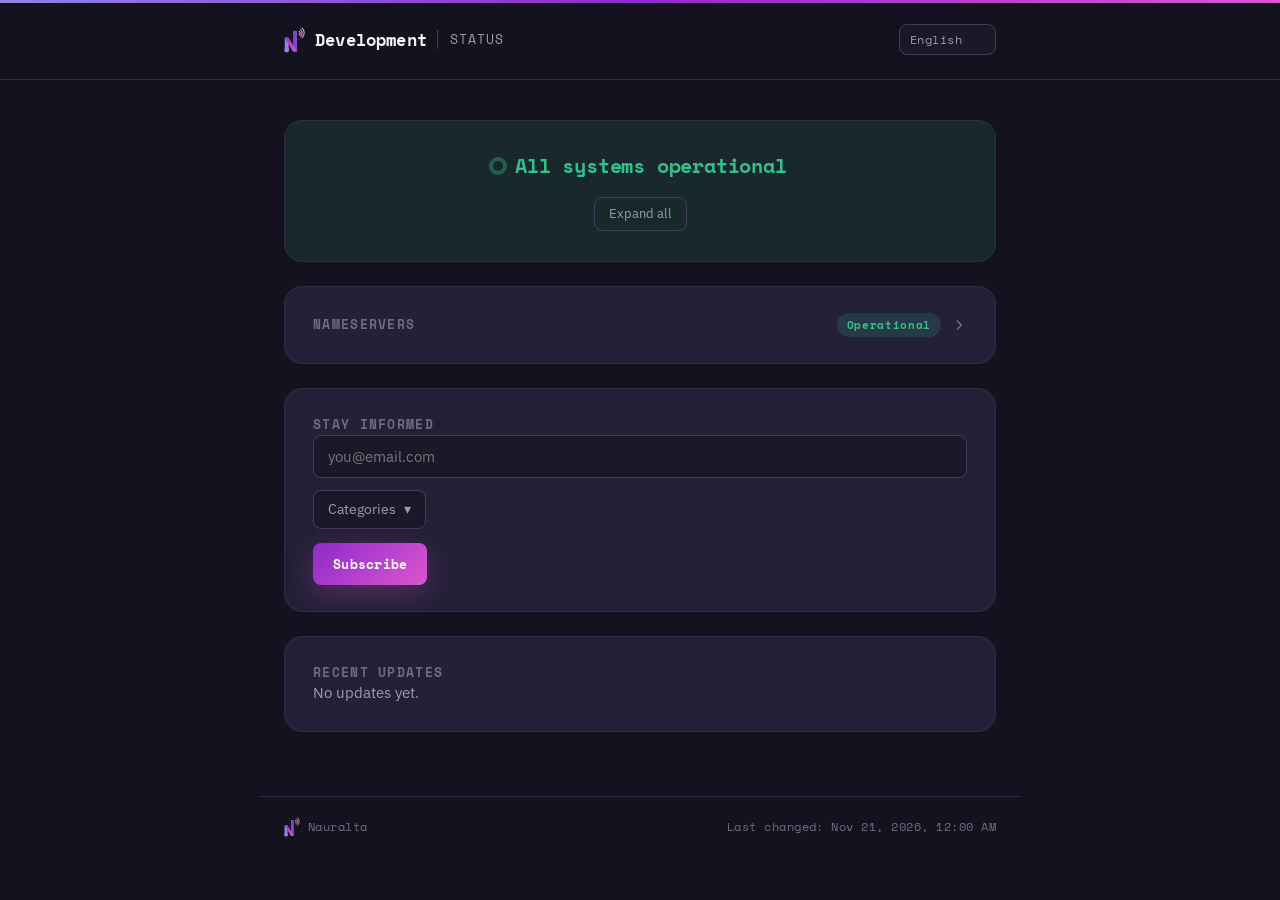
==== index.html @ b800397d "Publish status page" ====
<!doctype html><html lang="en" class="no-i18n"><head><meta charset="utf-8"><meta name="viewport" content="width=device-width, initial-scale=1"><meta name="robots" content="noindex, nofollow, noai, noimageai"><title>Development</title><link rel="preconnect" href="https://fonts.googleapis.com"><link rel="preconnect" href="https://fonts.gstatic.com" crossorigin><link href="https://fonts.googleapis.com/css2?family=Space+Mono:wght@400;700&family=IBM+Plex+Sans:wght@400;500;600&display=swap" rel="stylesheet"><link rel="stylesheet" href="style.css"><noscript><style>html.no-i18n{visibility:visible}</style></noscript></head><body><header class="topbar"><div class="wrap topbar-inner"><div class="brand-group"><svg class="logo-icon" viewBox="246 54 258 318" xmlns="http://www.w3.org/2000/svg" aria-hidden="true">
  <defs>
    <linearGradient id="hg-diag" gradientUnits="userSpaceOnUse" x1="300" y1="134" x2="400" y2="354">
      <stop offset="0" stop-color="#8F2AC9"></stop><stop offset="1" stop-color="#DB56D0"></stop>
    </linearGradient>
    <linearGradient id="hg-arc" gradientUnits="userSpaceOnUse" x1="90" y1="430" x2="510" y2="150">
      <stop offset="0" stop-color="#DB56D0"></stop><stop offset="1" stop-color="#E29CD6"></stop>
    </linearGradient>
  </defs>
  <circle cx="279" cy="336.144" r="29.76" fill="#9084E0"></circle>
  <rect x="255" y="184" width="48" height="170" fill="#9084E0"></rect>
  <rect x="357" y="100" width="48" height="254" fill="#8245C9"></rect>
  <polygon points="255,184 303,184 405,354 357,354" fill="url(#hg-diag)"></polygon>
  <g transform="translate(415,128) scale(0.5) translate(-420,-250)">
    <path d="M456.81,210.14 A54,54 0 0,1 456.81,289.86" fill="none" stroke="url(#hg-arc)" stroke-width="32" stroke-linecap="round"></path>
    <path d="M488.62,166.27 A105,105 0 0,1 488.62,326.73" fill="none" stroke="url(#hg-arc)" stroke-width="29" stroke-linecap="round"></path>
    <path d="M520.44,122.41 A158,158 0 0,1 520.44,363.59" fill="none" stroke="url(#hg-arc)" stroke-width="26" stroke-linecap="round"></path>
  </g>
</svg><span class="brand-name">Development</span><span class="brand-sub" data-i18n="brand.subtitle">Status</span></div><select id="lang-switch" class="lang-switch" aria-label="Language"></select></div></header><main class="wrap"><section class="hero hero-good"><div class="hero-status"><span class="hero-dot"></span><h1 data-i18n="hero.good">All systems operational</h1></div><button type="button" id="toggle-all-groups" class="hero-toggle-all" data-i18n="groups.expandAll">Expand all</button></section><section class="card group collapsed" data-group-id="19abde64-874f-4d78-b377-1428c0a2040a"><button type="button" class="group-head" data-group-toggle><h2 class="group-title">Nameservers</h2><span class="group-head-right"><span class="badge badge-good" data-i18n="state.operational">Operational</span><svg class="chevron" viewBox="0 0 20 20" fill="none" xmlns="http://www.w3.org/2000/svg" aria-hidden="true"><path d="M5 8l5 5 5-5" stroke="currentColor" stroke-width="2" stroke-linecap="round" stroke-linejoin="round"/></svg></span></button><div class="rows"><div class="row"><div class="row-top"><span class="row-name-group"><span class="dot dot-good"></span><span class="row-name">ns2</span><span class="sr-only" data-i18n="state.operational">Operational</span></span><span class="row-uptime uptime-good" data-i18n-template="history.uptime" data-value="99.943">99.943% uptime</span></div><div class="hbars"><span class="hbar hbar-nodata" tabindex="0" data-status="nodata" data-date="2026-08-23" data-down-seconds="0" data-degraded-seconds="0"></span><span class="hbar hbar-nodata" tabindex="0" data-status="nodata" data-date="2026-08-24" data-down-seconds="0" data-degraded-seconds="0"></span><span class="hbar hbar-nodata" tabindex="0" data-status="nodata" data-date="2026-08-25" data-down-seconds="0" data-degraded-seconds="0"></span><span class="hbar hbar-nodata" tabindex="0" data-status="nodata" data-date="2026-08-26" data-down-seconds="0" data-degraded-seconds="0"></span><span class="hbar hbar-nodata" tabindex="0" data-status="nodata" data-date="2026-08-27" data-down-seconds="0" data-degraded-seconds="0"></span><span class="hbar hbar-nodata" tabindex="0" data-status="nodata" data-date="2026-08-28" data-down-seconds="0" data-degraded-seconds="0"></span><span class="hbar hbar-nodata" tabindex="0" data-status="nodata" data-date="2026-08-29" data-down-seconds="0" data-degraded-seconds="0"></span><span class="hbar hbar-nodata" tabindex="0" data-status="nodata" data-date="2026-08-30" data-down-seconds="0" data-degraded-seconds="0"></span><span class="hbar hbar-nodata" tabindex="0" data-status="nodata" data-date="2026-08-31" data-down-seconds="0" data-degraded-seconds="0"></span><span class="hbar hbar-nodata" tabindex="0" data-status="nodata" data-date="2026-09-01" data-down-seconds="0" data-degraded-seconds="0"></span><span class="hbar hbar-nodata" tabindex="0" data-status="nodata" data-date="2026-09-02" data-down-seconds="0" data-degraded-seconds="0"></span><span class="hbar hbar-nodata" tabindex="0" data-status="nodata" data-date="2026-09-03" data-down-seconds="0" data-degraded-seconds="0"></span><span class="hbar hbar-nodata" tabindex="0" data-status="nodata" data-date="2026-09-04" data-down-seconds="0" data-degraded-seconds="0"></span><span class="hbar hbar-down" tabindex="0" data-status="down" data-date="2026-09-05" data-down-seconds="2968.188" data-degraded-seconds="25776.981422999997"></span><span class="hbar hbar-operational" tabindex="0" data-status="operational" data-date="2026-09-06" data-down-seconds="0" data-degraded-seconds="0"></span><span class="hbar hbar-operational" tabindex="0" data-status="operational" data-date="2026-09-07" data-down-seconds="0" data-degraded-seconds="0"></span><span class="hbar hbar-operational" tabindex="0" data-status="operational" data-date="2026-09-08" data-down-seconds="0" data-degraded-seconds="0"></span><span class="hbar hbar-operational" tabindex="0" data-status="operational" data-date="2026-09-09" data-down-seconds="0" data-degraded-seconds="0"></span><span class="hbar hbar-operational" tabindex="0" data-status="operational" data-date="2026-09-10" data-down-seconds="0" data-degraded-seconds="0"></span><span class="hbar hbar-operational" tabindex="0" data-status="operational" data-date="2026-09-11" data-down-seconds="0" data-degraded-seconds="0"></span><span class="hbar hbar-operational" tabindex="0" data-status="operational" data-date="2026-09-12" data-down-seconds="0" data-degraded-seconds="0"></span><span class="hbar hbar-operational" tabindex="0" data-status="operational" data-date="2026-09-13" data-down-seconds="0" data-degraded-seconds="0"></span><span class="hbar hbar-operational" tabindex="0" data-status="operational" data-date="2026-09-14" data-down-seconds="0" data-degraded-seconds="0"></span><span class="hbar hbar-operational" tabindex="0" data-status="operational" data-date="2026-09-15" data-down-seconds="0" data-degraded-seconds="0"></span><span class="hbar hbar-operational" tabindex="0" data-status="operational" data-date="2026-09-16" data-down-seconds="0" data-degraded-seconds="0"></span><span class="hbar hbar-operational" tabindex="0" data-status="operational" data-date="2026-09-17" data-down-seconds="0" data-degraded-seconds="0"></span><span class="hbar hbar-operational" tabindex="0" data-status="operational" data-date="2026-09-18" data-down-seconds="0" data-degraded-seconds="0"></span><span class="hbar hbar-operational" tabindex="0" data-status="operational" data-date="2026-09-19" data-down-seconds="0" data-degraded-seconds="0"></span><span class="hbar hbar-operational" tabindex="0" data-status="operational" data-date="2026-09-20" data-down-seconds="0" data-degraded-seconds="0"></span><span class="hbar hbar-operational" tabindex="0" data-status="operational" data-date="2026-09-21" data-down-seconds="0" data-degraded-seconds="0"></span><span class="hbar hbar-operational" tabindex="0" data-status="operational" data-date="2026-09-22" data-down-seconds="0" data-degraded-seconds="0"></span><span class="hbar hbar-operational" tabindex="0" data-status="operational" data-date="2026-09-23" data-down-seconds="0" data-degraded-seconds="0"></span><span class="hbar hbar-operational" tabindex="0" data-status="operational" data-date="2026-09-24" data-down-seconds="0" data-degraded-seconds="0"></span><span class="hbar hbar-operational" tabindex="0" data-status="operational" data-date="2026-09-25" data-down-seconds="0" data-degraded-seconds="0"></span><span class="hbar hbar-operational" tabindex="0" data-status="operational" data-date="2026-09-26" data-down-seconds="0" data-degraded-seconds="0"></span><span class="hbar hbar-operational" tabindex="0" data-status="operational" data-date="2026-09-27" data-down-seconds="0" data-degraded-seconds="0"></span><span class="hbar hbar-operational" tabindex="0" data-status="operational" data-date="2026-09-28" data-down-seconds="0" data-degraded-seconds="0"></span><span class="hbar hbar-operational" tabindex="0" data-status="operational" data-date="2026-09-29" data-down-seconds="0" data-degraded-seconds="0"></span><span class="hbar hbar-operational" tabindex="0" data-status="operational" data-date="2026-09-30" data-down-seconds="0" data-degraded-seconds="0"></span><span class="hbar hbar-operational" tabindex="0" data-status="operational" data-date="2026-10-01" data-down-seconds="0" data-degraded-seconds="0"></span><span class="hbar hbar-operational" tabindex="0" data-status="operational" data-date="2026-10-02" data-down-seconds="0" data-degraded-seconds="0"></span><span class="hbar hbar-operational" tabindex="0" data-status="operational" data-date="2026-10-03" data-down-seconds="0" data-degraded-seconds="0"></span><span class="hbar hbar-operational" tabindex="0" data-status="operational" data-date="2026-10-04" data-down-seconds="0" data-degraded-seconds="0"></span><span class="hbar hbar-operational" tabindex="0" data-status="operational" data-date="2026-10-05" data-down-seconds="0" data-degraded-seconds="0"></span><span class="hbar hbar-operational" tabindex="0" data-status="operational" data-date="2026-10-06" data-down-seconds="0" data-degraded-seconds="0"></span><span class="hbar hbar-operational" tabindex="0" data-status="operational" data-date="2026-10-07" data-down-seconds="0" data-degraded-seconds="0"></span><span class="hbar hbar-operational" tabindex="0" data-status="operational" data-date="2026-10-08" data-down-seconds="0" data-degraded-seconds="0"></span><span class="hbar hbar-operational" tabindex="0" data-status="operational" data-date="2026-10-09" data-down-seconds="0" data-degraded-seconds="0"></span><span class="hbar hbar-operational" tabindex="0" data-status="operational" data-date="2026-10-10" data-down-seconds="0" data-degraded-seconds="0"></span><span class="hbar hbar-operational" tabindex="0" data-status="operational" data-date="2026-10-11" data-down-seconds="0" data-degraded-seconds="0"></span><span class="hbar hbar-operational" tabindex="0" data-status="operational" data-date="2026-10-12" data-down-seconds="0" data-degraded-seconds="0"></span><span class="hbar hbar-operational" tabindex="0" data-status="operational" data-date="2026-10-13" data-down-seconds="0" data-degraded-seconds="0"></span><span class="hbar hbar-operational" tabindex="0" data-status="operational" data-date="2026-10-14" data-down-seconds="0" data-degraded-seconds="0"></span><span class="hbar hbar-operational" tabindex="0" data-status="operational" data-date="2026-10-15" data-down-seconds="0" data-degraded-seconds="0"></span><span class="hbar hbar-operational" tabindex="0" data-status="operational" data-date="2026-10-16" data-down-seconds="0" data-degraded-seconds="0"></span><span class="hbar hbar-operational" tabindex="0" data-status="operational" data-date="2026-10-17" data-down-seconds="0" data-degraded-seconds="0"></span><span class="hbar hbar-operational" tabindex="0" data-status="operational" data-date="2026-10-18" data-down-seconds="0" data-degraded-seconds="0"></span><span class="hbar hbar-operational" tabindex="0" data-status="operational" data-date="2026-10-19" data-down-seconds="0" data-degraded-seconds="0"></span><span class="hbar hbar-operational" tabindex="0" data-status="operational" data-date="2026-10-20" data-down-seconds="0" data-degraded-seconds="0"></span><span class="hbar hbar-operational" tabindex="0" data-status="operational" data-date="2026-10-21" data-down-seconds="0" data-degraded-seconds="0"></span><span class="hbar hbar-operational" tabindex="0" data-status="operational" data-date="2026-10-22" data-down-seconds="0" data-degraded-seconds="0"></span><span class="hbar hbar-operational" tabindex="0" data-status="operational" data-date="2026-10-23" data-down-seconds="0" data-degraded-seconds="0"></span><span class="hbar hbar-operational" tabindex="0" data-status="operational" data-date="2026-10-24" data-down-seconds="0" data-degraded-seconds="0"></span><span class="hbar hbar-operational" tabindex="0" data-status="operational" data-date="2026-10-25" data-down-seconds="0" data-degraded-seconds="0"></span><span class="hbar hbar-operational" tabindex="0" data-status="operational" data-date="2026-10-26" data-down-seconds="0" data-degraded-seconds="0"></span><span class="hbar hbar-operational" tabindex="0" data-status="operational" data-date="2026-10-27" data-down-seconds="0" data-degraded-seconds="0"></span><span class="hbar hbar-operational" tabindex="0" data-status="operational" data-date="2026-10-28" data-down-seconds="0" data-degraded-seconds="0"></span><span class="hbar hbar-operational" tabindex="0" data-status="operational" data-date="2026-10-29" data-down-seconds="0" data-degraded-seconds="0"></span><span class="hbar hbar-operational" tabindex="0" data-status="operational" data-date="2026-10-30" data-down-seconds="0" data-degraded-seconds="0"></span><span class="hbar hbar-operational" tabindex="0" data-status="operational" data-date="2026-10-31" data-down-seconds="0" data-degraded-seconds="0"></span><span class="hbar hbar-operational" tabindex="0" data-status="operational" data-date="2026-11-01" data-down-seconds="0" data-degraded-seconds="0"></span><span class="hbar hbar-operational" tabindex="0" data-status="operational" data-date="2026-11-02" data-down-seconds="0" data-degraded-seconds="0"></span><span class="hbar hbar-operational" tabindex="0" data-status="operational" data-date="2026-11-03" data-down-seconds="0" data-degraded-seconds="0"></span><span class="hbar hbar-operational" tabindex="0" data-status="operational" data-date="2026-11-04" data-down-seconds="0" data-degraded-seconds="0"></span><span class="hbar hbar-operational" tabindex="0" data-status="operational" data-date="2026-11-05" data-down-seconds="0" data-degraded-seconds="0"></span><span class="hbar hbar-operational" tabindex="0" data-status="operational" data-date="2026-11-06" data-down-seconds="0" data-degraded-seconds="0"></span><span class="hbar hbar-operational" tabindex="0" data-status="operational" data-date="2026-11-07" data-down-seconds="0" data-degraded-seconds="0"></span><span class="hbar hbar-operational" tabindex="0" data-status="operational" data-date="2026-11-08" data-down-seconds="0" data-degraded-seconds="0"></span><span class="hbar hbar-operational" tabindex="0" data-status="operational" data-date="2026-11-09" data-down-seconds="0" data-degraded-seconds="0"></span><span class="hbar hbar-down" tabindex="0" data-status="down" data-date="2026-11-10" data-down-seconds="390.732" data-degraded-seconds="0"></span><span class="hbar hbar-operational" tabindex="0" data-status="operational" data-date="2026-11-11" data-down-seconds="0" data-degraded-seconds="0"></span><span class="hbar hbar-operational" tabindex="0" data-status="operational" data-date="2026-11-12" data-down-seconds="0" data-degraded-seconds="0"></span><span class="hbar hbar-operational" tabindex="0" data-status="operational" data-date="2026-11-13" data-down-seconds="0" data-degraded-seconds="0"></span><span class="hbar hbar-operational" tabindex="0" data-status="operational" data-date="2026-11-14" data-down-seconds="0" data-degraded-seconds="0"></span><span class="hbar hbar-operational" tabindex="0" data-status="operational" data-date="2026-11-15" data-down-seconds="0" data-degraded-seconds="0"></span><span class="hbar hbar-operational" tabindex="0" data-status="operational" data-date="2026-11-16" data-down-seconds="0" data-degraded-seconds="0"></span><span class="hbar hbar-down" tabindex="0" data-status="down" data-date="2026-11-17" data-down-seconds="412.298" data-degraded-seconds="0"></span><span class="hbar hbar-operational" tabindex="0" data-status="operational" data-date="2026-11-18" data-down-seconds="0" data-degraded-seconds="0"></span><span class="hbar hbar-operational" tabindex="0" data-status="operational" data-date="2026-11-19" data-down-seconds="0" data-degraded-seconds="0"></span><span class="hbar hbar-operational" tabindex="0" data-status="operational" data-date="2026-11-20" data-down-seconds="0" data-degraded-seconds="0"></span><span class="hbar hbar-operational" tabindex="0" data-status="operational" data-date="2026-11-21" data-down-seconds="0" data-degraded-seconds="0"></span></div><div class="row-dates"><span class="days-full" data-i18n-template="history.daysAgo" data-value="90">90 days ago</span><span class="days-mobile" data-i18n-template="history.daysAgo" data-value="30">30 days ago</span><span data-i18n="history.today">Today</span></div></div><div class="row"><div class="row-top"><span class="row-name-group"><span class="dot dot-good"></span><span class="row-name">ns1</span><span class="sr-only" data-i18n="state.operational">Operational</span></span><span class="row-uptime uptime-good" data-i18n-template="history.uptime" data-value="100">100% uptime</span></div><div class="hbars"><span class="hbar hbar-nodata" tabindex="0" data-status="nodata" data-date="2026-08-23" data-down-seconds="0" data-degraded-seconds="0"></span><span class="hbar hbar-nodata" tabindex="0" data-status="nodata" data-date="2026-08-24" data-down-seconds="0" data-degraded-seconds="0"></span><span class="hbar hbar-nodata" tabindex="0" data-status="nodata" data-date="2026-08-25" data-down-seconds="0" data-degraded-seconds="0"></span><span class="hbar hbar-nodata" tabindex="0" data-status="nodata" data-date="2026-08-26" data-down-seconds="0" data-degraded-seconds="0"></span><span class="hbar hbar-nodata" tabindex="0" data-status="nodata" data-date="2026-08-27" data-down-seconds="0" data-degraded-seconds="0"></span><span class="hbar hbar-nodata" tabindex="0" data-status="nodata" data-date="2026-08-28" data-down-seconds="0" data-degraded-seconds="0"></span><span class="hbar hbar-nodata" tabindex="0" data-status="nodata" data-date="2026-08-29" data-down-seconds="0" data-degraded-seconds="0"></span><span class="hbar hbar-nodata" tabindex="0" data-status="nodata" data-date="2026-08-30" data-down-seconds="0" data-degraded-seconds="0"></span><span class="hbar hbar-nodata" tabindex="0" data-status="nodata" data-date="2026-08-31" data-down-seconds="0" data-degraded-seconds="0"></span><span class="hbar hbar-nodata" tabindex="0" data-status="nodata" data-date="2026-09-01" data-down-seconds="0" data-degraded-seconds="0"></span><span class="hbar hbar-nodata" tabindex="0" data-status="nodata" data-date="2026-09-02" data-down-seconds="0" data-degraded-seconds="0"></span><span class="hbar hbar-nodata" tabindex="0" data-status="nodata" data-date="2026-09-03" data-down-seconds="0" data-degraded-seconds="0"></span><span class="hbar hbar-nodata" tabindex="0" data-status="nodata" data-date="2026-09-04" data-down-seconds="0" data-degraded-seconds="0"></span><span class="hbar hbar-degraded" tabindex="0" data-status="degraded" data-date="2026-09-05" data-down-seconds="0" data-degraded-seconds="33.408255"></span><span class="hbar hbar-operational" tabindex="0" data-status="operational" data-date="2026-09-06" data-down-seconds="0" data-degraded-seconds="0"></span><span class="hbar hbar-operational" tabindex="0" data-status="operational" data-date="2026-09-07" data-down-seconds="0" data-degraded-seconds="0"></span><span class="hbar hbar-operational" tabindex="0" data-status="operational" data-date="2026-09-08" data-down-seconds="0" data-degraded-seconds="0"></span><span class="hbar hbar-operational" tabindex="0" data-status="operational" data-date="2026-09-09" data-down-seconds="0" data-degraded-seconds="0"></span><span class="hbar hbar-operational" tabindex="0" data-status="operational" data-date="2026-09-10" data-down-seconds="0" data-degraded-seconds="0"></span><span class="hbar hbar-operational" tabindex="0" data-status="operational" data-date="2026-09-11" data-down-seconds="0" data-degraded-seconds="0"></span><span class="hbar hbar-operational" tabindex="0" data-status="operational" data-date="2026-09-12" data-down-seconds="0" data-degraded-seconds="0"></span><span class="hbar hbar-operational" tabindex="0" data-status="operational" data-date="2026-09-13" data-down-seconds="0" data-degraded-seconds="0"></span><span class="hbar hbar-operational" tabindex="0" data-status="operational" data-date="2026-09-14" data-down-seconds="0" data-degraded-seconds="0"></span><span class="hbar hbar-operational" tabindex="0" data-status="operational" data-date="2026-09-15" data-down-seconds="0" data-degraded-seconds="0"></span><span class="hbar hbar-operational" tabindex="0" data-status="operational" data-date="2026-09-16" data-down-seconds="0" data-degraded-seconds="0"></span><span class="hbar hbar-operational" tabindex="0" data-status="operational" data-date="2026-09-17" data-down-seconds="0" data-degraded-seconds="0"></span><span class="hbar hbar-operational" tabindex="0" data-status="operational" data-date="2026-09-18" data-down-seconds="0" data-degraded-seconds="0"></span><span class="hbar hbar-operational" tabindex="0" data-status="operational" data-date="2026-09-19" data-down-seconds="0" data-degraded-seconds="0"></span><span class="hbar hbar-operational" tabindex="0" data-status="operational" data-date="2026-09-20" data-down-seconds="0" data-degraded-seconds="0"></span><span class="hbar hbar-operational" tabindex="0" data-status="operational" data-date="2026-09-21" data-down-seconds="0" data-degraded-seconds="0"></span><span class="hbar hbar-operational" tabindex="0" data-status="operational" data-date="2026-09-22" data-down-seconds="0" data-degraded-seconds="0"></span><span class="hbar hbar-operational" tabindex="0" data-status="operational" data-date="2026-09-23" data-down-seconds="0" data-degraded-seconds="0"></span><span class="hbar hbar-operational" tabindex="0" data-status="operational" data-date="2026-09-24" data-down-seconds="0" data-degraded-seconds="0"></span><span class="hbar hbar-operational" tabindex="0" data-status="operational" data-date="2026-09-25" data-down-seconds="0" data-degraded-seconds="0"></span><span class="hbar hbar-operational" tabindex="0" data-status="operational" data-date="2026-09-26" data-down-seconds="0" data-degraded-seconds="0"></span><span class="hbar hbar-operational" tabindex="0" data-status="operational" data-date="2026-09-27" data-down-seconds="0" data-degraded-seconds="0"></span><span class="hbar hbar-operational" tabindex="0" data-status="operational" data-date="2026-09-28" data-down-seconds="0" data-degraded-seconds="0"></span><span class="hbar hbar-operational" tabindex="0" data-status="operational" data-date="2026-09-29" data-down-seconds="0" data-degraded-seconds="0"></span><span class="hbar hbar-operational" tabindex="0" data-status="operational" data-date="2026-09-30" data-down-seconds="0" data-degraded-seconds="0"></span><span class="hbar hbar-operational" tabindex="0" data-status="operational" data-date="2026-10-01" data-down-seconds="0" data-degraded-seconds="0"></span><span class="hbar hbar-operational" tabindex="0" data-status="operational" data-date="2026-10-02" data-down-seconds="0" data-degraded-seconds="0"></span><span class="hbar hbar-operational" tabindex="0" data-status="operational" data-date="2026-10-03" data-down-seconds="0" data-degraded-seconds="0"></span><span class="hbar hbar-operational" tabindex="0" data-status="operational" data-date="2026-10-04" data-down-seconds="0" data-degraded-seconds="0"></span><span class="hbar hbar-operational" tabindex="0" data-status="operational" data-date="2026-10-05" data-down-seconds="0" data-degraded-seconds="0"></span><span class="hbar hbar-operational" tabindex="0" data-status="operational" data-date="2026-10-06" data-down-seconds="0" data-degraded-seconds="0"></span><span class="hbar hbar-operational" tabindex="0" data-status="operational" data-date="2026-10-07" data-down-seconds="0" data-degraded-seconds="0"></span><span class="hbar hbar-operational" tabindex="0" data-status="operational" data-date="2026-10-08" data-down-seconds="0" data-degraded-seconds="0"></span><span class="hbar hbar-operational" tabindex="0" data-status="operational" data-date="2026-10-09" data-down-seconds="0" data-degraded-seconds="0"></span><span class="hbar hbar-operational" tabindex="0" data-status="operational" data-date="2026-10-10" data-down-seconds="0" data-degraded-seconds="0"></span><span class="hbar hbar-operational" tabindex="0" data-status="operational" data-date="2026-10-11" data-down-seconds="0" data-degraded-seconds="0"></span><span class="hbar hbar-operational" tabindex="0" data-status="operational" data-date="2026-10-12" data-down-seconds="0" data-degraded-seconds="0"></span><span class="hbar hbar-operational" tabindex="0" data-status="operational" data-date="2026-10-13" data-down-seconds="0" data-degraded-seconds="0"></span><span class="hbar hbar-operational" tabindex="0" data-status="operational" data-date="2026-10-14" data-down-seconds="0" data-degraded-seconds="0"></span><span class="hbar hbar-operational" tabindex="0" data-status="operational" data-date="2026-10-15" data-down-seconds="0" data-degraded-seconds="0"></span><span class="hbar hbar-operational" tabindex="0" data-status="operational" data-date="2026-10-16" data-down-seconds="0" data-degraded-seconds="0"></span><span class="hbar hbar-operational" tabindex="0" data-status="operational" data-date="2026-10-17" data-down-seconds="0" data-degraded-seconds="0"></span><span class="hbar hbar-operational" tabindex="0" data-status="operational" data-date="2026-10-18" data-down-seconds="0" data-degraded-seconds="0"></span><span class="hbar hbar-operational" tabindex="0" data-status="operational" data-date="2026-10-19" data-down-seconds="0" data-degraded-seconds="0"></span><span class="hbar hbar-operational" tabindex="0" data-status="operational" data-date="2026-10-20" data-down-seconds="0" data-degraded-seconds="0"></span><span class="hbar hbar-operational" tabindex="0" data-status="operational" data-date="2026-10-21" data-down-seconds="0" data-degraded-seconds="0"></span><span class="hbar hbar-operational" tabindex="0" data-status="operational" data-date="2026-10-22" data-down-seconds="0" data-degraded-seconds="0"></span><span class="hbar hbar-operational" tabindex="0" data-status="operational" data-date="2026-10-23" data-down-seconds="0" data-degraded-seconds="0"></span><span class="hbar hbar-operational" tabindex="0" data-status="operational" data-date="2026-10-24" data-down-seconds="0" data-degraded-seconds="0"></span><span class="hbar hbar-operational" tabindex="0" data-status="operational" data-date="2026-10-25" data-down-seconds="0" data-degraded-seconds="0"></span><span class="hbar hbar-operational" tabindex="0" data-status="operational" data-date="2026-10-26" data-down-seconds="0" data-degraded-seconds="0"></span><span class="hbar hbar-operational" tabindex="0" data-status="operational" data-date="2026-10-27" data-down-seconds="0" data-degraded-seconds="0"></span><span class="hbar hbar-operational" tabindex="0" data-status="operational" data-date="2026-10-28" data-down-seconds="0" data-degraded-seconds="0"></span><span class="hbar hbar-operational" tabindex="0" data-status="operational" data-date="2026-10-29" data-down-seconds="0" data-degraded-seconds="0"></span><span class="hbar hbar-operational" tabindex="0" data-status="operational" data-date="2026-10-30" data-down-seconds="0" data-degraded-seconds="0"></span><span class="hbar hbar-operational" tabindex="0" data-status="operational" data-date="2026-10-31" data-down-seconds="0" data-degraded-seconds="0"></span><span class="hbar hbar-operational" tabindex="0" data-status="operational" data-date="2026-11-01" data-down-seconds="0" data-degraded-seconds="0"></span><span class="hbar hbar-operational" tabindex="0" data-status="operational" data-date="2026-11-02" data-down-seconds="0" data-degraded-seconds="0"></span><span class="hbar hbar-operational" tabindex="0" data-status="operational" data-date="2026-11-03" data-down-seconds="0" data-degraded-seconds="0"></span><span class="hbar hbar-operational" tabindex="0" data-status="operational" data-date="2026-11-04" data-down-seconds="0" data-degraded-seconds="0"></span><span class="hbar hbar-operational" tabindex="0" data-status="operational" data-date="2026-11-05" data-down-seconds="0" data-degraded-seconds="0"></span><span class="hbar hbar-operational" tabindex="0" data-status="operational" data-date="2026-11-06" data-down-seconds="0" data-degraded-seconds="0"></span><span class="hbar hbar-operational" tabindex="0" data-status="operational" data-date="2026-11-07" data-down-seconds="0" data-degraded-seconds="0"></span><span class="hbar hbar-operational" tabindex="0" data-status="operational" data-date="2026-11-08" data-down-seconds="0" data-degraded-seconds="0"></span><span class="hbar hbar-operational" tabindex="0" data-status="operational" data-date="2026-11-09" data-down-seconds="0" data-degraded-seconds="0"></span><span class="hbar hbar-operational" tabindex="0" data-status="operational" data-date="2026-11-10" data-down-seconds="0" data-degraded-seconds="0"></span><span class="hbar hbar-operational" tabindex="0" data-status="operational" data-date="2026-11-11" data-down-seconds="0" data-degraded-seconds="0"></span><span class="hbar hbar-operational" tabindex="0" data-status="operational" data-date="2026-11-12" data-down-seconds="0" data-degraded-seconds="0"></span><span class="hbar hbar-operational" tabindex="0" data-status="operational" data-date="2026-11-13" data-down-seconds="0" data-degraded-seconds="0"></span><span class="hbar hbar-operational" tabindex="0" data-status="operational" data-date="2026-11-14" data-down-seconds="0" data-degraded-seconds="0"></span><span class="hbar hbar-operational" tabindex="0" data-status="operational" data-date="2026-11-15" data-down-seconds="0" data-degraded-seconds="0"></span><span class="hbar hbar-operational" tabindex="0" data-status="operational" data-date="2026-11-16" data-down-seconds="0" data-degraded-seconds="0"></span><span class="hbar hbar-operational" tabindex="0" data-status="operational" data-date="2026-11-17" data-down-seconds="0" data-degraded-seconds="0"></span><span class="hbar hbar-operational" tabindex="0" data-status="operational" data-date="2026-11-18" data-down-seconds="0" data-degraded-seconds="0"></span><span class="hbar hbar-operational" tabindex="0" data-status="operational" data-date="2026-11-19" data-down-seconds="0" data-degraded-seconds="0"></span><span class="hbar hbar-operational" tabindex="0" data-status="operational" data-date="2026-11-20" data-down-seconds="0" data-degraded-seconds="0"></span><span class="hbar hbar-operational" tabindex="0" data-status="operational" data-date="2026-11-21" data-down-seconds="0" data-degraded-seconds="0"></span></div><div class="row-dates"><span class="days-full" data-i18n-template="history.daysAgo" data-value="90">90 days ago</span><span class="days-mobile" data-i18n-template="history.daysAgo" data-value="30">30 days ago</span><span data-i18n="history.today">Today</span></div></div></div></section><section class="card"><h2 class="group-title" data-i18n="subscribe.title">Stay informed</h2><form id="subscribe-form" class="subscribe"><input type="email" id="subscribe-email" required data-i18n-placeholder="subscribe.placeholder" placeholder="you@email.com"><details class="categories-dropdown"><summary data-i18n="subscribe.categories">Categories</summary><div class="subscribe-categories"><label class="subscribe-category"><input type="checkbox" class="subscribe-group" data-group-id="19abde64-874f-4d78-b377-1428c0a2040a" checked> Nameservers</label></div></details><button type="submit" data-i18n="subscribe.button">Subscribe</button></form><p id="subscribe-result" class="muted" hidden></p><div id="manage-section" hidden><h2 class="group-title" data-i18n="manage.title">Manage your subscription</h2><form id="manage-form" class="subscribe"><details class="categories-dropdown"><summary data-i18n="subscribe.categories">Categories</summary><div class="subscribe-categories"><label class="subscribe-category"><input type="checkbox" class="manage-group" data-group-id="19abde64-874f-4d78-b377-1428c0a2040a" checked> Nameservers</label></div></details><button type="submit" data-i18n="manage.saveButton">Save preferences</button></form><p id="manage-result" class="muted" hidden></p></div></section><section class="card"><h2 class="group-title" data-i18n="updates.title">Recent updates</h2><p class="muted" data-i18n="updates.empty">No updates yet.</p></section></main><footer class="wrap foot"><a class="foot-brand" href="https://nauralta.com"><svg class="foot-icon" viewBox="246 54 258 318" xmlns="http://www.w3.org/2000/svg" aria-hidden="true">
  <defs>
    <linearGradient id="fg-diag" gradientUnits="userSpaceOnUse" x1="300" y1="134" x2="400" y2="354">
      <stop offset="0" stop-color="#8F2AC9"></stop><stop offset="1" stop-color="#DB56D0"></stop>
    </linearGradient>
    <linearGradient id="fg-arc" gradientUnits="userSpaceOnUse" x1="90" y1="430" x2="510" y2="150">
      <stop offset="0" stop-color="#DB56D0"></stop><stop offset="1" stop-color="#E29CD6"></stop>
    </linearGradient>
  </defs>
  <circle cx="279" cy="336.144" r="29.76" fill="#9084E0"></circle>
  <rect x="255" y="184" width="48" height="170" fill="#9084E0"></rect>
  <rect x="357" y="100" width="48" height="254" fill="#8245C9"></rect>
  <polygon points="255,184 303,184 405,354 357,354" fill="url(#fg-diag)"></polygon>
  <g transform="translate(415,128) scale(0.5) translate(-420,-250)">
    <path d="M456.81,210.14 A54,54 0 0,1 456.81,289.86" fill="none" stroke="url(#fg-arc)" stroke-width="32" stroke-linecap="round"></path>
    <path d="M488.62,166.27 A105,105 0 0,1 488.62,326.73" fill="none" stroke="url(#fg-arc)" stroke-width="29" stroke-linecap="round"></path>
    <path d="M520.44,122.41 A158,158 0 0,1 520.44,363.59" fill="none" stroke="url(#fg-arc)" stroke-width="26" stroke-linecap="round"></path>
  </g>
</svg><span>Nauralta</span></a><span class="foot-updated"><span data-i18n="footer.lastUpdated">Last changed</span>: <time data-iso="2026-11-21T00:00:09.9330616+00:00">2026-11-21 00:00:09Z</time></span></footer><div id="action-result" class="action-result" hidden></div><script src="app.js"></script></body></html>
---- style.css ----
:root {
  color-scheme: dark;
  --brand-indigo: #9084E0;
  --brand-purple: #8F2AC9;
  --brand-purple-deep: #8245C9;
  --brand-pink: #DB56D0;
  --brand-pink-soft: #E29CD6;
  --bg-0: #14121F;
  --bg-1: #1B1929;
  --bg-2: #232037;
  --bg-3: #2C2942;
  --line: #302D46;
  --line-strong: #423C5E;
  --text-hi: #F5F4FA;
  --text: #C9C7D6;
  --text-mut: #9C9AAC;
  --text-dim: #6E6C82;
  --success: #35C08A;
  --warning: #E8B23F;
  --danger: #E5537B;
  --grad-brand: linear-gradient(135deg, #8F2AC9 0%, #DB56D0 100%);
  --grad-wave: linear-gradient(90deg, #9084E0 0%, #8F2AC9 50%, #DB56D0 100%);
  --font-mono: 'Space Mono', 'IBM Plex Mono', ui-monospace, 'Courier New', monospace;
  --font-sans: 'IBM Plex Sans', 'Segoe UI', system-ui, -apple-system, sans-serif;
  --r-sm: 8px;
  --r-md: 12px;
  --r-lg: 18px;
  --r-pill: 999px;
  --shadow-lg: 0 20px 50px rgba(0, 0, 0, 0.5);
  --glow-accent: 0 8px 30px rgba(219, 86, 208, 0.28);
}
/* Removed by the inline script once translation has run, so a visitor never sees a
   flash of the wrong (fallback) language before their own is applied. */
html.no-i18n { visibility: hidden; }
* { box-sizing: border-box; }
body { margin: 0; background: var(--bg-0); color: var(--text); font-family: var(--font-sans); font-size: 0.9375rem; line-height: 1.5; overflow-x: hidden; }
h1, h2 { font-family: var(--font-mono); color: var(--text-hi); }
.wrap { max-width: 760px; margin: 0 auto; padding: 0 24px; }
.topbar { position: relative; padding: 24px 0; border-bottom: 1px solid var(--line); }
.topbar::before { content: ""; position: absolute; inset-inline: 0; top: 0; height: 3px; background: var(--grad-wave); }
.topbar-inner { display: flex; align-items: center; justify-content: space-between; gap: 12px; flex-wrap: wrap; }
.brand-group { display: flex; align-items: center; gap: 10px; }
.logo-icon { height: 26px; width: auto; flex-shrink: 0; }
.brand-name { font-family: var(--font-mono); font-weight: 700; font-size: 1.0625rem; letter-spacing: 0.01em; color: var(--text-hi); }
.brand-sub { font-family: var(--font-mono); color: var(--text-mut); letter-spacing: 0.08em; text-transform: uppercase; font-size: 0.8125rem; padding-left: 12px; border-left: 1px solid var(--line-strong); }
.lang-switch { appearance: none; background: var(--bg-1); color: var(--text-mut); border: 1px solid var(--line-strong); border-radius: var(--r-sm); font-family: var(--font-mono); font-size: 0.75rem; letter-spacing: 0.04em; padding: 6px 10px; cursor: pointer; }
.lang-switch:focus { outline: none; border-color: var(--brand-pink); box-shadow: 0 0 0 3px rgba(219,86,208,.35); }
main.wrap { padding-top: 40px; padding-bottom: 56px; display: flex; flex-direction: column; gap: 24px; }
.hero { display: flex; flex-direction: column; align-items: center; gap: 16px; border-radius: var(--r-lg); border: 1px solid var(--line); padding: 30px 24px; text-align: center; }
.hero-status { display: flex; align-items: center; justify-content: center; gap: 12px; }
.hero h1 { margin: 0; font-size: 1.25rem; letter-spacing: -0.01em; }
.hero-dot { width: 10px; height: 10px; border-radius: 50%; flex-shrink: 0; box-shadow: 0 0 0 4px currentColor; opacity: .35; }
.hero-good { background: rgba(53,192,138,.12); }
.hero-good h1, .hero-good .hero-dot { color: var(--success); }
.hero-warn { background: rgba(232,178,63,.12); }
.hero-warn h1, .hero-warn .hero-dot { color: var(--warning); }
.hero-bad { background: rgba(229,83,123,.12); }
.hero-bad h1, .hero-bad .hero-dot { color: var(--danger); }
.hero-info { background: rgba(144,132,224,.12); }
.hero-info h1, .hero-info .hero-dot { color: var(--brand-indigo); }
.hero-toggle-all { all: unset; box-sizing: border-box; cursor: pointer; padding: 6px 14px; border-radius: var(--r-sm); border: 1px solid var(--line-strong); color: var(--text-mut); font-family: var(--font-sans); font-size: 0.8125rem; }
.hero-toggle-all:hover { color: var(--text-hi); border-color: var(--brand-pink); }
.card { background: var(--bg-2); border: 1px solid var(--line); border-radius: var(--r-lg); padding: 26px 28px; }
.group-title { margin: 0; font-size: 0.8125rem; font-weight: 700; letter-spacing: 0.1em; text-transform: uppercase; color: var(--text-dim); }
button.group-head { all: unset; box-sizing: border-box; display: flex; align-items: center; justify-content: space-between; gap: 12px; margin-bottom: 18px; width: 100%; cursor: pointer; }
.group-head-right { display: flex; align-items: center; gap: 10px; }
.chevron { width: 16px; height: 16px; flex-shrink: 0; color: var(--text-dim); transition: transform .15s ease; }
.group.collapsed .chevron { transform: rotate(-90deg); }
.group.collapsed .rows { display: none; }
.group.collapsed .group-head { margin-bottom: 0; }
.rows { display: flex; flex-direction: column; }
.row { display: flex; flex-direction: column; gap: 4px; padding: 16px 0; border-top: 1px solid var(--line); }
.row:first-child { border-top: none; padding-top: 0; }
.row-top { display: flex; align-items: center; justify-content: space-between; gap: 12px; }
.row-name-group { display: flex; align-items: center; gap: 8px; min-width: 0; }
.row-name { font-weight: 500; color: var(--text-hi); white-space: nowrap; overflow: hidden; text-overflow: ellipsis; }
.row-uptime { flex-shrink: 0; font-family: var(--font-mono); font-size: .8125rem; font-weight: 700; }
.row-desc { font-size: .85rem; color: var(--text-mut); margin-left: 17px; }
.dot { width: 9px; height: 9px; border-radius: 50%; flex-shrink: 0; }
.dot-good, .uptime-good { color: var(--success); } .dot-good { background: var(--success); }
.dot-warn, .uptime-warn { color: var(--warning); } .dot-warn { background: var(--warning); }
.dot-partial, .uptime-partial { color: #f0a63c; } .dot-partial { background: #f0a63c; }
.dot-bad, .uptime-bad { color: var(--danger); } .dot-bad { background: var(--danger); }
.dot-info, .uptime-info { color: var(--brand-indigo); } .dot-info { background: var(--brand-indigo); }
.hbars { display: flex; gap: 2px; margin-top: 10px; height: 30px; align-items: stretch; }
.hbar { flex: 1; min-width: 0; border-radius: 2px; cursor: pointer; outline-offset: 1px; }
.hbar:hover, .hbar:focus-visible { outline: 2px solid var(--brand-pink); }
.hbar-operational { background: var(--success); }
.hbar-degraded { background: var(--warning); }
.hbar-down { background: var(--danger); }
.hbar-nodata { background: var(--line); }
.row-dates { display: flex; justify-content: space-between; margin-top: 6px; font-family: var(--font-mono); font-size: .7rem; color: var(--text-dim); }
.row-dates .days-mobile { display: none; }
/* Below this width the full 90-bar strip can't shrink to a usable size, so only the
   most recent 30 days' bars (and matching label) stay visible —
   the rest of the markup is still there, just hidden. */
@media (max-width: 480px) {
  .hbar:nth-child(-n+60) { display: none; }
  .row-dates .days-full { display: none; }
  .row-dates .days-mobile { display: inline; }
}
.sr-only { position: absolute; width: 1px; height: 1px; overflow: hidden; clip: rect(0,0,0,0); white-space: nowrap; }
.hbar-tip { position: absolute; z-index: 60; background: var(--bg-1); border: 1px solid var(--line-strong); border-radius: var(--r-md); padding: 12px 14px; box-shadow: var(--shadow-lg); font-family: var(--font-sans); font-size: .8125rem; min-width: 190px; pointer-events: none; }
.hbar-tip[hidden] { display: none; }
.hbar-tip-head { display: flex; align-items: center; gap: 8px; margin-bottom: 4px; }
.hbar-tip-head b { color: var(--text-hi); font-size: .8125rem; }
.hbar-tip-icon { width: 18px; height: 18px; border-radius: 50%; flex-shrink: 0; }
.hbar-tip--down .hbar-tip-icon { background: var(--danger); }
.hbar-tip--degraded .hbar-tip-icon { background: var(--warning); }
.hbar-tip--operational .hbar-tip-icon { background: var(--success); }
.hbar-tip--nodata .hbar-tip-icon { background: var(--line-strong); }
.hbar-tip-body { color: var(--text-mut); margin-bottom: 6px; }
.hbar-tip-date { color: var(--text-dim); font-size: .75rem; font-family: var(--font-mono); }
.badge { flex-shrink: 0; font-family: var(--font-mono); font-size: .6875rem; font-weight: 700; letter-spacing: 0.06em; padding: 4px 10px; border-radius: var(--r-pill); }
.badge-good { background: rgba(53,192,138,.16); color: var(--success); }
.badge-warn { background: rgba(232,178,63,.16); color: var(--warning); }
.badge-partial { background: rgba(232,178,63,.16); color: #f0a63c; }
.badge-bad { background: rgba(229,83,123,.16); color: var(--danger); }
.badge-info { background: rgba(144,132,224,.16); color: var(--brand-indigo); }
.muted { color: var(--text-mut); margin: 0; }
.subscribe { display: flex; gap: 10px; flex-wrap: wrap; }
.subscribe input { flex: 1; min-width: 200px; padding: 11px 14px; border-radius: var(--r-sm); border: 1px solid var(--line-strong); background: var(--bg-1); color: var(--text-hi); font-family: var(--font-sans); font-size: 0.9375rem; }
.subscribe input:focus { outline: none; border-color: var(--brand-pink); box-shadow: 0 0 0 3px rgba(219,86,208,.35); }
.subscribe button { padding: 11px 20px; border-radius: var(--r-sm); border: none; background: var(--grad-brand); color: #fff; font-family: var(--font-mono); font-weight: 700; letter-spacing: 0.02em; cursor: pointer; box-shadow: var(--glow-accent); transition: transform .12s ease; }
.subscribe button:hover { transform: translateY(-1px); }
.categories-dropdown { width: 100%; margin: 2px 0 4px; }
.categories-dropdown summary { list-style: none; cursor: pointer; display: inline-flex; align-items: center; gap: 6px; padding: 8px 14px; border-radius: var(--r-sm); border: 1px solid var(--line-strong); background: var(--bg-1); color: var(--text-mut); font-size: 0.875rem; }
.categories-dropdown summary::-webkit-details-marker { display: none; }
.categories-dropdown summary:hover { color: var(--text-hi); border-color: var(--brand-pink); }
.categories-dropdown summary::after { content: "\25be"; margin-left: 2px; }
.categories-dropdown[open] summary::after { content: "\25b4"; }
.subscribe-categories { display: flex; flex-direction: column; align-items: stretch; gap: 8px; margin-top: 8px; padding: 12px 14px; border: 1px solid var(--line); border-radius: var(--r-sm); background: var(--bg-1); }
.subscribe-category { display: flex; align-items: center; justify-content: flex-start; gap: 8px; width: 100%; text-align: left; color: var(--text-mut); font-size: 0.875rem; cursor: pointer; }
.subscribe-category input { flex-shrink: 0; }
#manage-section { width: 100%; margin-top: 22px; padding-top: 22px; border-top: 1px solid var(--line); }
.update { padding: 16px 0; border-top: 1px solid var(--line); }
.update:first-child { border-top: none; padding-top: 0; }
.update-head { display: flex; align-items: center; gap: 10px; margin-bottom: 6px; }
.update-title { font-weight: 600; color: var(--text-hi); }
.update-meta { font-size: .8rem; color: var(--text-dim); margin-bottom: 8px; }
.update-body { font-size: .9rem; line-height: 1.55; color: var(--text); }
.update-entry { margin-top: 12px; padding-left: 14px; border-left: 2px solid var(--line); }
.update-entry-meta { font-size: .8rem; color: var(--text-dim); margin-bottom: 6px; }
.foot { display: flex; align-items: center; justify-content: space-between; flex-wrap: wrap; gap: 8px 16px; margin-top: 8px; padding: 20px 24px 32px; border-top: 1px solid var(--line); color: var(--text-dim); font-family: var(--font-mono); font-size: .75rem; letter-spacing: 0.04em; }
.foot-brand { display: flex; align-items: center; gap: 8px; color: inherit; text-decoration: none; }
.foot-icon { width: 16px; height: 20px; }
.action-result { position: fixed; left: 50%; bottom: 24px; transform: translateX(-50%); padding: 10px 18px; border-radius: var(--r-sm); font-size: .875rem; font-weight: 500; box-shadow: var(--shadow-lg); }
.action-result.ok { background: var(--success); color: #06280f; }
.action-result.err { background: var(--danger); color: #2b0509; }
.notfound { text-align: center; align-items: center; padding: 56px 28px; display: flex; flex-direction: column; gap: 14px; }
.notfound h1 { margin: 0; }
.notfound-back { display: inline-flex; margin-top: 6px; padding: 11px 20px; border-radius: var(--r-sm); background: var(--grad-brand); color: #fff; font-family: var(--font-mono); font-weight: 700; letter-spacing: 0.02em; text-decoration: none; box-shadow: var(--glow-accent); transition: transform .12s ease; }
.notfound-back:hover { transform: translateY(-1px); }
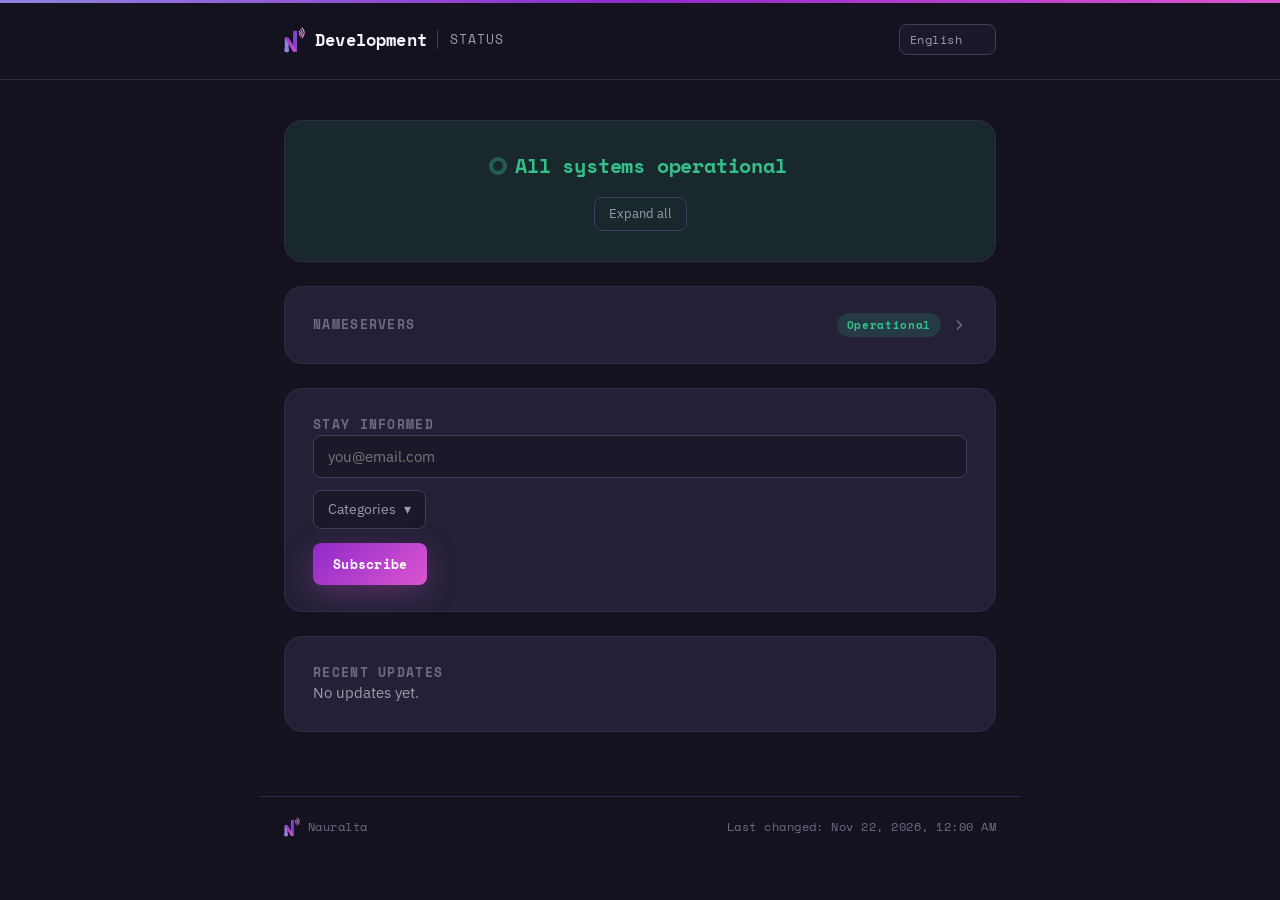
==== commit 94dbd7c6: "Publish status page" ====
--- a/index.html
+++ b/index.html
@@ -16,7 +16,7 @@
     <path d="M488.62,166.27 A105,105 0 0,1 488.62,326.73" fill="none" stroke="url(#hg-arc)" stroke-width="29" stroke-linecap="round"></path>
     <path d="M520.44,122.41 A158,158 0 0,1 520.44,363.59" fill="none" stroke="url(#hg-arc)" stroke-width="26" stroke-linecap="round"></path>
   </g>
-</svg><span class="brand-name">Development</span><span class="brand-sub" data-i18n="brand.subtitle">Status</span></div><select id="lang-switch" class="lang-switch" aria-label="Language"></select></div></header><main class="wrap"><section class="hero hero-good"><div class="hero-status"><span class="hero-dot"></span><h1 data-i18n="hero.good">All systems operational</h1></div><button type="button" id="toggle-all-groups" class="hero-toggle-all" data-i18n="groups.expandAll">Expand all</button></section><section class="card group collapsed" data-group-id="19abde64-874f-4d78-b377-1428c0a2040a"><button type="button" class="group-head" data-group-toggle><h2 class="group-title">Nameservers</h2><span class="group-head-right"><span class="badge badge-good" data-i18n="state.operational">Operational</span><svg class="chevron" viewBox="0 0 20 20" fill="none" xmlns="http://www.w3.org/2000/svg" aria-hidden="true"><path d="M5 8l5 5 5-5" stroke="currentColor" stroke-width="2" stroke-linecap="round" stroke-linejoin="round"/></svg></span></button><div class="rows"><div class="row"><div class="row-top"><span class="row-name-group"><span class="dot dot-good"></span><span class="row-name">ns2</span><span class="sr-only" data-i18n="state.operational">Operational</span></span><span class="row-uptime uptime-good" data-i18n-template="history.uptime" data-value="99.943">99.943% uptime</span></div><div class="hbars"><span class="hbar hbar-nodata" tabindex="0" data-status="nodata" data-date="2026-08-23" data-down-seconds="0" data-degraded-seconds="0"></span><span class="hbar hbar-nodata" tabindex="0" data-status="nodata" data-date="2026-08-24" data-down-seconds="0" data-degraded-seconds="0"></span><span class="hbar hbar-nodata" tabindex="0" data-status="nodata" data-date="2026-08-25" data-down-seconds="0" data-degraded-seconds="0"></span><span class="hbar hbar-nodata" tabindex="0" data-status="nodata" data-date="2026-08-26" data-down-seconds="0" data-degraded-seconds="0"></span><span class="hbar hbar-nodata" tabindex="0" data-status="nodata" data-date="2026-08-27" data-down-seconds="0" data-degraded-seconds="0"></span><span class="hbar hbar-nodata" tabindex="0" data-status="nodata" data-date="2026-08-28" data-down-seconds="0" data-degraded-seconds="0"></span><span class="hbar hbar-nodata" tabindex="0" data-status="nodata" data-date="2026-08-29" data-down-seconds="0" data-degraded-seconds="0"></span><span class="hbar hbar-nodata" tabindex="0" data-status="nodata" data-date="2026-08-30" data-down-seconds="0" data-degraded-seconds="0"></span><span class="hbar hbar-nodata" tabindex="0" data-status="nodata" data-date="2026-08-31" data-down-seconds="0" data-degraded-seconds="0"></span><span class="hbar hbar-nodata" tabindex="0" data-status="nodata" data-date="2026-09-01" data-down-seconds="0" data-degraded-seconds="0"></span><span class="hbar hbar-nodata" tabindex="0" data-status="nodata" data-date="2026-09-02" data-down-seconds="0" data-degraded-seconds="0"></span><span class="hbar hbar-nodata" tabindex="0" data-status="nodata" data-date="2026-09-03" data-down-seconds="0" data-degraded-seconds="0"></span><span class="hbar hbar-nodata" tabindex="0" data-status="nodata" data-date="2026-09-04" data-down-seconds="0" data-degraded-seconds="0"></span><span class="hbar hbar-down" tabindex="0" data-status="down" data-date="2026-09-05" data-down-seconds="2968.188" data-degraded-seconds="25776.981422999997"></span><span class="hbar hbar-operational" tabindex="0" data-status="operational" data-date="2026-09-06" data-down-seconds="0" data-degraded-seconds="0"></span><span class="hbar hbar-operational" tabindex="0" data-status="operational" data-date="2026-09-07" data-down-seconds="0" data-degraded-seconds="0"></span><span class="hbar hbar-operational" tabindex="0" data-status="operational" data-date="2026-09-08" data-down-seconds="0" data-degraded-seconds="0"></span><span class="hbar hbar-operational" tabindex="0" data-status="operational" data-date="2026-09-09" data-down-seconds="0" data-degraded-seconds="0"></span><span class="hbar hbar-operational" tabindex="0" data-status="operational" data-date="2026-09-10" data-down-seconds="0" data-degraded-seconds="0"></span><span class="hbar hbar-operational" tabindex="0" data-status="operational" data-date="2026-09-11" data-down-seconds="0" data-degraded-seconds="0"></span><span class="hbar hbar-operational" tabindex="0" data-status="operational" data-date="2026-09-12" data-down-seconds="0" data-degraded-seconds="0"></span><span class="hbar hbar-operational" tabindex="0" data-status="operational" data-date="2026-09-13" data-down-seconds="0" data-degraded-seconds="0"></span><span class="hbar hbar-operational" tabindex="0" data-status="operational" data-date="2026-09-14" data-down-seconds="0" data-degraded-seconds="0"></span><span class="hbar hbar-operational" tabindex="0" data-status="operational" data-date="2026-09-15" data-down-seconds="0" data-degraded-seconds="0"></span><span class="hbar hbar-operational" tabindex="0" data-status="operational" data-date="2026-09-16" data-down-seconds="0" data-degraded-seconds="0"></span><span class="hbar hbar-operational" tabindex="0" data-status="operational" data-date="2026-09-17" data-down-seconds="0" data-degraded-seconds="0"></span><span class="hbar hbar-operational" tabindex="0" data-status="operational" data-date="2026-09-18" data-down-seconds="0" data-degraded-seconds="0"></span><span class="hbar hbar-operational" tabindex="0" data-status="operational" data-date="2026-09-19" data-down-seconds="0" data-degraded-seconds="0"></span><span class="hbar hbar-operational" tabindex="0" data-status="operational" data-date="2026-09-20" data-down-seconds="0" data-degraded-seconds="0"></span><span class="hbar hbar-operational" tabindex="0" data-status="operational" data-date="2026-09-21" data-down-seconds="0" data-degraded-seconds="0"></span><span class="hbar hbar-operational" tabindex="0" data-status="operational" data-date="2026-09-22" data-down-seconds="0" data-degraded-seconds="0"></span><span class="hbar hbar-operational" tabindex="0" data-status="operational" data-date="2026-09-23" data-down-seconds="0" data-degraded-seconds="0"></span><span class="hbar hbar-operational" tabindex="0" data-status="operational" data-date="2026-09-24" data-down-seconds="0" data-degraded-seconds="0"></span><span class="hbar hbar-operational" tabindex="0" data-status="operational" data-date="2026-09-25" data-down-seconds="0" data-degraded-seconds="0"></span><span class="hbar hbar-operational" tabindex="0" data-status="operational" data-date="2026-09-26" data-down-seconds="0" data-degraded-seconds="0"></span><span class="hbar hbar-operational" tabindex="0" data-status="operational" data-date="2026-09-27" data-down-seconds="0" data-degraded-seconds="0"></span><span class="hbar hbar-operational" tabindex="0" data-status="operational" data-date="2026-09-28" data-down-seconds="0" data-degraded-seconds="0"></span><span class="hbar hbar-operational" tabindex="0" data-status="operational" data-date="2026-09-29" data-down-seconds="0" data-degraded-seconds="0"></span><span class="hbar hbar-operational" tabindex="0" data-status="operational" data-date="2026-09-30" data-down-seconds="0" data-degraded-seconds="0"></span><span class="hbar hbar-operational" tabindex="0" data-status="operational" data-date="2026-10-01" data-down-seconds="0" data-degraded-seconds="0"></span><span class="hbar hbar-operational" tabindex="0" data-status="operational" data-date="2026-10-02" data-down-seconds="0" data-degraded-seconds="0"></span><span class="hbar hbar-operational" tabindex="0" data-status="operational" data-date="2026-10-03" data-down-seconds="0" data-degraded-seconds="0"></span><span class="hbar hbar-operational" tabindex="0" data-status="operational" data-date="2026-10-04" data-down-seconds="0" data-degraded-seconds="0"></span><span class="hbar hbar-operational" tabindex="0" data-status="operational" data-date="2026-10-05" data-down-seconds="0" data-degraded-seconds="0"></span><span class="hbar hbar-operational" tabindex="0" data-status="operational" data-date="2026-10-06" data-down-seconds="0" data-degraded-seconds="0"></span><span class="hbar hbar-operational" tabindex="0" data-status="operational" data-date="2026-10-07" data-down-seconds="0" data-degraded-seconds="0"></span><span class="hbar hbar-operational" tabindex="0" data-status="operational" data-date="2026-10-08" data-down-seconds="0" data-degraded-seconds="0"></span><span class="hbar hbar-operational" tabindex="0" data-status="operational" data-date="2026-10-09" data-down-seconds="0" data-degraded-seconds="0"></span><span class="hbar hbar-operational" tabindex="0" data-status="operational" data-date="2026-10-10" data-down-seconds="0" data-degraded-seconds="0"></span><span class="hbar hbar-operational" tabindex="0" data-status="operational" data-date="2026-10-11" data-down-seconds="0" data-degraded-seconds="0"></span><span class="hbar hbar-operational" tabindex="0" data-status="operational" data-date="2026-10-12" data-down-seconds="0" data-degraded-seconds="0"></span><span class="hbar hbar-operational" tabindex="0" data-status="operational" data-date="2026-10-13" data-down-seconds="0" data-degraded-seconds="0"></span><span class="hbar hbar-operational" tabindex="0" data-status="operational" data-date="2026-10-14" data-down-seconds="0" data-degraded-seconds="0"></span><span class="hbar hbar-operational" tabindex="0" data-status="operational" data-date="2026-10-15" data-down-seconds="0" data-degraded-seconds="0"></span><span class="hbar hbar-operational" tabindex="0" data-status="operational" data-date="2026-10-16" data-down-seconds="0" data-degraded-seconds="0"></span><span class="hbar hbar-operational" tabindex="0" data-status="operational" data-date="2026-10-17" data-down-seconds="0" data-degraded-seconds="0"></span><span class="hbar hbar-operational" tabindex="0" data-status="operational" data-date="2026-10-18" data-down-seconds="0" data-degraded-seconds="0"></span><span class="hbar hbar-operational" tabindex="0" data-status="operational" data-date="2026-10-19" data-down-seconds="0" data-degraded-seconds="0"></span><span class="hbar hbar-operational" tabindex="0" data-status="operational" data-date="2026-10-20" data-down-seconds="0" data-degraded-seconds="0"></span><span class="hbar hbar-operational" tabindex="0" data-status="operational" data-date="2026-10-21" data-down-seconds="0" data-degraded-seconds="0"></span><span class="hbar hbar-operational" tabindex="0" data-status="operational" data-date="2026-10-22" data-down-seconds="0" data-degraded-seconds="0"></span><span class="hbar hbar-operational" tabindex="0" data-status="operational" data-date="2026-10-23" data-down-seconds="0" data-degraded-seconds="0"></span><span class="hbar hbar-operational" tabindex="0" data-status="operational" data-date="2026-10-24" data-down-seconds="0" data-degraded-seconds="0"></span><span class="hbar hbar-operational" tabindex="0" data-status="operational" data-date="2026-10-25" data-down-seconds="0" data-degraded-seconds="0"></span><span class="hbar hbar-operational" tabindex="0" data-status="operational" data-date="2026-10-26" data-down-seconds="0" data-degraded-seconds="0"></span><span class="hbar hbar-operational" tabindex="0" data-status="operational" data-date="2026-10-27" data-down-seconds="0" data-degraded-seconds="0"></span><span class="hbar hbar-operational" tabindex="0" data-status="operational" data-date="2026-10-28" data-down-seconds="0" data-degraded-seconds="0"></span><span class="hbar hbar-operational" tabindex="0" data-status="operational" data-date="2026-10-29" data-down-seconds="0" data-degraded-seconds="0"></span><span class="hbar hbar-operational" tabindex="0" data-status="operational" data-date="2026-10-30" data-down-seconds="0" data-degraded-seconds="0"></span><span class="hbar hbar-operational" tabindex="0" data-status="operational" data-date="2026-10-31" data-down-seconds="0" data-degraded-seconds="0"></span><span class="hbar hbar-operational" tabindex="0" data-status="operational" data-date="2026-11-01" data-down-seconds="0" data-degraded-seconds="0"></span><span class="hbar hbar-operational" tabindex="0" data-status="operational" data-date="2026-11-02" data-down-seconds="0" data-degraded-seconds="0"></span><span class="hbar hbar-operational" tabindex="0" data-status="operational" data-date="2026-11-03" data-down-seconds="0" data-degraded-seconds="0"></span><span class="hbar hbar-operational" tabindex="0" data-status="operational" data-date="2026-11-04" data-down-seconds="0" data-degraded-seconds="0"></span><span class="hbar hbar-operational" tabindex="0" data-status="operational" data-date="2026-11-05" data-down-seconds="0" data-degraded-seconds="0"></span><span class="hbar hbar-operational" tabindex="0" data-status="operational" data-date="2026-11-06" data-down-seconds="0" data-degraded-seconds="0"></span><span class="hbar hbar-operational" tabindex="0" data-status="operational" data-date="2026-11-07" data-down-seconds="0" data-degraded-seconds="0"></span><span class="hbar hbar-operational" tabindex="0" data-status="operational" data-date="2026-11-08" data-down-seconds="0" data-degraded-seconds="0"></span><span class="hbar hbar-operational" tabindex="0" data-status="operational" data-date="2026-11-09" data-down-seconds="0" data-degraded-seconds="0"></span><span class="hbar hbar-down" tabindex="0" data-status="down" data-date="2026-11-10" data-down-seconds="390.732" data-degraded-seconds="0"></span><span class="hbar hbar-operational" tabindex="0" data-status="operational" data-date="2026-11-11" data-down-seconds="0" data-degraded-seconds="0"></span><span class="hbar hbar-operational" tabindex="0" data-status="operational" data-date="2026-11-12" data-down-seconds="0" data-degraded-seconds="0"></span><span class="hbar hbar-operational" tabindex="0" data-status="operational" data-date="2026-11-13" data-down-seconds="0" data-degraded-seconds="0"></span><span class="hbar hbar-operational" tabindex="0" data-status="operational" data-date="2026-11-14" data-down-seconds="0" data-degraded-seconds="0"></span><span class="hbar hbar-operational" tabindex="0" data-status="operational" data-date="2026-11-15" data-down-seconds="0" data-degraded-seconds="0"></span><span class="hbar hbar-operational" tabindex="0" data-status="operational" data-date="2026-11-16" data-down-seconds="0" data-degraded-seconds="0"></span><span class="hbar hbar-down" tabindex="0" data-status="down" data-date="2026-11-17" data-down-seconds="412.298" data-degraded-seconds="0"></span><span class="hbar hbar-operational" tabindex="0" data-status="operational" data-date="2026-11-18" data-down-seconds="0" data-degraded-seconds="0"></span><span class="hbar hbar-operational" tabindex="0" data-status="operational" data-date="2026-11-19" data-down-seconds="0" data-degraded-seconds="0"></span><span class="hbar hbar-operational" tabindex="0" data-status="operational" data-date="2026-11-20" data-down-seconds="0" data-degraded-seconds="0"></span><span class="hbar hbar-operational" tabindex="0" data-status="operational" data-date="2026-11-21" data-down-seconds="0" data-degraded-seconds="0"></span></div><div class="row-dates"><span class="days-full" data-i18n-template="history.daysAgo" data-value="90">90 days ago</span><span class="days-mobile" data-i18n-template="history.daysAgo" data-value="30">30 days ago</span><span data-i18n="history.today">Today</span></div></div><div class="row"><div class="row-top"><span class="row-name-group"><span class="dot dot-good"></span><span class="row-name">ns1</span><span class="sr-only" data-i18n="state.operational">Operational</span></span><span class="row-uptime uptime-good" data-i18n-template="history.uptime" data-value="100">100% uptime</span></div><div class="hbars"><span class="hbar hbar-nodata" tabindex="0" data-status="nodata" data-date="2026-08-23" data-down-seconds="0" data-degraded-seconds="0"></span><span class="hbar hbar-nodata" tabindex="0" data-status="nodata" data-date="2026-08-24" data-down-seconds="0" data-degraded-seconds="0"></span><span class="hbar hbar-nodata" tabindex="0" data-status="nodata" data-date="2026-08-25" data-down-seconds="0" data-degraded-seconds="0"></span><span class="hbar hbar-nodata" tabindex="0" data-status="nodata" data-date="2026-08-26" data-down-seconds="0" data-degraded-seconds="0"></span><span class="hbar hbar-nodata" tabindex="0" data-status="nodata" data-date="2026-08-27" data-down-seconds="0" data-degraded-seconds="0"></span><span class="hbar hbar-nodata" tabindex="0" data-status="nodata" data-date="2026-08-28" data-down-seconds="0" data-degraded-seconds="0"></span><span class="hbar hbar-nodata" tabindex="0" data-status="nodata" data-date="2026-08-29" data-down-seconds="0" data-degraded-seconds="0"></span><span class="hbar hbar-nodata" tabindex="0" data-status="nodata" data-date="2026-08-30" data-down-seconds="0" data-degraded-seconds="0"></span><span class="hbar hbar-nodata" tabindex="0" data-status="nodata" data-date="2026-08-31" data-down-seconds="0" data-degraded-seconds="0"></span><span class="hbar hbar-nodata" tabindex="0" data-status="nodata" data-date="2026-09-01" data-down-seconds="0" data-degraded-seconds="0"></span><span class="hbar hbar-nodata" tabindex="0" data-status="nodata" data-date="2026-09-02" data-down-seconds="0" data-degraded-seconds="0"></span><span class="hbar hbar-nodata" tabindex="0" data-status="nodata" data-date="2026-09-03" data-down-seconds="0" data-degraded-seconds="0"></span><span class="hbar hbar-nodata" tabindex="0" data-status="nodata" data-date="2026-09-04" data-down-seconds="0" data-degraded-seconds="0"></span><span class="hbar hbar-degraded" tabindex="0" data-status="degraded" data-date="2026-09-05" data-down-seconds="0" data-degraded-seconds="33.408255"></span><span class="hbar hbar-operational" tabindex="0" data-status="operational" data-date="2026-09-06" data-down-seconds="0" data-degraded-seconds="0"></span><span class="hbar hbar-operational" tabindex="0" data-status="operational" data-date="2026-09-07" data-down-seconds="0" data-degraded-seconds="0"></span><span class="hbar hbar-operational" tabindex="0" data-status="operational" data-date="2026-09-08" data-down-seconds="0" data-degraded-seconds="0"></span><span class="hbar hbar-operational" tabindex="0" data-status="operational" data-date="2026-09-09" data-down-seconds="0" data-degraded-seconds="0"></span><span class="hbar hbar-operational" tabindex="0" data-status="operational" data-date="2026-09-10" data-down-seconds="0" data-degraded-seconds="0"></span><span class="hbar hbar-operational" tabindex="0" data-status="operational" data-date="2026-09-11" data-down-seconds="0" data-degraded-seconds="0"></span><span class="hbar hbar-operational" tabindex="0" data-status="operational" data-date="2026-09-12" data-down-seconds="0" data-degraded-seconds="0"></span><span class="hbar hbar-operational" tabindex="0" data-status="operational" data-date="2026-09-13" data-down-seconds="0" data-degraded-seconds="0"></span><span class="hbar hbar-operational" tabindex="0" data-status="operational" data-date="2026-09-14" data-down-seconds="0" data-degraded-seconds="0"></span><span class="hbar hbar-operational" tabindex="0" data-status="operational" data-date="2026-09-15" data-down-seconds="0" data-degraded-seconds="0"></span><span class="hbar hbar-operational" tabindex="0" data-status="operational" data-date="2026-09-16" data-down-seconds="0" data-degraded-seconds="0"></span><span class="hbar hbar-operational" tabindex="0" data-status="operational" data-date="2026-09-17" data-down-seconds="0" data-degraded-seconds="0"></span><span class="hbar hbar-operational" tabindex="0" data-status="operational" data-date="2026-09-18" data-down-seconds="0" data-degraded-seconds="0"></span><span class="hbar hbar-operational" tabindex="0" data-status="operational" data-date="2026-09-19" data-down-seconds="0" data-degraded-seconds="0"></span><span class="hbar hbar-operational" tabindex="0" data-status="operational" data-date="2026-09-20" data-down-seconds="0" data-degraded-seconds="0"></span><span class="hbar hbar-operational" tabindex="0" data-status="operational" data-date="2026-09-21" data-down-seconds="0" data-degraded-seconds="0"></span><span class="hbar hbar-operational" tabindex="0" data-status="operational" data-date="2026-09-22" data-down-seconds="0" data-degraded-seconds="0"></span><span class="hbar hbar-operational" tabindex="0" data-status="operational" data-date="2026-09-23" data-down-seconds="0" data-degraded-seconds="0"></span><span class="hbar hbar-operational" tabindex="0" data-status="operational" data-date="2026-09-24" data-down-seconds="0" data-degraded-seconds="0"></span><span class="hbar hbar-operational" tabindex="0" data-status="operational" data-date="2026-09-25" data-down-seconds="0" data-degraded-seconds="0"></span><span class="hbar hbar-operational" tabindex="0" data-status="operational" data-date="2026-09-26" data-down-seconds="0" data-degraded-seconds="0"></span><span class="hbar hbar-operational" tabindex="0" data-status="operational" data-date="2026-09-27" data-down-seconds="0" data-degraded-seconds="0"></span><span class="hbar hbar-operational" tabindex="0" data-status="operational" data-date="2026-09-28" data-down-seconds="0" data-degraded-seconds="0"></span><span class="hbar hbar-operational" tabindex="0" data-status="operational" data-date="2026-09-29" data-down-seconds="0" data-degraded-seconds="0"></span><span class="hbar hbar-operational" tabindex="0" data-status="operational" data-date="2026-09-30" data-down-seconds="0" data-degraded-seconds="0"></span><span class="hbar hbar-operational" tabindex="0" data-status="operational" data-date="2026-10-01" data-down-seconds="0" data-degraded-seconds="0"></span><span class="hbar hbar-operational" tabindex="0" data-status="operational" data-date="2026-10-02" data-down-seconds="0" data-degraded-seconds="0"></span><span class="hbar hbar-operational" tabindex="0" data-status="operational" data-date="2026-10-03" data-down-seconds="0" data-degraded-seconds="0"></span><span class="hbar hbar-operational" tabindex="0" data-status="operational" data-date="2026-10-04" data-down-seconds="0" data-degraded-seconds="0"></span><span class="hbar hbar-operational" tabindex="0" data-status="operational" data-date="2026-10-05" data-down-seconds="0" data-degraded-seconds="0"></span><span class="hbar hbar-operational" tabindex="0" data-status="operational" data-date="2026-10-06" data-down-seconds="0" data-degraded-seconds="0"></span><span class="hbar hbar-operational" tabindex="0" data-status="operational" data-date="2026-10-07" data-down-seconds="0" data-degraded-seconds="0"></span><span class="hbar hbar-operational" tabindex="0" data-status="operational" data-date="2026-10-08" data-down-seconds="0" data-degraded-seconds="0"></span><span class="hbar hbar-operational" tabindex="0" data-status="operational" data-date="2026-10-09" data-down-seconds="0" data-degraded-seconds="0"></span><span class="hbar hbar-operational" tabindex="0" data-status="operational" data-date="2026-10-10" data-down-seconds="0" data-degraded-seconds="0"></span><span class="hbar hbar-operational" tabindex="0" data-status="operational" data-date="2026-10-11" data-down-seconds="0" data-degraded-seconds="0"></span><span class="hbar hbar-operational" tabindex="0" data-status="operational" data-date="2026-10-12" data-down-seconds="0" data-degraded-seconds="0"></span><span class="hbar hbar-operational" tabindex="0" data-status="operational" data-date="2026-10-13" data-down-seconds="0" data-degraded-seconds="0"></span><span class="hbar hbar-operational" tabindex="0" data-status="operational" data-date="2026-10-14" data-down-seconds="0" data-degraded-seconds="0"></span><span class="hbar hbar-operational" tabindex="0" data-status="operational" data-date="2026-10-15" data-down-seconds="0" data-degraded-seconds="0"></span><span class="hbar hbar-operational" tabindex="0" data-status="operational" data-date="2026-10-16" data-down-seconds="0" data-degraded-seconds="0"></span><span class="hbar hbar-operational" tabindex="0" data-status="operational" data-date="2026-10-17" data-down-seconds="0" data-degraded-seconds="0"></span><span class="hbar hbar-operational" tabindex="0" data-status="operational" data-date="2026-10-18" data-down-seconds="0" data-degraded-seconds="0"></span><span class="hbar hbar-operational" tabindex="0" data-status="operational" data-date="2026-10-19" data-down-seconds="0" data-degraded-seconds="0"></span><span class="hbar hbar-operational" tabindex="0" data-status="operational" data-date="2026-10-20" data-down-seconds="0" data-degraded-seconds="0"></span><span class="hbar hbar-operational" tabindex="0" data-status="operational" data-date="2026-10-21" data-down-seconds="0" data-degraded-seconds="0"></span><span class="hbar hbar-operational" tabindex="0" data-status="operational" data-date="2026-10-22" data-down-seconds="0" data-degraded-seconds="0"></span><span class="hbar hbar-operational" tabindex="0" data-status="operational" data-date="2026-10-23" data-down-seconds="0" data-degraded-seconds="0"></span><span class="hbar hbar-operational" tabindex="0" data-status="operational" data-date="2026-10-24" data-down-seconds="0" data-degraded-seconds="0"></span><span class="hbar hbar-operational" tabindex="0" data-status="operational" data-date="2026-10-25" data-down-seconds="0" data-degraded-seconds="0"></span><span class="hbar hbar-operational" tabindex="0" data-status="operational" data-date="2026-10-26" data-down-seconds="0" data-degraded-seconds="0"></span><span class="hbar hbar-operational" tabindex="0" data-status="operational" data-date="2026-10-27" data-down-seconds="0" data-degraded-seconds="0"></span><span class="hbar hbar-operational" tabindex="0" data-status="operational" data-date="2026-10-28" data-down-seconds="0" data-degraded-seconds="0"></span><span class="hbar hbar-operational" tabindex="0" data-status="operational" data-date="2026-10-29" data-down-seconds="0" data-degraded-seconds="0"></span><span class="hbar hbar-operational" tabindex="0" data-status="operational" data-date="2026-10-30" data-down-seconds="0" data-degraded-seconds="0"></span><span class="hbar hbar-operational" tabindex="0" data-status="operational" data-date="2026-10-31" data-down-seconds="0" data-degraded-seconds="0"></span><span class="hbar hbar-operational" tabindex="0" data-status="operational" data-date="2026-11-01" data-down-seconds="0" data-degraded-seconds="0"></span><span class="hbar hbar-operational" tabindex="0" data-status="operational" data-date="2026-11-02" data-down-seconds="0" data-degraded-seconds="0"></span><span class="hbar hbar-operational" tabindex="0" data-status="operational" data-date="2026-11-03" data-down-seconds="0" data-degraded-seconds="0"></span><span class="hbar hbar-operational" tabindex="0" data-status="operational" data-date="2026-11-04" data-down-seconds="0" data-degraded-seconds="0"></span><span class="hbar hbar-operational" tabindex="0" data-status="operational" data-date="2026-11-05" data-down-seconds="0" data-degraded-seconds="0"></span><span class="hbar hbar-operational" tabindex="0" data-status="operational" data-date="2026-11-06" data-down-seconds="0" data-degraded-seconds="0"></span><span class="hbar hbar-operational" tabindex="0" data-status="operational" data-date="2026-11-07" data-down-seconds="0" data-degraded-seconds="0"></span><span class="hbar hbar-operational" tabindex="0" data-status="operational" data-date="2026-11-08" data-down-seconds="0" data-degraded-seconds="0"></span><span class="hbar hbar-operational" tabindex="0" data-status="operational" data-date="2026-11-09" data-down-seconds="0" data-degraded-seconds="0"></span><span class="hbar hbar-operational" tabindex="0" data-status="operational" data-date="2026-11-10" data-down-seconds="0" data-degraded-seconds="0"></span><span class="hbar hbar-operational" tabindex="0" data-status="operational" data-date="2026-11-11" data-down-seconds="0" data-degraded-seconds="0"></span><span class="hbar hbar-operational" tabindex="0" data-status="operational" data-date="2026-11-12" data-down-seconds="0" data-degraded-seconds="0"></span><span class="hbar hbar-operational" tabindex="0" data-status="operational" data-date="2026-11-13" data-down-seconds="0" data-degraded-seconds="0"></span><span class="hbar hbar-operational" tabindex="0" data-status="operational" data-date="2026-11-14" data-down-seconds="0" data-degraded-seconds="0"></span><span class="hbar hbar-operational" tabindex="0" data-status="operational" data-date="2026-11-15" data-down-seconds="0" data-degraded-seconds="0"></span><span class="hbar hbar-operational" tabindex="0" data-status="operational" data-date="2026-11-16" data-down-seconds="0" data-degraded-seconds="0"></span><span class="hbar hbar-operational" tabindex="0" data-status="operational" data-date="2026-11-17" data-down-seconds="0" data-degraded-seconds="0"></span><span class="hbar hbar-operational" tabindex="0" data-status="operational" data-date="2026-11-18" data-down-seconds="0" data-degraded-seconds="0"></span><span class="hbar hbar-operational" tabindex="0" data-status="operational" data-date="2026-11-19" data-down-seconds="0" data-degraded-seconds="0"></span><span class="hbar hbar-operational" tabindex="0" data-status="operational" data-date="2026-11-20" data-down-seconds="0" data-degraded-seconds="0"></span><span class="hbar hbar-operational" tabindex="0" data-status="operational" data-date="2026-11-21" data-down-seconds="0" data-degraded-seconds="0"></span></div><div class="row-dates"><span class="days-full" data-i18n-template="history.daysAgo" data-value="90">90 days ago</span><span class="days-mobile" data-i18n-template="history.daysAgo" data-value="30">30 days ago</span><span data-i18n="history.today">Today</span></div></div></div></section><section class="card"><h2 class="group-title" data-i18n="subscribe.title">Stay informed</h2><form id="subscribe-form" class="subscribe"><input type="email" id="subscribe-email" required data-i18n-placeholder="subscribe.placeholder" placeholder="you@email.com"><details class="categories-dropdown"><summary data-i18n="subscribe.categories">Categories</summary><div class="subscribe-categories"><label class="subscribe-category"><input type="checkbox" class="subscribe-group" data-group-id="19abde64-874f-4d78-b377-1428c0a2040a" checked> Nameservers</label></div></details><button type="submit" data-i18n="subscribe.button">Subscribe</button></form><p id="subscribe-result" class="muted" hidden></p><div id="manage-section" hidden><h2 class="group-title" data-i18n="manage.title">Manage your subscription</h2><form id="manage-form" class="subscribe"><details class="categories-dropdown"><summary data-i18n="subscribe.categories">Categories</summary><div class="subscribe-categories"><label class="subscribe-category"><input type="checkbox" class="manage-group" data-group-id="19abde64-874f-4d78-b377-1428c0a2040a" checked> Nameservers</label></div></details><button type="submit" data-i18n="manage.saveButton">Save preferences</button></form><p id="manage-result" class="muted" hidden></p></div></section><section class="card"><h2 class="group-title" data-i18n="updates.title">Recent updates</h2><p class="muted" data-i18n="updates.empty">No updates yet.</p></section></main><footer class="wrap foot"><a class="foot-brand" href="https://nauralta.com"><svg class="foot-icon" viewBox="246 54 258 318" xmlns="http://www.w3.org/2000/svg" aria-hidden="true">
+</svg><span class="brand-name">Development</span><span class="brand-sub" data-i18n="brand.subtitle">Status</span></div><select id="lang-switch" class="lang-switch" aria-label="Language"></select></div></header><main class="wrap"><section class="hero hero-good"><div class="hero-status"><span class="hero-dot"></span><h1 data-i18n="hero.good">All systems operational</h1></div><button type="button" id="toggle-all-groups" class="hero-toggle-all" data-i18n="groups.expandAll">Expand all</button></section><section class="card group collapsed" data-group-id="19abde64-874f-4d78-b377-1428c0a2040a"><button type="button" class="group-head" data-group-toggle><h2 class="group-title">Nameservers</h2><span class="group-head-right"><span class="badge badge-good" data-i18n="state.operational">Operational</span><svg class="chevron" viewBox="0 0 20 20" fill="none" xmlns="http://www.w3.org/2000/svg" aria-hidden="true"><path d="M5 8l5 5 5-5" stroke="currentColor" stroke-width="2" stroke-linecap="round" stroke-linejoin="round"/></svg></span></button><div class="rows"><div class="row"><div class="row-top"><span class="row-name-group"><span class="dot dot-good"></span><span class="row-name">ns2</span><span class="sr-only" data-i18n="state.operational">Operational</span></span><span class="row-uptime uptime-good" data-i18n-template="history.uptime" data-value="99.944">99.944% uptime</span></div><div class="hbars"><span class="hbar hbar-nodata" tabindex="0" data-status="nodata" data-date="2026-08-24" data-down-seconds="0" data-degraded-seconds="0"></span><span class="hbar hbar-nodata" tabindex="0" data-status="nodata" data-date="2026-08-25" data-down-seconds="0" data-degraded-seconds="0"></span><span class="hbar hbar-nodata" tabindex="0" data-status="nodata" data-date="2026-08-26" data-down-seconds="0" data-degraded-seconds="0"></span><span class="hbar hbar-nodata" tabindex="0" data-status="nodata" data-date="2026-08-27" data-down-seconds="0" data-degraded-seconds="0"></span><span class="hbar hbar-nodata" tabindex="0" data-status="nodata" data-date="2026-08-28" data-down-seconds="0" data-degraded-seconds="0"></span><span class="hbar hbar-nodata" tabindex="0" data-status="nodata" data-date="2026-08-29" data-down-seconds="0" data-degraded-seconds="0"></span><span class="hbar hbar-nodata" tabindex="0" data-status="nodata" data-date="2026-08-30" data-down-seconds="0" data-degraded-seconds="0"></span><span class="hbar hbar-nodata" tabindex="0" data-status="nodata" data-date="2026-08-31" data-down-seconds="0" data-degraded-seconds="0"></span><span class="hbar hbar-nodata" tabindex="0" data-status="nodata" data-date="2026-09-01" data-down-seconds="0" data-degraded-seconds="0"></span><span class="hbar hbar-nodata" tabindex="0" data-status="nodata" data-date="2026-09-02" data-down-seconds="0" data-degraded-seconds="0"></span><span class="hbar hbar-nodata" tabindex="0" data-status="nodata" data-date="2026-09-03" data-down-seconds="0" data-degraded-seconds="0"></span><span class="hbar hbar-nodata" tabindex="0" data-status="nodata" data-date="2026-09-04" data-down-seconds="0" data-degraded-seconds="0"></span><span class="hbar hbar-down" tabindex="0" data-status="down" data-date="2026-09-05" data-down-seconds="2968.188" data-degraded-seconds="25776.981422999997"></span><span class="hbar hbar-operational" tabindex="0" data-status="operational" data-date="2026-09-06" data-down-seconds="0" data-degraded-seconds="0"></span><span class="hbar hbar-operational" tabindex="0" data-status="operational" data-date="2026-09-07" data-down-seconds="0" data-degraded-seconds="0"></span><span class="hbar hbar-operational" tabindex="0" data-status="operational" data-date="2026-09-08" data-down-seconds="0" data-degraded-seconds="0"></span><span class="hbar hbar-operational" tabindex="0" data-status="operational" data-date="2026-09-09" data-down-seconds="0" data-degraded-seconds="0"></span><span class="hbar hbar-operational" tabindex="0" data-status="operational" data-date="2026-09-10" data-down-seconds="0" data-degraded-seconds="0"></span><span class="hbar hbar-operational" tabindex="0" data-status="operational" data-date="2026-09-11" data-down-seconds="0" data-degraded-seconds="0"></span><span class="hbar hbar-operational" tabindex="0" data-status="operational" data-date="2026-09-12" data-down-seconds="0" data-degraded-seconds="0"></span><span class="hbar hbar-operational" tabindex="0" data-status="operational" data-date="2026-09-13" data-down-seconds="0" data-degraded-seconds="0"></span><span class="hbar hbar-operational" tabindex="0" data-status="operational" data-date="2026-09-14" data-down-seconds="0" data-degraded-seconds="0"></span><span class="hbar hbar-operational" tabindex="0" data-status="operational" data-date="2026-09-15" data-down-seconds="0" data-degraded-seconds="0"></span><span class="hbar hbar-operational" tabindex="0" data-status="operational" data-date="2026-09-16" data-down-seconds="0" data-degraded-seconds="0"></span><span class="hbar hbar-operational" tabindex="0" data-status="operational" data-date="2026-09-17" data-down-seconds="0" data-degraded-seconds="0"></span><span class="hbar hbar-operational" tabindex="0" data-status="operational" data-date="2026-09-18" data-down-seconds="0" data-degraded-seconds="0"></span><span class="hbar hbar-operational" tabindex="0" data-status="operational" data-date="2026-09-19" data-down-seconds="0" data-degraded-seconds="0"></span><span class="hbar hbar-operational" tabindex="0" data-status="operational" data-date="2026-09-20" data-down-seconds="0" data-degraded-seconds="0"></span><span class="hbar hbar-operational" tabindex="0" data-status="operational" data-date="2026-09-21" data-down-seconds="0" data-degraded-seconds="0"></span><span class="hbar hbar-operational" tabindex="0" data-status="operational" data-date="2026-09-22" data-down-seconds="0" data-degraded-seconds="0"></span><span class="hbar hbar-operational" tabindex="0" data-status="operational" data-date="2026-09-23" data-down-seconds="0" data-degraded-seconds="0"></span><span class="hbar hbar-operational" tabindex="0" data-status="operational" data-date="2026-09-24" data-down-seconds="0" data-degraded-seconds="0"></span><span class="hbar hbar-operational" tabindex="0" data-status="operational" data-date="2026-09-25" data-down-seconds="0" data-degraded-seconds="0"></span><span class="hbar hbar-operational" tabindex="0" data-status="operational" data-date="2026-09-26" data-down-seconds="0" data-degraded-seconds="0"></span><span class="hbar hbar-operational" tabindex="0" data-status="operational" data-date="2026-09-27" data-down-seconds="0" data-degraded-seconds="0"></span><span class="hbar hbar-operational" tabindex="0" data-status="operational" data-date="2026-09-28" data-down-seconds="0" data-degraded-seconds="0"></span><span class="hbar hbar-operational" tabindex="0" data-status="operational" data-date="2026-09-29" data-down-seconds="0" data-degraded-seconds="0"></span><span class="hbar hbar-operational" tabindex="0" data-status="operational" data-date="2026-09-30" data-down-seconds="0" data-degraded-seconds="0"></span><span class="hbar hbar-operational" tabindex="0" data-status="operational" data-date="2026-10-01" data-down-seconds="0" data-degraded-seconds="0"></span><span class="hbar hbar-operational" tabindex="0" data-status="operational" data-date="2026-10-02" data-down-seconds="0" data-degraded-seconds="0"></span><span class="hbar hbar-operational" tabindex="0" data-status="operational" data-date="2026-10-03" data-down-seconds="0" data-degraded-seconds="0"></span><span class="hbar hbar-operational" tabindex="0" data-status="operational" data-date="2026-10-04" data-down-seconds="0" data-degraded-seconds="0"></span><span class="hbar hbar-operational" tabindex="0" data-status="operational" data-date="2026-10-05" data-down-seconds="0" data-degraded-seconds="0"></span><span class="hbar hbar-operational" tabindex="0" data-status="operational" data-date="2026-10-06" data-down-seconds="0" data-degraded-seconds="0"></span><span class="hbar hbar-operational" tabindex="0" data-status="operational" data-date="2026-10-07" data-down-seconds="0" data-degraded-seconds="0"></span><span class="hbar hbar-operational" tabindex="0" data-status="operational" data-date="2026-10-08" data-down-seconds="0" data-degraded-seconds="0"></span><span class="hbar hbar-operational" tabindex="0" data-status="operational" data-date="2026-10-09" data-down-seconds="0" data-degraded-seconds="0"></span><span class="hbar hbar-operational" tabindex="0" data-status="operational" data-date="2026-10-10" data-down-seconds="0" data-degraded-seconds="0"></span><span class="hbar hbar-operational" tabindex="0" data-status="operational" data-date="2026-10-11" data-down-seconds="0" data-degraded-seconds="0"></span><span class="hbar hbar-operational" tabindex="0" data-status="operational" data-date="2026-10-12" data-down-seconds="0" data-degraded-seconds="0"></span><span class="hbar hbar-operational" tabindex="0" data-status="operational" data-date="2026-10-13" data-down-seconds="0" data-degraded-seconds="0"></span><span class="hbar hbar-operational" tabindex="0" data-status="operational" data-date="2026-10-14" data-down-seconds="0" data-degraded-seconds="0"></span><span class="hbar hbar-operational" tabindex="0" data-status="operational" data-date="2026-10-15" data-down-seconds="0" data-degraded-seconds="0"></span><span class="hbar hbar-operational" tabindex="0" data-status="operational" data-date="2026-10-16" data-down-seconds="0" data-degraded-seconds="0"></span><span class="hbar hbar-operational" tabindex="0" data-status="operational" data-date="2026-10-17" data-down-seconds="0" data-degraded-seconds="0"></span><span class="hbar hbar-operational" tabindex="0" data-status="operational" data-date="2026-10-18" data-down-seconds="0" data-degraded-seconds="0"></span><span class="hbar hbar-operational" tabindex="0" data-status="operational" data-date="2026-10-19" data-down-seconds="0" data-degraded-seconds="0"></span><span class="hbar hbar-operational" tabindex="0" data-status="operational" data-date="2026-10-20" data-down-seconds="0" data-degraded-seconds="0"></span><span class="hbar hbar-operational" tabindex="0" data-status="operational" data-date="2026-10-21" data-down-seconds="0" data-degraded-seconds="0"></span><span class="hbar hbar-operational" tabindex="0" data-status="operational" data-date="2026-10-22" data-down-seconds="0" data-degraded-seconds="0"></span><span class="hbar hbar-operational" tabindex="0" data-status="operational" data-date="2026-10-23" data-down-seconds="0" data-degraded-seconds="0"></span><span class="hbar hbar-operational" tabindex="0" data-status="operational" data-date="2026-10-24" data-down-seconds="0" data-degraded-seconds="0"></span><span class="hbar hbar-operational" tabindex="0" data-status="operational" data-date="2026-10-25" data-down-seconds="0" data-degraded-seconds="0"></span><span class="hbar hbar-operational" tabindex="0" data-status="operational" data-date="2026-10-26" data-down-seconds="0" data-degraded-seconds="0"></span><span class="hbar hbar-operational" tabindex="0" data-status="operational" data-date="2026-10-27" data-down-seconds="0" data-degraded-seconds="0"></span><span class="hbar hbar-operational" tabindex="0" data-status="operational" data-date="2026-10-28" data-down-seconds="0" data-degraded-seconds="0"></span><span class="hbar hbar-operational" tabindex="0" data-status="operational" data-date="2026-10-29" data-down-seconds="0" data-degraded-seconds="0"></span><span class="hbar hbar-operational" tabindex="0" data-status="operational" data-date="2026-10-30" data-down-seconds="0" data-degraded-seconds="0"></span><span class="hbar hbar-operational" tabindex="0" data-status="operational" data-date="2026-10-31" data-down-seconds="0" data-degraded-seconds="0"></span><span class="hbar hbar-operational" tabindex="0" data-status="operational" data-date="2026-11-01" data-down-seconds="0" data-degraded-seconds="0"></span><span class="hbar hbar-operational" tabindex="0" data-status="operational" data-date="2026-11-02" data-down-seconds="0" data-degraded-seconds="0"></span><span class="hbar hbar-operational" tabindex="0" data-status="operational" data-date="2026-11-03" data-down-seconds="0" data-degraded-seconds="0"></span><span class="hbar hbar-operational" tabindex="0" data-status="operational" data-date="2026-11-04" data-down-seconds="0" data-degraded-seconds="0"></span><span class="hbar hbar-operational" tabindex="0" data-status="operational" data-date="2026-11-05" data-down-seconds="0" data-degraded-seconds="0"></span><span class="hbar hbar-operational" tabindex="0" data-status="operational" data-date="2026-11-06" data-down-seconds="0" data-degraded-seconds="0"></span><span class="hbar hbar-operational" tabindex="0" data-status="operational" data-date="2026-11-07" data-down-seconds="0" data-degraded-seconds="0"></span><span class="hbar hbar-operational" tabindex="0" data-status="operational" data-date="2026-11-08" data-down-seconds="0" data-degraded-seconds="0"></span><span class="hbar hbar-operational" tabindex="0" data-status="operational" data-date="2026-11-09" data-down-seconds="0" data-degraded-seconds="0"></span><span class="hbar hbar-down" tabindex="0" data-status="down" data-date="2026-11-10" data-down-seconds="390.732" data-degraded-seconds="0"></span><span class="hbar hbar-operational" tabindex="0" data-status="operational" data-date="2026-11-11" data-down-seconds="0" data-degraded-seconds="0"></span><span class="hbar hbar-operational" tabindex="0" data-status="operational" data-date="2026-11-12" data-down-seconds="0" data-degraded-seconds="0"></span><span class="hbar hbar-operational" tabindex="0" data-status="operational" data-date="2026-11-13" data-down-seconds="0" data-degraded-seconds="0"></span><span class="hbar hbar-operational" tabindex="0" data-status="operational" data-date="2026-11-14" data-down-seconds="0" data-degraded-seconds="0"></span><span class="hbar hbar-operational" tabindex="0" data-status="operational" data-date="2026-11-15" data-down-seconds="0" data-degraded-seconds="0"></span><span class="hbar hbar-operational" tabindex="0" data-status="operational" data-date="2026-11-16" data-down-seconds="0" data-degraded-seconds="0"></span><span class="hbar hbar-down" tabindex="0" data-status="down" data-date="2026-11-17" data-down-seconds="412.298" data-degraded-seconds="0"></span><span class="hbar hbar-operational" tabindex="0" data-status="operational" data-date="2026-11-18" data-down-seconds="0" data-degraded-seconds="0"></span><span class="hbar hbar-operational" tabindex="0" data-status="operational" data-date="2026-11-19" data-down-seconds="0" data-degraded-seconds="0"></span><span class="hbar hbar-operational" tabindex="0" data-status="operational" data-date="2026-11-20" data-down-seconds="0" data-degraded-seconds="0"></span><span class="hbar hbar-operational" tabindex="0" data-status="operational" data-date="2026-11-21" data-down-seconds="0" data-degraded-seconds="0"></span><span class="hbar hbar-operational" tabindex="0" data-status="operational" data-date="2026-11-22" data-down-seconds="0" data-degraded-seconds="0"></span></div><div class="row-dates"><span class="days-full" data-i18n-template="history.daysAgo" data-value="90">90 days ago</span><span class="days-mobile" data-i18n-template="history.daysAgo" data-value="30">30 days ago</span><span data-i18n="history.today">Today</span></div></div><div class="row"><div class="row-top"><span class="row-name-group"><span class="dot dot-good"></span><span class="row-name">ns1</span><span class="sr-only" data-i18n="state.operational">Operational</span></span><span class="row-uptime uptime-good" data-i18n-template="history.uptime" data-value="100">100% uptime</span></div><div class="hbars"><span class="hbar hbar-nodata" tabindex="0" data-status="nodata" data-date="2026-08-24" data-down-seconds="0" data-degraded-seconds="0"></span><span class="hbar hbar-nodata" tabindex="0" data-status="nodata" data-date="2026-08-25" data-down-seconds="0" data-degraded-seconds="0"></span><span class="hbar hbar-nodata" tabindex="0" data-status="nodata" data-date="2026-08-26" data-down-seconds="0" data-degraded-seconds="0"></span><span class="hbar hbar-nodata" tabindex="0" data-status="nodata" data-date="2026-08-27" data-down-seconds="0" data-degraded-seconds="0"></span><span class="hbar hbar-nodata" tabindex="0" data-status="nodata" data-date="2026-08-28" data-down-seconds="0" data-degraded-seconds="0"></span><span class="hbar hbar-nodata" tabindex="0" data-status="nodata" data-date="2026-08-29" data-down-seconds="0" data-degraded-seconds="0"></span><span class="hbar hbar-nodata" tabindex="0" data-status="nodata" data-date="2026-08-30" data-down-seconds="0" data-degraded-seconds="0"></span><span class="hbar hbar-nodata" tabindex="0" data-status="nodata" data-date="2026-08-31" data-down-seconds="0" data-degraded-seconds="0"></span><span class="hbar hbar-nodata" tabindex="0" data-status="nodata" data-date="2026-09-01" data-down-seconds="0" data-degraded-seconds="0"></span><span class="hbar hbar-nodata" tabindex="0" data-status="nodata" data-date="2026-09-02" data-down-seconds="0" data-degraded-seconds="0"></span><span class="hbar hbar-nodata" tabindex="0" data-status="nodata" data-date="2026-09-03" data-down-seconds="0" data-degraded-seconds="0"></span><span class="hbar hbar-nodata" tabindex="0" data-status="nodata" data-date="2026-09-04" data-down-seconds="0" data-degraded-seconds="0"></span><span class="hbar hbar-degraded" tabindex="0" data-status="degraded" data-date="2026-09-05" data-down-seconds="0" data-degraded-seconds="33.408255"></span><span class="hbar hbar-operational" tabindex="0" data-status="operational" data-date="2026-09-06" data-down-seconds="0" data-degraded-seconds="0"></span><span class="hbar hbar-operational" tabindex="0" data-status="operational" data-date="2026-09-07" data-down-seconds="0" data-degraded-seconds="0"></span><span class="hbar hbar-operational" tabindex="0" data-status="operational" data-date="2026-09-08" data-down-seconds="0" data-degraded-seconds="0"></span><span class="hbar hbar-operational" tabindex="0" data-status="operational" data-date="2026-09-09" data-down-seconds="0" data-degraded-seconds="0"></span><span class="hbar hbar-operational" tabindex="0" data-status="operational" data-date="2026-09-10" data-down-seconds="0" data-degraded-seconds="0"></span><span class="hbar hbar-operational" tabindex="0" data-status="operational" data-date="2026-09-11" data-down-seconds="0" data-degraded-seconds="0"></span><span class="hbar hbar-operational" tabindex="0" data-status="operational" data-date="2026-09-12" data-down-seconds="0" data-degraded-seconds="0"></span><span class="hbar hbar-operational" tabindex="0" data-status="operational" data-date="2026-09-13" data-down-seconds="0" data-degraded-seconds="0"></span><span class="hbar hbar-operational" tabindex="0" data-status="operational" data-date="2026-09-14" data-down-seconds="0" data-degraded-seconds="0"></span><span class="hbar hbar-operational" tabindex="0" data-status="operational" data-date="2026-09-15" data-down-seconds="0" data-degraded-seconds="0"></span><span class="hbar hbar-operational" tabindex="0" data-status="operational" data-date="2026-09-16" data-down-seconds="0" data-degraded-seconds="0"></span><span class="hbar hbar-operational" tabindex="0" data-status="operational" data-date="2026-09-17" data-down-seconds="0" data-degraded-seconds="0"></span><span class="hbar hbar-operational" tabindex="0" data-status="operational" data-date="2026-09-18" data-down-seconds="0" data-degraded-seconds="0"></span><span class="hbar hbar-operational" tabindex="0" data-status="operational" data-date="2026-09-19" data-down-seconds="0" data-degraded-seconds="0"></span><span class="hbar hbar-operational" tabindex="0" data-status="operational" data-date="2026-09-20" data-down-seconds="0" data-degraded-seconds="0"></span><span class="hbar hbar-operational" tabindex="0" data-status="operational" data-date="2026-09-21" data-down-seconds="0" data-degraded-seconds="0"></span><span class="hbar hbar-operational" tabindex="0" data-status="operational" data-date="2026-09-22" data-down-seconds="0" data-degraded-seconds="0"></span><span class="hbar hbar-operational" tabindex="0" data-status="operational" data-date="2026-09-23" data-down-seconds="0" data-degraded-seconds="0"></span><span class="hbar hbar-operational" tabindex="0" data-status="operational" data-date="2026-09-24" data-down-seconds="0" data-degraded-seconds="0"></span><span class="hbar hbar-operational" tabindex="0" data-status="operational" data-date="2026-09-25" data-down-seconds="0" data-degraded-seconds="0"></span><span class="hbar hbar-operational" tabindex="0" data-status="operational" data-date="2026-09-26" data-down-seconds="0" data-degraded-seconds="0"></span><span class="hbar hbar-operational" tabindex="0" data-status="operational" data-date="2026-09-27" data-down-seconds="0" data-degraded-seconds="0"></span><span class="hbar hbar-operational" tabindex="0" data-status="operational" data-date="2026-09-28" data-down-seconds="0" data-degraded-seconds="0"></span><span class="hbar hbar-operational" tabindex="0" data-status="operational" data-date="2026-09-29" data-down-seconds="0" data-degraded-seconds="0"></span><span class="hbar hbar-operational" tabindex="0" data-status="operational" data-date="2026-09-30" data-down-seconds="0" data-degraded-seconds="0"></span><span class="hbar hbar-operational" tabindex="0" data-status="operational" data-date="2026-10-01" data-down-seconds="0" data-degraded-seconds="0"></span><span class="hbar hbar-operational" tabindex="0" data-status="operational" data-date="2026-10-02" data-down-seconds="0" data-degraded-seconds="0"></span><span class="hbar hbar-operational" tabindex="0" data-status="operational" data-date="2026-10-03" data-down-seconds="0" data-degraded-seconds="0"></span><span class="hbar hbar-operational" tabindex="0" data-status="operational" data-date="2026-10-04" data-down-seconds="0" data-degraded-seconds="0"></span><span class="hbar hbar-operational" tabindex="0" data-status="operational" data-date="2026-10-05" data-down-seconds="0" data-degraded-seconds="0"></span><span class="hbar hbar-operational" tabindex="0" data-status="operational" data-date="2026-10-06" data-down-seconds="0" data-degraded-seconds="0"></span><span class="hbar hbar-operational" tabindex="0" data-status="operational" data-date="2026-10-07" data-down-seconds="0" data-degraded-seconds="0"></span><span class="hbar hbar-operational" tabindex="0" data-status="operational" data-date="2026-10-08" data-down-seconds="0" data-degraded-seconds="0"></span><span class="hbar hbar-operational" tabindex="0" data-status="operational" data-date="2026-10-09" data-down-seconds="0" data-degraded-seconds="0"></span><span class="hbar hbar-operational" tabindex="0" data-status="operational" data-date="2026-10-10" data-down-seconds="0" data-degraded-seconds="0"></span><span class="hbar hbar-operational" tabindex="0" data-status="operational" data-date="2026-10-11" data-down-seconds="0" data-degraded-seconds="0"></span><span class="hbar hbar-operational" tabindex="0" data-status="operational" data-date="2026-10-12" data-down-seconds="0" data-degraded-seconds="0"></span><span class="hbar hbar-operational" tabindex="0" data-status="operational" data-date="2026-10-13" data-down-seconds="0" data-degraded-seconds="0"></span><span class="hbar hbar-operational" tabindex="0" data-status="operational" data-date="2026-10-14" data-down-seconds="0" data-degraded-seconds="0"></span><span class="hbar hbar-operational" tabindex="0" data-status="operational" data-date="2026-10-15" data-down-seconds="0" data-degraded-seconds="0"></span><span class="hbar hbar-operational" tabindex="0" data-status="operational" data-date="2026-10-16" data-down-seconds="0" data-degraded-seconds="0"></span><span class="hbar hbar-operational" tabindex="0" data-status="operational" data-date="2026-10-17" data-down-seconds="0" data-degraded-seconds="0"></span><span class="hbar hbar-operational" tabindex="0" data-status="operational" data-date="2026-10-18" data-down-seconds="0" data-degraded-seconds="0"></span><span class="hbar hbar-operational" tabindex="0" data-status="operational" data-date="2026-10-19" data-down-seconds="0" data-degraded-seconds="0"></span><span class="hbar hbar-operational" tabindex="0" data-status="operational" data-date="2026-10-20" data-down-seconds="0" data-degraded-seconds="0"></span><span class="hbar hbar-operational" tabindex="0" data-status="operational" data-date="2026-10-21" data-down-seconds="0" data-degraded-seconds="0"></span><span class="hbar hbar-operational" tabindex="0" data-status="operational" data-date="2026-10-22" data-down-seconds="0" data-degraded-seconds="0"></span><span class="hbar hbar-operational" tabindex="0" data-status="operational" data-date="2026-10-23" data-down-seconds="0" data-degraded-seconds="0"></span><span class="hbar hbar-operational" tabindex="0" data-status="operational" data-date="2026-10-24" data-down-seconds="0" data-degraded-seconds="0"></span><span class="hbar hbar-operational" tabindex="0" data-status="operational" data-date="2026-10-25" data-down-seconds="0" data-degraded-seconds="0"></span><span class="hbar hbar-operational" tabindex="0" data-status="operational" data-date="2026-10-26" data-down-seconds="0" data-degraded-seconds="0"></span><span class="hbar hbar-operational" tabindex="0" data-status="operational" data-date="2026-10-27" data-down-seconds="0" data-degraded-seconds="0"></span><span class="hbar hbar-operational" tabindex="0" data-status="operational" data-date="2026-10-28" data-down-seconds="0" data-degraded-seconds="0"></span><span class="hbar hbar-operational" tabindex="0" data-status="operational" data-date="2026-10-29" data-down-seconds="0" data-degraded-seconds="0"></span><span class="hbar hbar-operational" tabindex="0" data-status="operational" data-date="2026-10-30" data-down-seconds="0" data-degraded-seconds="0"></span><span class="hbar hbar-operational" tabindex="0" data-status="operational" data-date="2026-10-31" data-down-seconds="0" data-degraded-seconds="0"></span><span class="hbar hbar-operational" tabindex="0" data-status="operational" data-date="2026-11-01" data-down-seconds="0" data-degraded-seconds="0"></span><span class="hbar hbar-operational" tabindex="0" data-status="operational" data-date="2026-11-02" data-down-seconds="0" data-degraded-seconds="0"></span><span class="hbar hbar-operational" tabindex="0" data-status="operational" data-date="2026-11-03" data-down-seconds="0" data-degraded-seconds="0"></span><span class="hbar hbar-operational" tabindex="0" data-status="operational" data-date="2026-11-04" data-down-seconds="0" data-degraded-seconds="0"></span><span class="hbar hbar-operational" tabindex="0" data-status="operational" data-date="2026-11-05" data-down-seconds="0" data-degraded-seconds="0"></span><span class="hbar hbar-operational" tabindex="0" data-status="operational" data-date="2026-11-06" data-down-seconds="0" data-degraded-seconds="0"></span><span class="hbar hbar-operational" tabindex="0" data-status="operational" data-date="2026-11-07" data-down-seconds="0" data-degraded-seconds="0"></span><span class="hbar hbar-operational" tabindex="0" data-status="operational" data-date="2026-11-08" data-down-seconds="0" data-degraded-seconds="0"></span><span class="hbar hbar-operational" tabindex="0" data-status="operational" data-date="2026-11-09" data-down-seconds="0" data-degraded-seconds="0"></span><span class="hbar hbar-operational" tabindex="0" data-status="operational" data-date="2026-11-10" data-down-seconds="0" data-degraded-seconds="0"></span><span class="hbar hbar-operational" tabindex="0" data-status="operational" data-date="2026-11-11" data-down-seconds="0" data-degraded-seconds="0"></span><span class="hbar hbar-operational" tabindex="0" data-status="operational" data-date="2026-11-12" data-down-seconds="0" data-degraded-seconds="0"></span><span class="hbar hbar-operational" tabindex="0" data-status="operational" data-date="2026-11-13" data-down-seconds="0" data-degraded-seconds="0"></span><span class="hbar hbar-operational" tabindex="0" data-status="operational" data-date="2026-11-14" data-down-seconds="0" data-degraded-seconds="0"></span><span class="hbar hbar-operational" tabindex="0" data-status="operational" data-date="2026-11-15" data-down-seconds="0" data-degraded-seconds="0"></span><span class="hbar hbar-operational" tabindex="0" data-status="operational" data-date="2026-11-16" data-down-seconds="0" data-degraded-seconds="0"></span><span class="hbar hbar-operational" tabindex="0" data-status="operational" data-date="2026-11-17" data-down-seconds="0" data-degraded-seconds="0"></span><span class="hbar hbar-operational" tabindex="0" data-status="operational" data-date="2026-11-18" data-down-seconds="0" data-degraded-seconds="0"></span><span class="hbar hbar-operational" tabindex="0" data-status="operational" data-date="2026-11-19" data-down-seconds="0" data-degraded-seconds="0"></span><span class="hbar hbar-operational" tabindex="0" data-status="operational" data-date="2026-11-20" data-down-seconds="0" data-degraded-seconds="0"></span><span class="hbar hbar-operational" tabindex="0" data-status="operational" data-date="2026-11-21" data-down-seconds="0" data-degraded-seconds="0"></span><span class="hbar hbar-operational" tabindex="0" data-status="operational" data-date="2026-11-22" data-down-seconds="0" data-degraded-seconds="0"></span></div><div class="row-dates"><span class="days-full" data-i18n-template="history.daysAgo" data-value="90">90 days ago</span><span class="days-mobile" data-i18n-template="history.daysAgo" data-value="30">30 days ago</span><span data-i18n="history.today">Today</span></div></div></div></section><section class="card"><h2 class="group-title" data-i18n="subscribe.title">Stay informed</h2><form id="subscribe-form" class="subscribe"><input type="email" id="subscribe-email" required data-i18n-placeholder="subscribe.placeholder" placeholder="you@email.com"><details class="categories-dropdown"><summary data-i18n="subscribe.categories">Categories</summary><div class="subscribe-categories"><label class="subscribe-category"><input type="checkbox" class="subscribe-group" data-group-id="19abde64-874f-4d78-b377-1428c0a2040a" checked> Nameservers</label></div></details><button type="submit" data-i18n="subscribe.button">Subscribe</button></form><p id="subscribe-result" class="muted" hidden></p><div id="manage-section" hidden><h2 class="group-title" data-i18n="manage.title">Manage your subscription</h2><form id="manage-form" class="subscribe"><details class="categories-dropdown"><summary data-i18n="subscribe.categories">Categories</summary><div class="subscribe-categories"><label class="subscribe-category"><input type="checkbox" class="manage-group" data-group-id="19abde64-874f-4d78-b377-1428c0a2040a" checked> Nameservers</label></div></details><button type="submit" data-i18n="manage.saveButton">Save preferences</button></form><p id="manage-result" class="muted" hidden></p></div></section><section class="card"><h2 class="group-title" data-i18n="updates.title">Recent updates</h2><p class="muted" data-i18n="updates.empty">No updates yet.</p></section></main><footer class="wrap foot"><a class="foot-brand" href="https://nauralta.com"><svg class="foot-icon" viewBox="246 54 258 318" xmlns="http://www.w3.org/2000/svg" aria-hidden="true">
   <defs>
     <linearGradient id="fg-diag" gradientUnits="userSpaceOnUse" x1="300" y1="134" x2="400" y2="354">
       <stop offset="0" stop-color="#8F2AC9"></stop><stop offset="1" stop-color="#DB56D0"></stop>
@@ -34,4 +34,4 @@
     <path d="M488.62,166.27 A105,105 0 0,1 488.62,326.73" fill="none" stroke="url(#fg-arc)" stroke-width="29" stroke-linecap="round"></path>
     <path d="M520.44,122.41 A158,158 0 0,1 520.44,363.59" fill="none" stroke="url(#fg-arc)" stroke-width="26" stroke-linecap="round"></path>
   </g>
-</svg><span>Nauralta</span></a><span class="foot-updated"><span data-i18n="footer.lastUpdated">Last changed</span>: <time data-iso="2026-11-21T00:00:09.9330616+00:00">2026-11-21 00:00:09Z</time></span></footer><div id="action-result" class="action-result" hidden></div><script src="app.js"></script></body></html>+</svg><span>Nauralta</span></a><span class="foot-updated"><span data-i18n="footer.lastUpdated">Last changed</span>: <time data-iso="2026-11-22T00:00:04.8997814+00:00">2026-11-22 00:00:04Z</time></span></footer><div id="action-result" class="action-result" hidden></div><script src="app.js"></script></body></html>
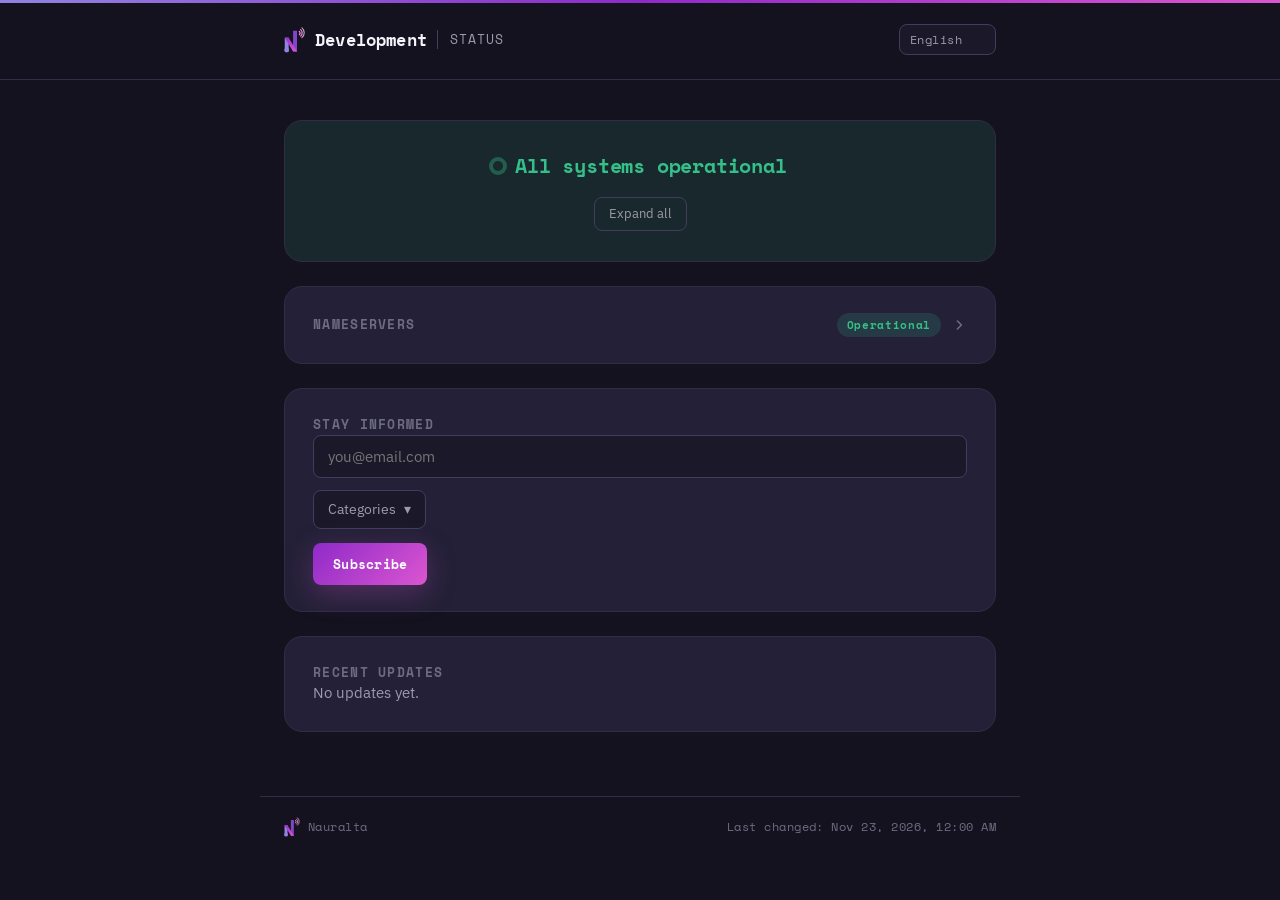
==== commit 4542a38e: "Publish status page" ====
--- a/index.html
+++ b/index.html
@@ -16,7 +16,7 @@
     <path d="M488.62,166.27 A105,105 0 0,1 488.62,326.73" fill="none" stroke="url(#hg-arc)" stroke-width="29" stroke-linecap="round"></path>
     <path d="M520.44,122.41 A158,158 0 0,1 520.44,363.59" fill="none" stroke="url(#hg-arc)" stroke-width="26" stroke-linecap="round"></path>
   </g>
-</svg><span class="brand-name">Development</span><span class="brand-sub" data-i18n="brand.subtitle">Status</span></div><select id="lang-switch" class="lang-switch" aria-label="Language"></select></div></header><main class="wrap"><section class="hero hero-good"><div class="hero-status"><span class="hero-dot"></span><h1 data-i18n="hero.good">All systems operational</h1></div><button type="button" id="toggle-all-groups" class="hero-toggle-all" data-i18n="groups.expandAll">Expand all</button></section><section class="card group collapsed" data-group-id="19abde64-874f-4d78-b377-1428c0a2040a"><button type="button" class="group-head" data-group-toggle><h2 class="group-title">Nameservers</h2><span class="group-head-right"><span class="badge badge-good" data-i18n="state.operational">Operational</span><svg class="chevron" viewBox="0 0 20 20" fill="none" xmlns="http://www.w3.org/2000/svg" aria-hidden="true"><path d="M5 8l5 5 5-5" stroke="currentColor" stroke-width="2" stroke-linecap="round" stroke-linejoin="round"/></svg></span></button><div class="rows"><div class="row"><div class="row-top"><span class="row-name-group"><span class="dot dot-good"></span><span class="row-name">ns2</span><span class="sr-only" data-i18n="state.operational">Operational</span></span><span class="row-uptime uptime-good" data-i18n-template="history.uptime" data-value="99.944">99.944% uptime</span></div><div class="hbars"><span class="hbar hbar-nodata" tabindex="0" data-status="nodata" data-date="2026-08-24" data-down-seconds="0" data-degraded-seconds="0"></span><span class="hbar hbar-nodata" tabindex="0" data-status="nodata" data-date="2026-08-25" data-down-seconds="0" data-degraded-seconds="0"></span><span class="hbar hbar-nodata" tabindex="0" data-status="nodata" data-date="2026-08-26" data-down-seconds="0" data-degraded-seconds="0"></span><span class="hbar hbar-nodata" tabindex="0" data-status="nodata" data-date="2026-08-27" data-down-seconds="0" data-degraded-seconds="0"></span><span class="hbar hbar-nodata" tabindex="0" data-status="nodata" data-date="2026-08-28" data-down-seconds="0" data-degraded-seconds="0"></span><span class="hbar hbar-nodata" tabindex="0" data-status="nodata" data-date="2026-08-29" data-down-seconds="0" data-degraded-seconds="0"></span><span class="hbar hbar-nodata" tabindex="0" data-status="nodata" data-date="2026-08-30" data-down-seconds="0" data-degraded-seconds="0"></span><span class="hbar hbar-nodata" tabindex="0" data-status="nodata" data-date="2026-08-31" data-down-seconds="0" data-degraded-seconds="0"></span><span class="hbar hbar-nodata" tabindex="0" data-status="nodata" data-date="2026-09-01" data-down-seconds="0" data-degraded-seconds="0"></span><span class="hbar hbar-nodata" tabindex="0" data-status="nodata" data-date="2026-09-02" data-down-seconds="0" data-degraded-seconds="0"></span><span class="hbar hbar-nodata" tabindex="0" data-status="nodata" data-date="2026-09-03" data-down-seconds="0" data-degraded-seconds="0"></span><span class="hbar hbar-nodata" tabindex="0" data-status="nodata" data-date="2026-09-04" data-down-seconds="0" data-degraded-seconds="0"></span><span class="hbar hbar-down" tabindex="0" data-status="down" data-date="2026-09-05" data-down-seconds="2968.188" data-degraded-seconds="25776.981422999997"></span><span class="hbar hbar-operational" tabindex="0" data-status="operational" data-date="2026-09-06" data-down-seconds="0" data-degraded-seconds="0"></span><span class="hbar hbar-operational" tabindex="0" data-status="operational" data-date="2026-09-07" data-down-seconds="0" data-degraded-seconds="0"></span><span class="hbar hbar-operational" tabindex="0" data-status="operational" data-date="2026-09-08" data-down-seconds="0" data-degraded-seconds="0"></span><span class="hbar hbar-operational" tabindex="0" data-status="operational" data-date="2026-09-09" data-down-seconds="0" data-degraded-seconds="0"></span><span class="hbar hbar-operational" tabindex="0" data-status="operational" data-date="2026-09-10" data-down-seconds="0" data-degraded-seconds="0"></span><span class="hbar hbar-operational" tabindex="0" data-status="operational" data-date="2026-09-11" data-down-seconds="0" data-degraded-seconds="0"></span><span class="hbar hbar-operational" tabindex="0" data-status="operational" data-date="2026-09-12" data-down-seconds="0" data-degraded-seconds="0"></span><span class="hbar hbar-operational" tabindex="0" data-status="operational" data-date="2026-09-13" data-down-seconds="0" data-degraded-seconds="0"></span><span class="hbar hbar-operational" tabindex="0" data-status="operational" data-date="2026-09-14" data-down-seconds="0" data-degraded-seconds="0"></span><span class="hbar hbar-operational" tabindex="0" data-status="operational" data-date="2026-09-15" data-down-seconds="0" data-degraded-seconds="0"></span><span class="hbar hbar-operational" tabindex="0" data-status="operational" data-date="2026-09-16" data-down-seconds="0" data-degraded-seconds="0"></span><span class="hbar hbar-operational" tabindex="0" data-status="operational" data-date="2026-09-17" data-down-seconds="0" data-degraded-seconds="0"></span><span class="hbar hbar-operational" tabindex="0" data-status="operational" data-date="2026-09-18" data-down-seconds="0" data-degraded-seconds="0"></span><span class="hbar hbar-operational" tabindex="0" data-status="operational" data-date="2026-09-19" data-down-seconds="0" data-degraded-seconds="0"></span><span class="hbar hbar-operational" tabindex="0" data-status="operational" data-date="2026-09-20" data-down-seconds="0" data-degraded-seconds="0"></span><span class="hbar hbar-operational" tabindex="0" data-status="operational" data-date="2026-09-21" data-down-seconds="0" data-degraded-seconds="0"></span><span class="hbar hbar-operational" tabindex="0" data-status="operational" data-date="2026-09-22" data-down-seconds="0" data-degraded-seconds="0"></span><span class="hbar hbar-operational" tabindex="0" data-status="operational" data-date="2026-09-23" data-down-seconds="0" data-degraded-seconds="0"></span><span class="hbar hbar-operational" tabindex="0" data-status="operational" data-date="2026-09-24" data-down-seconds="0" data-degraded-seconds="0"></span><span class="hbar hbar-operational" tabindex="0" data-status="operational" data-date="2026-09-25" data-down-seconds="0" data-degraded-seconds="0"></span><span class="hbar hbar-operational" tabindex="0" data-status="operational" data-date="2026-09-26" data-down-seconds="0" data-degraded-seconds="0"></span><span class="hbar hbar-operational" tabindex="0" data-status="operational" data-date="2026-09-27" data-down-seconds="0" data-degraded-seconds="0"></span><span class="hbar hbar-operational" tabindex="0" data-status="operational" data-date="2026-09-28" data-down-seconds="0" data-degraded-seconds="0"></span><span class="hbar hbar-operational" tabindex="0" data-status="operational" data-date="2026-09-29" data-down-seconds="0" data-degraded-seconds="0"></span><span class="hbar hbar-operational" tabindex="0" data-status="operational" data-date="2026-09-30" data-down-seconds="0" data-degraded-seconds="0"></span><span class="hbar hbar-operational" tabindex="0" data-status="operational" data-date="2026-10-01" data-down-seconds="0" data-degraded-seconds="0"></span><span class="hbar hbar-operational" tabindex="0" data-status="operational" data-date="2026-10-02" data-down-seconds="0" data-degraded-seconds="0"></span><span class="hbar hbar-operational" tabindex="0" data-status="operational" data-date="2026-10-03" data-down-seconds="0" data-degraded-seconds="0"></span><span class="hbar hbar-operational" tabindex="0" data-status="operational" data-date="2026-10-04" data-down-seconds="0" data-degraded-seconds="0"></span><span class="hbar hbar-operational" tabindex="0" data-status="operational" data-date="2026-10-05" data-down-seconds="0" data-degraded-seconds="0"></span><span class="hbar hbar-operational" tabindex="0" data-status="operational" data-date="2026-10-06" data-down-seconds="0" data-degraded-seconds="0"></span><span class="hbar hbar-operational" tabindex="0" data-status="operational" data-date="2026-10-07" data-down-seconds="0" data-degraded-seconds="0"></span><span class="hbar hbar-operational" tabindex="0" data-status="operational" data-date="2026-10-08" data-down-seconds="0" data-degraded-seconds="0"></span><span class="hbar hbar-operational" tabindex="0" data-status="operational" data-date="2026-10-09" data-down-seconds="0" data-degraded-seconds="0"></span><span class="hbar hbar-operational" tabindex="0" data-status="operational" data-date="2026-10-10" data-down-seconds="0" data-degraded-seconds="0"></span><span class="hbar hbar-operational" tabindex="0" data-status="operational" data-date="2026-10-11" data-down-seconds="0" data-degraded-seconds="0"></span><span class="hbar hbar-operational" tabindex="0" data-status="operational" data-date="2026-10-12" data-down-seconds="0" data-degraded-seconds="0"></span><span class="hbar hbar-operational" tabindex="0" data-status="operational" data-date="2026-10-13" data-down-seconds="0" data-degraded-seconds="0"></span><span class="hbar hbar-operational" tabindex="0" data-status="operational" data-date="2026-10-14" data-down-seconds="0" data-degraded-seconds="0"></span><span class="hbar hbar-operational" tabindex="0" data-status="operational" data-date="2026-10-15" data-down-seconds="0" data-degraded-seconds="0"></span><span class="hbar hbar-operational" tabindex="0" data-status="operational" data-date="2026-10-16" data-down-seconds="0" data-degraded-seconds="0"></span><span class="hbar hbar-operational" tabindex="0" data-status="operational" data-date="2026-10-17" data-down-seconds="0" data-degraded-seconds="0"></span><span class="hbar hbar-operational" tabindex="0" data-status="operational" data-date="2026-10-18" data-down-seconds="0" data-degraded-seconds="0"></span><span class="hbar hbar-operational" tabindex="0" data-status="operational" data-date="2026-10-19" data-down-seconds="0" data-degraded-seconds="0"></span><span class="hbar hbar-operational" tabindex="0" data-status="operational" data-date="2026-10-20" data-down-seconds="0" data-degraded-seconds="0"></span><span class="hbar hbar-operational" tabindex="0" data-status="operational" data-date="2026-10-21" data-down-seconds="0" data-degraded-seconds="0"></span><span class="hbar hbar-operational" tabindex="0" data-status="operational" data-date="2026-10-22" data-down-seconds="0" data-degraded-seconds="0"></span><span class="hbar hbar-operational" tabindex="0" data-status="operational" data-date="2026-10-23" data-down-seconds="0" data-degraded-seconds="0"></span><span class="hbar hbar-operational" tabindex="0" data-status="operational" data-date="2026-10-24" data-down-seconds="0" data-degraded-seconds="0"></span><span class="hbar hbar-operational" tabindex="0" data-status="operational" data-date="2026-10-25" data-down-seconds="0" data-degraded-seconds="0"></span><span class="hbar hbar-operational" tabindex="0" data-status="operational" data-date="2026-10-26" data-down-seconds="0" data-degraded-seconds="0"></span><span class="hbar hbar-operational" tabindex="0" data-status="operational" data-date="2026-10-27" data-down-seconds="0" data-degraded-seconds="0"></span><span class="hbar hbar-operational" tabindex="0" data-status="operational" data-date="2026-10-28" data-down-seconds="0" data-degraded-seconds="0"></span><span class="hbar hbar-operational" tabindex="0" data-status="operational" data-date="2026-10-29" data-down-seconds="0" data-degraded-seconds="0"></span><span class="hbar hbar-operational" tabindex="0" data-status="operational" data-date="2026-10-30" data-down-seconds="0" data-degraded-seconds="0"></span><span class="hbar hbar-operational" tabindex="0" data-status="operational" data-date="2026-10-31" data-down-seconds="0" data-degraded-seconds="0"></span><span class="hbar hbar-operational" tabindex="0" data-status="operational" data-date="2026-11-01" data-down-seconds="0" data-degraded-seconds="0"></span><span class="hbar hbar-operational" tabindex="0" data-status="operational" data-date="2026-11-02" data-down-seconds="0" data-degraded-seconds="0"></span><span class="hbar hbar-operational" tabindex="0" data-status="operational" data-date="2026-11-03" data-down-seconds="0" data-degraded-seconds="0"></span><span class="hbar hbar-operational" tabindex="0" data-status="operational" data-date="2026-11-04" data-down-seconds="0" data-degraded-seconds="0"></span><span class="hbar hbar-operational" tabindex="0" data-status="operational" data-date="2026-11-05" data-down-seconds="0" data-degraded-seconds="0"></span><span class="hbar hbar-operational" tabindex="0" data-status="operational" data-date="2026-11-06" data-down-seconds="0" data-degraded-seconds="0"></span><span class="hbar hbar-operational" tabindex="0" data-status="operational" data-date="2026-11-07" data-down-seconds="0" data-degraded-seconds="0"></span><span class="hbar hbar-operational" tabindex="0" data-status="operational" data-date="2026-11-08" data-down-seconds="0" data-degraded-seconds="0"></span><span class="hbar hbar-operational" tabindex="0" data-status="operational" data-date="2026-11-09" data-down-seconds="0" data-degraded-seconds="0"></span><span class="hbar hbar-down" tabindex="0" data-status="down" data-date="2026-11-10" data-down-seconds="390.732" data-degraded-seconds="0"></span><span class="hbar hbar-operational" tabindex="0" data-status="operational" data-date="2026-11-11" data-down-seconds="0" data-degraded-seconds="0"></span><span class="hbar hbar-operational" tabindex="0" data-status="operational" data-date="2026-11-12" data-down-seconds="0" data-degraded-seconds="0"></span><span class="hbar hbar-operational" tabindex="0" data-status="operational" data-date="2026-11-13" data-down-seconds="0" data-degraded-seconds="0"></span><span class="hbar hbar-operational" tabindex="0" data-status="operational" data-date="2026-11-14" data-down-seconds="0" data-degraded-seconds="0"></span><span class="hbar hbar-operational" tabindex="0" data-status="operational" data-date="2026-11-15" data-down-seconds="0" data-degraded-seconds="0"></span><span class="hbar hbar-operational" tabindex="0" data-status="operational" data-date="2026-11-16" data-down-seconds="0" data-degraded-seconds="0"></span><span class="hbar hbar-down" tabindex="0" data-status="down" data-date="2026-11-17" data-down-seconds="412.298" data-degraded-seconds="0"></span><span class="hbar hbar-operational" tabindex="0" data-status="operational" data-date="2026-11-18" data-down-seconds="0" data-degraded-seconds="0"></span><span class="hbar hbar-operational" tabindex="0" data-status="operational" data-date="2026-11-19" data-down-seconds="0" data-degraded-seconds="0"></span><span class="hbar hbar-operational" tabindex="0" data-status="operational" data-date="2026-11-20" data-down-seconds="0" data-degraded-seconds="0"></span><span class="hbar hbar-operational" tabindex="0" data-status="operational" data-date="2026-11-21" data-down-seconds="0" data-degraded-seconds="0"></span><span class="hbar hbar-operational" tabindex="0" data-status="operational" data-date="2026-11-22" data-down-seconds="0" data-degraded-seconds="0"></span></div><div class="row-dates"><span class="days-full" data-i18n-template="history.daysAgo" data-value="90">90 days ago</span><span class="days-mobile" data-i18n-template="history.daysAgo" data-value="30">30 days ago</span><span data-i18n="history.today">Today</span></div></div><div class="row"><div class="row-top"><span class="row-name-group"><span class="dot dot-good"></span><span class="row-name">ns1</span><span class="sr-only" data-i18n="state.operational">Operational</span></span><span class="row-uptime uptime-good" data-i18n-template="history.uptime" data-value="100">100% uptime</span></div><div class="hbars"><span class="hbar hbar-nodata" tabindex="0" data-status="nodata" data-date="2026-08-24" data-down-seconds="0" data-degraded-seconds="0"></span><span class="hbar hbar-nodata" tabindex="0" data-status="nodata" data-date="2026-08-25" data-down-seconds="0" data-degraded-seconds="0"></span><span class="hbar hbar-nodata" tabindex="0" data-status="nodata" data-date="2026-08-26" data-down-seconds="0" data-degraded-seconds="0"></span><span class="hbar hbar-nodata" tabindex="0" data-status="nodata" data-date="2026-08-27" data-down-seconds="0" data-degraded-seconds="0"></span><span class="hbar hbar-nodata" tabindex="0" data-status="nodata" data-date="2026-08-28" data-down-seconds="0" data-degraded-seconds="0"></span><span class="hbar hbar-nodata" tabindex="0" data-status="nodata" data-date="2026-08-29" data-down-seconds="0" data-degraded-seconds="0"></span><span class="hbar hbar-nodata" tabindex="0" data-status="nodata" data-date="2026-08-30" data-down-seconds="0" data-degraded-seconds="0"></span><span class="hbar hbar-nodata" tabindex="0" data-status="nodata" data-date="2026-08-31" data-down-seconds="0" data-degraded-seconds="0"></span><span class="hbar hbar-nodata" tabindex="0" data-status="nodata" data-date="2026-09-01" data-down-seconds="0" data-degraded-seconds="0"></span><span class="hbar hbar-nodata" tabindex="0" data-status="nodata" data-date="2026-09-02" data-down-seconds="0" data-degraded-seconds="0"></span><span class="hbar hbar-nodata" tabindex="0" data-status="nodata" data-date="2026-09-03" data-down-seconds="0" data-degraded-seconds="0"></span><span class="hbar hbar-nodata" tabindex="0" data-status="nodata" data-date="2026-09-04" data-down-seconds="0" data-degraded-seconds="0"></span><span class="hbar hbar-degraded" tabindex="0" data-status="degraded" data-date="2026-09-05" data-down-seconds="0" data-degraded-seconds="33.408255"></span><span class="hbar hbar-operational" tabindex="0" data-status="operational" data-date="2026-09-06" data-down-seconds="0" data-degraded-seconds="0"></span><span class="hbar hbar-operational" tabindex="0" data-status="operational" data-date="2026-09-07" data-down-seconds="0" data-degraded-seconds="0"></span><span class="hbar hbar-operational" tabindex="0" data-status="operational" data-date="2026-09-08" data-down-seconds="0" data-degraded-seconds="0"></span><span class="hbar hbar-operational" tabindex="0" data-status="operational" data-date="2026-09-09" data-down-seconds="0" data-degraded-seconds="0"></span><span class="hbar hbar-operational" tabindex="0" data-status="operational" data-date="2026-09-10" data-down-seconds="0" data-degraded-seconds="0"></span><span class="hbar hbar-operational" tabindex="0" data-status="operational" data-date="2026-09-11" data-down-seconds="0" data-degraded-seconds="0"></span><span class="hbar hbar-operational" tabindex="0" data-status="operational" data-date="2026-09-12" data-down-seconds="0" data-degraded-seconds="0"></span><span class="hbar hbar-operational" tabindex="0" data-status="operational" data-date="2026-09-13" data-down-seconds="0" data-degraded-seconds="0"></span><span class="hbar hbar-operational" tabindex="0" data-status="operational" data-date="2026-09-14" data-down-seconds="0" data-degraded-seconds="0"></span><span class="hbar hbar-operational" tabindex="0" data-status="operational" data-date="2026-09-15" data-down-seconds="0" data-degraded-seconds="0"></span><span class="hbar hbar-operational" tabindex="0" data-status="operational" data-date="2026-09-16" data-down-seconds="0" data-degraded-seconds="0"></span><span class="hbar hbar-operational" tabindex="0" data-status="operational" data-date="2026-09-17" data-down-seconds="0" data-degraded-seconds="0"></span><span class="hbar hbar-operational" tabindex="0" data-status="operational" data-date="2026-09-18" data-down-seconds="0" data-degraded-seconds="0"></span><span class="hbar hbar-operational" tabindex="0" data-status="operational" data-date="2026-09-19" data-down-seconds="0" data-degraded-seconds="0"></span><span class="hbar hbar-operational" tabindex="0" data-status="operational" data-date="2026-09-20" data-down-seconds="0" data-degraded-seconds="0"></span><span class="hbar hbar-operational" tabindex="0" data-status="operational" data-date="2026-09-21" data-down-seconds="0" data-degraded-seconds="0"></span><span class="hbar hbar-operational" tabindex="0" data-status="operational" data-date="2026-09-22" data-down-seconds="0" data-degraded-seconds="0"></span><span class="hbar hbar-operational" tabindex="0" data-status="operational" data-date="2026-09-23" data-down-seconds="0" data-degraded-seconds="0"></span><span class="hbar hbar-operational" tabindex="0" data-status="operational" data-date="2026-09-24" data-down-seconds="0" data-degraded-seconds="0"></span><span class="hbar hbar-operational" tabindex="0" data-status="operational" data-date="2026-09-25" data-down-seconds="0" data-degraded-seconds="0"></span><span class="hbar hbar-operational" tabindex="0" data-status="operational" data-date="2026-09-26" data-down-seconds="0" data-degraded-seconds="0"></span><span class="hbar hbar-operational" tabindex="0" data-status="operational" data-date="2026-09-27" data-down-seconds="0" data-degraded-seconds="0"></span><span class="hbar hbar-operational" tabindex="0" data-status="operational" data-date="2026-09-28" data-down-seconds="0" data-degraded-seconds="0"></span><span class="hbar hbar-operational" tabindex="0" data-status="operational" data-date="2026-09-29" data-down-seconds="0" data-degraded-seconds="0"></span><span class="hbar hbar-operational" tabindex="0" data-status="operational" data-date="2026-09-30" data-down-seconds="0" data-degraded-seconds="0"></span><span class="hbar hbar-operational" tabindex="0" data-status="operational" data-date="2026-10-01" data-down-seconds="0" data-degraded-seconds="0"></span><span class="hbar hbar-operational" tabindex="0" data-status="operational" data-date="2026-10-02" data-down-seconds="0" data-degraded-seconds="0"></span><span class="hbar hbar-operational" tabindex="0" data-status="operational" data-date="2026-10-03" data-down-seconds="0" data-degraded-seconds="0"></span><span class="hbar hbar-operational" tabindex="0" data-status="operational" data-date="2026-10-04" data-down-seconds="0" data-degraded-seconds="0"></span><span class="hbar hbar-operational" tabindex="0" data-status="operational" data-date="2026-10-05" data-down-seconds="0" data-degraded-seconds="0"></span><span class="hbar hbar-operational" tabindex="0" data-status="operational" data-date="2026-10-06" data-down-seconds="0" data-degraded-seconds="0"></span><span class="hbar hbar-operational" tabindex="0" data-status="operational" data-date="2026-10-07" data-down-seconds="0" data-degraded-seconds="0"></span><span class="hbar hbar-operational" tabindex="0" data-status="operational" data-date="2026-10-08" data-down-seconds="0" data-degraded-seconds="0"></span><span class="hbar hbar-operational" tabindex="0" data-status="operational" data-date="2026-10-09" data-down-seconds="0" data-degraded-seconds="0"></span><span class="hbar hbar-operational" tabindex="0" data-status="operational" data-date="2026-10-10" data-down-seconds="0" data-degraded-seconds="0"></span><span class="hbar hbar-operational" tabindex="0" data-status="operational" data-date="2026-10-11" data-down-seconds="0" data-degraded-seconds="0"></span><span class="hbar hbar-operational" tabindex="0" data-status="operational" data-date="2026-10-12" data-down-seconds="0" data-degraded-seconds="0"></span><span class="hbar hbar-operational" tabindex="0" data-status="operational" data-date="2026-10-13" data-down-seconds="0" data-degraded-seconds="0"></span><span class="hbar hbar-operational" tabindex="0" data-status="operational" data-date="2026-10-14" data-down-seconds="0" data-degraded-seconds="0"></span><span class="hbar hbar-operational" tabindex="0" data-status="operational" data-date="2026-10-15" data-down-seconds="0" data-degraded-seconds="0"></span><span class="hbar hbar-operational" tabindex="0" data-status="operational" data-date="2026-10-16" data-down-seconds="0" data-degraded-seconds="0"></span><span class="hbar hbar-operational" tabindex="0" data-status="operational" data-date="2026-10-17" data-down-seconds="0" data-degraded-seconds="0"></span><span class="hbar hbar-operational" tabindex="0" data-status="operational" data-date="2026-10-18" data-down-seconds="0" data-degraded-seconds="0"></span><span class="hbar hbar-operational" tabindex="0" data-status="operational" data-date="2026-10-19" data-down-seconds="0" data-degraded-seconds="0"></span><span class="hbar hbar-operational" tabindex="0" data-status="operational" data-date="2026-10-20" data-down-seconds="0" data-degraded-seconds="0"></span><span class="hbar hbar-operational" tabindex="0" data-status="operational" data-date="2026-10-21" data-down-seconds="0" data-degraded-seconds="0"></span><span class="hbar hbar-operational" tabindex="0" data-status="operational" data-date="2026-10-22" data-down-seconds="0" data-degraded-seconds="0"></span><span class="hbar hbar-operational" tabindex="0" data-status="operational" data-date="2026-10-23" data-down-seconds="0" data-degraded-seconds="0"></span><span class="hbar hbar-operational" tabindex="0" data-status="operational" data-date="2026-10-24" data-down-seconds="0" data-degraded-seconds="0"></span><span class="hbar hbar-operational" tabindex="0" data-status="operational" data-date="2026-10-25" data-down-seconds="0" data-degraded-seconds="0"></span><span class="hbar hbar-operational" tabindex="0" data-status="operational" data-date="2026-10-26" data-down-seconds="0" data-degraded-seconds="0"></span><span class="hbar hbar-operational" tabindex="0" data-status="operational" data-date="2026-10-27" data-down-seconds="0" data-degraded-seconds="0"></span><span class="hbar hbar-operational" tabindex="0" data-status="operational" data-date="2026-10-28" data-down-seconds="0" data-degraded-seconds="0"></span><span class="hbar hbar-operational" tabindex="0" data-status="operational" data-date="2026-10-29" data-down-seconds="0" data-degraded-seconds="0"></span><span class="hbar hbar-operational" tabindex="0" data-status="operational" data-date="2026-10-30" data-down-seconds="0" data-degraded-seconds="0"></span><span class="hbar hbar-operational" tabindex="0" data-status="operational" data-date="2026-10-31" data-down-seconds="0" data-degraded-seconds="0"></span><span class="hbar hbar-operational" tabindex="0" data-status="operational" data-date="2026-11-01" data-down-seconds="0" data-degraded-seconds="0"></span><span class="hbar hbar-operational" tabindex="0" data-status="operational" data-date="2026-11-02" data-down-seconds="0" data-degraded-seconds="0"></span><span class="hbar hbar-operational" tabindex="0" data-status="operational" data-date="2026-11-03" data-down-seconds="0" data-degraded-seconds="0"></span><span class="hbar hbar-operational" tabindex="0" data-status="operational" data-date="2026-11-04" data-down-seconds="0" data-degraded-seconds="0"></span><span class="hbar hbar-operational" tabindex="0" data-status="operational" data-date="2026-11-05" data-down-seconds="0" data-degraded-seconds="0"></span><span class="hbar hbar-operational" tabindex="0" data-status="operational" data-date="2026-11-06" data-down-seconds="0" data-degraded-seconds="0"></span><span class="hbar hbar-operational" tabindex="0" data-status="operational" data-date="2026-11-07" data-down-seconds="0" data-degraded-seconds="0"></span><span class="hbar hbar-operational" tabindex="0" data-status="operational" data-date="2026-11-08" data-down-seconds="0" data-degraded-seconds="0"></span><span class="hbar hbar-operational" tabindex="0" data-status="operational" data-date="2026-11-09" data-down-seconds="0" data-degraded-seconds="0"></span><span class="hbar hbar-operational" tabindex="0" data-status="operational" data-date="2026-11-10" data-down-seconds="0" data-degraded-seconds="0"></span><span class="hbar hbar-operational" tabindex="0" data-status="operational" data-date="2026-11-11" data-down-seconds="0" data-degraded-seconds="0"></span><span class="hbar hbar-operational" tabindex="0" data-status="operational" data-date="2026-11-12" data-down-seconds="0" data-degraded-seconds="0"></span><span class="hbar hbar-operational" tabindex="0" data-status="operational" data-date="2026-11-13" data-down-seconds="0" data-degraded-seconds="0"></span><span class="hbar hbar-operational" tabindex="0" data-status="operational" data-date="2026-11-14" data-down-seconds="0" data-degraded-seconds="0"></span><span class="hbar hbar-operational" tabindex="0" data-status="operational" data-date="2026-11-15" data-down-seconds="0" data-degraded-seconds="0"></span><span class="hbar hbar-operational" tabindex="0" data-status="operational" data-date="2026-11-16" data-down-seconds="0" data-degraded-seconds="0"></span><span class="hbar hbar-operational" tabindex="0" data-status="operational" data-date="2026-11-17" data-down-seconds="0" data-degraded-seconds="0"></span><span class="hbar hbar-operational" tabindex="0" data-status="operational" data-date="2026-11-18" data-down-seconds="0" data-degraded-seconds="0"></span><span class="hbar hbar-operational" tabindex="0" data-status="operational" data-date="2026-11-19" data-down-seconds="0" data-degraded-seconds="0"></span><span class="hbar hbar-operational" tabindex="0" data-status="operational" data-date="2026-11-20" data-down-seconds="0" data-degraded-seconds="0"></span><span class="hbar hbar-operational" tabindex="0" data-status="operational" data-date="2026-11-21" data-down-seconds="0" data-degraded-seconds="0"></span><span class="hbar hbar-operational" tabindex="0" data-status="operational" data-date="2026-11-22" data-down-seconds="0" data-degraded-seconds="0"></span></div><div class="row-dates"><span class="days-full" data-i18n-template="history.daysAgo" data-value="90">90 days ago</span><span class="days-mobile" data-i18n-template="history.daysAgo" data-value="30">30 days ago</span><span data-i18n="history.today">Today</span></div></div></div></section><section class="card"><h2 class="group-title" data-i18n="subscribe.title">Stay informed</h2><form id="subscribe-form" class="subscribe"><input type="email" id="subscribe-email" required data-i18n-placeholder="subscribe.placeholder" placeholder="you@email.com"><details class="categories-dropdown"><summary data-i18n="subscribe.categories">Categories</summary><div class="subscribe-categories"><label class="subscribe-category"><input type="checkbox" class="subscribe-group" data-group-id="19abde64-874f-4d78-b377-1428c0a2040a" checked> Nameservers</label></div></details><button type="submit" data-i18n="subscribe.button">Subscribe</button></form><p id="subscribe-result" class="muted" hidden></p><div id="manage-section" hidden><h2 class="group-title" data-i18n="manage.title">Manage your subscription</h2><form id="manage-form" class="subscribe"><details class="categories-dropdown"><summary data-i18n="subscribe.categories">Categories</summary><div class="subscribe-categories"><label class="subscribe-category"><input type="checkbox" class="manage-group" data-group-id="19abde64-874f-4d78-b377-1428c0a2040a" checked> Nameservers</label></div></details><button type="submit" data-i18n="manage.saveButton">Save preferences</button></form><p id="manage-result" class="muted" hidden></p></div></section><section class="card"><h2 class="group-title" data-i18n="updates.title">Recent updates</h2><p class="muted" data-i18n="updates.empty">No updates yet.</p></section></main><footer class="wrap foot"><a class="foot-brand" href="https://nauralta.com"><svg class="foot-icon" viewBox="246 54 258 318" xmlns="http://www.w3.org/2000/svg" aria-hidden="true">
+</svg><span class="brand-name">Development</span><span class="brand-sub" data-i18n="brand.subtitle">Status</span></div><select id="lang-switch" class="lang-switch" aria-label="Language"></select></div></header><main class="wrap"><section class="hero hero-good"><div class="hero-status"><span class="hero-dot"></span><h1 data-i18n="hero.good">All systems operational</h1></div><button type="button" id="toggle-all-groups" class="hero-toggle-all" data-i18n="groups.expandAll">Expand all</button></section><section class="card group collapsed" data-group-id="19abde64-874f-4d78-b377-1428c0a2040a"><button type="button" class="group-head" data-group-toggle><h2 class="group-title">Nameservers</h2><span class="group-head-right"><span class="badge badge-good" data-i18n="state.operational">Operational</span><svg class="chevron" viewBox="0 0 20 20" fill="none" xmlns="http://www.w3.org/2000/svg" aria-hidden="true"><path d="M5 8l5 5 5-5" stroke="currentColor" stroke-width="2" stroke-linecap="round" stroke-linejoin="round"/></svg></span></button><div class="rows"><div class="row"><div class="row-top"><span class="row-name-group"><span class="dot dot-good"></span><span class="row-name">ns2</span><span class="sr-only" data-i18n="state.operational">Operational</span></span><span class="row-uptime uptime-good" data-i18n-template="history.uptime" data-value="99.945">99.945% uptime</span></div><div class="hbars"><span class="hbar hbar-nodata" tabindex="0" data-status="nodata" data-date="2026-08-25" data-down-seconds="0" data-degraded-seconds="0"></span><span class="hbar hbar-nodata" tabindex="0" data-status="nodata" data-date="2026-08-26" data-down-seconds="0" data-degraded-seconds="0"></span><span class="hbar hbar-nodata" tabindex="0" data-status="nodata" data-date="2026-08-27" data-down-seconds="0" data-degraded-seconds="0"></span><span class="hbar hbar-nodata" tabindex="0" data-status="nodata" data-date="2026-08-28" data-down-seconds="0" data-degraded-seconds="0"></span><span class="hbar hbar-nodata" tabindex="0" data-status="nodata" data-date="2026-08-29" data-down-seconds="0" data-degraded-seconds="0"></span><span class="hbar hbar-nodata" tabindex="0" data-status="nodata" data-date="2026-08-30" data-down-seconds="0" data-degraded-seconds="0"></span><span class="hbar hbar-nodata" tabindex="0" data-status="nodata" data-date="2026-08-31" data-down-seconds="0" data-degraded-seconds="0"></span><span class="hbar hbar-nodata" tabindex="0" data-status="nodata" data-date="2026-09-01" data-down-seconds="0" data-degraded-seconds="0"></span><span class="hbar hbar-nodata" tabindex="0" data-status="nodata" data-date="2026-09-02" data-down-seconds="0" data-degraded-seconds="0"></span><span class="hbar hbar-nodata" tabindex="0" data-status="nodata" data-date="2026-09-03" data-down-seconds="0" data-degraded-seconds="0"></span><span class="hbar hbar-nodata" tabindex="0" data-status="nodata" data-date="2026-09-04" data-down-seconds="0" data-degraded-seconds="0"></span><span class="hbar hbar-down" tabindex="0" data-status="down" data-date="2026-09-05" data-down-seconds="2968.188" data-degraded-seconds="25776.981422999997"></span><span class="hbar hbar-operational" tabindex="0" data-status="operational" data-date="2026-09-06" data-down-seconds="0" data-degraded-seconds="0"></span><span class="hbar hbar-operational" tabindex="0" data-status="operational" data-date="2026-09-07" data-down-seconds="0" data-degraded-seconds="0"></span><span class="hbar hbar-operational" tabindex="0" data-status="operational" data-date="2026-09-08" data-down-seconds="0" data-degraded-seconds="0"></span><span class="hbar hbar-operational" tabindex="0" data-status="operational" data-date="2026-09-09" data-down-seconds="0" data-degraded-seconds="0"></span><span class="hbar hbar-operational" tabindex="0" data-status="operational" data-date="2026-09-10" data-down-seconds="0" data-degraded-seconds="0"></span><span class="hbar hbar-operational" tabindex="0" data-status="operational" data-date="2026-09-11" data-down-seconds="0" data-degraded-seconds="0"></span><span class="hbar hbar-operational" tabindex="0" data-status="operational" data-date="2026-09-12" data-down-seconds="0" data-degraded-seconds="0"></span><span class="hbar hbar-operational" tabindex="0" data-status="operational" data-date="2026-09-13" data-down-seconds="0" data-degraded-seconds="0"></span><span class="hbar hbar-operational" tabindex="0" data-status="operational" data-date="2026-09-14" data-down-seconds="0" data-degraded-seconds="0"></span><span class="hbar hbar-operational" tabindex="0" data-status="operational" data-date="2026-09-15" data-down-seconds="0" data-degraded-seconds="0"></span><span class="hbar hbar-operational" tabindex="0" data-status="operational" data-date="2026-09-16" data-down-seconds="0" data-degraded-seconds="0"></span><span class="hbar hbar-operational" tabindex="0" data-status="operational" data-date="2026-09-17" data-down-seconds="0" data-degraded-seconds="0"></span><span class="hbar hbar-operational" tabindex="0" data-status="operational" data-date="2026-09-18" data-down-seconds="0" data-degraded-seconds="0"></span><span class="hbar hbar-operational" tabindex="0" data-status="operational" data-date="2026-09-19" data-down-seconds="0" data-degraded-seconds="0"></span><span class="hbar hbar-operational" tabindex="0" data-status="operational" data-date="2026-09-20" data-down-seconds="0" data-degraded-seconds="0"></span><span class="hbar hbar-operational" tabindex="0" data-status="operational" data-date="2026-09-21" data-down-seconds="0" data-degraded-seconds="0"></span><span class="hbar hbar-operational" tabindex="0" data-status="operational" data-date="2026-09-22" data-down-seconds="0" data-degraded-seconds="0"></span><span class="hbar hbar-operational" tabindex="0" data-status="operational" data-date="2026-09-23" data-down-seconds="0" data-degraded-seconds="0"></span><span class="hbar hbar-operational" tabindex="0" data-status="operational" data-date="2026-09-24" data-down-seconds="0" data-degraded-seconds="0"></span><span class="hbar hbar-operational" tabindex="0" data-status="operational" data-date="2026-09-25" data-down-seconds="0" data-degraded-seconds="0"></span><span class="hbar hbar-operational" tabindex="0" data-status="operational" data-date="2026-09-26" data-down-seconds="0" data-degraded-seconds="0"></span><span class="hbar hbar-operational" tabindex="0" data-status="operational" data-date="2026-09-27" data-down-seconds="0" data-degraded-seconds="0"></span><span class="hbar hbar-operational" tabindex="0" data-status="operational" data-date="2026-09-28" data-down-seconds="0" data-degraded-seconds="0"></span><span class="hbar hbar-operational" tabindex="0" data-status="operational" data-date="2026-09-29" data-down-seconds="0" data-degraded-seconds="0"></span><span class="hbar hbar-operational" tabindex="0" data-status="operational" data-date="2026-09-30" data-down-seconds="0" data-degraded-seconds="0"></span><span class="hbar hbar-operational" tabindex="0" data-status="operational" data-date="2026-10-01" data-down-seconds="0" data-degraded-seconds="0"></span><span class="hbar hbar-operational" tabindex="0" data-status="operational" data-date="2026-10-02" data-down-seconds="0" data-degraded-seconds="0"></span><span class="hbar hbar-operational" tabindex="0" data-status="operational" data-date="2026-10-03" data-down-seconds="0" data-degraded-seconds="0"></span><span class="hbar hbar-operational" tabindex="0" data-status="operational" data-date="2026-10-04" data-down-seconds="0" data-degraded-seconds="0"></span><span class="hbar hbar-operational" tabindex="0" data-status="operational" data-date="2026-10-05" data-down-seconds="0" data-degraded-seconds="0"></span><span class="hbar hbar-operational" tabindex="0" data-status="operational" data-date="2026-10-06" data-down-seconds="0" data-degraded-seconds="0"></span><span class="hbar hbar-operational" tabindex="0" data-status="operational" data-date="2026-10-07" data-down-seconds="0" data-degraded-seconds="0"></span><span class="hbar hbar-operational" tabindex="0" data-status="operational" data-date="2026-10-08" data-down-seconds="0" data-degraded-seconds="0"></span><span class="hbar hbar-operational" tabindex="0" data-status="operational" data-date="2026-10-09" data-down-seconds="0" data-degraded-seconds="0"></span><span class="hbar hbar-operational" tabindex="0" data-status="operational" data-date="2026-10-10" data-down-seconds="0" data-degraded-seconds="0"></span><span class="hbar hbar-operational" tabindex="0" data-status="operational" data-date="2026-10-11" data-down-seconds="0" data-degraded-seconds="0"></span><span class="hbar hbar-operational" tabindex="0" data-status="operational" data-date="2026-10-12" data-down-seconds="0" data-degraded-seconds="0"></span><span class="hbar hbar-operational" tabindex="0" data-status="operational" data-date="2026-10-13" data-down-seconds="0" data-degraded-seconds="0"></span><span class="hbar hbar-operational" tabindex="0" data-status="operational" data-date="2026-10-14" data-down-seconds="0" data-degraded-seconds="0"></span><span class="hbar hbar-operational" tabindex="0" data-status="operational" data-date="2026-10-15" data-down-seconds="0" data-degraded-seconds="0"></span><span class="hbar hbar-operational" tabindex="0" data-status="operational" data-date="2026-10-16" data-down-seconds="0" data-degraded-seconds="0"></span><span class="hbar hbar-operational" tabindex="0" data-status="operational" data-date="2026-10-17" data-down-seconds="0" data-degraded-seconds="0"></span><span class="hbar hbar-operational" tabindex="0" data-status="operational" data-date="2026-10-18" data-down-seconds="0" data-degraded-seconds="0"></span><span class="hbar hbar-operational" tabindex="0" data-status="operational" data-date="2026-10-19" data-down-seconds="0" data-degraded-seconds="0"></span><span class="hbar hbar-operational" tabindex="0" data-status="operational" data-date="2026-10-20" data-down-seconds="0" data-degraded-seconds="0"></span><span class="hbar hbar-operational" tabindex="0" data-status="operational" data-date="2026-10-21" data-down-seconds="0" data-degraded-seconds="0"></span><span class="hbar hbar-operational" tabindex="0" data-status="operational" data-date="2026-10-22" data-down-seconds="0" data-degraded-seconds="0"></span><span class="hbar hbar-operational" tabindex="0" data-status="operational" data-date="2026-10-23" data-down-seconds="0" data-degraded-seconds="0"></span><span class="hbar hbar-operational" tabindex="0" data-status="operational" data-date="2026-10-24" data-down-seconds="0" data-degraded-seconds="0"></span><span class="hbar hbar-operational" tabindex="0" data-status="operational" data-date="2026-10-25" data-down-seconds="0" data-degraded-seconds="0"></span><span class="hbar hbar-operational" tabindex="0" data-status="operational" data-date="2026-10-26" data-down-seconds="0" data-degraded-seconds="0"></span><span class="hbar hbar-operational" tabindex="0" data-status="operational" data-date="2026-10-27" data-down-seconds="0" data-degraded-seconds="0"></span><span class="hbar hbar-operational" tabindex="0" data-status="operational" data-date="2026-10-28" data-down-seconds="0" data-degraded-seconds="0"></span><span class="hbar hbar-operational" tabindex="0" data-status="operational" data-date="2026-10-29" data-down-seconds="0" data-degraded-seconds="0"></span><span class="hbar hbar-operational" tabindex="0" data-status="operational" data-date="2026-10-30" data-down-seconds="0" data-degraded-seconds="0"></span><span class="hbar hbar-operational" tabindex="0" data-status="operational" data-date="2026-10-31" data-down-seconds="0" data-degraded-seconds="0"></span><span class="hbar hbar-operational" tabindex="0" data-status="operational" data-date="2026-11-01" data-down-seconds="0" data-degraded-seconds="0"></span><span class="hbar hbar-operational" tabindex="0" data-status="operational" data-date="2026-11-02" data-down-seconds="0" data-degraded-seconds="0"></span><span class="hbar hbar-operational" tabindex="0" data-status="operational" data-date="2026-11-03" data-down-seconds="0" data-degraded-seconds="0"></span><span class="hbar hbar-operational" tabindex="0" data-status="operational" data-date="2026-11-04" data-down-seconds="0" data-degraded-seconds="0"></span><span class="hbar hbar-operational" tabindex="0" data-status="operational" data-date="2026-11-05" data-down-seconds="0" data-degraded-seconds="0"></span><span class="hbar hbar-operational" tabindex="0" data-status="operational" data-date="2026-11-06" data-down-seconds="0" data-degraded-seconds="0"></span><span class="hbar hbar-operational" tabindex="0" data-status="operational" data-date="2026-11-07" data-down-seconds="0" data-degraded-seconds="0"></span><span class="hbar hbar-operational" tabindex="0" data-status="operational" data-date="2026-11-08" data-down-seconds="0" data-degraded-seconds="0"></span><span class="hbar hbar-operational" tabindex="0" data-status="operational" data-date="2026-11-09" data-down-seconds="0" data-degraded-seconds="0"></span><span class="hbar hbar-down" tabindex="0" data-status="down" data-date="2026-11-10" data-down-seconds="390.732" data-degraded-seconds="0"></span><span class="hbar hbar-operational" tabindex="0" data-status="operational" data-date="2026-11-11" data-down-seconds="0" data-degraded-seconds="0"></span><span class="hbar hbar-operational" tabindex="0" data-status="operational" data-date="2026-11-12" data-down-seconds="0" data-degraded-seconds="0"></span><span class="hbar hbar-operational" tabindex="0" data-status="operational" data-date="2026-11-13" data-down-seconds="0" data-degraded-seconds="0"></span><span class="hbar hbar-operational" tabindex="0" data-status="operational" data-date="2026-11-14" data-down-seconds="0" data-degraded-seconds="0"></span><span class="hbar hbar-operational" tabindex="0" data-status="operational" data-date="2026-11-15" data-down-seconds="0" data-degraded-seconds="0"></span><span class="hbar hbar-operational" tabindex="0" data-status="operational" data-date="2026-11-16" data-down-seconds="0" data-degraded-seconds="0"></span><span class="hbar hbar-down" tabindex="0" data-status="down" data-date="2026-11-17" data-down-seconds="412.298" data-degraded-seconds="0"></span><span class="hbar hbar-operational" tabindex="0" data-status="operational" data-date="2026-11-18" data-down-seconds="0" data-degraded-seconds="0"></span><span class="hbar hbar-operational" tabindex="0" data-status="operational" data-date="2026-11-19" data-down-seconds="0" data-degraded-seconds="0"></span><span class="hbar hbar-operational" tabindex="0" data-status="operational" data-date="2026-11-20" data-down-seconds="0" data-degraded-seconds="0"></span><span class="hbar hbar-operational" tabindex="0" data-status="operational" data-date="2026-11-21" data-down-seconds="0" data-degraded-seconds="0"></span><span class="hbar hbar-operational" tabindex="0" data-status="operational" data-date="2026-11-22" data-down-seconds="0" data-degraded-seconds="0"></span><span class="hbar hbar-operational" tabindex="0" data-status="operational" data-date="2026-11-23" data-down-seconds="0" data-degraded-seconds="0"></span></div><div class="row-dates"><span class="days-full" data-i18n-template="history.daysAgo" data-value="90">90 days ago</span><span class="days-mobile" data-i18n-template="history.daysAgo" data-value="30">30 days ago</span><span data-i18n="history.today">Today</span></div></div><div class="row"><div class="row-top"><span class="row-name-group"><span class="dot dot-good"></span><span class="row-name">ns1</span><span class="sr-only" data-i18n="state.operational">Operational</span></span><span class="row-uptime uptime-good" data-i18n-template="history.uptime" data-value="100">100% uptime</span></div><div class="hbars"><span class="hbar hbar-nodata" tabindex="0" data-status="nodata" data-date="2026-08-25" data-down-seconds="0" data-degraded-seconds="0"></span><span class="hbar hbar-nodata" tabindex="0" data-status="nodata" data-date="2026-08-26" data-down-seconds="0" data-degraded-seconds="0"></span><span class="hbar hbar-nodata" tabindex="0" data-status="nodata" data-date="2026-08-27" data-down-seconds="0" data-degraded-seconds="0"></span><span class="hbar hbar-nodata" tabindex="0" data-status="nodata" data-date="2026-08-28" data-down-seconds="0" data-degraded-seconds="0"></span><span class="hbar hbar-nodata" tabindex="0" data-status="nodata" data-date="2026-08-29" data-down-seconds="0" data-degraded-seconds="0"></span><span class="hbar hbar-nodata" tabindex="0" data-status="nodata" data-date="2026-08-30" data-down-seconds="0" data-degraded-seconds="0"></span><span class="hbar hbar-nodata" tabindex="0" data-status="nodata" data-date="2026-08-31" data-down-seconds="0" data-degraded-seconds="0"></span><span class="hbar hbar-nodata" tabindex="0" data-status="nodata" data-date="2026-09-01" data-down-seconds="0" data-degraded-seconds="0"></span><span class="hbar hbar-nodata" tabindex="0" data-status="nodata" data-date="2026-09-02" data-down-seconds="0" data-degraded-seconds="0"></span><span class="hbar hbar-nodata" tabindex="0" data-status="nodata" data-date="2026-09-03" data-down-seconds="0" data-degraded-seconds="0"></span><span class="hbar hbar-nodata" tabindex="0" data-status="nodata" data-date="2026-09-04" data-down-seconds="0" data-degraded-seconds="0"></span><span class="hbar hbar-degraded" tabindex="0" data-status="degraded" data-date="2026-09-05" data-down-seconds="0" data-degraded-seconds="33.408255"></span><span class="hbar hbar-operational" tabindex="0" data-status="operational" data-date="2026-09-06" data-down-seconds="0" data-degraded-seconds="0"></span><span class="hbar hbar-operational" tabindex="0" data-status="operational" data-date="2026-09-07" data-down-seconds="0" data-degraded-seconds="0"></span><span class="hbar hbar-operational" tabindex="0" data-status="operational" data-date="2026-09-08" data-down-seconds="0" data-degraded-seconds="0"></span><span class="hbar hbar-operational" tabindex="0" data-status="operational" data-date="2026-09-09" data-down-seconds="0" data-degraded-seconds="0"></span><span class="hbar hbar-operational" tabindex="0" data-status="operational" data-date="2026-09-10" data-down-seconds="0" data-degraded-seconds="0"></span><span class="hbar hbar-operational" tabindex="0" data-status="operational" data-date="2026-09-11" data-down-seconds="0" data-degraded-seconds="0"></span><span class="hbar hbar-operational" tabindex="0" data-status="operational" data-date="2026-09-12" data-down-seconds="0" data-degraded-seconds="0"></span><span class="hbar hbar-operational" tabindex="0" data-status="operational" data-date="2026-09-13" data-down-seconds="0" data-degraded-seconds="0"></span><span class="hbar hbar-operational" tabindex="0" data-status="operational" data-date="2026-09-14" data-down-seconds="0" data-degraded-seconds="0"></span><span class="hbar hbar-operational" tabindex="0" data-status="operational" data-date="2026-09-15" data-down-seconds="0" data-degraded-seconds="0"></span><span class="hbar hbar-operational" tabindex="0" data-status="operational" data-date="2026-09-16" data-down-seconds="0" data-degraded-seconds="0"></span><span class="hbar hbar-operational" tabindex="0" data-status="operational" data-date="2026-09-17" data-down-seconds="0" data-degraded-seconds="0"></span><span class="hbar hbar-operational" tabindex="0" data-status="operational" data-date="2026-09-18" data-down-seconds="0" data-degraded-seconds="0"></span><span class="hbar hbar-operational" tabindex="0" data-status="operational" data-date="2026-09-19" data-down-seconds="0" data-degraded-seconds="0"></span><span class="hbar hbar-operational" tabindex="0" data-status="operational" data-date="2026-09-20" data-down-seconds="0" data-degraded-seconds="0"></span><span class="hbar hbar-operational" tabindex="0" data-status="operational" data-date="2026-09-21" data-down-seconds="0" data-degraded-seconds="0"></span><span class="hbar hbar-operational" tabindex="0" data-status="operational" data-date="2026-09-22" data-down-seconds="0" data-degraded-seconds="0"></span><span class="hbar hbar-operational" tabindex="0" data-status="operational" data-date="2026-09-23" data-down-seconds="0" data-degraded-seconds="0"></span><span class="hbar hbar-operational" tabindex="0" data-status="operational" data-date="2026-09-24" data-down-seconds="0" data-degraded-seconds="0"></span><span class="hbar hbar-operational" tabindex="0" data-status="operational" data-date="2026-09-25" data-down-seconds="0" data-degraded-seconds="0"></span><span class="hbar hbar-operational" tabindex="0" data-status="operational" data-date="2026-09-26" data-down-seconds="0" data-degraded-seconds="0"></span><span class="hbar hbar-operational" tabindex="0" data-status="operational" data-date="2026-09-27" data-down-seconds="0" data-degraded-seconds="0"></span><span class="hbar hbar-operational" tabindex="0" data-status="operational" data-date="2026-09-28" data-down-seconds="0" data-degraded-seconds="0"></span><span class="hbar hbar-operational" tabindex="0" data-status="operational" data-date="2026-09-29" data-down-seconds="0" data-degraded-seconds="0"></span><span class="hbar hbar-operational" tabindex="0" data-status="operational" data-date="2026-09-30" data-down-seconds="0" data-degraded-seconds="0"></span><span class="hbar hbar-operational" tabindex="0" data-status="operational" data-date="2026-10-01" data-down-seconds="0" data-degraded-seconds="0"></span><span class="hbar hbar-operational" tabindex="0" data-status="operational" data-date="2026-10-02" data-down-seconds="0" data-degraded-seconds="0"></span><span class="hbar hbar-operational" tabindex="0" data-status="operational" data-date="2026-10-03" data-down-seconds="0" data-degraded-seconds="0"></span><span class="hbar hbar-operational" tabindex="0" data-status="operational" data-date="2026-10-04" data-down-seconds="0" data-degraded-seconds="0"></span><span class="hbar hbar-operational" tabindex="0" data-status="operational" data-date="2026-10-05" data-down-seconds="0" data-degraded-seconds="0"></span><span class="hbar hbar-operational" tabindex="0" data-status="operational" data-date="2026-10-06" data-down-seconds="0" data-degraded-seconds="0"></span><span class="hbar hbar-operational" tabindex="0" data-status="operational" data-date="2026-10-07" data-down-seconds="0" data-degraded-seconds="0"></span><span class="hbar hbar-operational" tabindex="0" data-status="operational" data-date="2026-10-08" data-down-seconds="0" data-degraded-seconds="0"></span><span class="hbar hbar-operational" tabindex="0" data-status="operational" data-date="2026-10-09" data-down-seconds="0" data-degraded-seconds="0"></span><span class="hbar hbar-operational" tabindex="0" data-status="operational" data-date="2026-10-10" data-down-seconds="0" data-degraded-seconds="0"></span><span class="hbar hbar-operational" tabindex="0" data-status="operational" data-date="2026-10-11" data-down-seconds="0" data-degraded-seconds="0"></span><span class="hbar hbar-operational" tabindex="0" data-status="operational" data-date="2026-10-12" data-down-seconds="0" data-degraded-seconds="0"></span><span class="hbar hbar-operational" tabindex="0" data-status="operational" data-date="2026-10-13" data-down-seconds="0" data-degraded-seconds="0"></span><span class="hbar hbar-operational" tabindex="0" data-status="operational" data-date="2026-10-14" data-down-seconds="0" data-degraded-seconds="0"></span><span class="hbar hbar-operational" tabindex="0" data-status="operational" data-date="2026-10-15" data-down-seconds="0" data-degraded-seconds="0"></span><span class="hbar hbar-operational" tabindex="0" data-status="operational" data-date="2026-10-16" data-down-seconds="0" data-degraded-seconds="0"></span><span class="hbar hbar-operational" tabindex="0" data-status="operational" data-date="2026-10-17" data-down-seconds="0" data-degraded-seconds="0"></span><span class="hbar hbar-operational" tabindex="0" data-status="operational" data-date="2026-10-18" data-down-seconds="0" data-degraded-seconds="0"></span><span class="hbar hbar-operational" tabindex="0" data-status="operational" data-date="2026-10-19" data-down-seconds="0" data-degraded-seconds="0"></span><span class="hbar hbar-operational" tabindex="0" data-status="operational" data-date="2026-10-20" data-down-seconds="0" data-degraded-seconds="0"></span><span class="hbar hbar-operational" tabindex="0" data-status="operational" data-date="2026-10-21" data-down-seconds="0" data-degraded-seconds="0"></span><span class="hbar hbar-operational" tabindex="0" data-status="operational" data-date="2026-10-22" data-down-seconds="0" data-degraded-seconds="0"></span><span class="hbar hbar-operational" tabindex="0" data-status="operational" data-date="2026-10-23" data-down-seconds="0" data-degraded-seconds="0"></span><span class="hbar hbar-operational" tabindex="0" data-status="operational" data-date="2026-10-24" data-down-seconds="0" data-degraded-seconds="0"></span><span class="hbar hbar-operational" tabindex="0" data-status="operational" data-date="2026-10-25" data-down-seconds="0" data-degraded-seconds="0"></span><span class="hbar hbar-operational" tabindex="0" data-status="operational" data-date="2026-10-26" data-down-seconds="0" data-degraded-seconds="0"></span><span class="hbar hbar-operational" tabindex="0" data-status="operational" data-date="2026-10-27" data-down-seconds="0" data-degraded-seconds="0"></span><span class="hbar hbar-operational" tabindex="0" data-status="operational" data-date="2026-10-28" data-down-seconds="0" data-degraded-seconds="0"></span><span class="hbar hbar-operational" tabindex="0" data-status="operational" data-date="2026-10-29" data-down-seconds="0" data-degraded-seconds="0"></span><span class="hbar hbar-operational" tabindex="0" data-status="operational" data-date="2026-10-30" data-down-seconds="0" data-degraded-seconds="0"></span><span class="hbar hbar-operational" tabindex="0" data-status="operational" data-date="2026-10-31" data-down-seconds="0" data-degraded-seconds="0"></span><span class="hbar hbar-operational" tabindex="0" data-status="operational" data-date="2026-11-01" data-down-seconds="0" data-degraded-seconds="0"></span><span class="hbar hbar-operational" tabindex="0" data-status="operational" data-date="2026-11-02" data-down-seconds="0" data-degraded-seconds="0"></span><span class="hbar hbar-operational" tabindex="0" data-status="operational" data-date="2026-11-03" data-down-seconds="0" data-degraded-seconds="0"></span><span class="hbar hbar-operational" tabindex="0" data-status="operational" data-date="2026-11-04" data-down-seconds="0" data-degraded-seconds="0"></span><span class="hbar hbar-operational" tabindex="0" data-status="operational" data-date="2026-11-05" data-down-seconds="0" data-degraded-seconds="0"></span><span class="hbar hbar-operational" tabindex="0" data-status="operational" data-date="2026-11-06" data-down-seconds="0" data-degraded-seconds="0"></span><span class="hbar hbar-operational" tabindex="0" data-status="operational" data-date="2026-11-07" data-down-seconds="0" data-degraded-seconds="0"></span><span class="hbar hbar-operational" tabindex="0" data-status="operational" data-date="2026-11-08" data-down-seconds="0" data-degraded-seconds="0"></span><span class="hbar hbar-operational" tabindex="0" data-status="operational" data-date="2026-11-09" data-down-seconds="0" data-degraded-seconds="0"></span><span class="hbar hbar-operational" tabindex="0" data-status="operational" data-date="2026-11-10" data-down-seconds="0" data-degraded-seconds="0"></span><span class="hbar hbar-operational" tabindex="0" data-status="operational" data-date="2026-11-11" data-down-seconds="0" data-degraded-seconds="0"></span><span class="hbar hbar-operational" tabindex="0" data-status="operational" data-date="2026-11-12" data-down-seconds="0" data-degraded-seconds="0"></span><span class="hbar hbar-operational" tabindex="0" data-status="operational" data-date="2026-11-13" data-down-seconds="0" data-degraded-seconds="0"></span><span class="hbar hbar-operational" tabindex="0" data-status="operational" data-date="2026-11-14" data-down-seconds="0" data-degraded-seconds="0"></span><span class="hbar hbar-operational" tabindex="0" data-status="operational" data-date="2026-11-15" data-down-seconds="0" data-degraded-seconds="0"></span><span class="hbar hbar-operational" tabindex="0" data-status="operational" data-date="2026-11-16" data-down-seconds="0" data-degraded-seconds="0"></span><span class="hbar hbar-operational" tabindex="0" data-status="operational" data-date="2026-11-17" data-down-seconds="0" data-degraded-seconds="0"></span><span class="hbar hbar-operational" tabindex="0" data-status="operational" data-date="2026-11-18" data-down-seconds="0" data-degraded-seconds="0"></span><span class="hbar hbar-operational" tabindex="0" data-status="operational" data-date="2026-11-19" data-down-seconds="0" data-degraded-seconds="0"></span><span class="hbar hbar-operational" tabindex="0" data-status="operational" data-date="2026-11-20" data-down-seconds="0" data-degraded-seconds="0"></span><span class="hbar hbar-operational" tabindex="0" data-status="operational" data-date="2026-11-21" data-down-seconds="0" data-degraded-seconds="0"></span><span class="hbar hbar-operational" tabindex="0" data-status="operational" data-date="2026-11-22" data-down-seconds="0" data-degraded-seconds="0"></span><span class="hbar hbar-operational" tabindex="0" data-status="operational" data-date="2026-11-23" data-down-seconds="0" data-degraded-seconds="0"></span></div><div class="row-dates"><span class="days-full" data-i18n-template="history.daysAgo" data-value="90">90 days ago</span><span class="days-mobile" data-i18n-template="history.daysAgo" data-value="30">30 days ago</span><span data-i18n="history.today">Today</span></div></div></div></section><section class="card"><h2 class="group-title" data-i18n="subscribe.title">Stay informed</h2><form id="subscribe-form" class="subscribe"><input type="email" id="subscribe-email" required data-i18n-placeholder="subscribe.placeholder" placeholder="you@email.com"><details class="categories-dropdown"><summary data-i18n="subscribe.categories">Categories</summary><div class="subscribe-categories"><label class="subscribe-category"><input type="checkbox" class="subscribe-group" data-group-id="19abde64-874f-4d78-b377-1428c0a2040a" checked> Nameservers</label></div></details><button type="submit" data-i18n="subscribe.button">Subscribe</button></form><p id="subscribe-result" class="muted" hidden></p><div id="manage-section" hidden><h2 class="group-title" data-i18n="manage.title">Manage your subscription</h2><form id="manage-form" class="subscribe"><details class="categories-dropdown"><summary data-i18n="subscribe.categories">Categories</summary><div class="subscribe-categories"><label class="subscribe-category"><input type="checkbox" class="manage-group" data-group-id="19abde64-874f-4d78-b377-1428c0a2040a" checked> Nameservers</label></div></details><button type="submit" data-i18n="manage.saveButton">Save preferences</button></form><p id="manage-result" class="muted" hidden></p></div></section><section class="card"><h2 class="group-title" data-i18n="updates.title">Recent updates</h2><p class="muted" data-i18n="updates.empty">No updates yet.</p></section></main><footer class="wrap foot"><a class="foot-brand" href="https://nauralta.com"><svg class="foot-icon" viewBox="246 54 258 318" xmlns="http://www.w3.org/2000/svg" aria-hidden="true">
   <defs>
     <linearGradient id="fg-diag" gradientUnits="userSpaceOnUse" x1="300" y1="134" x2="400" y2="354">
       <stop offset="0" stop-color="#8F2AC9"></stop><stop offset="1" stop-color="#DB56D0"></stop>
@@ -34,4 +34,4 @@
     <path d="M488.62,166.27 A105,105 0 0,1 488.62,326.73" fill="none" stroke="url(#fg-arc)" stroke-width="29" stroke-linecap="round"></path>
     <path d="M520.44,122.41 A158,158 0 0,1 520.44,363.59" fill="none" stroke="url(#fg-arc)" stroke-width="26" stroke-linecap="round"></path>
   </g>
-</svg><span>Nauralta</span></a><span class="foot-updated"><span data-i18n="footer.lastUpdated">Last changed</span>: <time data-iso="2026-11-22T00:00:04.8997814+00:00">2026-11-22 00:00:04Z</time></span></footer><div id="action-result" class="action-result" hidden></div><script src="app.js"></script></body></html>+</svg><span>Nauralta</span></a><span class="foot-updated"><span data-i18n="footer.lastUpdated">Last changed</span>: <time data-iso="2026-11-23T00:00:11.6933701+00:00">2026-11-23 00:00:11Z</time></span></footer><div id="action-result" class="action-result" hidden></div><script src="app.js"></script></body></html>
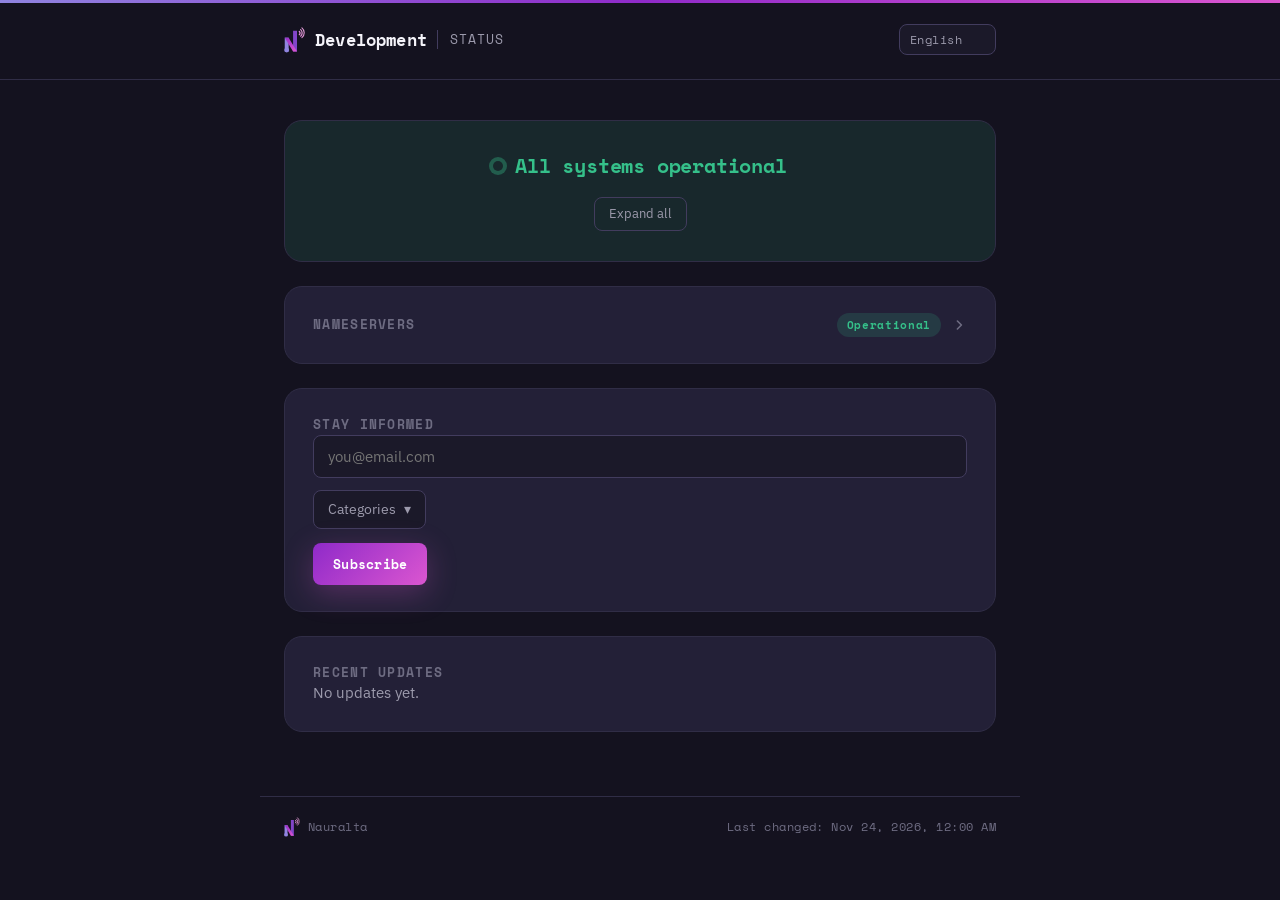
==== commit 8b79fa2a: "Publish status page" ====
--- a/index.html
+++ b/index.html
@@ -16,7 +16,7 @@
     <path d="M488.62,166.27 A105,105 0 0,1 488.62,326.73" fill="none" stroke="url(#hg-arc)" stroke-width="29" stroke-linecap="round"></path>
     <path d="M520.44,122.41 A158,158 0 0,1 520.44,363.59" fill="none" stroke="url(#hg-arc)" stroke-width="26" stroke-linecap="round"></path>
   </g>
-</svg><span class="brand-name">Development</span><span class="brand-sub" data-i18n="brand.subtitle">Status</span></div><select id="lang-switch" class="lang-switch" aria-label="Language"></select></div></header><main class="wrap"><section class="hero hero-good"><div class="hero-status"><span class="hero-dot"></span><h1 data-i18n="hero.good">All systems operational</h1></div><button type="button" id="toggle-all-groups" class="hero-toggle-all" data-i18n="groups.expandAll">Expand all</button></section><section class="card group collapsed" data-group-id="19abde64-874f-4d78-b377-1428c0a2040a"><button type="button" class="group-head" data-group-toggle><h2 class="group-title">Nameservers</h2><span class="group-head-right"><span class="badge badge-good" data-i18n="state.operational">Operational</span><svg class="chevron" viewBox="0 0 20 20" fill="none" xmlns="http://www.w3.org/2000/svg" aria-hidden="true"><path d="M5 8l5 5 5-5" stroke="currentColor" stroke-width="2" stroke-linecap="round" stroke-linejoin="round"/></svg></span></button><div class="rows"><div class="row"><div class="row-top"><span class="row-name-group"><span class="dot dot-good"></span><span class="row-name">ns2</span><span class="sr-only" data-i18n="state.operational">Operational</span></span><span class="row-uptime uptime-good" data-i18n-template="history.uptime" data-value="99.945">99.945% uptime</span></div><div class="hbars"><span class="hbar hbar-nodata" tabindex="0" data-status="nodata" data-date="2026-08-25" data-down-seconds="0" data-degraded-seconds="0"></span><span class="hbar hbar-nodata" tabindex="0" data-status="nodata" data-date="2026-08-26" data-down-seconds="0" data-degraded-seconds="0"></span><span class="hbar hbar-nodata" tabindex="0" data-status="nodata" data-date="2026-08-27" data-down-seconds="0" data-degraded-seconds="0"></span><span class="hbar hbar-nodata" tabindex="0" data-status="nodata" data-date="2026-08-28" data-down-seconds="0" data-degraded-seconds="0"></span><span class="hbar hbar-nodata" tabindex="0" data-status="nodata" data-date="2026-08-29" data-down-seconds="0" data-degraded-seconds="0"></span><span class="hbar hbar-nodata" tabindex="0" data-status="nodata" data-date="2026-08-30" data-down-seconds="0" data-degraded-seconds="0"></span><span class="hbar hbar-nodata" tabindex="0" data-status="nodata" data-date="2026-08-31" data-down-seconds="0" data-degraded-seconds="0"></span><span class="hbar hbar-nodata" tabindex="0" data-status="nodata" data-date="2026-09-01" data-down-seconds="0" data-degraded-seconds="0"></span><span class="hbar hbar-nodata" tabindex="0" data-status="nodata" data-date="2026-09-02" data-down-seconds="0" data-degraded-seconds="0"></span><span class="hbar hbar-nodata" tabindex="0" data-status="nodata" data-date="2026-09-03" data-down-seconds="0" data-degraded-seconds="0"></span><span class="hbar hbar-nodata" tabindex="0" data-status="nodata" data-date="2026-09-04" data-down-seconds="0" data-degraded-seconds="0"></span><span class="hbar hbar-down" tabindex="0" data-status="down" data-date="2026-09-05" data-down-seconds="2968.188" data-degraded-seconds="25776.981422999997"></span><span class="hbar hbar-operational" tabindex="0" data-status="operational" data-date="2026-09-06" data-down-seconds="0" data-degraded-seconds="0"></span><span class="hbar hbar-operational" tabindex="0" data-status="operational" data-date="2026-09-07" data-down-seconds="0" data-degraded-seconds="0"></span><span class="hbar hbar-operational" tabindex="0" data-status="operational" data-date="2026-09-08" data-down-seconds="0" data-degraded-seconds="0"></span><span class="hbar hbar-operational" tabindex="0" data-status="operational" data-date="2026-09-09" data-down-seconds="0" data-degraded-seconds="0"></span><span class="hbar hbar-operational" tabindex="0" data-status="operational" data-date="2026-09-10" data-down-seconds="0" data-degraded-seconds="0"></span><span class="hbar hbar-operational" tabindex="0" data-status="operational" data-date="2026-09-11" data-down-seconds="0" data-degraded-seconds="0"></span><span class="hbar hbar-operational" tabindex="0" data-status="operational" data-date="2026-09-12" data-down-seconds="0" data-degraded-seconds="0"></span><span class="hbar hbar-operational" tabindex="0" data-status="operational" data-date="2026-09-13" data-down-seconds="0" data-degraded-seconds="0"></span><span class="hbar hbar-operational" tabindex="0" data-status="operational" data-date="2026-09-14" data-down-seconds="0" data-degraded-seconds="0"></span><span class="hbar hbar-operational" tabindex="0" data-status="operational" data-date="2026-09-15" data-down-seconds="0" data-degraded-seconds="0"></span><span class="hbar hbar-operational" tabindex="0" data-status="operational" data-date="2026-09-16" data-down-seconds="0" data-degraded-seconds="0"></span><span class="hbar hbar-operational" tabindex="0" data-status="operational" data-date="2026-09-17" data-down-seconds="0" data-degraded-seconds="0"></span><span class="hbar hbar-operational" tabindex="0" data-status="operational" data-date="2026-09-18" data-down-seconds="0" data-degraded-seconds="0"></span><span class="hbar hbar-operational" tabindex="0" data-status="operational" data-date="2026-09-19" data-down-seconds="0" data-degraded-seconds="0"></span><span class="hbar hbar-operational" tabindex="0" data-status="operational" data-date="2026-09-20" data-down-seconds="0" data-degraded-seconds="0"></span><span class="hbar hbar-operational" tabindex="0" data-status="operational" data-date="2026-09-21" data-down-seconds="0" data-degraded-seconds="0"></span><span class="hbar hbar-operational" tabindex="0" data-status="operational" data-date="2026-09-22" data-down-seconds="0" data-degraded-seconds="0"></span><span class="hbar hbar-operational" tabindex="0" data-status="operational" data-date="2026-09-23" data-down-seconds="0" data-degraded-seconds="0"></span><span class="hbar hbar-operational" tabindex="0" data-status="operational" data-date="2026-09-24" data-down-seconds="0" data-degraded-seconds="0"></span><span class="hbar hbar-operational" tabindex="0" data-status="operational" data-date="2026-09-25" data-down-seconds="0" data-degraded-seconds="0"></span><span class="hbar hbar-operational" tabindex="0" data-status="operational" data-date="2026-09-26" data-down-seconds="0" data-degraded-seconds="0"></span><span class="hbar hbar-operational" tabindex="0" data-status="operational" data-date="2026-09-27" data-down-seconds="0" data-degraded-seconds="0"></span><span class="hbar hbar-operational" tabindex="0" data-status="operational" data-date="2026-09-28" data-down-seconds="0" data-degraded-seconds="0"></span><span class="hbar hbar-operational" tabindex="0" data-status="operational" data-date="2026-09-29" data-down-seconds="0" data-degraded-seconds="0"></span><span class="hbar hbar-operational" tabindex="0" data-status="operational" data-date="2026-09-30" data-down-seconds="0" data-degraded-seconds="0"></span><span class="hbar hbar-operational" tabindex="0" data-status="operational" data-date="2026-10-01" data-down-seconds="0" data-degraded-seconds="0"></span><span class="hbar hbar-operational" tabindex="0" data-status="operational" data-date="2026-10-02" data-down-seconds="0" data-degraded-seconds="0"></span><span class="hbar hbar-operational" tabindex="0" data-status="operational" data-date="2026-10-03" data-down-seconds="0" data-degraded-seconds="0"></span><span class="hbar hbar-operational" tabindex="0" data-status="operational" data-date="2026-10-04" data-down-seconds="0" data-degraded-seconds="0"></span><span class="hbar hbar-operational" tabindex="0" data-status="operational" data-date="2026-10-05" data-down-seconds="0" data-degraded-seconds="0"></span><span class="hbar hbar-operational" tabindex="0" data-status="operational" data-date="2026-10-06" data-down-seconds="0" data-degraded-seconds="0"></span><span class="hbar hbar-operational" tabindex="0" data-status="operational" data-date="2026-10-07" data-down-seconds="0" data-degraded-seconds="0"></span><span class="hbar hbar-operational" tabindex="0" data-status="operational" data-date="2026-10-08" data-down-seconds="0" data-degraded-seconds="0"></span><span class="hbar hbar-operational" tabindex="0" data-status="operational" data-date="2026-10-09" data-down-seconds="0" data-degraded-seconds="0"></span><span class="hbar hbar-operational" tabindex="0" data-status="operational" data-date="2026-10-10" data-down-seconds="0" data-degraded-seconds="0"></span><span class="hbar hbar-operational" tabindex="0" data-status="operational" data-date="2026-10-11" data-down-seconds="0" data-degraded-seconds="0"></span><span class="hbar hbar-operational" tabindex="0" data-status="operational" data-date="2026-10-12" data-down-seconds="0" data-degraded-seconds="0"></span><span class="hbar hbar-operational" tabindex="0" data-status="operational" data-date="2026-10-13" data-down-seconds="0" data-degraded-seconds="0"></span><span class="hbar hbar-operational" tabindex="0" data-status="operational" data-date="2026-10-14" data-down-seconds="0" data-degraded-seconds="0"></span><span class="hbar hbar-operational" tabindex="0" data-status="operational" data-date="2026-10-15" data-down-seconds="0" data-degraded-seconds="0"></span><span class="hbar hbar-operational" tabindex="0" data-status="operational" data-date="2026-10-16" data-down-seconds="0" data-degraded-seconds="0"></span><span class="hbar hbar-operational" tabindex="0" data-status="operational" data-date="2026-10-17" data-down-seconds="0" data-degraded-seconds="0"></span><span class="hbar hbar-operational" tabindex="0" data-status="operational" data-date="2026-10-18" data-down-seconds="0" data-degraded-seconds="0"></span><span class="hbar hbar-operational" tabindex="0" data-status="operational" data-date="2026-10-19" data-down-seconds="0" data-degraded-seconds="0"></span><span class="hbar hbar-operational" tabindex="0" data-status="operational" data-date="2026-10-20" data-down-seconds="0" data-degraded-seconds="0"></span><span class="hbar hbar-operational" tabindex="0" data-status="operational" data-date="2026-10-21" data-down-seconds="0" data-degraded-seconds="0"></span><span class="hbar hbar-operational" tabindex="0" data-status="operational" data-date="2026-10-22" data-down-seconds="0" data-degraded-seconds="0"></span><span class="hbar hbar-operational" tabindex="0" data-status="operational" data-date="2026-10-23" data-down-seconds="0" data-degraded-seconds="0"></span><span class="hbar hbar-operational" tabindex="0" data-status="operational" data-date="2026-10-24" data-down-seconds="0" data-degraded-seconds="0"></span><span class="hbar hbar-operational" tabindex="0" data-status="operational" data-date="2026-10-25" data-down-seconds="0" data-degraded-seconds="0"></span><span class="hbar hbar-operational" tabindex="0" data-status="operational" data-date="2026-10-26" data-down-seconds="0" data-degraded-seconds="0"></span><span class="hbar hbar-operational" tabindex="0" data-status="operational" data-date="2026-10-27" data-down-seconds="0" data-degraded-seconds="0"></span><span class="hbar hbar-operational" tabindex="0" data-status="operational" data-date="2026-10-28" data-down-seconds="0" data-degraded-seconds="0"></span><span class="hbar hbar-operational" tabindex="0" data-status="operational" data-date="2026-10-29" data-down-seconds="0" data-degraded-seconds="0"></span><span class="hbar hbar-operational" tabindex="0" data-status="operational" data-date="2026-10-30" data-down-seconds="0" data-degraded-seconds="0"></span><span class="hbar hbar-operational" tabindex="0" data-status="operational" data-date="2026-10-31" data-down-seconds="0" data-degraded-seconds="0"></span><span class="hbar hbar-operational" tabindex="0" data-status="operational" data-date="2026-11-01" data-down-seconds="0" data-degraded-seconds="0"></span><span class="hbar hbar-operational" tabindex="0" data-status="operational" data-date="2026-11-02" data-down-seconds="0" data-degraded-seconds="0"></span><span class="hbar hbar-operational" tabindex="0" data-status="operational" data-date="2026-11-03" data-down-seconds="0" data-degraded-seconds="0"></span><span class="hbar hbar-operational" tabindex="0" data-status="operational" data-date="2026-11-04" data-down-seconds="0" data-degraded-seconds="0"></span><span class="hbar hbar-operational" tabindex="0" data-status="operational" data-date="2026-11-05" data-down-seconds="0" data-degraded-seconds="0"></span><span class="hbar hbar-operational" tabindex="0" data-status="operational" data-date="2026-11-06" data-down-seconds="0" data-degraded-seconds="0"></span><span class="hbar hbar-operational" tabindex="0" data-status="operational" data-date="2026-11-07" data-down-seconds="0" data-degraded-seconds="0"></span><span class="hbar hbar-operational" tabindex="0" data-status="operational" data-date="2026-11-08" data-down-seconds="0" data-degraded-seconds="0"></span><span class="hbar hbar-operational" tabindex="0" data-status="operational" data-date="2026-11-09" data-down-seconds="0" data-degraded-seconds="0"></span><span class="hbar hbar-down" tabindex="0" data-status="down" data-date="2026-11-10" data-down-seconds="390.732" data-degraded-seconds="0"></span><span class="hbar hbar-operational" tabindex="0" data-status="operational" data-date="2026-11-11" data-down-seconds="0" data-degraded-seconds="0"></span><span class="hbar hbar-operational" tabindex="0" data-status="operational" data-date="2026-11-12" data-down-seconds="0" data-degraded-seconds="0"></span><span class="hbar hbar-operational" tabindex="0" data-status="operational" data-date="2026-11-13" data-down-seconds="0" data-degraded-seconds="0"></span><span class="hbar hbar-operational" tabindex="0" data-status="operational" data-date="2026-11-14" data-down-seconds="0" data-degraded-seconds="0"></span><span class="hbar hbar-operational" tabindex="0" data-status="operational" data-date="2026-11-15" data-down-seconds="0" data-degraded-seconds="0"></span><span class="hbar hbar-operational" tabindex="0" data-status="operational" data-date="2026-11-16" data-down-seconds="0" data-degraded-seconds="0"></span><span class="hbar hbar-down" tabindex="0" data-status="down" data-date="2026-11-17" data-down-seconds="412.298" data-degraded-seconds="0"></span><span class="hbar hbar-operational" tabindex="0" data-status="operational" data-date="2026-11-18" data-down-seconds="0" data-degraded-seconds="0"></span><span class="hbar hbar-operational" tabindex="0" data-status="operational" data-date="2026-11-19" data-down-seconds="0" data-degraded-seconds="0"></span><span class="hbar hbar-operational" tabindex="0" data-status="operational" data-date="2026-11-20" data-down-seconds="0" data-degraded-seconds="0"></span><span class="hbar hbar-operational" tabindex="0" data-status="operational" data-date="2026-11-21" data-down-seconds="0" data-degraded-seconds="0"></span><span class="hbar hbar-operational" tabindex="0" data-status="operational" data-date="2026-11-22" data-down-seconds="0" data-degraded-seconds="0"></span><span class="hbar hbar-operational" tabindex="0" data-status="operational" data-date="2026-11-23" data-down-seconds="0" data-degraded-seconds="0"></span></div><div class="row-dates"><span class="days-full" data-i18n-template="history.daysAgo" data-value="90">90 days ago</span><span class="days-mobile" data-i18n-template="history.daysAgo" data-value="30">30 days ago</span><span data-i18n="history.today">Today</span></div></div><div class="row"><div class="row-top"><span class="row-name-group"><span class="dot dot-good"></span><span class="row-name">ns1</span><span class="sr-only" data-i18n="state.operational">Operational</span></span><span class="row-uptime uptime-good" data-i18n-template="history.uptime" data-value="100">100% uptime</span></div><div class="hbars"><span class="hbar hbar-nodata" tabindex="0" data-status="nodata" data-date="2026-08-25" data-down-seconds="0" data-degraded-seconds="0"></span><span class="hbar hbar-nodata" tabindex="0" data-status="nodata" data-date="2026-08-26" data-down-seconds="0" data-degraded-seconds="0"></span><span class="hbar hbar-nodata" tabindex="0" data-status="nodata" data-date="2026-08-27" data-down-seconds="0" data-degraded-seconds="0"></span><span class="hbar hbar-nodata" tabindex="0" data-status="nodata" data-date="2026-08-28" data-down-seconds="0" data-degraded-seconds="0"></span><span class="hbar hbar-nodata" tabindex="0" data-status="nodata" data-date="2026-08-29" data-down-seconds="0" data-degraded-seconds="0"></span><span class="hbar hbar-nodata" tabindex="0" data-status="nodata" data-date="2026-08-30" data-down-seconds="0" data-degraded-seconds="0"></span><span class="hbar hbar-nodata" tabindex="0" data-status="nodata" data-date="2026-08-31" data-down-seconds="0" data-degraded-seconds="0"></span><span class="hbar hbar-nodata" tabindex="0" data-status="nodata" data-date="2026-09-01" data-down-seconds="0" data-degraded-seconds="0"></span><span class="hbar hbar-nodata" tabindex="0" data-status="nodata" data-date="2026-09-02" data-down-seconds="0" data-degraded-seconds="0"></span><span class="hbar hbar-nodata" tabindex="0" data-status="nodata" data-date="2026-09-03" data-down-seconds="0" data-degraded-seconds="0"></span><span class="hbar hbar-nodata" tabindex="0" data-status="nodata" data-date="2026-09-04" data-down-seconds="0" data-degraded-seconds="0"></span><span class="hbar hbar-degraded" tabindex="0" data-status="degraded" data-date="2026-09-05" data-down-seconds="0" data-degraded-seconds="33.408255"></span><span class="hbar hbar-operational" tabindex="0" data-status="operational" data-date="2026-09-06" data-down-seconds="0" data-degraded-seconds="0"></span><span class="hbar hbar-operational" tabindex="0" data-status="operational" data-date="2026-09-07" data-down-seconds="0" data-degraded-seconds="0"></span><span class="hbar hbar-operational" tabindex="0" data-status="operational" data-date="2026-09-08" data-down-seconds="0" data-degraded-seconds="0"></span><span class="hbar hbar-operational" tabindex="0" data-status="operational" data-date="2026-09-09" data-down-seconds="0" data-degraded-seconds="0"></span><span class="hbar hbar-operational" tabindex="0" data-status="operational" data-date="2026-09-10" data-down-seconds="0" data-degraded-seconds="0"></span><span class="hbar hbar-operational" tabindex="0" data-status="operational" data-date="2026-09-11" data-down-seconds="0" data-degraded-seconds="0"></span><span class="hbar hbar-operational" tabindex="0" data-status="operational" data-date="2026-09-12" data-down-seconds="0" data-degraded-seconds="0"></span><span class="hbar hbar-operational" tabindex="0" data-status="operational" data-date="2026-09-13" data-down-seconds="0" data-degraded-seconds="0"></span><span class="hbar hbar-operational" tabindex="0" data-status="operational" data-date="2026-09-14" data-down-seconds="0" data-degraded-seconds="0"></span><span class="hbar hbar-operational" tabindex="0" data-status="operational" data-date="2026-09-15" data-down-seconds="0" data-degraded-seconds="0"></span><span class="hbar hbar-operational" tabindex="0" data-status="operational" data-date="2026-09-16" data-down-seconds="0" data-degraded-seconds="0"></span><span class="hbar hbar-operational" tabindex="0" data-status="operational" data-date="2026-09-17" data-down-seconds="0" data-degraded-seconds="0"></span><span class="hbar hbar-operational" tabindex="0" data-status="operational" data-date="2026-09-18" data-down-seconds="0" data-degraded-seconds="0"></span><span class="hbar hbar-operational" tabindex="0" data-status="operational" data-date="2026-09-19" data-down-seconds="0" data-degraded-seconds="0"></span><span class="hbar hbar-operational" tabindex="0" data-status="operational" data-date="2026-09-20" data-down-seconds="0" data-degraded-seconds="0"></span><span class="hbar hbar-operational" tabindex="0" data-status="operational" data-date="2026-09-21" data-down-seconds="0" data-degraded-seconds="0"></span><span class="hbar hbar-operational" tabindex="0" data-status="operational" data-date="2026-09-22" data-down-seconds="0" data-degraded-seconds="0"></span><span class="hbar hbar-operational" tabindex="0" data-status="operational" data-date="2026-09-23" data-down-seconds="0" data-degraded-seconds="0"></span><span class="hbar hbar-operational" tabindex="0" data-status="operational" data-date="2026-09-24" data-down-seconds="0" data-degraded-seconds="0"></span><span class="hbar hbar-operational" tabindex="0" data-status="operational" data-date="2026-09-25" data-down-seconds="0" data-degraded-seconds="0"></span><span class="hbar hbar-operational" tabindex="0" data-status="operational" data-date="2026-09-26" data-down-seconds="0" data-degraded-seconds="0"></span><span class="hbar hbar-operational" tabindex="0" data-status="operational" data-date="2026-09-27" data-down-seconds="0" data-degraded-seconds="0"></span><span class="hbar hbar-operational" tabindex="0" data-status="operational" data-date="2026-09-28" data-down-seconds="0" data-degraded-seconds="0"></span><span class="hbar hbar-operational" tabindex="0" data-status="operational" data-date="2026-09-29" data-down-seconds="0" data-degraded-seconds="0"></span><span class="hbar hbar-operational" tabindex="0" data-status="operational" data-date="2026-09-30" data-down-seconds="0" data-degraded-seconds="0"></span><span class="hbar hbar-operational" tabindex="0" data-status="operational" data-date="2026-10-01" data-down-seconds="0" data-degraded-seconds="0"></span><span class="hbar hbar-operational" tabindex="0" data-status="operational" data-date="2026-10-02" data-down-seconds="0" data-degraded-seconds="0"></span><span class="hbar hbar-operational" tabindex="0" data-status="operational" data-date="2026-10-03" data-down-seconds="0" data-degraded-seconds="0"></span><span class="hbar hbar-operational" tabindex="0" data-status="operational" data-date="2026-10-04" data-down-seconds="0" data-degraded-seconds="0"></span><span class="hbar hbar-operational" tabindex="0" data-status="operational" data-date="2026-10-05" data-down-seconds="0" data-degraded-seconds="0"></span><span class="hbar hbar-operational" tabindex="0" data-status="operational" data-date="2026-10-06" data-down-seconds="0" data-degraded-seconds="0"></span><span class="hbar hbar-operational" tabindex="0" data-status="operational" data-date="2026-10-07" data-down-seconds="0" data-degraded-seconds="0"></span><span class="hbar hbar-operational" tabindex="0" data-status="operational" data-date="2026-10-08" data-down-seconds="0" data-degraded-seconds="0"></span><span class="hbar hbar-operational" tabindex="0" data-status="operational" data-date="2026-10-09" data-down-seconds="0" data-degraded-seconds="0"></span><span class="hbar hbar-operational" tabindex="0" data-status="operational" data-date="2026-10-10" data-down-seconds="0" data-degraded-seconds="0"></span><span class="hbar hbar-operational" tabindex="0" data-status="operational" data-date="2026-10-11" data-down-seconds="0" data-degraded-seconds="0"></span><span class="hbar hbar-operational" tabindex="0" data-status="operational" data-date="2026-10-12" data-down-seconds="0" data-degraded-seconds="0"></span><span class="hbar hbar-operational" tabindex="0" data-status="operational" data-date="2026-10-13" data-down-seconds="0" data-degraded-seconds="0"></span><span class="hbar hbar-operational" tabindex="0" data-status="operational" data-date="2026-10-14" data-down-seconds="0" data-degraded-seconds="0"></span><span class="hbar hbar-operational" tabindex="0" data-status="operational" data-date="2026-10-15" data-down-seconds="0" data-degraded-seconds="0"></span><span class="hbar hbar-operational" tabindex="0" data-status="operational" data-date="2026-10-16" data-down-seconds="0" data-degraded-seconds="0"></span><span class="hbar hbar-operational" tabindex="0" data-status="operational" data-date="2026-10-17" data-down-seconds="0" data-degraded-seconds="0"></span><span class="hbar hbar-operational" tabindex="0" data-status="operational" data-date="2026-10-18" data-down-seconds="0" data-degraded-seconds="0"></span><span class="hbar hbar-operational" tabindex="0" data-status="operational" data-date="2026-10-19" data-down-seconds="0" data-degraded-seconds="0"></span><span class="hbar hbar-operational" tabindex="0" data-status="operational" data-date="2026-10-20" data-down-seconds="0" data-degraded-seconds="0"></span><span class="hbar hbar-operational" tabindex="0" data-status="operational" data-date="2026-10-21" data-down-seconds="0" data-degraded-seconds="0"></span><span class="hbar hbar-operational" tabindex="0" data-status="operational" data-date="2026-10-22" data-down-seconds="0" data-degraded-seconds="0"></span><span class="hbar hbar-operational" tabindex="0" data-status="operational" data-date="2026-10-23" data-down-seconds="0" data-degraded-seconds="0"></span><span class="hbar hbar-operational" tabindex="0" data-status="operational" data-date="2026-10-24" data-down-seconds="0" data-degraded-seconds="0"></span><span class="hbar hbar-operational" tabindex="0" data-status="operational" data-date="2026-10-25" data-down-seconds="0" data-degraded-seconds="0"></span><span class="hbar hbar-operational" tabindex="0" data-status="operational" data-date="2026-10-26" data-down-seconds="0" data-degraded-seconds="0"></span><span class="hbar hbar-operational" tabindex="0" data-status="operational" data-date="2026-10-27" data-down-seconds="0" data-degraded-seconds="0"></span><span class="hbar hbar-operational" tabindex="0" data-status="operational" data-date="2026-10-28" data-down-seconds="0" data-degraded-seconds="0"></span><span class="hbar hbar-operational" tabindex="0" data-status="operational" data-date="2026-10-29" data-down-seconds="0" data-degraded-seconds="0"></span><span class="hbar hbar-operational" tabindex="0" data-status="operational" data-date="2026-10-30" data-down-seconds="0" data-degraded-seconds="0"></span><span class="hbar hbar-operational" tabindex="0" data-status="operational" data-date="2026-10-31" data-down-seconds="0" data-degraded-seconds="0"></span><span class="hbar hbar-operational" tabindex="0" data-status="operational" data-date="2026-11-01" data-down-seconds="0" data-degraded-seconds="0"></span><span class="hbar hbar-operational" tabindex="0" data-status="operational" data-date="2026-11-02" data-down-seconds="0" data-degraded-seconds="0"></span><span class="hbar hbar-operational" tabindex="0" data-status="operational" data-date="2026-11-03" data-down-seconds="0" data-degraded-seconds="0"></span><span class="hbar hbar-operational" tabindex="0" data-status="operational" data-date="2026-11-04" data-down-seconds="0" data-degraded-seconds="0"></span><span class="hbar hbar-operational" tabindex="0" data-status="operational" data-date="2026-11-05" data-down-seconds="0" data-degraded-seconds="0"></span><span class="hbar hbar-operational" tabindex="0" data-status="operational" data-date="2026-11-06" data-down-seconds="0" data-degraded-seconds="0"></span><span class="hbar hbar-operational" tabindex="0" data-status="operational" data-date="2026-11-07" data-down-seconds="0" data-degraded-seconds="0"></span><span class="hbar hbar-operational" tabindex="0" data-status="operational" data-date="2026-11-08" data-down-seconds="0" data-degraded-seconds="0"></span><span class="hbar hbar-operational" tabindex="0" data-status="operational" data-date="2026-11-09" data-down-seconds="0" data-degraded-seconds="0"></span><span class="hbar hbar-operational" tabindex="0" data-status="operational" data-date="2026-11-10" data-down-seconds="0" data-degraded-seconds="0"></span><span class="hbar hbar-operational" tabindex="0" data-status="operational" data-date="2026-11-11" data-down-seconds="0" data-degraded-seconds="0"></span><span class="hbar hbar-operational" tabindex="0" data-status="operational" data-date="2026-11-12" data-down-seconds="0" data-degraded-seconds="0"></span><span class="hbar hbar-operational" tabindex="0" data-status="operational" data-date="2026-11-13" data-down-seconds="0" data-degraded-seconds="0"></span><span class="hbar hbar-operational" tabindex="0" data-status="operational" data-date="2026-11-14" data-down-seconds="0" data-degraded-seconds="0"></span><span class="hbar hbar-operational" tabindex="0" data-status="operational" data-date="2026-11-15" data-down-seconds="0" data-degraded-seconds="0"></span><span class="hbar hbar-operational" tabindex="0" data-status="operational" data-date="2026-11-16" data-down-seconds="0" data-degraded-seconds="0"></span><span class="hbar hbar-operational" tabindex="0" data-status="operational" data-date="2026-11-17" data-down-seconds="0" data-degraded-seconds="0"></span><span class="hbar hbar-operational" tabindex="0" data-status="operational" data-date="2026-11-18" data-down-seconds="0" data-degraded-seconds="0"></span><span class="hbar hbar-operational" tabindex="0" data-status="operational" data-date="2026-11-19" data-down-seconds="0" data-degraded-seconds="0"></span><span class="hbar hbar-operational" tabindex="0" data-status="operational" data-date="2026-11-20" data-down-seconds="0" data-degraded-seconds="0"></span><span class="hbar hbar-operational" tabindex="0" data-status="operational" data-date="2026-11-21" data-down-seconds="0" data-degraded-seconds="0"></span><span class="hbar hbar-operational" tabindex="0" data-status="operational" data-date="2026-11-22" data-down-seconds="0" data-degraded-seconds="0"></span><span class="hbar hbar-operational" tabindex="0" data-status="operational" data-date="2026-11-23" data-down-seconds="0" data-degraded-seconds="0"></span></div><div class="row-dates"><span class="days-full" data-i18n-template="history.daysAgo" data-value="90">90 days ago</span><span class="days-mobile" data-i18n-template="history.daysAgo" data-value="30">30 days ago</span><span data-i18n="history.today">Today</span></div></div></div></section><section class="card"><h2 class="group-title" data-i18n="subscribe.title">Stay informed</h2><form id="subscribe-form" class="subscribe"><input type="email" id="subscribe-email" required data-i18n-placeholder="subscribe.placeholder" placeholder="you@email.com"><details class="categories-dropdown"><summary data-i18n="subscribe.categories">Categories</summary><div class="subscribe-categories"><label class="subscribe-category"><input type="checkbox" class="subscribe-group" data-group-id="19abde64-874f-4d78-b377-1428c0a2040a" checked> Nameservers</label></div></details><button type="submit" data-i18n="subscribe.button">Subscribe</button></form><p id="subscribe-result" class="muted" hidden></p><div id="manage-section" hidden><h2 class="group-title" data-i18n="manage.title">Manage your subscription</h2><form id="manage-form" class="subscribe"><details class="categories-dropdown"><summary data-i18n="subscribe.categories">Categories</summary><div class="subscribe-categories"><label class="subscribe-category"><input type="checkbox" class="manage-group" data-group-id="19abde64-874f-4d78-b377-1428c0a2040a" checked> Nameservers</label></div></details><button type="submit" data-i18n="manage.saveButton">Save preferences</button></form><p id="manage-result" class="muted" hidden></p></div></section><section class="card"><h2 class="group-title" data-i18n="updates.title">Recent updates</h2><p class="muted" data-i18n="updates.empty">No updates yet.</p></section></main><footer class="wrap foot"><a class="foot-brand" href="https://nauralta.com"><svg class="foot-icon" viewBox="246 54 258 318" xmlns="http://www.w3.org/2000/svg" aria-hidden="true">
+</svg><span class="brand-name">Development</span><span class="brand-sub" data-i18n="brand.subtitle">Status</span></div><select id="lang-switch" class="lang-switch" aria-label="Language"></select></div></header><main class="wrap"><section class="hero hero-good"><div class="hero-status"><span class="hero-dot"></span><h1 data-i18n="hero.good">All systems operational</h1></div><button type="button" id="toggle-all-groups" class="hero-toggle-all" data-i18n="groups.expandAll">Expand all</button></section><section class="card group collapsed" data-group-id="19abde64-874f-4d78-b377-1428c0a2040a"><button type="button" class="group-head" data-group-toggle><h2 class="group-title">Nameservers</h2><span class="group-head-right"><span class="badge badge-good" data-i18n="state.operational">Operational</span><svg class="chevron" viewBox="0 0 20 20" fill="none" xmlns="http://www.w3.org/2000/svg" aria-hidden="true"><path d="M5 8l5 5 5-5" stroke="currentColor" stroke-width="2" stroke-linecap="round" stroke-linejoin="round"/></svg></span></button><div class="rows"><div class="row"><div class="row-top"><span class="row-name-group"><span class="dot dot-good"></span><span class="row-name">ns2</span><span class="sr-only" data-i18n="state.operational">Operational</span></span><span class="row-uptime uptime-good" data-i18n-template="history.uptime" data-value="99.945">99.945% uptime</span></div><div class="hbars"><span class="hbar hbar-nodata" tabindex="0" data-status="nodata" data-date="2026-08-26" data-down-seconds="0" data-degraded-seconds="0"></span><span class="hbar hbar-nodata" tabindex="0" data-status="nodata" data-date="2026-08-27" data-down-seconds="0" data-degraded-seconds="0"></span><span class="hbar hbar-nodata" tabindex="0" data-status="nodata" data-date="2026-08-28" data-down-seconds="0" data-degraded-seconds="0"></span><span class="hbar hbar-nodata" tabindex="0" data-status="nodata" data-date="2026-08-29" data-down-seconds="0" data-degraded-seconds="0"></span><span class="hbar hbar-nodata" tabindex="0" data-status="nodata" data-date="2026-08-30" data-down-seconds="0" data-degraded-seconds="0"></span><span class="hbar hbar-nodata" tabindex="0" data-status="nodata" data-date="2026-08-31" data-down-seconds="0" data-degraded-seconds="0"></span><span class="hbar hbar-nodata" tabindex="0" data-status="nodata" data-date="2026-09-01" data-down-seconds="0" data-degraded-seconds="0"></span><span class="hbar hbar-nodata" tabindex="0" data-status="nodata" data-date="2026-09-02" data-down-seconds="0" data-degraded-seconds="0"></span><span class="hbar hbar-nodata" tabindex="0" data-status="nodata" data-date="2026-09-03" data-down-seconds="0" data-degraded-seconds="0"></span><span class="hbar hbar-nodata" tabindex="0" data-status="nodata" data-date="2026-09-04" data-down-seconds="0" data-degraded-seconds="0"></span><span class="hbar hbar-down" tabindex="0" data-status="down" data-date="2026-09-05" data-down-seconds="2968.188" data-degraded-seconds="25776.981422999997"></span><span class="hbar hbar-operational" tabindex="0" data-status="operational" data-date="2026-09-06" data-down-seconds="0" data-degraded-seconds="0"></span><span class="hbar hbar-operational" tabindex="0" data-status="operational" data-date="2026-09-07" data-down-seconds="0" data-degraded-seconds="0"></span><span class="hbar hbar-operational" tabindex="0" data-status="operational" data-date="2026-09-08" data-down-seconds="0" data-degraded-seconds="0"></span><span class="hbar hbar-operational" tabindex="0" data-status="operational" data-date="2026-09-09" data-down-seconds="0" data-degraded-seconds="0"></span><span class="hbar hbar-operational" tabindex="0" data-status="operational" data-date="2026-09-10" data-down-seconds="0" data-degraded-seconds="0"></span><span class="hbar hbar-operational" tabindex="0" data-status="operational" data-date="2026-09-11" data-down-seconds="0" data-degraded-seconds="0"></span><span class="hbar hbar-operational" tabindex="0" data-status="operational" data-date="2026-09-12" data-down-seconds="0" data-degraded-seconds="0"></span><span class="hbar hbar-operational" tabindex="0" data-status="operational" data-date="2026-09-13" data-down-seconds="0" data-degraded-seconds="0"></span><span class="hbar hbar-operational" tabindex="0" data-status="operational" data-date="2026-09-14" data-down-seconds="0" data-degraded-seconds="0"></span><span class="hbar hbar-operational" tabindex="0" data-status="operational" data-date="2026-09-15" data-down-seconds="0" data-degraded-seconds="0"></span><span class="hbar hbar-operational" tabindex="0" data-status="operational" data-date="2026-09-16" data-down-seconds="0" data-degraded-seconds="0"></span><span class="hbar hbar-operational" tabindex="0" data-status="operational" data-date="2026-09-17" data-down-seconds="0" data-degraded-seconds="0"></span><span class="hbar hbar-operational" tabindex="0" data-status="operational" data-date="2026-09-18" data-down-seconds="0" data-degraded-seconds="0"></span><span class="hbar hbar-operational" tabindex="0" data-status="operational" data-date="2026-09-19" data-down-seconds="0" data-degraded-seconds="0"></span><span class="hbar hbar-operational" tabindex="0" data-status="operational" data-date="2026-09-20" data-down-seconds="0" data-degraded-seconds="0"></span><span class="hbar hbar-operational" tabindex="0" data-status="operational" data-date="2026-09-21" data-down-seconds="0" data-degraded-seconds="0"></span><span class="hbar hbar-operational" tabindex="0" data-status="operational" data-date="2026-09-22" data-down-seconds="0" data-degraded-seconds="0"></span><span class="hbar hbar-operational" tabindex="0" data-status="operational" data-date="2026-09-23" data-down-seconds="0" data-degraded-seconds="0"></span><span class="hbar hbar-operational" tabindex="0" data-status="operational" data-date="2026-09-24" data-down-seconds="0" data-degraded-seconds="0"></span><span class="hbar hbar-operational" tabindex="0" data-status="operational" data-date="2026-09-25" data-down-seconds="0" data-degraded-seconds="0"></span><span class="hbar hbar-operational" tabindex="0" data-status="operational" data-date="2026-09-26" data-down-seconds="0" data-degraded-seconds="0"></span><span class="hbar hbar-operational" tabindex="0" data-status="operational" data-date="2026-09-27" data-down-seconds="0" data-degraded-seconds="0"></span><span class="hbar hbar-operational" tabindex="0" data-status="operational" data-date="2026-09-28" data-down-seconds="0" data-degraded-seconds="0"></span><span class="hbar hbar-operational" tabindex="0" data-status="operational" data-date="2026-09-29" data-down-seconds="0" data-degraded-seconds="0"></span><span class="hbar hbar-operational" tabindex="0" data-status="operational" data-date="2026-09-30" data-down-seconds="0" data-degraded-seconds="0"></span><span class="hbar hbar-operational" tabindex="0" data-status="operational" data-date="2026-10-01" data-down-seconds="0" data-degraded-seconds="0"></span><span class="hbar hbar-operational" tabindex="0" data-status="operational" data-date="2026-10-02" data-down-seconds="0" data-degraded-seconds="0"></span><span class="hbar hbar-operational" tabindex="0" data-status="operational" data-date="2026-10-03" data-down-seconds="0" data-degraded-seconds="0"></span><span class="hbar hbar-operational" tabindex="0" data-status="operational" data-date="2026-10-04" data-down-seconds="0" data-degraded-seconds="0"></span><span class="hbar hbar-operational" tabindex="0" data-status="operational" data-date="2026-10-05" data-down-seconds="0" data-degraded-seconds="0"></span><span class="hbar hbar-operational" tabindex="0" data-status="operational" data-date="2026-10-06" data-down-seconds="0" data-degraded-seconds="0"></span><span class="hbar hbar-operational" tabindex="0" data-status="operational" data-date="2026-10-07" data-down-seconds="0" data-degraded-seconds="0"></span><span class="hbar hbar-operational" tabindex="0" data-status="operational" data-date="2026-10-08" data-down-seconds="0" data-degraded-seconds="0"></span><span class="hbar hbar-operational" tabindex="0" data-status="operational" data-date="2026-10-09" data-down-seconds="0" data-degraded-seconds="0"></span><span class="hbar hbar-operational" tabindex="0" data-status="operational" data-date="2026-10-10" data-down-seconds="0" data-degraded-seconds="0"></span><span class="hbar hbar-operational" tabindex="0" data-status="operational" data-date="2026-10-11" data-down-seconds="0" data-degraded-seconds="0"></span><span class="hbar hbar-operational" tabindex="0" data-status="operational" data-date="2026-10-12" data-down-seconds="0" data-degraded-seconds="0"></span><span class="hbar hbar-operational" tabindex="0" data-status="operational" data-date="2026-10-13" data-down-seconds="0" data-degraded-seconds="0"></span><span class="hbar hbar-operational" tabindex="0" data-status="operational" data-date="2026-10-14" data-down-seconds="0" data-degraded-seconds="0"></span><span class="hbar hbar-operational" tabindex="0" data-status="operational" data-date="2026-10-15" data-down-seconds="0" data-degraded-seconds="0"></span><span class="hbar hbar-operational" tabindex="0" data-status="operational" data-date="2026-10-16" data-down-seconds="0" data-degraded-seconds="0"></span><span class="hbar hbar-operational" tabindex="0" data-status="operational" data-date="2026-10-17" data-down-seconds="0" data-degraded-seconds="0"></span><span class="hbar hbar-operational" tabindex="0" data-status="operational" data-date="2026-10-18" data-down-seconds="0" data-degraded-seconds="0"></span><span class="hbar hbar-operational" tabindex="0" data-status="operational" data-date="2026-10-19" data-down-seconds="0" data-degraded-seconds="0"></span><span class="hbar hbar-operational" tabindex="0" data-status="operational" data-date="2026-10-20" data-down-seconds="0" data-degraded-seconds="0"></span><span class="hbar hbar-operational" tabindex="0" data-status="operational" data-date="2026-10-21" data-down-seconds="0" data-degraded-seconds="0"></span><span class="hbar hbar-operational" tabindex="0" data-status="operational" data-date="2026-10-22" data-down-seconds="0" data-degraded-seconds="0"></span><span class="hbar hbar-operational" tabindex="0" data-status="operational" data-date="2026-10-23" data-down-seconds="0" data-degraded-seconds="0"></span><span class="hbar hbar-operational" tabindex="0" data-status="operational" data-date="2026-10-24" data-down-seconds="0" data-degraded-seconds="0"></span><span class="hbar hbar-operational" tabindex="0" data-status="operational" data-date="2026-10-25" data-down-seconds="0" data-degraded-seconds="0"></span><span class="hbar hbar-operational" tabindex="0" data-status="operational" data-date="2026-10-26" data-down-seconds="0" data-degraded-seconds="0"></span><span class="hbar hbar-operational" tabindex="0" data-status="operational" data-date="2026-10-27" data-down-seconds="0" data-degraded-seconds="0"></span><span class="hbar hbar-operational" tabindex="0" data-status="operational" data-date="2026-10-28" data-down-seconds="0" data-degraded-seconds="0"></span><span class="hbar hbar-operational" tabindex="0" data-status="operational" data-date="2026-10-29" data-down-seconds="0" data-degraded-seconds="0"></span><span class="hbar hbar-operational" tabindex="0" data-status="operational" data-date="2026-10-30" data-down-seconds="0" data-degraded-seconds="0"></span><span class="hbar hbar-operational" tabindex="0" data-status="operational" data-date="2026-10-31" data-down-seconds="0" data-degraded-seconds="0"></span><span class="hbar hbar-operational" tabindex="0" data-status="operational" data-date="2026-11-01" data-down-seconds="0" data-degraded-seconds="0"></span><span class="hbar hbar-operational" tabindex="0" data-status="operational" data-date="2026-11-02" data-down-seconds="0" data-degraded-seconds="0"></span><span class="hbar hbar-operational" tabindex="0" data-status="operational" data-date="2026-11-03" data-down-seconds="0" data-degraded-seconds="0"></span><span class="hbar hbar-operational" tabindex="0" data-status="operational" data-date="2026-11-04" data-down-seconds="0" data-degraded-seconds="0"></span><span class="hbar hbar-operational" tabindex="0" data-status="operational" data-date="2026-11-05" data-down-seconds="0" data-degraded-seconds="0"></span><span class="hbar hbar-operational" tabindex="0" data-status="operational" data-date="2026-11-06" data-down-seconds="0" data-degraded-seconds="0"></span><span class="hbar hbar-operational" tabindex="0" data-status="operational" data-date="2026-11-07" data-down-seconds="0" data-degraded-seconds="0"></span><span class="hbar hbar-operational" tabindex="0" data-status="operational" data-date="2026-11-08" data-down-seconds="0" data-degraded-seconds="0"></span><span class="hbar hbar-operational" tabindex="0" data-status="operational" data-date="2026-11-09" data-down-seconds="0" data-degraded-seconds="0"></span><span class="hbar hbar-down" tabindex="0" data-status="down" data-date="2026-11-10" data-down-seconds="390.732" data-degraded-seconds="0"></span><span class="hbar hbar-operational" tabindex="0" data-status="operational" data-date="2026-11-11" data-down-seconds="0" data-degraded-seconds="0"></span><span class="hbar hbar-operational" tabindex="0" data-status="operational" data-date="2026-11-12" data-down-seconds="0" data-degraded-seconds="0"></span><span class="hbar hbar-operational" tabindex="0" data-status="operational" data-date="2026-11-13" data-down-seconds="0" data-degraded-seconds="0"></span><span class="hbar hbar-operational" tabindex="0" data-status="operational" data-date="2026-11-14" data-down-seconds="0" data-degraded-seconds="0"></span><span class="hbar hbar-operational" tabindex="0" data-status="operational" data-date="2026-11-15" data-down-seconds="0" data-degraded-seconds="0"></span><span class="hbar hbar-operational" tabindex="0" data-status="operational" data-date="2026-11-16" data-down-seconds="0" data-degraded-seconds="0"></span><span class="hbar hbar-down" tabindex="0" data-status="down" data-date="2026-11-17" data-down-seconds="412.298" data-degraded-seconds="0"></span><span class="hbar hbar-operational" tabindex="0" data-status="operational" data-date="2026-11-18" data-down-seconds="0" data-degraded-seconds="0"></span><span class="hbar hbar-operational" tabindex="0" data-status="operational" data-date="2026-11-19" data-down-seconds="0" data-degraded-seconds="0"></span><span class="hbar hbar-operational" tabindex="0" data-status="operational" data-date="2026-11-20" data-down-seconds="0" data-degraded-seconds="0"></span><span class="hbar hbar-operational" tabindex="0" data-status="operational" data-date="2026-11-21" data-down-seconds="0" data-degraded-seconds="0"></span><span class="hbar hbar-operational" tabindex="0" data-status="operational" data-date="2026-11-22" data-down-seconds="0" data-degraded-seconds="0"></span><span class="hbar hbar-operational" tabindex="0" data-status="operational" data-date="2026-11-23" data-down-seconds="0" data-degraded-seconds="0"></span><span class="hbar hbar-operational" tabindex="0" data-status="operational" data-date="2026-11-24" data-down-seconds="0" data-degraded-seconds="0"></span></div><div class="row-dates"><span class="days-full" data-i18n-template="history.daysAgo" data-value="90">90 days ago</span><span class="days-mobile" data-i18n-template="history.daysAgo" data-value="30">30 days ago</span><span data-i18n="history.today">Today</span></div></div><div class="row"><div class="row-top"><span class="row-name-group"><span class="dot dot-good"></span><span class="row-name">ns1</span><span class="sr-only" data-i18n="state.operational">Operational</span></span><span class="row-uptime uptime-good" data-i18n-template="history.uptime" data-value="100">100% uptime</span></div><div class="hbars"><span class="hbar hbar-nodata" tabindex="0" data-status="nodata" data-date="2026-08-26" data-down-seconds="0" data-degraded-seconds="0"></span><span class="hbar hbar-nodata" tabindex="0" data-status="nodata" data-date="2026-08-27" data-down-seconds="0" data-degraded-seconds="0"></span><span class="hbar hbar-nodata" tabindex="0" data-status="nodata" data-date="2026-08-28" data-down-seconds="0" data-degraded-seconds="0"></span><span class="hbar hbar-nodata" tabindex="0" data-status="nodata" data-date="2026-08-29" data-down-seconds="0" data-degraded-seconds="0"></span><span class="hbar hbar-nodata" tabindex="0" data-status="nodata" data-date="2026-08-30" data-down-seconds="0" data-degraded-seconds="0"></span><span class="hbar hbar-nodata" tabindex="0" data-status="nodata" data-date="2026-08-31" data-down-seconds="0" data-degraded-seconds="0"></span><span class="hbar hbar-nodata" tabindex="0" data-status="nodata" data-date="2026-09-01" data-down-seconds="0" data-degraded-seconds="0"></span><span class="hbar hbar-nodata" tabindex="0" data-status="nodata" data-date="2026-09-02" data-down-seconds="0" data-degraded-seconds="0"></span><span class="hbar hbar-nodata" tabindex="0" data-status="nodata" data-date="2026-09-03" data-down-seconds="0" data-degraded-seconds="0"></span><span class="hbar hbar-nodata" tabindex="0" data-status="nodata" data-date="2026-09-04" data-down-seconds="0" data-degraded-seconds="0"></span><span class="hbar hbar-degraded" tabindex="0" data-status="degraded" data-date="2026-09-05" data-down-seconds="0" data-degraded-seconds="33.408255"></span><span class="hbar hbar-operational" tabindex="0" data-status="operational" data-date="2026-09-06" data-down-seconds="0" data-degraded-seconds="0"></span><span class="hbar hbar-operational" tabindex="0" data-status="operational" data-date="2026-09-07" data-down-seconds="0" data-degraded-seconds="0"></span><span class="hbar hbar-operational" tabindex="0" data-status="operational" data-date="2026-09-08" data-down-seconds="0" data-degraded-seconds="0"></span><span class="hbar hbar-operational" tabindex="0" data-status="operational" data-date="2026-09-09" data-down-seconds="0" data-degraded-seconds="0"></span><span class="hbar hbar-operational" tabindex="0" data-status="operational" data-date="2026-09-10" data-down-seconds="0" data-degraded-seconds="0"></span><span class="hbar hbar-operational" tabindex="0" data-status="operational" data-date="2026-09-11" data-down-seconds="0" data-degraded-seconds="0"></span><span class="hbar hbar-operational" tabindex="0" data-status="operational" data-date="2026-09-12" data-down-seconds="0" data-degraded-seconds="0"></span><span class="hbar hbar-operational" tabindex="0" data-status="operational" data-date="2026-09-13" data-down-seconds="0" data-degraded-seconds="0"></span><span class="hbar hbar-operational" tabindex="0" data-status="operational" data-date="2026-09-14" data-down-seconds="0" data-degraded-seconds="0"></span><span class="hbar hbar-operational" tabindex="0" data-status="operational" data-date="2026-09-15" data-down-seconds="0" data-degraded-seconds="0"></span><span class="hbar hbar-operational" tabindex="0" data-status="operational" data-date="2026-09-16" data-down-seconds="0" data-degraded-seconds="0"></span><span class="hbar hbar-operational" tabindex="0" data-status="operational" data-date="2026-09-17" data-down-seconds="0" data-degraded-seconds="0"></span><span class="hbar hbar-operational" tabindex="0" data-status="operational" data-date="2026-09-18" data-down-seconds="0" data-degraded-seconds="0"></span><span class="hbar hbar-operational" tabindex="0" data-status="operational" data-date="2026-09-19" data-down-seconds="0" data-degraded-seconds="0"></span><span class="hbar hbar-operational" tabindex="0" data-status="operational" data-date="2026-09-20" data-down-seconds="0" data-degraded-seconds="0"></span><span class="hbar hbar-operational" tabindex="0" data-status="operational" data-date="2026-09-21" data-down-seconds="0" data-degraded-seconds="0"></span><span class="hbar hbar-operational" tabindex="0" data-status="operational" data-date="2026-09-22" data-down-seconds="0" data-degraded-seconds="0"></span><span class="hbar hbar-operational" tabindex="0" data-status="operational" data-date="2026-09-23" data-down-seconds="0" data-degraded-seconds="0"></span><span class="hbar hbar-operational" tabindex="0" data-status="operational" data-date="2026-09-24" data-down-seconds="0" data-degraded-seconds="0"></span><span class="hbar hbar-operational" tabindex="0" data-status="operational" data-date="2026-09-25" data-down-seconds="0" data-degraded-seconds="0"></span><span class="hbar hbar-operational" tabindex="0" data-status="operational" data-date="2026-09-26" data-down-seconds="0" data-degraded-seconds="0"></span><span class="hbar hbar-operational" tabindex="0" data-status="operational" data-date="2026-09-27" data-down-seconds="0" data-degraded-seconds="0"></span><span class="hbar hbar-operational" tabindex="0" data-status="operational" data-date="2026-09-28" data-down-seconds="0" data-degraded-seconds="0"></span><span class="hbar hbar-operational" tabindex="0" data-status="operational" data-date="2026-09-29" data-down-seconds="0" data-degraded-seconds="0"></span><span class="hbar hbar-operational" tabindex="0" data-status="operational" data-date="2026-09-30" data-down-seconds="0" data-degraded-seconds="0"></span><span class="hbar hbar-operational" tabindex="0" data-status="operational" data-date="2026-10-01" data-down-seconds="0" data-degraded-seconds="0"></span><span class="hbar hbar-operational" tabindex="0" data-status="operational" data-date="2026-10-02" data-down-seconds="0" data-degraded-seconds="0"></span><span class="hbar hbar-operational" tabindex="0" data-status="operational" data-date="2026-10-03" data-down-seconds="0" data-degraded-seconds="0"></span><span class="hbar hbar-operational" tabindex="0" data-status="operational" data-date="2026-10-04" data-down-seconds="0" data-degraded-seconds="0"></span><span class="hbar hbar-operational" tabindex="0" data-status="operational" data-date="2026-10-05" data-down-seconds="0" data-degraded-seconds="0"></span><span class="hbar hbar-operational" tabindex="0" data-status="operational" data-date="2026-10-06" data-down-seconds="0" data-degraded-seconds="0"></span><span class="hbar hbar-operational" tabindex="0" data-status="operational" data-date="2026-10-07" data-down-seconds="0" data-degraded-seconds="0"></span><span class="hbar hbar-operational" tabindex="0" data-status="operational" data-date="2026-10-08" data-down-seconds="0" data-degraded-seconds="0"></span><span class="hbar hbar-operational" tabindex="0" data-status="operational" data-date="2026-10-09" data-down-seconds="0" data-degraded-seconds="0"></span><span class="hbar hbar-operational" tabindex="0" data-status="operational" data-date="2026-10-10" data-down-seconds="0" data-degraded-seconds="0"></span><span class="hbar hbar-operational" tabindex="0" data-status="operational" data-date="2026-10-11" data-down-seconds="0" data-degraded-seconds="0"></span><span class="hbar hbar-operational" tabindex="0" data-status="operational" data-date="2026-10-12" data-down-seconds="0" data-degraded-seconds="0"></span><span class="hbar hbar-operational" tabindex="0" data-status="operational" data-date="2026-10-13" data-down-seconds="0" data-degraded-seconds="0"></span><span class="hbar hbar-operational" tabindex="0" data-status="operational" data-date="2026-10-14" data-down-seconds="0" data-degraded-seconds="0"></span><span class="hbar hbar-operational" tabindex="0" data-status="operational" data-date="2026-10-15" data-down-seconds="0" data-degraded-seconds="0"></span><span class="hbar hbar-operational" tabindex="0" data-status="operational" data-date="2026-10-16" data-down-seconds="0" data-degraded-seconds="0"></span><span class="hbar hbar-operational" tabindex="0" data-status="operational" data-date="2026-10-17" data-down-seconds="0" data-degraded-seconds="0"></span><span class="hbar hbar-operational" tabindex="0" data-status="operational" data-date="2026-10-18" data-down-seconds="0" data-degraded-seconds="0"></span><span class="hbar hbar-operational" tabindex="0" data-status="operational" data-date="2026-10-19" data-down-seconds="0" data-degraded-seconds="0"></span><span class="hbar hbar-operational" tabindex="0" data-status="operational" data-date="2026-10-20" data-down-seconds="0" data-degraded-seconds="0"></span><span class="hbar hbar-operational" tabindex="0" data-status="operational" data-date="2026-10-21" data-down-seconds="0" data-degraded-seconds="0"></span><span class="hbar hbar-operational" tabindex="0" data-status="operational" data-date="2026-10-22" data-down-seconds="0" data-degraded-seconds="0"></span><span class="hbar hbar-operational" tabindex="0" data-status="operational" data-date="2026-10-23" data-down-seconds="0" data-degraded-seconds="0"></span><span class="hbar hbar-operational" tabindex="0" data-status="operational" data-date="2026-10-24" data-down-seconds="0" data-degraded-seconds="0"></span><span class="hbar hbar-operational" tabindex="0" data-status="operational" data-date="2026-10-25" data-down-seconds="0" data-degraded-seconds="0"></span><span class="hbar hbar-operational" tabindex="0" data-status="operational" data-date="2026-10-26" data-down-seconds="0" data-degraded-seconds="0"></span><span class="hbar hbar-operational" tabindex="0" data-status="operational" data-date="2026-10-27" data-down-seconds="0" data-degraded-seconds="0"></span><span class="hbar hbar-operational" tabindex="0" data-status="operational" data-date="2026-10-28" data-down-seconds="0" data-degraded-seconds="0"></span><span class="hbar hbar-operational" tabindex="0" data-status="operational" data-date="2026-10-29" data-down-seconds="0" data-degraded-seconds="0"></span><span class="hbar hbar-operational" tabindex="0" data-status="operational" data-date="2026-10-30" data-down-seconds="0" data-degraded-seconds="0"></span><span class="hbar hbar-operational" tabindex="0" data-status="operational" data-date="2026-10-31" data-down-seconds="0" data-degraded-seconds="0"></span><span class="hbar hbar-operational" tabindex="0" data-status="operational" data-date="2026-11-01" data-down-seconds="0" data-degraded-seconds="0"></span><span class="hbar hbar-operational" tabindex="0" data-status="operational" data-date="2026-11-02" data-down-seconds="0" data-degraded-seconds="0"></span><span class="hbar hbar-operational" tabindex="0" data-status="operational" data-date="2026-11-03" data-down-seconds="0" data-degraded-seconds="0"></span><span class="hbar hbar-operational" tabindex="0" data-status="operational" data-date="2026-11-04" data-down-seconds="0" data-degraded-seconds="0"></span><span class="hbar hbar-operational" tabindex="0" data-status="operational" data-date="2026-11-05" data-down-seconds="0" data-degraded-seconds="0"></span><span class="hbar hbar-operational" tabindex="0" data-status="operational" data-date="2026-11-06" data-down-seconds="0" data-degraded-seconds="0"></span><span class="hbar hbar-operational" tabindex="0" data-status="operational" data-date="2026-11-07" data-down-seconds="0" data-degraded-seconds="0"></span><span class="hbar hbar-operational" tabindex="0" data-status="operational" data-date="2026-11-08" data-down-seconds="0" data-degraded-seconds="0"></span><span class="hbar hbar-operational" tabindex="0" data-status="operational" data-date="2026-11-09" data-down-seconds="0" data-degraded-seconds="0"></span><span class="hbar hbar-operational" tabindex="0" data-status="operational" data-date="2026-11-10" data-down-seconds="0" data-degraded-seconds="0"></span><span class="hbar hbar-operational" tabindex="0" data-status="operational" data-date="2026-11-11" data-down-seconds="0" data-degraded-seconds="0"></span><span class="hbar hbar-operational" tabindex="0" data-status="operational" data-date="2026-11-12" data-down-seconds="0" data-degraded-seconds="0"></span><span class="hbar hbar-operational" tabindex="0" data-status="operational" data-date="2026-11-13" data-down-seconds="0" data-degraded-seconds="0"></span><span class="hbar hbar-operational" tabindex="0" data-status="operational" data-date="2026-11-14" data-down-seconds="0" data-degraded-seconds="0"></span><span class="hbar hbar-operational" tabindex="0" data-status="operational" data-date="2026-11-15" data-down-seconds="0" data-degraded-seconds="0"></span><span class="hbar hbar-operational" tabindex="0" data-status="operational" data-date="2026-11-16" data-down-seconds="0" data-degraded-seconds="0"></span><span class="hbar hbar-operational" tabindex="0" data-status="operational" data-date="2026-11-17" data-down-seconds="0" data-degraded-seconds="0"></span><span class="hbar hbar-operational" tabindex="0" data-status="operational" data-date="2026-11-18" data-down-seconds="0" data-degraded-seconds="0"></span><span class="hbar hbar-operational" tabindex="0" data-status="operational" data-date="2026-11-19" data-down-seconds="0" data-degraded-seconds="0"></span><span class="hbar hbar-operational" tabindex="0" data-status="operational" data-date="2026-11-20" data-down-seconds="0" data-degraded-seconds="0"></span><span class="hbar hbar-operational" tabindex="0" data-status="operational" data-date="2026-11-21" data-down-seconds="0" data-degraded-seconds="0"></span><span class="hbar hbar-operational" tabindex="0" data-status="operational" data-date="2026-11-22" data-down-seconds="0" data-degraded-seconds="0"></span><span class="hbar hbar-operational" tabindex="0" data-status="operational" data-date="2026-11-23" data-down-seconds="0" data-degraded-seconds="0"></span><span class="hbar hbar-operational" tabindex="0" data-status="operational" data-date="2026-11-24" data-down-seconds="0" data-degraded-seconds="0"></span></div><div class="row-dates"><span class="days-full" data-i18n-template="history.daysAgo" data-value="90">90 days ago</span><span class="days-mobile" data-i18n-template="history.daysAgo" data-value="30">30 days ago</span><span data-i18n="history.today">Today</span></div></div></div></section><section class="card"><h2 class="group-title" data-i18n="subscribe.title">Stay informed</h2><form id="subscribe-form" class="subscribe"><input type="email" id="subscribe-email" required data-i18n-placeholder="subscribe.placeholder" placeholder="you@email.com"><details class="categories-dropdown"><summary data-i18n="subscribe.categories">Categories</summary><div class="subscribe-categories"><label class="subscribe-category"><input type="checkbox" class="subscribe-group" data-group-id="19abde64-874f-4d78-b377-1428c0a2040a" checked> Nameservers</label></div></details><button type="submit" data-i18n="subscribe.button">Subscribe</button></form><p id="subscribe-result" class="muted" hidden></p><div id="manage-section" hidden><h2 class="group-title" data-i18n="manage.title">Manage your subscription</h2><form id="manage-form" class="subscribe"><details class="categories-dropdown"><summary data-i18n="subscribe.categories">Categories</summary><div class="subscribe-categories"><label class="subscribe-category"><input type="checkbox" class="manage-group" data-group-id="19abde64-874f-4d78-b377-1428c0a2040a" checked> Nameservers</label></div></details><button type="submit" data-i18n="manage.saveButton">Save preferences</button></form><p id="manage-result" class="muted" hidden></p></div></section><section class="card"><h2 class="group-title" data-i18n="updates.title">Recent updates</h2><p class="muted" data-i18n="updates.empty">No updates yet.</p></section></main><footer class="wrap foot"><a class="foot-brand" href="https://nauralta.com"><svg class="foot-icon" viewBox="246 54 258 318" xmlns="http://www.w3.org/2000/svg" aria-hidden="true">
   <defs>
     <linearGradient id="fg-diag" gradientUnits="userSpaceOnUse" x1="300" y1="134" x2="400" y2="354">
       <stop offset="0" stop-color="#8F2AC9"></stop><stop offset="1" stop-color="#DB56D0"></stop>
@@ -34,4 +34,4 @@
     <path d="M488.62,166.27 A105,105 0 0,1 488.62,326.73" fill="none" stroke="url(#fg-arc)" stroke-width="29" stroke-linecap="round"></path>
     <path d="M520.44,122.41 A158,158 0 0,1 520.44,363.59" fill="none" stroke="url(#fg-arc)" stroke-width="26" stroke-linecap="round"></path>
   </g>
-</svg><span>Nauralta</span></a><span class="foot-updated"><span data-i18n="footer.lastUpdated">Last changed</span>: <time data-iso="2026-11-23T00:00:11.6933701+00:00">2026-11-23 00:00:11Z</time></span></footer><div id="action-result" class="action-result" hidden></div><script src="app.js"></script></body></html>+</svg><span>Nauralta</span></a><span class="foot-updated"><span data-i18n="footer.lastUpdated">Last changed</span>: <time data-iso="2026-11-24T00:00:22.0625802+00:00">2026-11-24 00:00:22Z</time></span></footer><div id="action-result" class="action-result" hidden></div><script src="app.js"></script></body></html>
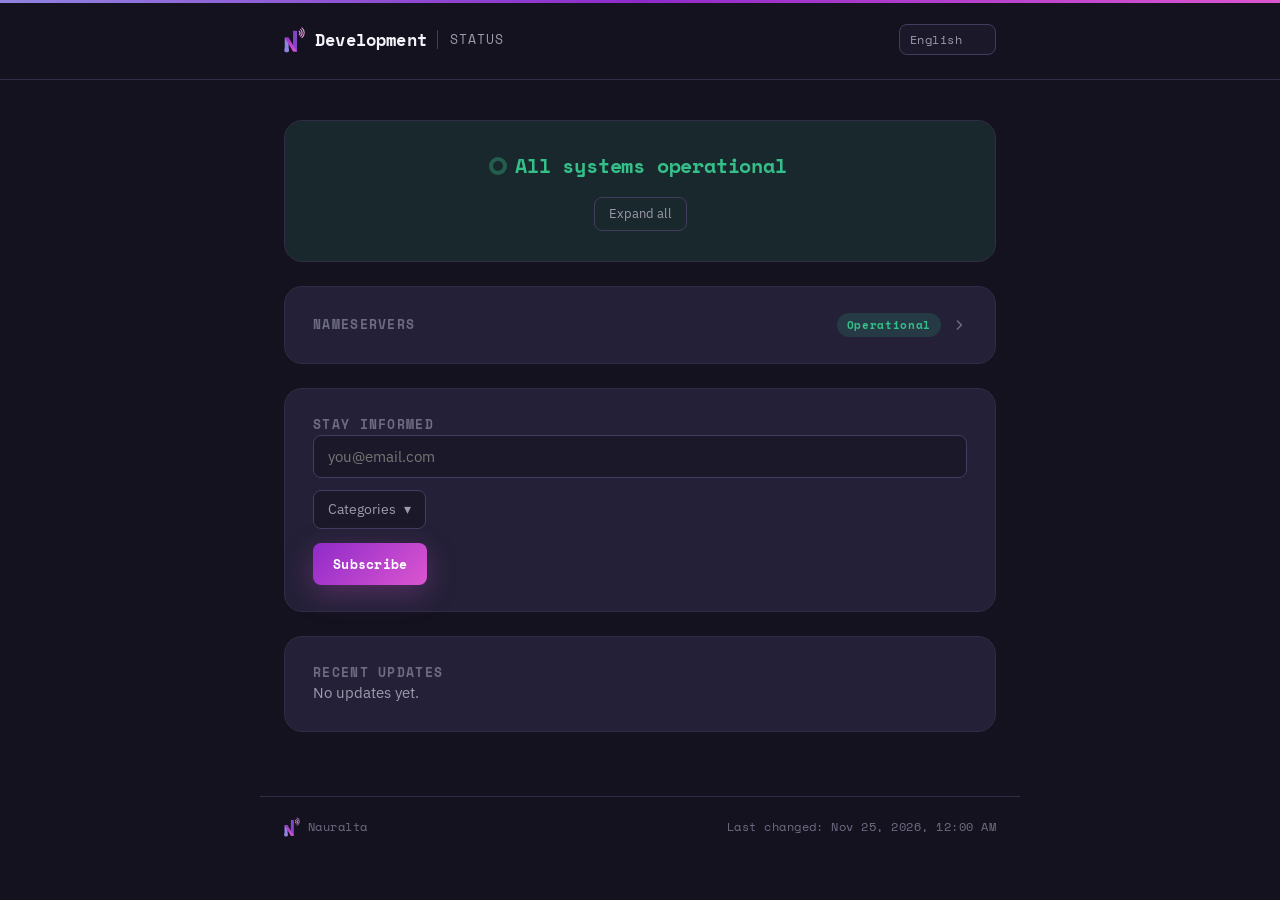
==== commit f8929489: "Publish status page" ====
--- a/index.html
+++ b/index.html
@@ -16,7 +16,7 @@
     <path d="M488.62,166.27 A105,105 0 0,1 488.62,326.73" fill="none" stroke="url(#hg-arc)" stroke-width="29" stroke-linecap="round"></path>
     <path d="M520.44,122.41 A158,158 0 0,1 520.44,363.59" fill="none" stroke="url(#hg-arc)" stroke-width="26" stroke-linecap="round"></path>
   </g>
-</svg><span class="brand-name">Development</span><span class="brand-sub" data-i18n="brand.subtitle">Status</span></div><select id="lang-switch" class="lang-switch" aria-label="Language"></select></div></header><main class="wrap"><section class="hero hero-good"><div class="hero-status"><span class="hero-dot"></span><h1 data-i18n="hero.good">All systems operational</h1></div><button type="button" id="toggle-all-groups" class="hero-toggle-all" data-i18n="groups.expandAll">Expand all</button></section><section class="card group collapsed" data-group-id="19abde64-874f-4d78-b377-1428c0a2040a"><button type="button" class="group-head" data-group-toggle><h2 class="group-title">Nameservers</h2><span class="group-head-right"><span class="badge badge-good" data-i18n="state.operational">Operational</span><svg class="chevron" viewBox="0 0 20 20" fill="none" xmlns="http://www.w3.org/2000/svg" aria-hidden="true"><path d="M5 8l5 5 5-5" stroke="currentColor" stroke-width="2" stroke-linecap="round" stroke-linejoin="round"/></svg></span></button><div class="rows"><div class="row"><div class="row-top"><span class="row-name-group"><span class="dot dot-good"></span><span class="row-name">ns2</span><span class="sr-only" data-i18n="state.operational">Operational</span></span><span class="row-uptime uptime-good" data-i18n-template="history.uptime" data-value="99.945">99.945% uptime</span></div><div class="hbars"><span class="hbar hbar-nodata" tabindex="0" data-status="nodata" data-date="2026-08-26" data-down-seconds="0" data-degraded-seconds="0"></span><span class="hbar hbar-nodata" tabindex="0" data-status="nodata" data-date="2026-08-27" data-down-seconds="0" data-degraded-seconds="0"></span><span class="hbar hbar-nodata" tabindex="0" data-status="nodata" data-date="2026-08-28" data-down-seconds="0" data-degraded-seconds="0"></span><span class="hbar hbar-nodata" tabindex="0" data-status="nodata" data-date="2026-08-29" data-down-seconds="0" data-degraded-seconds="0"></span><span class="hbar hbar-nodata" tabindex="0" data-status="nodata" data-date="2026-08-30" data-down-seconds="0" data-degraded-seconds="0"></span><span class="hbar hbar-nodata" tabindex="0" data-status="nodata" data-date="2026-08-31" data-down-seconds="0" data-degraded-seconds="0"></span><span class="hbar hbar-nodata" tabindex="0" data-status="nodata" data-date="2026-09-01" data-down-seconds="0" data-degraded-seconds="0"></span><span class="hbar hbar-nodata" tabindex="0" data-status="nodata" data-date="2026-09-02" data-down-seconds="0" data-degraded-seconds="0"></span><span class="hbar hbar-nodata" tabindex="0" data-status="nodata" data-date="2026-09-03" data-down-seconds="0" data-degraded-seconds="0"></span><span class="hbar hbar-nodata" tabindex="0" data-status="nodata" data-date="2026-09-04" data-down-seconds="0" data-degraded-seconds="0"></span><span class="hbar hbar-down" tabindex="0" data-status="down" data-date="2026-09-05" data-down-seconds="2968.188" data-degraded-seconds="25776.981422999997"></span><span class="hbar hbar-operational" tabindex="0" data-status="operational" data-date="2026-09-06" data-down-seconds="0" data-degraded-seconds="0"></span><span class="hbar hbar-operational" tabindex="0" data-status="operational" data-date="2026-09-07" data-down-seconds="0" data-degraded-seconds="0"></span><span class="hbar hbar-operational" tabindex="0" data-status="operational" data-date="2026-09-08" data-down-seconds="0" data-degraded-seconds="0"></span><span class="hbar hbar-operational" tabindex="0" data-status="operational" data-date="2026-09-09" data-down-seconds="0" data-degraded-seconds="0"></span><span class="hbar hbar-operational" tabindex="0" data-status="operational" data-date="2026-09-10" data-down-seconds="0" data-degraded-seconds="0"></span><span class="hbar hbar-operational" tabindex="0" data-status="operational" data-date="2026-09-11" data-down-seconds="0" data-degraded-seconds="0"></span><span class="hbar hbar-operational" tabindex="0" data-status="operational" data-date="2026-09-12" data-down-seconds="0" data-degraded-seconds="0"></span><span class="hbar hbar-operational" tabindex="0" data-status="operational" data-date="2026-09-13" data-down-seconds="0" data-degraded-seconds="0"></span><span class="hbar hbar-operational" tabindex="0" data-status="operational" data-date="2026-09-14" data-down-seconds="0" data-degraded-seconds="0"></span><span class="hbar hbar-operational" tabindex="0" data-status="operational" data-date="2026-09-15" data-down-seconds="0" data-degraded-seconds="0"></span><span class="hbar hbar-operational" tabindex="0" data-status="operational" data-date="2026-09-16" data-down-seconds="0" data-degraded-seconds="0"></span><span class="hbar hbar-operational" tabindex="0" data-status="operational" data-date="2026-09-17" data-down-seconds="0" data-degraded-seconds="0"></span><span class="hbar hbar-operational" tabindex="0" data-status="operational" data-date="2026-09-18" data-down-seconds="0" data-degraded-seconds="0"></span><span class="hbar hbar-operational" tabindex="0" data-status="operational" data-date="2026-09-19" data-down-seconds="0" data-degraded-seconds="0"></span><span class="hbar hbar-operational" tabindex="0" data-status="operational" data-date="2026-09-20" data-down-seconds="0" data-degraded-seconds="0"></span><span class="hbar hbar-operational" tabindex="0" data-status="operational" data-date="2026-09-21" data-down-seconds="0" data-degraded-seconds="0"></span><span class="hbar hbar-operational" tabindex="0" data-status="operational" data-date="2026-09-22" data-down-seconds="0" data-degraded-seconds="0"></span><span class="hbar hbar-operational" tabindex="0" data-status="operational" data-date="2026-09-23" data-down-seconds="0" data-degraded-seconds="0"></span><span class="hbar hbar-operational" tabindex="0" data-status="operational" data-date="2026-09-24" data-down-seconds="0" data-degraded-seconds="0"></span><span class="hbar hbar-operational" tabindex="0" data-status="operational" data-date="2026-09-25" data-down-seconds="0" data-degraded-seconds="0"></span><span class="hbar hbar-operational" tabindex="0" data-status="operational" data-date="2026-09-26" data-down-seconds="0" data-degraded-seconds="0"></span><span class="hbar hbar-operational" tabindex="0" data-status="operational" data-date="2026-09-27" data-down-seconds="0" data-degraded-seconds="0"></span><span class="hbar hbar-operational" tabindex="0" data-status="operational" data-date="2026-09-28" data-down-seconds="0" data-degraded-seconds="0"></span><span class="hbar hbar-operational" tabindex="0" data-status="operational" data-date="2026-09-29" data-down-seconds="0" data-degraded-seconds="0"></span><span class="hbar hbar-operational" tabindex="0" data-status="operational" data-date="2026-09-30" data-down-seconds="0" data-degraded-seconds="0"></span><span class="hbar hbar-operational" tabindex="0" data-status="operational" data-date="2026-10-01" data-down-seconds="0" data-degraded-seconds="0"></span><span class="hbar hbar-operational" tabindex="0" data-status="operational" data-date="2026-10-02" data-down-seconds="0" data-degraded-seconds="0"></span><span class="hbar hbar-operational" tabindex="0" data-status="operational" data-date="2026-10-03" data-down-seconds="0" data-degraded-seconds="0"></span><span class="hbar hbar-operational" tabindex="0" data-status="operational" data-date="2026-10-04" data-down-seconds="0" data-degraded-seconds="0"></span><span class="hbar hbar-operational" tabindex="0" data-status="operational" data-date="2026-10-05" data-down-seconds="0" data-degraded-seconds="0"></span><span class="hbar hbar-operational" tabindex="0" data-status="operational" data-date="2026-10-06" data-down-seconds="0" data-degraded-seconds="0"></span><span class="hbar hbar-operational" tabindex="0" data-status="operational" data-date="2026-10-07" data-down-seconds="0" data-degraded-seconds="0"></span><span class="hbar hbar-operational" tabindex="0" data-status="operational" data-date="2026-10-08" data-down-seconds="0" data-degraded-seconds="0"></span><span class="hbar hbar-operational" tabindex="0" data-status="operational" data-date="2026-10-09" data-down-seconds="0" data-degraded-seconds="0"></span><span class="hbar hbar-operational" tabindex="0" data-status="operational" data-date="2026-10-10" data-down-seconds="0" data-degraded-seconds="0"></span><span class="hbar hbar-operational" tabindex="0" data-status="operational" data-date="2026-10-11" data-down-seconds="0" data-degraded-seconds="0"></span><span class="hbar hbar-operational" tabindex="0" data-status="operational" data-date="2026-10-12" data-down-seconds="0" data-degraded-seconds="0"></span><span class="hbar hbar-operational" tabindex="0" data-status="operational" data-date="2026-10-13" data-down-seconds="0" data-degraded-seconds="0"></span><span class="hbar hbar-operational" tabindex="0" data-status="operational" data-date="2026-10-14" data-down-seconds="0" data-degraded-seconds="0"></span><span class="hbar hbar-operational" tabindex="0" data-status="operational" data-date="2026-10-15" data-down-seconds="0" data-degraded-seconds="0"></span><span class="hbar hbar-operational" tabindex="0" data-status="operational" data-date="2026-10-16" data-down-seconds="0" data-degraded-seconds="0"></span><span class="hbar hbar-operational" tabindex="0" data-status="operational" data-date="2026-10-17" data-down-seconds="0" data-degraded-seconds="0"></span><span class="hbar hbar-operational" tabindex="0" data-status="operational" data-date="2026-10-18" data-down-seconds="0" data-degraded-seconds="0"></span><span class="hbar hbar-operational" tabindex="0" data-status="operational" data-date="2026-10-19" data-down-seconds="0" data-degraded-seconds="0"></span><span class="hbar hbar-operational" tabindex="0" data-status="operational" data-date="2026-10-20" data-down-seconds="0" data-degraded-seconds="0"></span><span class="hbar hbar-operational" tabindex="0" data-status="operational" data-date="2026-10-21" data-down-seconds="0" data-degraded-seconds="0"></span><span class="hbar hbar-operational" tabindex="0" data-status="operational" data-date="2026-10-22" data-down-seconds="0" data-degraded-seconds="0"></span><span class="hbar hbar-operational" tabindex="0" data-status="operational" data-date="2026-10-23" data-down-seconds="0" data-degraded-seconds="0"></span><span class="hbar hbar-operational" tabindex="0" data-status="operational" data-date="2026-10-24" data-down-seconds="0" data-degraded-seconds="0"></span><span class="hbar hbar-operational" tabindex="0" data-status="operational" data-date="2026-10-25" data-down-seconds="0" data-degraded-seconds="0"></span><span class="hbar hbar-operational" tabindex="0" data-status="operational" data-date="2026-10-26" data-down-seconds="0" data-degraded-seconds="0"></span><span class="hbar hbar-operational" tabindex="0" data-status="operational" data-date="2026-10-27" data-down-seconds="0" data-degraded-seconds="0"></span><span class="hbar hbar-operational" tabindex="0" data-status="operational" data-date="2026-10-28" data-down-seconds="0" data-degraded-seconds="0"></span><span class="hbar hbar-operational" tabindex="0" data-status="operational" data-date="2026-10-29" data-down-seconds="0" data-degraded-seconds="0"></span><span class="hbar hbar-operational" tabindex="0" data-status="operational" data-date="2026-10-30" data-down-seconds="0" data-degraded-seconds="0"></span><span class="hbar hbar-operational" tabindex="0" data-status="operational" data-date="2026-10-31" data-down-seconds="0" data-degraded-seconds="0"></span><span class="hbar hbar-operational" tabindex="0" data-status="operational" data-date="2026-11-01" data-down-seconds="0" data-degraded-seconds="0"></span><span class="hbar hbar-operational" tabindex="0" data-status="operational" data-date="2026-11-02" data-down-seconds="0" data-degraded-seconds="0"></span><span class="hbar hbar-operational" tabindex="0" data-status="operational" data-date="2026-11-03" data-down-seconds="0" data-degraded-seconds="0"></span><span class="hbar hbar-operational" tabindex="0" data-status="operational" data-date="2026-11-04" data-down-seconds="0" data-degraded-seconds="0"></span><span class="hbar hbar-operational" tabindex="0" data-status="operational" data-date="2026-11-05" data-down-seconds="0" data-degraded-seconds="0"></span><span class="hbar hbar-operational" tabindex="0" data-status="operational" data-date="2026-11-06" data-down-seconds="0" data-degraded-seconds="0"></span><span class="hbar hbar-operational" tabindex="0" data-status="operational" data-date="2026-11-07" data-down-seconds="0" data-degraded-seconds="0"></span><span class="hbar hbar-operational" tabindex="0" data-status="operational" data-date="2026-11-08" data-down-seconds="0" data-degraded-seconds="0"></span><span class="hbar hbar-operational" tabindex="0" data-status="operational" data-date="2026-11-09" data-down-seconds="0" data-degraded-seconds="0"></span><span class="hbar hbar-down" tabindex="0" data-status="down" data-date="2026-11-10" data-down-seconds="390.732" data-degraded-seconds="0"></span><span class="hbar hbar-operational" tabindex="0" data-status="operational" data-date="2026-11-11" data-down-seconds="0" data-degraded-seconds="0"></span><span class="hbar hbar-operational" tabindex="0" data-status="operational" data-date="2026-11-12" data-down-seconds="0" data-degraded-seconds="0"></span><span class="hbar hbar-operational" tabindex="0" data-status="operational" data-date="2026-11-13" data-down-seconds="0" data-degraded-seconds="0"></span><span class="hbar hbar-operational" tabindex="0" data-status="operational" data-date="2026-11-14" data-down-seconds="0" data-degraded-seconds="0"></span><span class="hbar hbar-operational" tabindex="0" data-status="operational" data-date="2026-11-15" data-down-seconds="0" data-degraded-seconds="0"></span><span class="hbar hbar-operational" tabindex="0" data-status="operational" data-date="2026-11-16" data-down-seconds="0" data-degraded-seconds="0"></span><span class="hbar hbar-down" tabindex="0" data-status="down" data-date="2026-11-17" data-down-seconds="412.298" data-degraded-seconds="0"></span><span class="hbar hbar-operational" tabindex="0" data-status="operational" data-date="2026-11-18" data-down-seconds="0" data-degraded-seconds="0"></span><span class="hbar hbar-operational" tabindex="0" data-status="operational" data-date="2026-11-19" data-down-seconds="0" data-degraded-seconds="0"></span><span class="hbar hbar-operational" tabindex="0" data-status="operational" data-date="2026-11-20" data-down-seconds="0" data-degraded-seconds="0"></span><span class="hbar hbar-operational" tabindex="0" data-status="operational" data-date="2026-11-21" data-down-seconds="0" data-degraded-seconds="0"></span><span class="hbar hbar-operational" tabindex="0" data-status="operational" data-date="2026-11-22" data-down-seconds="0" data-degraded-seconds="0"></span><span class="hbar hbar-operational" tabindex="0" data-status="operational" data-date="2026-11-23" data-down-seconds="0" data-degraded-seconds="0"></span><span class="hbar hbar-operational" tabindex="0" data-status="operational" data-date="2026-11-24" data-down-seconds="0" data-degraded-seconds="0"></span></div><div class="row-dates"><span class="days-full" data-i18n-template="history.daysAgo" data-value="90">90 days ago</span><span class="days-mobile" data-i18n-template="history.daysAgo" data-value="30">30 days ago</span><span data-i18n="history.today">Today</span></div></div><div class="row"><div class="row-top"><span class="row-name-group"><span class="dot dot-good"></span><span class="row-name">ns1</span><span class="sr-only" data-i18n="state.operational">Operational</span></span><span class="row-uptime uptime-good" data-i18n-template="history.uptime" data-value="100">100% uptime</span></div><div class="hbars"><span class="hbar hbar-nodata" tabindex="0" data-status="nodata" data-date="2026-08-26" data-down-seconds="0" data-degraded-seconds="0"></span><span class="hbar hbar-nodata" tabindex="0" data-status="nodata" data-date="2026-08-27" data-down-seconds="0" data-degraded-seconds="0"></span><span class="hbar hbar-nodata" tabindex="0" data-status="nodata" data-date="2026-08-28" data-down-seconds="0" data-degraded-seconds="0"></span><span class="hbar hbar-nodata" tabindex="0" data-status="nodata" data-date="2026-08-29" data-down-seconds="0" data-degraded-seconds="0"></span><span class="hbar hbar-nodata" tabindex="0" data-status="nodata" data-date="2026-08-30" data-down-seconds="0" data-degraded-seconds="0"></span><span class="hbar hbar-nodata" tabindex="0" data-status="nodata" data-date="2026-08-31" data-down-seconds="0" data-degraded-seconds="0"></span><span class="hbar hbar-nodata" tabindex="0" data-status="nodata" data-date="2026-09-01" data-down-seconds="0" data-degraded-seconds="0"></span><span class="hbar hbar-nodata" tabindex="0" data-status="nodata" data-date="2026-09-02" data-down-seconds="0" data-degraded-seconds="0"></span><span class="hbar hbar-nodata" tabindex="0" data-status="nodata" data-date="2026-09-03" data-down-seconds="0" data-degraded-seconds="0"></span><span class="hbar hbar-nodata" tabindex="0" data-status="nodata" data-date="2026-09-04" data-down-seconds="0" data-degraded-seconds="0"></span><span class="hbar hbar-degraded" tabindex="0" data-status="degraded" data-date="2026-09-05" data-down-seconds="0" data-degraded-seconds="33.408255"></span><span class="hbar hbar-operational" tabindex="0" data-status="operational" data-date="2026-09-06" data-down-seconds="0" data-degraded-seconds="0"></span><span class="hbar hbar-operational" tabindex="0" data-status="operational" data-date="2026-09-07" data-down-seconds="0" data-degraded-seconds="0"></span><span class="hbar hbar-operational" tabindex="0" data-status="operational" data-date="2026-09-08" data-down-seconds="0" data-degraded-seconds="0"></span><span class="hbar hbar-operational" tabindex="0" data-status="operational" data-date="2026-09-09" data-down-seconds="0" data-degraded-seconds="0"></span><span class="hbar hbar-operational" tabindex="0" data-status="operational" data-date="2026-09-10" data-down-seconds="0" data-degraded-seconds="0"></span><span class="hbar hbar-operational" tabindex="0" data-status="operational" data-date="2026-09-11" data-down-seconds="0" data-degraded-seconds="0"></span><span class="hbar hbar-operational" tabindex="0" data-status="operational" data-date="2026-09-12" data-down-seconds="0" data-degraded-seconds="0"></span><span class="hbar hbar-operational" tabindex="0" data-status="operational" data-date="2026-09-13" data-down-seconds="0" data-degraded-seconds="0"></span><span class="hbar hbar-operational" tabindex="0" data-status="operational" data-date="2026-09-14" data-down-seconds="0" data-degraded-seconds="0"></span><span class="hbar hbar-operational" tabindex="0" data-status="operational" data-date="2026-09-15" data-down-seconds="0" data-degraded-seconds="0"></span><span class="hbar hbar-operational" tabindex="0" data-status="operational" data-date="2026-09-16" data-down-seconds="0" data-degraded-seconds="0"></span><span class="hbar hbar-operational" tabindex="0" data-status="operational" data-date="2026-09-17" data-down-seconds="0" data-degraded-seconds="0"></span><span class="hbar hbar-operational" tabindex="0" data-status="operational" data-date="2026-09-18" data-down-seconds="0" data-degraded-seconds="0"></span><span class="hbar hbar-operational" tabindex="0" data-status="operational" data-date="2026-09-19" data-down-seconds="0" data-degraded-seconds="0"></span><span class="hbar hbar-operational" tabindex="0" data-status="operational" data-date="2026-09-20" data-down-seconds="0" data-degraded-seconds="0"></span><span class="hbar hbar-operational" tabindex="0" data-status="operational" data-date="2026-09-21" data-down-seconds="0" data-degraded-seconds="0"></span><span class="hbar hbar-operational" tabindex="0" data-status="operational" data-date="2026-09-22" data-down-seconds="0" data-degraded-seconds="0"></span><span class="hbar hbar-operational" tabindex="0" data-status="operational" data-date="2026-09-23" data-down-seconds="0" data-degraded-seconds="0"></span><span class="hbar hbar-operational" tabindex="0" data-status="operational" data-date="2026-09-24" data-down-seconds="0" data-degraded-seconds="0"></span><span class="hbar hbar-operational" tabindex="0" data-status="operational" data-date="2026-09-25" data-down-seconds="0" data-degraded-seconds="0"></span><span class="hbar hbar-operational" tabindex="0" data-status="operational" data-date="2026-09-26" data-down-seconds="0" data-degraded-seconds="0"></span><span class="hbar hbar-operational" tabindex="0" data-status="operational" data-date="2026-09-27" data-down-seconds="0" data-degraded-seconds="0"></span><span class="hbar hbar-operational" tabindex="0" data-status="operational" data-date="2026-09-28" data-down-seconds="0" data-degraded-seconds="0"></span><span class="hbar hbar-operational" tabindex="0" data-status="operational" data-date="2026-09-29" data-down-seconds="0" data-degraded-seconds="0"></span><span class="hbar hbar-operational" tabindex="0" data-status="operational" data-date="2026-09-30" data-down-seconds="0" data-degraded-seconds="0"></span><span class="hbar hbar-operational" tabindex="0" data-status="operational" data-date="2026-10-01" data-down-seconds="0" data-degraded-seconds="0"></span><span class="hbar hbar-operational" tabindex="0" data-status="operational" data-date="2026-10-02" data-down-seconds="0" data-degraded-seconds="0"></span><span class="hbar hbar-operational" tabindex="0" data-status="operational" data-date="2026-10-03" data-down-seconds="0" data-degraded-seconds="0"></span><span class="hbar hbar-operational" tabindex="0" data-status="operational" data-date="2026-10-04" data-down-seconds="0" data-degraded-seconds="0"></span><span class="hbar hbar-operational" tabindex="0" data-status="operational" data-date="2026-10-05" data-down-seconds="0" data-degraded-seconds="0"></span><span class="hbar hbar-operational" tabindex="0" data-status="operational" data-date="2026-10-06" data-down-seconds="0" data-degraded-seconds="0"></span><span class="hbar hbar-operational" tabindex="0" data-status="operational" data-date="2026-10-07" data-down-seconds="0" data-degraded-seconds="0"></span><span class="hbar hbar-operational" tabindex="0" data-status="operational" data-date="2026-10-08" data-down-seconds="0" data-degraded-seconds="0"></span><span class="hbar hbar-operational" tabindex="0" data-status="operational" data-date="2026-10-09" data-down-seconds="0" data-degraded-seconds="0"></span><span class="hbar hbar-operational" tabindex="0" data-status="operational" data-date="2026-10-10" data-down-seconds="0" data-degraded-seconds="0"></span><span class="hbar hbar-operational" tabindex="0" data-status="operational" data-date="2026-10-11" data-down-seconds="0" data-degraded-seconds="0"></span><span class="hbar hbar-operational" tabindex="0" data-status="operational" data-date="2026-10-12" data-down-seconds="0" data-degraded-seconds="0"></span><span class="hbar hbar-operational" tabindex="0" data-status="operational" data-date="2026-10-13" data-down-seconds="0" data-degraded-seconds="0"></span><span class="hbar hbar-operational" tabindex="0" data-status="operational" data-date="2026-10-14" data-down-seconds="0" data-degraded-seconds="0"></span><span class="hbar hbar-operational" tabindex="0" data-status="operational" data-date="2026-10-15" data-down-seconds="0" data-degraded-seconds="0"></span><span class="hbar hbar-operational" tabindex="0" data-status="operational" data-date="2026-10-16" data-down-seconds="0" data-degraded-seconds="0"></span><span class="hbar hbar-operational" tabindex="0" data-status="operational" data-date="2026-10-17" data-down-seconds="0" data-degraded-seconds="0"></span><span class="hbar hbar-operational" tabindex="0" data-status="operational" data-date="2026-10-18" data-down-seconds="0" data-degraded-seconds="0"></span><span class="hbar hbar-operational" tabindex="0" data-status="operational" data-date="2026-10-19" data-down-seconds="0" data-degraded-seconds="0"></span><span class="hbar hbar-operational" tabindex="0" data-status="operational" data-date="2026-10-20" data-down-seconds="0" data-degraded-seconds="0"></span><span class="hbar hbar-operational" tabindex="0" data-status="operational" data-date="2026-10-21" data-down-seconds="0" data-degraded-seconds="0"></span><span class="hbar hbar-operational" tabindex="0" data-status="operational" data-date="2026-10-22" data-down-seconds="0" data-degraded-seconds="0"></span><span class="hbar hbar-operational" tabindex="0" data-status="operational" data-date="2026-10-23" data-down-seconds="0" data-degraded-seconds="0"></span><span class="hbar hbar-operational" tabindex="0" data-status="operational" data-date="2026-10-24" data-down-seconds="0" data-degraded-seconds="0"></span><span class="hbar hbar-operational" tabindex="0" data-status="operational" data-date="2026-10-25" data-down-seconds="0" data-degraded-seconds="0"></span><span class="hbar hbar-operational" tabindex="0" data-status="operational" data-date="2026-10-26" data-down-seconds="0" data-degraded-seconds="0"></span><span class="hbar hbar-operational" tabindex="0" data-status="operational" data-date="2026-10-27" data-down-seconds="0" data-degraded-seconds="0"></span><span class="hbar hbar-operational" tabindex="0" data-status="operational" data-date="2026-10-28" data-down-seconds="0" data-degraded-seconds="0"></span><span class="hbar hbar-operational" tabindex="0" data-status="operational" data-date="2026-10-29" data-down-seconds="0" data-degraded-seconds="0"></span><span class="hbar hbar-operational" tabindex="0" data-status="operational" data-date="2026-10-30" data-down-seconds="0" data-degraded-seconds="0"></span><span class="hbar hbar-operational" tabindex="0" data-status="operational" data-date="2026-10-31" data-down-seconds="0" data-degraded-seconds="0"></span><span class="hbar hbar-operational" tabindex="0" data-status="operational" data-date="2026-11-01" data-down-seconds="0" data-degraded-seconds="0"></span><span class="hbar hbar-operational" tabindex="0" data-status="operational" data-date="2026-11-02" data-down-seconds="0" data-degraded-seconds="0"></span><span class="hbar hbar-operational" tabindex="0" data-status="operational" data-date="2026-11-03" data-down-seconds="0" data-degraded-seconds="0"></span><span class="hbar hbar-operational" tabindex="0" data-status="operational" data-date="2026-11-04" data-down-seconds="0" data-degraded-seconds="0"></span><span class="hbar hbar-operational" tabindex="0" data-status="operational" data-date="2026-11-05" data-down-seconds="0" data-degraded-seconds="0"></span><span class="hbar hbar-operational" tabindex="0" data-status="operational" data-date="2026-11-06" data-down-seconds="0" data-degraded-seconds="0"></span><span class="hbar hbar-operational" tabindex="0" data-status="operational" data-date="2026-11-07" data-down-seconds="0" data-degraded-seconds="0"></span><span class="hbar hbar-operational" tabindex="0" data-status="operational" data-date="2026-11-08" data-down-seconds="0" data-degraded-seconds="0"></span><span class="hbar hbar-operational" tabindex="0" data-status="operational" data-date="2026-11-09" data-down-seconds="0" data-degraded-seconds="0"></span><span class="hbar hbar-operational" tabindex="0" data-status="operational" data-date="2026-11-10" data-down-seconds="0" data-degraded-seconds="0"></span><span class="hbar hbar-operational" tabindex="0" data-status="operational" data-date="2026-11-11" data-down-seconds="0" data-degraded-seconds="0"></span><span class="hbar hbar-operational" tabindex="0" data-status="operational" data-date="2026-11-12" data-down-seconds="0" data-degraded-seconds="0"></span><span class="hbar hbar-operational" tabindex="0" data-status="operational" data-date="2026-11-13" data-down-seconds="0" data-degraded-seconds="0"></span><span class="hbar hbar-operational" tabindex="0" data-status="operational" data-date="2026-11-14" data-down-seconds="0" data-degraded-seconds="0"></span><span class="hbar hbar-operational" tabindex="0" data-status="operational" data-date="2026-11-15" data-down-seconds="0" data-degraded-seconds="0"></span><span class="hbar hbar-operational" tabindex="0" data-status="operational" data-date="2026-11-16" data-down-seconds="0" data-degraded-seconds="0"></span><span class="hbar hbar-operational" tabindex="0" data-status="operational" data-date="2026-11-17" data-down-seconds="0" data-degraded-seconds="0"></span><span class="hbar hbar-operational" tabindex="0" data-status="operational" data-date="2026-11-18" data-down-seconds="0" data-degraded-seconds="0"></span><span class="hbar hbar-operational" tabindex="0" data-status="operational" data-date="2026-11-19" data-down-seconds="0" data-degraded-seconds="0"></span><span class="hbar hbar-operational" tabindex="0" data-status="operational" data-date="2026-11-20" data-down-seconds="0" data-degraded-seconds="0"></span><span class="hbar hbar-operational" tabindex="0" data-status="operational" data-date="2026-11-21" data-down-seconds="0" data-degraded-seconds="0"></span><span class="hbar hbar-operational" tabindex="0" data-status="operational" data-date="2026-11-22" data-down-seconds="0" data-degraded-seconds="0"></span><span class="hbar hbar-operational" tabindex="0" data-status="operational" data-date="2026-11-23" data-down-seconds="0" data-degraded-seconds="0"></span><span class="hbar hbar-operational" tabindex="0" data-status="operational" data-date="2026-11-24" data-down-seconds="0" data-degraded-seconds="0"></span></div><div class="row-dates"><span class="days-full" data-i18n-template="history.daysAgo" data-value="90">90 days ago</span><span class="days-mobile" data-i18n-template="history.daysAgo" data-value="30">30 days ago</span><span data-i18n="history.today">Today</span></div></div></div></section><section class="card"><h2 class="group-title" data-i18n="subscribe.title">Stay informed</h2><form id="subscribe-form" class="subscribe"><input type="email" id="subscribe-email" required data-i18n-placeholder="subscribe.placeholder" placeholder="you@email.com"><details class="categories-dropdown"><summary data-i18n="subscribe.categories">Categories</summary><div class="subscribe-categories"><label class="subscribe-category"><input type="checkbox" class="subscribe-group" data-group-id="19abde64-874f-4d78-b377-1428c0a2040a" checked> Nameservers</label></div></details><button type="submit" data-i18n="subscribe.button">Subscribe</button></form><p id="subscribe-result" class="muted" hidden></p><div id="manage-section" hidden><h2 class="group-title" data-i18n="manage.title">Manage your subscription</h2><form id="manage-form" class="subscribe"><details class="categories-dropdown"><summary data-i18n="subscribe.categories">Categories</summary><div class="subscribe-categories"><label class="subscribe-category"><input type="checkbox" class="manage-group" data-group-id="19abde64-874f-4d78-b377-1428c0a2040a" checked> Nameservers</label></div></details><button type="submit" data-i18n="manage.saveButton">Save preferences</button></form><p id="manage-result" class="muted" hidden></p></div></section><section class="card"><h2 class="group-title" data-i18n="updates.title">Recent updates</h2><p class="muted" data-i18n="updates.empty">No updates yet.</p></section></main><footer class="wrap foot"><a class="foot-brand" href="https://nauralta.com"><svg class="foot-icon" viewBox="246 54 258 318" xmlns="http://www.w3.org/2000/svg" aria-hidden="true">
+</svg><span class="brand-name">Development</span><span class="brand-sub" data-i18n="brand.subtitle">Status</span></div><select id="lang-switch" class="lang-switch" aria-label="Language"></select></div></header><main class="wrap"><section class="hero hero-good"><div class="hero-status"><span class="hero-dot"></span><h1 data-i18n="hero.good">All systems operational</h1></div><button type="button" id="toggle-all-groups" class="hero-toggle-all" data-i18n="groups.expandAll">Expand all</button></section><section class="card group collapsed" data-group-id="19abde64-874f-4d78-b377-1428c0a2040a"><button type="button" class="group-head" data-group-toggle><h2 class="group-title">Nameservers</h2><span class="group-head-right"><span class="badge badge-good" data-i18n="state.operational">Operational</span><svg class="chevron" viewBox="0 0 20 20" fill="none" xmlns="http://www.w3.org/2000/svg" aria-hidden="true"><path d="M5 8l5 5 5-5" stroke="currentColor" stroke-width="2" stroke-linecap="round" stroke-linejoin="round"/></svg></span></button><div class="rows"><div class="row"><div class="row-top"><span class="row-name-group"><span class="dot dot-good"></span><span class="row-name">ns2</span><span class="sr-only" data-i18n="state.operational">Operational</span></span><span class="row-uptime uptime-good" data-i18n-template="history.uptime" data-value="99.946">99.946% uptime</span></div><div class="hbars"><span class="hbar hbar-nodata" tabindex="0" data-status="nodata" data-date="2026-08-27" data-down-seconds="0" data-degraded-seconds="0"></span><span class="hbar hbar-nodata" tabindex="0" data-status="nodata" data-date="2026-08-28" data-down-seconds="0" data-degraded-seconds="0"></span><span class="hbar hbar-nodata" tabindex="0" data-status="nodata" data-date="2026-08-29" data-down-seconds="0" data-degraded-seconds="0"></span><span class="hbar hbar-nodata" tabindex="0" data-status="nodata" data-date="2026-08-30" data-down-seconds="0" data-degraded-seconds="0"></span><span class="hbar hbar-nodata" tabindex="0" data-status="nodata" data-date="2026-08-31" data-down-seconds="0" data-degraded-seconds="0"></span><span class="hbar hbar-nodata" tabindex="0" data-status="nodata" data-date="2026-09-01" data-down-seconds="0" data-degraded-seconds="0"></span><span class="hbar hbar-nodata" tabindex="0" data-status="nodata" data-date="2026-09-02" data-down-seconds="0" data-degraded-seconds="0"></span><span class="hbar hbar-nodata" tabindex="0" data-status="nodata" data-date="2026-09-03" data-down-seconds="0" data-degraded-seconds="0"></span><span class="hbar hbar-nodata" tabindex="0" data-status="nodata" data-date="2026-09-04" data-down-seconds="0" data-degraded-seconds="0"></span><span class="hbar hbar-down" tabindex="0" data-status="down" data-date="2026-09-05" data-down-seconds="2968.188" data-degraded-seconds="25776.981422999997"></span><span class="hbar hbar-operational" tabindex="0" data-status="operational" data-date="2026-09-06" data-down-seconds="0" data-degraded-seconds="0"></span><span class="hbar hbar-operational" tabindex="0" data-status="operational" data-date="2026-09-07" data-down-seconds="0" data-degraded-seconds="0"></span><span class="hbar hbar-operational" tabindex="0" data-status="operational" data-date="2026-09-08" data-down-seconds="0" data-degraded-seconds="0"></span><span class="hbar hbar-operational" tabindex="0" data-status="operational" data-date="2026-09-09" data-down-seconds="0" data-degraded-seconds="0"></span><span class="hbar hbar-operational" tabindex="0" data-status="operational" data-date="2026-09-10" data-down-seconds="0" data-degraded-seconds="0"></span><span class="hbar hbar-operational" tabindex="0" data-status="operational" data-date="2026-09-11" data-down-seconds="0" data-degraded-seconds="0"></span><span class="hbar hbar-operational" tabindex="0" data-status="operational" data-date="2026-09-12" data-down-seconds="0" data-degraded-seconds="0"></span><span class="hbar hbar-operational" tabindex="0" data-status="operational" data-date="2026-09-13" data-down-seconds="0" data-degraded-seconds="0"></span><span class="hbar hbar-operational" tabindex="0" data-status="operational" data-date="2026-09-14" data-down-seconds="0" data-degraded-seconds="0"></span><span class="hbar hbar-operational" tabindex="0" data-status="operational" data-date="2026-09-15" data-down-seconds="0" data-degraded-seconds="0"></span><span class="hbar hbar-operational" tabindex="0" data-status="operational" data-date="2026-09-16" data-down-seconds="0" data-degraded-seconds="0"></span><span class="hbar hbar-operational" tabindex="0" data-status="operational" data-date="2026-09-17" data-down-seconds="0" data-degraded-seconds="0"></span><span class="hbar hbar-operational" tabindex="0" data-status="operational" data-date="2026-09-18" data-down-seconds="0" data-degraded-seconds="0"></span><span class="hbar hbar-operational" tabindex="0" data-status="operational" data-date="2026-09-19" data-down-seconds="0" data-degraded-seconds="0"></span><span class="hbar hbar-operational" tabindex="0" data-status="operational" data-date="2026-09-20" data-down-seconds="0" data-degraded-seconds="0"></span><span class="hbar hbar-operational" tabindex="0" data-status="operational" data-date="2026-09-21" data-down-seconds="0" data-degraded-seconds="0"></span><span class="hbar hbar-operational" tabindex="0" data-status="operational" data-date="2026-09-22" data-down-seconds="0" data-degraded-seconds="0"></span><span class="hbar hbar-operational" tabindex="0" data-status="operational" data-date="2026-09-23" data-down-seconds="0" data-degraded-seconds="0"></span><span class="hbar hbar-operational" tabindex="0" data-status="operational" data-date="2026-09-24" data-down-seconds="0" data-degraded-seconds="0"></span><span class="hbar hbar-operational" tabindex="0" data-status="operational" data-date="2026-09-25" data-down-seconds="0" data-degraded-seconds="0"></span><span class="hbar hbar-operational" tabindex="0" data-status="operational" data-date="2026-09-26" data-down-seconds="0" data-degraded-seconds="0"></span><span class="hbar hbar-operational" tabindex="0" data-status="operational" data-date="2026-09-27" data-down-seconds="0" data-degraded-seconds="0"></span><span class="hbar hbar-operational" tabindex="0" data-status="operational" data-date="2026-09-28" data-down-seconds="0" data-degraded-seconds="0"></span><span class="hbar hbar-operational" tabindex="0" data-status="operational" data-date="2026-09-29" data-down-seconds="0" data-degraded-seconds="0"></span><span class="hbar hbar-operational" tabindex="0" data-status="operational" data-date="2026-09-30" data-down-seconds="0" data-degraded-seconds="0"></span><span class="hbar hbar-operational" tabindex="0" data-status="operational" data-date="2026-10-01" data-down-seconds="0" data-degraded-seconds="0"></span><span class="hbar hbar-operational" tabindex="0" data-status="operational" data-date="2026-10-02" data-down-seconds="0" data-degraded-seconds="0"></span><span class="hbar hbar-operational" tabindex="0" data-status="operational" data-date="2026-10-03" data-down-seconds="0" data-degraded-seconds="0"></span><span class="hbar hbar-operational" tabindex="0" data-status="operational" data-date="2026-10-04" data-down-seconds="0" data-degraded-seconds="0"></span><span class="hbar hbar-operational" tabindex="0" data-status="operational" data-date="2026-10-05" data-down-seconds="0" data-degraded-seconds="0"></span><span class="hbar hbar-operational" tabindex="0" data-status="operational" data-date="2026-10-06" data-down-seconds="0" data-degraded-seconds="0"></span><span class="hbar hbar-operational" tabindex="0" data-status="operational" data-date="2026-10-07" data-down-seconds="0" data-degraded-seconds="0"></span><span class="hbar hbar-operational" tabindex="0" data-status="operational" data-date="2026-10-08" data-down-seconds="0" data-degraded-seconds="0"></span><span class="hbar hbar-operational" tabindex="0" data-status="operational" data-date="2026-10-09" data-down-seconds="0" data-degraded-seconds="0"></span><span class="hbar hbar-operational" tabindex="0" data-status="operational" data-date="2026-10-10" data-down-seconds="0" data-degraded-seconds="0"></span><span class="hbar hbar-operational" tabindex="0" data-status="operational" data-date="2026-10-11" data-down-seconds="0" data-degraded-seconds="0"></span><span class="hbar hbar-operational" tabindex="0" data-status="operational" data-date="2026-10-12" data-down-seconds="0" data-degraded-seconds="0"></span><span class="hbar hbar-operational" tabindex="0" data-status="operational" data-date="2026-10-13" data-down-seconds="0" data-degraded-seconds="0"></span><span class="hbar hbar-operational" tabindex="0" data-status="operational" data-date="2026-10-14" data-down-seconds="0" data-degraded-seconds="0"></span><span class="hbar hbar-operational" tabindex="0" data-status="operational" data-date="2026-10-15" data-down-seconds="0" data-degraded-seconds="0"></span><span class="hbar hbar-operational" tabindex="0" data-status="operational" data-date="2026-10-16" data-down-seconds="0" data-degraded-seconds="0"></span><span class="hbar hbar-operational" tabindex="0" data-status="operational" data-date="2026-10-17" data-down-seconds="0" data-degraded-seconds="0"></span><span class="hbar hbar-operational" tabindex="0" data-status="operational" data-date="2026-10-18" data-down-seconds="0" data-degraded-seconds="0"></span><span class="hbar hbar-operational" tabindex="0" data-status="operational" data-date="2026-10-19" data-down-seconds="0" data-degraded-seconds="0"></span><span class="hbar hbar-operational" tabindex="0" data-status="operational" data-date="2026-10-20" data-down-seconds="0" data-degraded-seconds="0"></span><span class="hbar hbar-operational" tabindex="0" data-status="operational" data-date="2026-10-21" data-down-seconds="0" data-degraded-seconds="0"></span><span class="hbar hbar-operational" tabindex="0" data-status="operational" data-date="2026-10-22" data-down-seconds="0" data-degraded-seconds="0"></span><span class="hbar hbar-operational" tabindex="0" data-status="operational" data-date="2026-10-23" data-down-seconds="0" data-degraded-seconds="0"></span><span class="hbar hbar-operational" tabindex="0" data-status="operational" data-date="2026-10-24" data-down-seconds="0" data-degraded-seconds="0"></span><span class="hbar hbar-operational" tabindex="0" data-status="operational" data-date="2026-10-25" data-down-seconds="0" data-degraded-seconds="0"></span><span class="hbar hbar-operational" tabindex="0" data-status="operational" data-date="2026-10-26" data-down-seconds="0" data-degraded-seconds="0"></span><span class="hbar hbar-operational" tabindex="0" data-status="operational" data-date="2026-10-27" data-down-seconds="0" data-degraded-seconds="0"></span><span class="hbar hbar-operational" tabindex="0" data-status="operational" data-date="2026-10-28" data-down-seconds="0" data-degraded-seconds="0"></span><span class="hbar hbar-operational" tabindex="0" data-status="operational" data-date="2026-10-29" data-down-seconds="0" data-degraded-seconds="0"></span><span class="hbar hbar-operational" tabindex="0" data-status="operational" data-date="2026-10-30" data-down-seconds="0" data-degraded-seconds="0"></span><span class="hbar hbar-operational" tabindex="0" data-status="operational" data-date="2026-10-31" data-down-seconds="0" data-degraded-seconds="0"></span><span class="hbar hbar-operational" tabindex="0" data-status="operational" data-date="2026-11-01" data-down-seconds="0" data-degraded-seconds="0"></span><span class="hbar hbar-operational" tabindex="0" data-status="operational" data-date="2026-11-02" data-down-seconds="0" data-degraded-seconds="0"></span><span class="hbar hbar-operational" tabindex="0" data-status="operational" data-date="2026-11-03" data-down-seconds="0" data-degraded-seconds="0"></span><span class="hbar hbar-operational" tabindex="0" data-status="operational" data-date="2026-11-04" data-down-seconds="0" data-degraded-seconds="0"></span><span class="hbar hbar-operational" tabindex="0" data-status="operational" data-date="2026-11-05" data-down-seconds="0" data-degraded-seconds="0"></span><span class="hbar hbar-operational" tabindex="0" data-status="operational" data-date="2026-11-06" data-down-seconds="0" data-degraded-seconds="0"></span><span class="hbar hbar-operational" tabindex="0" data-status="operational" data-date="2026-11-07" data-down-seconds="0" data-degraded-seconds="0"></span><span class="hbar hbar-operational" tabindex="0" data-status="operational" data-date="2026-11-08" data-down-seconds="0" data-degraded-seconds="0"></span><span class="hbar hbar-operational" tabindex="0" data-status="operational" data-date="2026-11-09" data-down-seconds="0" data-degraded-seconds="0"></span><span class="hbar hbar-down" tabindex="0" data-status="down" data-date="2026-11-10" data-down-seconds="390.732" data-degraded-seconds="0"></span><span class="hbar hbar-operational" tabindex="0" data-status="operational" data-date="2026-11-11" data-down-seconds="0" data-degraded-seconds="0"></span><span class="hbar hbar-operational" tabindex="0" data-status="operational" data-date="2026-11-12" data-down-seconds="0" data-degraded-seconds="0"></span><span class="hbar hbar-operational" tabindex="0" data-status="operational" data-date="2026-11-13" data-down-seconds="0" data-degraded-seconds="0"></span><span class="hbar hbar-operational" tabindex="0" data-status="operational" data-date="2026-11-14" data-down-seconds="0" data-degraded-seconds="0"></span><span class="hbar hbar-operational" tabindex="0" data-status="operational" data-date="2026-11-15" data-down-seconds="0" data-degraded-seconds="0"></span><span class="hbar hbar-operational" tabindex="0" data-status="operational" data-date="2026-11-16" data-down-seconds="0" data-degraded-seconds="0"></span><span class="hbar hbar-down" tabindex="0" data-status="down" data-date="2026-11-17" data-down-seconds="412.298" data-degraded-seconds="0"></span><span class="hbar hbar-operational" tabindex="0" data-status="operational" data-date="2026-11-18" data-down-seconds="0" data-degraded-seconds="0"></span><span class="hbar hbar-operational" tabindex="0" data-status="operational" data-date="2026-11-19" data-down-seconds="0" data-degraded-seconds="0"></span><span class="hbar hbar-operational" tabindex="0" data-status="operational" data-date="2026-11-20" data-down-seconds="0" data-degraded-seconds="0"></span><span class="hbar hbar-operational" tabindex="0" data-status="operational" data-date="2026-11-21" data-down-seconds="0" data-degraded-seconds="0"></span><span class="hbar hbar-operational" tabindex="0" data-status="operational" data-date="2026-11-22" data-down-seconds="0" data-degraded-seconds="0"></span><span class="hbar hbar-operational" tabindex="0" data-status="operational" data-date="2026-11-23" data-down-seconds="0" data-degraded-seconds="0"></span><span class="hbar hbar-operational" tabindex="0" data-status="operational" data-date="2026-11-24" data-down-seconds="0" data-degraded-seconds="0"></span><span class="hbar hbar-operational" tabindex="0" data-status="operational" data-date="2026-11-25" data-down-seconds="0" data-degraded-seconds="0"></span></div><div class="row-dates"><span class="days-full" data-i18n-template="history.daysAgo" data-value="90">90 days ago</span><span class="days-mobile" data-i18n-template="history.daysAgo" data-value="30">30 days ago</span><span data-i18n="history.today">Today</span></div></div><div class="row"><div class="row-top"><span class="row-name-group"><span class="dot dot-good"></span><span class="row-name">ns1</span><span class="sr-only" data-i18n="state.operational">Operational</span></span><span class="row-uptime uptime-good" data-i18n-template="history.uptime" data-value="100">100% uptime</span></div><div class="hbars"><span class="hbar hbar-nodata" tabindex="0" data-status="nodata" data-date="2026-08-27" data-down-seconds="0" data-degraded-seconds="0"></span><span class="hbar hbar-nodata" tabindex="0" data-status="nodata" data-date="2026-08-28" data-down-seconds="0" data-degraded-seconds="0"></span><span class="hbar hbar-nodata" tabindex="0" data-status="nodata" data-date="2026-08-29" data-down-seconds="0" data-degraded-seconds="0"></span><span class="hbar hbar-nodata" tabindex="0" data-status="nodata" data-date="2026-08-30" data-down-seconds="0" data-degraded-seconds="0"></span><span class="hbar hbar-nodata" tabindex="0" data-status="nodata" data-date="2026-08-31" data-down-seconds="0" data-degraded-seconds="0"></span><span class="hbar hbar-nodata" tabindex="0" data-status="nodata" data-date="2026-09-01" data-down-seconds="0" data-degraded-seconds="0"></span><span class="hbar hbar-nodata" tabindex="0" data-status="nodata" data-date="2026-09-02" data-down-seconds="0" data-degraded-seconds="0"></span><span class="hbar hbar-nodata" tabindex="0" data-status="nodata" data-date="2026-09-03" data-down-seconds="0" data-degraded-seconds="0"></span><span class="hbar hbar-nodata" tabindex="0" data-status="nodata" data-date="2026-09-04" data-down-seconds="0" data-degraded-seconds="0"></span><span class="hbar hbar-degraded" tabindex="0" data-status="degraded" data-date="2026-09-05" data-down-seconds="0" data-degraded-seconds="33.408255"></span><span class="hbar hbar-operational" tabindex="0" data-status="operational" data-date="2026-09-06" data-down-seconds="0" data-degraded-seconds="0"></span><span class="hbar hbar-operational" tabindex="0" data-status="operational" data-date="2026-09-07" data-down-seconds="0" data-degraded-seconds="0"></span><span class="hbar hbar-operational" tabindex="0" data-status="operational" data-date="2026-09-08" data-down-seconds="0" data-degraded-seconds="0"></span><span class="hbar hbar-operational" tabindex="0" data-status="operational" data-date="2026-09-09" data-down-seconds="0" data-degraded-seconds="0"></span><span class="hbar hbar-operational" tabindex="0" data-status="operational" data-date="2026-09-10" data-down-seconds="0" data-degraded-seconds="0"></span><span class="hbar hbar-operational" tabindex="0" data-status="operational" data-date="2026-09-11" data-down-seconds="0" data-degraded-seconds="0"></span><span class="hbar hbar-operational" tabindex="0" data-status="operational" data-date="2026-09-12" data-down-seconds="0" data-degraded-seconds="0"></span><span class="hbar hbar-operational" tabindex="0" data-status="operational" data-date="2026-09-13" data-down-seconds="0" data-degraded-seconds="0"></span><span class="hbar hbar-operational" tabindex="0" data-status="operational" data-date="2026-09-14" data-down-seconds="0" data-degraded-seconds="0"></span><span class="hbar hbar-operational" tabindex="0" data-status="operational" data-date="2026-09-15" data-down-seconds="0" data-degraded-seconds="0"></span><span class="hbar hbar-operational" tabindex="0" data-status="operational" data-date="2026-09-16" data-down-seconds="0" data-degraded-seconds="0"></span><span class="hbar hbar-operational" tabindex="0" data-status="operational" data-date="2026-09-17" data-down-seconds="0" data-degraded-seconds="0"></span><span class="hbar hbar-operational" tabindex="0" data-status="operational" data-date="2026-09-18" data-down-seconds="0" data-degraded-seconds="0"></span><span class="hbar hbar-operational" tabindex="0" data-status="operational" data-date="2026-09-19" data-down-seconds="0" data-degraded-seconds="0"></span><span class="hbar hbar-operational" tabindex="0" data-status="operational" data-date="2026-09-20" data-down-seconds="0" data-degraded-seconds="0"></span><span class="hbar hbar-operational" tabindex="0" data-status="operational" data-date="2026-09-21" data-down-seconds="0" data-degraded-seconds="0"></span><span class="hbar hbar-operational" tabindex="0" data-status="operational" data-date="2026-09-22" data-down-seconds="0" data-degraded-seconds="0"></span><span class="hbar hbar-operational" tabindex="0" data-status="operational" data-date="2026-09-23" data-down-seconds="0" data-degraded-seconds="0"></span><span class="hbar hbar-operational" tabindex="0" data-status="operational" data-date="2026-09-24" data-down-seconds="0" data-degraded-seconds="0"></span><span class="hbar hbar-operational" tabindex="0" data-status="operational" data-date="2026-09-25" data-down-seconds="0" data-degraded-seconds="0"></span><span class="hbar hbar-operational" tabindex="0" data-status="operational" data-date="2026-09-26" data-down-seconds="0" data-degraded-seconds="0"></span><span class="hbar hbar-operational" tabindex="0" data-status="operational" data-date="2026-09-27" data-down-seconds="0" data-degraded-seconds="0"></span><span class="hbar hbar-operational" tabindex="0" data-status="operational" data-date="2026-09-28" data-down-seconds="0" data-degraded-seconds="0"></span><span class="hbar hbar-operational" tabindex="0" data-status="operational" data-date="2026-09-29" data-down-seconds="0" data-degraded-seconds="0"></span><span class="hbar hbar-operational" tabindex="0" data-status="operational" data-date="2026-09-30" data-down-seconds="0" data-degraded-seconds="0"></span><span class="hbar hbar-operational" tabindex="0" data-status="operational" data-date="2026-10-01" data-down-seconds="0" data-degraded-seconds="0"></span><span class="hbar hbar-operational" tabindex="0" data-status="operational" data-date="2026-10-02" data-down-seconds="0" data-degraded-seconds="0"></span><span class="hbar hbar-operational" tabindex="0" data-status="operational" data-date="2026-10-03" data-down-seconds="0" data-degraded-seconds="0"></span><span class="hbar hbar-operational" tabindex="0" data-status="operational" data-date="2026-10-04" data-down-seconds="0" data-degraded-seconds="0"></span><span class="hbar hbar-operational" tabindex="0" data-status="operational" data-date="2026-10-05" data-down-seconds="0" data-degraded-seconds="0"></span><span class="hbar hbar-operational" tabindex="0" data-status="operational" data-date="2026-10-06" data-down-seconds="0" data-degraded-seconds="0"></span><span class="hbar hbar-operational" tabindex="0" data-status="operational" data-date="2026-10-07" data-down-seconds="0" data-degraded-seconds="0"></span><span class="hbar hbar-operational" tabindex="0" data-status="operational" data-date="2026-10-08" data-down-seconds="0" data-degraded-seconds="0"></span><span class="hbar hbar-operational" tabindex="0" data-status="operational" data-date="2026-10-09" data-down-seconds="0" data-degraded-seconds="0"></span><span class="hbar hbar-operational" tabindex="0" data-status="operational" data-date="2026-10-10" data-down-seconds="0" data-degraded-seconds="0"></span><span class="hbar hbar-operational" tabindex="0" data-status="operational" data-date="2026-10-11" data-down-seconds="0" data-degraded-seconds="0"></span><span class="hbar hbar-operational" tabindex="0" data-status="operational" data-date="2026-10-12" data-down-seconds="0" data-degraded-seconds="0"></span><span class="hbar hbar-operational" tabindex="0" data-status="operational" data-date="2026-10-13" data-down-seconds="0" data-degraded-seconds="0"></span><span class="hbar hbar-operational" tabindex="0" data-status="operational" data-date="2026-10-14" data-down-seconds="0" data-degraded-seconds="0"></span><span class="hbar hbar-operational" tabindex="0" data-status="operational" data-date="2026-10-15" data-down-seconds="0" data-degraded-seconds="0"></span><span class="hbar hbar-operational" tabindex="0" data-status="operational" data-date="2026-10-16" data-down-seconds="0" data-degraded-seconds="0"></span><span class="hbar hbar-operational" tabindex="0" data-status="operational" data-date="2026-10-17" data-down-seconds="0" data-degraded-seconds="0"></span><span class="hbar hbar-operational" tabindex="0" data-status="operational" data-date="2026-10-18" data-down-seconds="0" data-degraded-seconds="0"></span><span class="hbar hbar-operational" tabindex="0" data-status="operational" data-date="2026-10-19" data-down-seconds="0" data-degraded-seconds="0"></span><span class="hbar hbar-operational" tabindex="0" data-status="operational" data-date="2026-10-20" data-down-seconds="0" data-degraded-seconds="0"></span><span class="hbar hbar-operational" tabindex="0" data-status="operational" data-date="2026-10-21" data-down-seconds="0" data-degraded-seconds="0"></span><span class="hbar hbar-operational" tabindex="0" data-status="operational" data-date="2026-10-22" data-down-seconds="0" data-degraded-seconds="0"></span><span class="hbar hbar-operational" tabindex="0" data-status="operational" data-date="2026-10-23" data-down-seconds="0" data-degraded-seconds="0"></span><span class="hbar hbar-operational" tabindex="0" data-status="operational" data-date="2026-10-24" data-down-seconds="0" data-degraded-seconds="0"></span><span class="hbar hbar-operational" tabindex="0" data-status="operational" data-date="2026-10-25" data-down-seconds="0" data-degraded-seconds="0"></span><span class="hbar hbar-operational" tabindex="0" data-status="operational" data-date="2026-10-26" data-down-seconds="0" data-degraded-seconds="0"></span><span class="hbar hbar-operational" tabindex="0" data-status="operational" data-date="2026-10-27" data-down-seconds="0" data-degraded-seconds="0"></span><span class="hbar hbar-operational" tabindex="0" data-status="operational" data-date="2026-10-28" data-down-seconds="0" data-degraded-seconds="0"></span><span class="hbar hbar-operational" tabindex="0" data-status="operational" data-date="2026-10-29" data-down-seconds="0" data-degraded-seconds="0"></span><span class="hbar hbar-operational" tabindex="0" data-status="operational" data-date="2026-10-30" data-down-seconds="0" data-degraded-seconds="0"></span><span class="hbar hbar-operational" tabindex="0" data-status="operational" data-date="2026-10-31" data-down-seconds="0" data-degraded-seconds="0"></span><span class="hbar hbar-operational" tabindex="0" data-status="operational" data-date="2026-11-01" data-down-seconds="0" data-degraded-seconds="0"></span><span class="hbar hbar-operational" tabindex="0" data-status="operational" data-date="2026-11-02" data-down-seconds="0" data-degraded-seconds="0"></span><span class="hbar hbar-operational" tabindex="0" data-status="operational" data-date="2026-11-03" data-down-seconds="0" data-degraded-seconds="0"></span><span class="hbar hbar-operational" tabindex="0" data-status="operational" data-date="2026-11-04" data-down-seconds="0" data-degraded-seconds="0"></span><span class="hbar hbar-operational" tabindex="0" data-status="operational" data-date="2026-11-05" data-down-seconds="0" data-degraded-seconds="0"></span><span class="hbar hbar-operational" tabindex="0" data-status="operational" data-date="2026-11-06" data-down-seconds="0" data-degraded-seconds="0"></span><span class="hbar hbar-operational" tabindex="0" data-status="operational" data-date="2026-11-07" data-down-seconds="0" data-degraded-seconds="0"></span><span class="hbar hbar-operational" tabindex="0" data-status="operational" data-date="2026-11-08" data-down-seconds="0" data-degraded-seconds="0"></span><span class="hbar hbar-operational" tabindex="0" data-status="operational" data-date="2026-11-09" data-down-seconds="0" data-degraded-seconds="0"></span><span class="hbar hbar-operational" tabindex="0" data-status="operational" data-date="2026-11-10" data-down-seconds="0" data-degraded-seconds="0"></span><span class="hbar hbar-operational" tabindex="0" data-status="operational" data-date="2026-11-11" data-down-seconds="0" data-degraded-seconds="0"></span><span class="hbar hbar-operational" tabindex="0" data-status="operational" data-date="2026-11-12" data-down-seconds="0" data-degraded-seconds="0"></span><span class="hbar hbar-operational" tabindex="0" data-status="operational" data-date="2026-11-13" data-down-seconds="0" data-degraded-seconds="0"></span><span class="hbar hbar-operational" tabindex="0" data-status="operational" data-date="2026-11-14" data-down-seconds="0" data-degraded-seconds="0"></span><span class="hbar hbar-operational" tabindex="0" data-status="operational" data-date="2026-11-15" data-down-seconds="0" data-degraded-seconds="0"></span><span class="hbar hbar-operational" tabindex="0" data-status="operational" data-date="2026-11-16" data-down-seconds="0" data-degraded-seconds="0"></span><span class="hbar hbar-operational" tabindex="0" data-status="operational" data-date="2026-11-17" data-down-seconds="0" data-degraded-seconds="0"></span><span class="hbar hbar-operational" tabindex="0" data-status="operational" data-date="2026-11-18" data-down-seconds="0" data-degraded-seconds="0"></span><span class="hbar hbar-operational" tabindex="0" data-status="operational" data-date="2026-11-19" data-down-seconds="0" data-degraded-seconds="0"></span><span class="hbar hbar-operational" tabindex="0" data-status="operational" data-date="2026-11-20" data-down-seconds="0" data-degraded-seconds="0"></span><span class="hbar hbar-operational" tabindex="0" data-status="operational" data-date="2026-11-21" data-down-seconds="0" data-degraded-seconds="0"></span><span class="hbar hbar-operational" tabindex="0" data-status="operational" data-date="2026-11-22" data-down-seconds="0" data-degraded-seconds="0"></span><span class="hbar hbar-operational" tabindex="0" data-status="operational" data-date="2026-11-23" data-down-seconds="0" data-degraded-seconds="0"></span><span class="hbar hbar-operational" tabindex="0" data-status="operational" data-date="2026-11-24" data-down-seconds="0" data-degraded-seconds="0"></span><span class="hbar hbar-operational" tabindex="0" data-status="operational" data-date="2026-11-25" data-down-seconds="0" data-degraded-seconds="0"></span></div><div class="row-dates"><span class="days-full" data-i18n-template="history.daysAgo" data-value="90">90 days ago</span><span class="days-mobile" data-i18n-template="history.daysAgo" data-value="30">30 days ago</span><span data-i18n="history.today">Today</span></div></div></div></section><section class="card"><h2 class="group-title" data-i18n="subscribe.title">Stay informed</h2><form id="subscribe-form" class="subscribe"><input type="email" id="subscribe-email" required data-i18n-placeholder="subscribe.placeholder" placeholder="you@email.com"><details class="categories-dropdown"><summary data-i18n="subscribe.categories">Categories</summary><div class="subscribe-categories"><label class="subscribe-category"><input type="checkbox" class="subscribe-group" data-group-id="19abde64-874f-4d78-b377-1428c0a2040a" checked> Nameservers</label></div></details><button type="submit" data-i18n="subscribe.button">Subscribe</button></form><p id="subscribe-result" class="muted" hidden></p><div id="manage-section" hidden><h2 class="group-title" data-i18n="manage.title">Manage your subscription</h2><form id="manage-form" class="subscribe"><details class="categories-dropdown"><summary data-i18n="subscribe.categories">Categories</summary><div class="subscribe-categories"><label class="subscribe-category"><input type="checkbox" class="manage-group" data-group-id="19abde64-874f-4d78-b377-1428c0a2040a" checked> Nameservers</label></div></details><button type="submit" data-i18n="manage.saveButton">Save preferences</button></form><p id="manage-result" class="muted" hidden></p></div></section><section class="card"><h2 class="group-title" data-i18n="updates.title">Recent updates</h2><p class="muted" data-i18n="updates.empty">No updates yet.</p></section></main><footer class="wrap foot"><a class="foot-brand" href="https://nauralta.com"><svg class="foot-icon" viewBox="246 54 258 318" xmlns="http://www.w3.org/2000/svg" aria-hidden="true">
   <defs>
     <linearGradient id="fg-diag" gradientUnits="userSpaceOnUse" x1="300" y1="134" x2="400" y2="354">
       <stop offset="0" stop-color="#8F2AC9"></stop><stop offset="1" stop-color="#DB56D0"></stop>
@@ -34,4 +34,4 @@
     <path d="M488.62,166.27 A105,105 0 0,1 488.62,326.73" fill="none" stroke="url(#fg-arc)" stroke-width="29" stroke-linecap="round"></path>
     <path d="M520.44,122.41 A158,158 0 0,1 520.44,363.59" fill="none" stroke="url(#fg-arc)" stroke-width="26" stroke-linecap="round"></path>
   </g>
-</svg><span>Nauralta</span></a><span class="foot-updated"><span data-i18n="footer.lastUpdated">Last changed</span>: <time data-iso="2026-11-24T00:00:22.0625802+00:00">2026-11-24 00:00:22Z</time></span></footer><div id="action-result" class="action-result" hidden></div><script src="app.js"></script></body></html>+</svg><span>Nauralta</span></a><span class="foot-updated"><span data-i18n="footer.lastUpdated">Last changed</span>: <time data-iso="2026-11-25T00:00:10.9835629+00:00">2026-11-25 00:00:10Z</time></span></footer><div id="action-result" class="action-result" hidden></div><script src="app.js"></script></body></html>
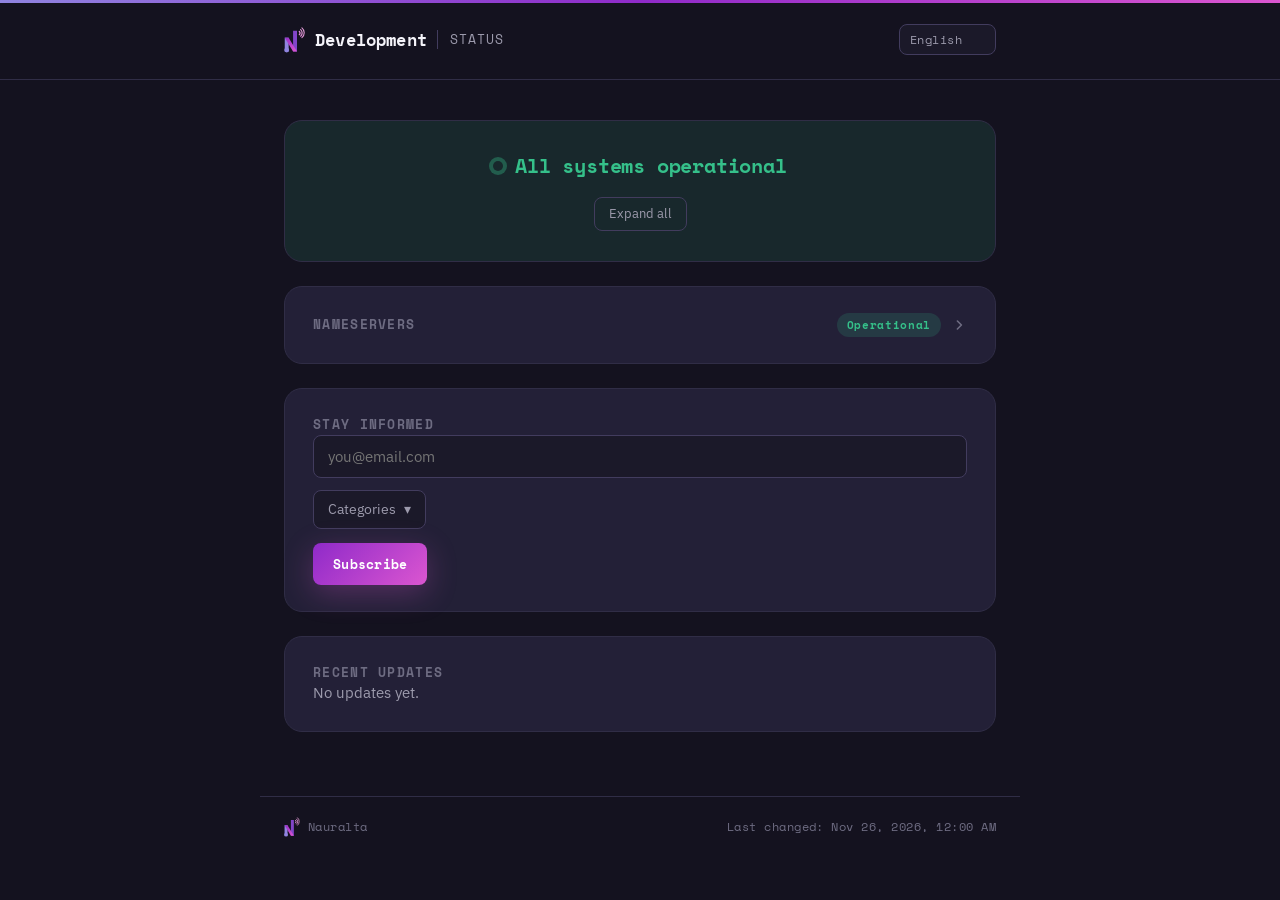
==== commit f647efe1: "Publish status page" ====
--- a/index.html
+++ b/index.html
@@ -16,7 +16,7 @@
     <path d="M488.62,166.27 A105,105 0 0,1 488.62,326.73" fill="none" stroke="url(#hg-arc)" stroke-width="29" stroke-linecap="round"></path>
     <path d="M520.44,122.41 A158,158 0 0,1 520.44,363.59" fill="none" stroke="url(#hg-arc)" stroke-width="26" stroke-linecap="round"></path>
   </g>
-</svg><span class="brand-name">Development</span><span class="brand-sub" data-i18n="brand.subtitle">Status</span></div><select id="lang-switch" class="lang-switch" aria-label="Language"></select></div></header><main class="wrap"><section class="hero hero-good"><div class="hero-status"><span class="hero-dot"></span><h1 data-i18n="hero.good">All systems operational</h1></div><button type="button" id="toggle-all-groups" class="hero-toggle-all" data-i18n="groups.expandAll">Expand all</button></section><section class="card group collapsed" data-group-id="19abde64-874f-4d78-b377-1428c0a2040a"><button type="button" class="group-head" data-group-toggle><h2 class="group-title">Nameservers</h2><span class="group-head-right"><span class="badge badge-good" data-i18n="state.operational">Operational</span><svg class="chevron" viewBox="0 0 20 20" fill="none" xmlns="http://www.w3.org/2000/svg" aria-hidden="true"><path d="M5 8l5 5 5-5" stroke="currentColor" stroke-width="2" stroke-linecap="round" stroke-linejoin="round"/></svg></span></button><div class="rows"><div class="row"><div class="row-top"><span class="row-name-group"><span class="dot dot-good"></span><span class="row-name">ns2</span><span class="sr-only" data-i18n="state.operational">Operational</span></span><span class="row-uptime uptime-good" data-i18n-template="history.uptime" data-value="99.946">99.946% uptime</span></div><div class="hbars"><span class="hbar hbar-nodata" tabindex="0" data-status="nodata" data-date="2026-08-27" data-down-seconds="0" data-degraded-seconds="0"></span><span class="hbar hbar-nodata" tabindex="0" data-status="nodata" data-date="2026-08-28" data-down-seconds="0" data-degraded-seconds="0"></span><span class="hbar hbar-nodata" tabindex="0" data-status="nodata" data-date="2026-08-29" data-down-seconds="0" data-degraded-seconds="0"></span><span class="hbar hbar-nodata" tabindex="0" data-status="nodata" data-date="2026-08-30" data-down-seconds="0" data-degraded-seconds="0"></span><span class="hbar hbar-nodata" tabindex="0" data-status="nodata" data-date="2026-08-31" data-down-seconds="0" data-degraded-seconds="0"></span><span class="hbar hbar-nodata" tabindex="0" data-status="nodata" data-date="2026-09-01" data-down-seconds="0" data-degraded-seconds="0"></span><span class="hbar hbar-nodata" tabindex="0" data-status="nodata" data-date="2026-09-02" data-down-seconds="0" data-degraded-seconds="0"></span><span class="hbar hbar-nodata" tabindex="0" data-status="nodata" data-date="2026-09-03" data-down-seconds="0" data-degraded-seconds="0"></span><span class="hbar hbar-nodata" tabindex="0" data-status="nodata" data-date="2026-09-04" data-down-seconds="0" data-degraded-seconds="0"></span><span class="hbar hbar-down" tabindex="0" data-status="down" data-date="2026-09-05" data-down-seconds="2968.188" data-degraded-seconds="25776.981422999997"></span><span class="hbar hbar-operational" tabindex="0" data-status="operational" data-date="2026-09-06" data-down-seconds="0" data-degraded-seconds="0"></span><span class="hbar hbar-operational" tabindex="0" data-status="operational" data-date="2026-09-07" data-down-seconds="0" data-degraded-seconds="0"></span><span class="hbar hbar-operational" tabindex="0" data-status="operational" data-date="2026-09-08" data-down-seconds="0" data-degraded-seconds="0"></span><span class="hbar hbar-operational" tabindex="0" data-status="operational" data-date="2026-09-09" data-down-seconds="0" data-degraded-seconds="0"></span><span class="hbar hbar-operational" tabindex="0" data-status="operational" data-date="2026-09-10" data-down-seconds="0" data-degraded-seconds="0"></span><span class="hbar hbar-operational" tabindex="0" data-status="operational" data-date="2026-09-11" data-down-seconds="0" data-degraded-seconds="0"></span><span class="hbar hbar-operational" tabindex="0" data-status="operational" data-date="2026-09-12" data-down-seconds="0" data-degraded-seconds="0"></span><span class="hbar hbar-operational" tabindex="0" data-status="operational" data-date="2026-09-13" data-down-seconds="0" data-degraded-seconds="0"></span><span class="hbar hbar-operational" tabindex="0" data-status="operational" data-date="2026-09-14" data-down-seconds="0" data-degraded-seconds="0"></span><span class="hbar hbar-operational" tabindex="0" data-status="operational" data-date="2026-09-15" data-down-seconds="0" data-degraded-seconds="0"></span><span class="hbar hbar-operational" tabindex="0" data-status="operational" data-date="2026-09-16" data-down-seconds="0" data-degraded-seconds="0"></span><span class="hbar hbar-operational" tabindex="0" data-status="operational" data-date="2026-09-17" data-down-seconds="0" data-degraded-seconds="0"></span><span class="hbar hbar-operational" tabindex="0" data-status="operational" data-date="2026-09-18" data-down-seconds="0" data-degraded-seconds="0"></span><span class="hbar hbar-operational" tabindex="0" data-status="operational" data-date="2026-09-19" data-down-seconds="0" data-degraded-seconds="0"></span><span class="hbar hbar-operational" tabindex="0" data-status="operational" data-date="2026-09-20" data-down-seconds="0" data-degraded-seconds="0"></span><span class="hbar hbar-operational" tabindex="0" data-status="operational" data-date="2026-09-21" data-down-seconds="0" data-degraded-seconds="0"></span><span class="hbar hbar-operational" tabindex="0" data-status="operational" data-date="2026-09-22" data-down-seconds="0" data-degraded-seconds="0"></span><span class="hbar hbar-operational" tabindex="0" data-status="operational" data-date="2026-09-23" data-down-seconds="0" data-degraded-seconds="0"></span><span class="hbar hbar-operational" tabindex="0" data-status="operational" data-date="2026-09-24" data-down-seconds="0" data-degraded-seconds="0"></span><span class="hbar hbar-operational" tabindex="0" data-status="operational" data-date="2026-09-25" data-down-seconds="0" data-degraded-seconds="0"></span><span class="hbar hbar-operational" tabindex="0" data-status="operational" data-date="2026-09-26" data-down-seconds="0" data-degraded-seconds="0"></span><span class="hbar hbar-operational" tabindex="0" data-status="operational" data-date="2026-09-27" data-down-seconds="0" data-degraded-seconds="0"></span><span class="hbar hbar-operational" tabindex="0" data-status="operational" data-date="2026-09-28" data-down-seconds="0" data-degraded-seconds="0"></span><span class="hbar hbar-operational" tabindex="0" data-status="operational" data-date="2026-09-29" data-down-seconds="0" data-degraded-seconds="0"></span><span class="hbar hbar-operational" tabindex="0" data-status="operational" data-date="2026-09-30" data-down-seconds="0" data-degraded-seconds="0"></span><span class="hbar hbar-operational" tabindex="0" data-status="operational" data-date="2026-10-01" data-down-seconds="0" data-degraded-seconds="0"></span><span class="hbar hbar-operational" tabindex="0" data-status="operational" data-date="2026-10-02" data-down-seconds="0" data-degraded-seconds="0"></span><span class="hbar hbar-operational" tabindex="0" data-status="operational" data-date="2026-10-03" data-down-seconds="0" data-degraded-seconds="0"></span><span class="hbar hbar-operational" tabindex="0" data-status="operational" data-date="2026-10-04" data-down-seconds="0" data-degraded-seconds="0"></span><span class="hbar hbar-operational" tabindex="0" data-status="operational" data-date="2026-10-05" data-down-seconds="0" data-degraded-seconds="0"></span><span class="hbar hbar-operational" tabindex="0" data-status="operational" data-date="2026-10-06" data-down-seconds="0" data-degraded-seconds="0"></span><span class="hbar hbar-operational" tabindex="0" data-status="operational" data-date="2026-10-07" data-down-seconds="0" data-degraded-seconds="0"></span><span class="hbar hbar-operational" tabindex="0" data-status="operational" data-date="2026-10-08" data-down-seconds="0" data-degraded-seconds="0"></span><span class="hbar hbar-operational" tabindex="0" data-status="operational" data-date="2026-10-09" data-down-seconds="0" data-degraded-seconds="0"></span><span class="hbar hbar-operational" tabindex="0" data-status="operational" data-date="2026-10-10" data-down-seconds="0" data-degraded-seconds="0"></span><span class="hbar hbar-operational" tabindex="0" data-status="operational" data-date="2026-10-11" data-down-seconds="0" data-degraded-seconds="0"></span><span class="hbar hbar-operational" tabindex="0" data-status="operational" data-date="2026-10-12" data-down-seconds="0" data-degraded-seconds="0"></span><span class="hbar hbar-operational" tabindex="0" data-status="operational" data-date="2026-10-13" data-down-seconds="0" data-degraded-seconds="0"></span><span class="hbar hbar-operational" tabindex="0" data-status="operational" data-date="2026-10-14" data-down-seconds="0" data-degraded-seconds="0"></span><span class="hbar hbar-operational" tabindex="0" data-status="operational" data-date="2026-10-15" data-down-seconds="0" data-degraded-seconds="0"></span><span class="hbar hbar-operational" tabindex="0" data-status="operational" data-date="2026-10-16" data-down-seconds="0" data-degraded-seconds="0"></span><span class="hbar hbar-operational" tabindex="0" data-status="operational" data-date="2026-10-17" data-down-seconds="0" data-degraded-seconds="0"></span><span class="hbar hbar-operational" tabindex="0" data-status="operational" data-date="2026-10-18" data-down-seconds="0" data-degraded-seconds="0"></span><span class="hbar hbar-operational" tabindex="0" data-status="operational" data-date="2026-10-19" data-down-seconds="0" data-degraded-seconds="0"></span><span class="hbar hbar-operational" tabindex="0" data-status="operational" data-date="2026-10-20" data-down-seconds="0" data-degraded-seconds="0"></span><span class="hbar hbar-operational" tabindex="0" data-status="operational" data-date="2026-10-21" data-down-seconds="0" data-degraded-seconds="0"></span><span class="hbar hbar-operational" tabindex="0" data-status="operational" data-date="2026-10-22" data-down-seconds="0" data-degraded-seconds="0"></span><span class="hbar hbar-operational" tabindex="0" data-status="operational" data-date="2026-10-23" data-down-seconds="0" data-degraded-seconds="0"></span><span class="hbar hbar-operational" tabindex="0" data-status="operational" data-date="2026-10-24" data-down-seconds="0" data-degraded-seconds="0"></span><span class="hbar hbar-operational" tabindex="0" data-status="operational" data-date="2026-10-25" data-down-seconds="0" data-degraded-seconds="0"></span><span class="hbar hbar-operational" tabindex="0" data-status="operational" data-date="2026-10-26" data-down-seconds="0" data-degraded-seconds="0"></span><span class="hbar hbar-operational" tabindex="0" data-status="operational" data-date="2026-10-27" data-down-seconds="0" data-degraded-seconds="0"></span><span class="hbar hbar-operational" tabindex="0" data-status="operational" data-date="2026-10-28" data-down-seconds="0" data-degraded-seconds="0"></span><span class="hbar hbar-operational" tabindex="0" data-status="operational" data-date="2026-10-29" data-down-seconds="0" data-degraded-seconds="0"></span><span class="hbar hbar-operational" tabindex="0" data-status="operational" data-date="2026-10-30" data-down-seconds="0" data-degraded-seconds="0"></span><span class="hbar hbar-operational" tabindex="0" data-status="operational" data-date="2026-10-31" data-down-seconds="0" data-degraded-seconds="0"></span><span class="hbar hbar-operational" tabindex="0" data-status="operational" data-date="2026-11-01" data-down-seconds="0" data-degraded-seconds="0"></span><span class="hbar hbar-operational" tabindex="0" data-status="operational" data-date="2026-11-02" data-down-seconds="0" data-degraded-seconds="0"></span><span class="hbar hbar-operational" tabindex="0" data-status="operational" data-date="2026-11-03" data-down-seconds="0" data-degraded-seconds="0"></span><span class="hbar hbar-operational" tabindex="0" data-status="operational" data-date="2026-11-04" data-down-seconds="0" data-degraded-seconds="0"></span><span class="hbar hbar-operational" tabindex="0" data-status="operational" data-date="2026-11-05" data-down-seconds="0" data-degraded-seconds="0"></span><span class="hbar hbar-operational" tabindex="0" data-status="operational" data-date="2026-11-06" data-down-seconds="0" data-degraded-seconds="0"></span><span class="hbar hbar-operational" tabindex="0" data-status="operational" data-date="2026-11-07" data-down-seconds="0" data-degraded-seconds="0"></span><span class="hbar hbar-operational" tabindex="0" data-status="operational" data-date="2026-11-08" data-down-seconds="0" data-degraded-seconds="0"></span><span class="hbar hbar-operational" tabindex="0" data-status="operational" data-date="2026-11-09" data-down-seconds="0" data-degraded-seconds="0"></span><span class="hbar hbar-down" tabindex="0" data-status="down" data-date="2026-11-10" data-down-seconds="390.732" data-degraded-seconds="0"></span><span class="hbar hbar-operational" tabindex="0" data-status="operational" data-date="2026-11-11" data-down-seconds="0" data-degraded-seconds="0"></span><span class="hbar hbar-operational" tabindex="0" data-status="operational" data-date="2026-11-12" data-down-seconds="0" data-degraded-seconds="0"></span><span class="hbar hbar-operational" tabindex="0" data-status="operational" data-date="2026-11-13" data-down-seconds="0" data-degraded-seconds="0"></span><span class="hbar hbar-operational" tabindex="0" data-status="operational" data-date="2026-11-14" data-down-seconds="0" data-degraded-seconds="0"></span><span class="hbar hbar-operational" tabindex="0" data-status="operational" data-date="2026-11-15" data-down-seconds="0" data-degraded-seconds="0"></span><span class="hbar hbar-operational" tabindex="0" data-status="operational" data-date="2026-11-16" data-down-seconds="0" data-degraded-seconds="0"></span><span class="hbar hbar-down" tabindex="0" data-status="down" data-date="2026-11-17" data-down-seconds="412.298" data-degraded-seconds="0"></span><span class="hbar hbar-operational" tabindex="0" data-status="operational" data-date="2026-11-18" data-down-seconds="0" data-degraded-seconds="0"></span><span class="hbar hbar-operational" tabindex="0" data-status="operational" data-date="2026-11-19" data-down-seconds="0" data-degraded-seconds="0"></span><span class="hbar hbar-operational" tabindex="0" data-status="operational" data-date="2026-11-20" data-down-seconds="0" data-degraded-seconds="0"></span><span class="hbar hbar-operational" tabindex="0" data-status="operational" data-date="2026-11-21" data-down-seconds="0" data-degraded-seconds="0"></span><span class="hbar hbar-operational" tabindex="0" data-status="operational" data-date="2026-11-22" data-down-seconds="0" data-degraded-seconds="0"></span><span class="hbar hbar-operational" tabindex="0" data-status="operational" data-date="2026-11-23" data-down-seconds="0" data-degraded-seconds="0"></span><span class="hbar hbar-operational" tabindex="0" data-status="operational" data-date="2026-11-24" data-down-seconds="0" data-degraded-seconds="0"></span><span class="hbar hbar-operational" tabindex="0" data-status="operational" data-date="2026-11-25" data-down-seconds="0" data-degraded-seconds="0"></span></div><div class="row-dates"><span class="days-full" data-i18n-template="history.daysAgo" data-value="90">90 days ago</span><span class="days-mobile" data-i18n-template="history.daysAgo" data-value="30">30 days ago</span><span data-i18n="history.today">Today</span></div></div><div class="row"><div class="row-top"><span class="row-name-group"><span class="dot dot-good"></span><span class="row-name">ns1</span><span class="sr-only" data-i18n="state.operational">Operational</span></span><span class="row-uptime uptime-good" data-i18n-template="history.uptime" data-value="100">100% uptime</span></div><div class="hbars"><span class="hbar hbar-nodata" tabindex="0" data-status="nodata" data-date="2026-08-27" data-down-seconds="0" data-degraded-seconds="0"></span><span class="hbar hbar-nodata" tabindex="0" data-status="nodata" data-date="2026-08-28" data-down-seconds="0" data-degraded-seconds="0"></span><span class="hbar hbar-nodata" tabindex="0" data-status="nodata" data-date="2026-08-29" data-down-seconds="0" data-degraded-seconds="0"></span><span class="hbar hbar-nodata" tabindex="0" data-status="nodata" data-date="2026-08-30" data-down-seconds="0" data-degraded-seconds="0"></span><span class="hbar hbar-nodata" tabindex="0" data-status="nodata" data-date="2026-08-31" data-down-seconds="0" data-degraded-seconds="0"></span><span class="hbar hbar-nodata" tabindex="0" data-status="nodata" data-date="2026-09-01" data-down-seconds="0" data-degraded-seconds="0"></span><span class="hbar hbar-nodata" tabindex="0" data-status="nodata" data-date="2026-09-02" data-down-seconds="0" data-degraded-seconds="0"></span><span class="hbar hbar-nodata" tabindex="0" data-status="nodata" data-date="2026-09-03" data-down-seconds="0" data-degraded-seconds="0"></span><span class="hbar hbar-nodata" tabindex="0" data-status="nodata" data-date="2026-09-04" data-down-seconds="0" data-degraded-seconds="0"></span><span class="hbar hbar-degraded" tabindex="0" data-status="degraded" data-date="2026-09-05" data-down-seconds="0" data-degraded-seconds="33.408255"></span><span class="hbar hbar-operational" tabindex="0" data-status="operational" data-date="2026-09-06" data-down-seconds="0" data-degraded-seconds="0"></span><span class="hbar hbar-operational" tabindex="0" data-status="operational" data-date="2026-09-07" data-down-seconds="0" data-degraded-seconds="0"></span><span class="hbar hbar-operational" tabindex="0" data-status="operational" data-date="2026-09-08" data-down-seconds="0" data-degraded-seconds="0"></span><span class="hbar hbar-operational" tabindex="0" data-status="operational" data-date="2026-09-09" data-down-seconds="0" data-degraded-seconds="0"></span><span class="hbar hbar-operational" tabindex="0" data-status="operational" data-date="2026-09-10" data-down-seconds="0" data-degraded-seconds="0"></span><span class="hbar hbar-operational" tabindex="0" data-status="operational" data-date="2026-09-11" data-down-seconds="0" data-degraded-seconds="0"></span><span class="hbar hbar-operational" tabindex="0" data-status="operational" data-date="2026-09-12" data-down-seconds="0" data-degraded-seconds="0"></span><span class="hbar hbar-operational" tabindex="0" data-status="operational" data-date="2026-09-13" data-down-seconds="0" data-degraded-seconds="0"></span><span class="hbar hbar-operational" tabindex="0" data-status="operational" data-date="2026-09-14" data-down-seconds="0" data-degraded-seconds="0"></span><span class="hbar hbar-operational" tabindex="0" data-status="operational" data-date="2026-09-15" data-down-seconds="0" data-degraded-seconds="0"></span><span class="hbar hbar-operational" tabindex="0" data-status="operational" data-date="2026-09-16" data-down-seconds="0" data-degraded-seconds="0"></span><span class="hbar hbar-operational" tabindex="0" data-status="operational" data-date="2026-09-17" data-down-seconds="0" data-degraded-seconds="0"></span><span class="hbar hbar-operational" tabindex="0" data-status="operational" data-date="2026-09-18" data-down-seconds="0" data-degraded-seconds="0"></span><span class="hbar hbar-operational" tabindex="0" data-status="operational" data-date="2026-09-19" data-down-seconds="0" data-degraded-seconds="0"></span><span class="hbar hbar-operational" tabindex="0" data-status="operational" data-date="2026-09-20" data-down-seconds="0" data-degraded-seconds="0"></span><span class="hbar hbar-operational" tabindex="0" data-status="operational" data-date="2026-09-21" data-down-seconds="0" data-degraded-seconds="0"></span><span class="hbar hbar-operational" tabindex="0" data-status="operational" data-date="2026-09-22" data-down-seconds="0" data-degraded-seconds="0"></span><span class="hbar hbar-operational" tabindex="0" data-status="operational" data-date="2026-09-23" data-down-seconds="0" data-degraded-seconds="0"></span><span class="hbar hbar-operational" tabindex="0" data-status="operational" data-date="2026-09-24" data-down-seconds="0" data-degraded-seconds="0"></span><span class="hbar hbar-operational" tabindex="0" data-status="operational" data-date="2026-09-25" data-down-seconds="0" data-degraded-seconds="0"></span><span class="hbar hbar-operational" tabindex="0" data-status="operational" data-date="2026-09-26" data-down-seconds="0" data-degraded-seconds="0"></span><span class="hbar hbar-operational" tabindex="0" data-status="operational" data-date="2026-09-27" data-down-seconds="0" data-degraded-seconds="0"></span><span class="hbar hbar-operational" tabindex="0" data-status="operational" data-date="2026-09-28" data-down-seconds="0" data-degraded-seconds="0"></span><span class="hbar hbar-operational" tabindex="0" data-status="operational" data-date="2026-09-29" data-down-seconds="0" data-degraded-seconds="0"></span><span class="hbar hbar-operational" tabindex="0" data-status="operational" data-date="2026-09-30" data-down-seconds="0" data-degraded-seconds="0"></span><span class="hbar hbar-operational" tabindex="0" data-status="operational" data-date="2026-10-01" data-down-seconds="0" data-degraded-seconds="0"></span><span class="hbar hbar-operational" tabindex="0" data-status="operational" data-date="2026-10-02" data-down-seconds="0" data-degraded-seconds="0"></span><span class="hbar hbar-operational" tabindex="0" data-status="operational" data-date="2026-10-03" data-down-seconds="0" data-degraded-seconds="0"></span><span class="hbar hbar-operational" tabindex="0" data-status="operational" data-date="2026-10-04" data-down-seconds="0" data-degraded-seconds="0"></span><span class="hbar hbar-operational" tabindex="0" data-status="operational" data-date="2026-10-05" data-down-seconds="0" data-degraded-seconds="0"></span><span class="hbar hbar-operational" tabindex="0" data-status="operational" data-date="2026-10-06" data-down-seconds="0" data-degraded-seconds="0"></span><span class="hbar hbar-operational" tabindex="0" data-status="operational" data-date="2026-10-07" data-down-seconds="0" data-degraded-seconds="0"></span><span class="hbar hbar-operational" tabindex="0" data-status="operational" data-date="2026-10-08" data-down-seconds="0" data-degraded-seconds="0"></span><span class="hbar hbar-operational" tabindex="0" data-status="operational" data-date="2026-10-09" data-down-seconds="0" data-degraded-seconds="0"></span><span class="hbar hbar-operational" tabindex="0" data-status="operational" data-date="2026-10-10" data-down-seconds="0" data-degraded-seconds="0"></span><span class="hbar hbar-operational" tabindex="0" data-status="operational" data-date="2026-10-11" data-down-seconds="0" data-degraded-seconds="0"></span><span class="hbar hbar-operational" tabindex="0" data-status="operational" data-date="2026-10-12" data-down-seconds="0" data-degraded-seconds="0"></span><span class="hbar hbar-operational" tabindex="0" data-status="operational" data-date="2026-10-13" data-down-seconds="0" data-degraded-seconds="0"></span><span class="hbar hbar-operational" tabindex="0" data-status="operational" data-date="2026-10-14" data-down-seconds="0" data-degraded-seconds="0"></span><span class="hbar hbar-operational" tabindex="0" data-status="operational" data-date="2026-10-15" data-down-seconds="0" data-degraded-seconds="0"></span><span class="hbar hbar-operational" tabindex="0" data-status="operational" data-date="2026-10-16" data-down-seconds="0" data-degraded-seconds="0"></span><span class="hbar hbar-operational" tabindex="0" data-status="operational" data-date="2026-10-17" data-down-seconds="0" data-degraded-seconds="0"></span><span class="hbar hbar-operational" tabindex="0" data-status="operational" data-date="2026-10-18" data-down-seconds="0" data-degraded-seconds="0"></span><span class="hbar hbar-operational" tabindex="0" data-status="operational" data-date="2026-10-19" data-down-seconds="0" data-degraded-seconds="0"></span><span class="hbar hbar-operational" tabindex="0" data-status="operational" data-date="2026-10-20" data-down-seconds="0" data-degraded-seconds="0"></span><span class="hbar hbar-operational" tabindex="0" data-status="operational" data-date="2026-10-21" data-down-seconds="0" data-degraded-seconds="0"></span><span class="hbar hbar-operational" tabindex="0" data-status="operational" data-date="2026-10-22" data-down-seconds="0" data-degraded-seconds="0"></span><span class="hbar hbar-operational" tabindex="0" data-status="operational" data-date="2026-10-23" data-down-seconds="0" data-degraded-seconds="0"></span><span class="hbar hbar-operational" tabindex="0" data-status="operational" data-date="2026-10-24" data-down-seconds="0" data-degraded-seconds="0"></span><span class="hbar hbar-operational" tabindex="0" data-status="operational" data-date="2026-10-25" data-down-seconds="0" data-degraded-seconds="0"></span><span class="hbar hbar-operational" tabindex="0" data-status="operational" data-date="2026-10-26" data-down-seconds="0" data-degraded-seconds="0"></span><span class="hbar hbar-operational" tabindex="0" data-status="operational" data-date="2026-10-27" data-down-seconds="0" data-degraded-seconds="0"></span><span class="hbar hbar-operational" tabindex="0" data-status="operational" data-date="2026-10-28" data-down-seconds="0" data-degraded-seconds="0"></span><span class="hbar hbar-operational" tabindex="0" data-status="operational" data-date="2026-10-29" data-down-seconds="0" data-degraded-seconds="0"></span><span class="hbar hbar-operational" tabindex="0" data-status="operational" data-date="2026-10-30" data-down-seconds="0" data-degraded-seconds="0"></span><span class="hbar hbar-operational" tabindex="0" data-status="operational" data-date="2026-10-31" data-down-seconds="0" data-degraded-seconds="0"></span><span class="hbar hbar-operational" tabindex="0" data-status="operational" data-date="2026-11-01" data-down-seconds="0" data-degraded-seconds="0"></span><span class="hbar hbar-operational" tabindex="0" data-status="operational" data-date="2026-11-02" data-down-seconds="0" data-degraded-seconds="0"></span><span class="hbar hbar-operational" tabindex="0" data-status="operational" data-date="2026-11-03" data-down-seconds="0" data-degraded-seconds="0"></span><span class="hbar hbar-operational" tabindex="0" data-status="operational" data-date="2026-11-04" data-down-seconds="0" data-degraded-seconds="0"></span><span class="hbar hbar-operational" tabindex="0" data-status="operational" data-date="2026-11-05" data-down-seconds="0" data-degraded-seconds="0"></span><span class="hbar hbar-operational" tabindex="0" data-status="operational" data-date="2026-11-06" data-down-seconds="0" data-degraded-seconds="0"></span><span class="hbar hbar-operational" tabindex="0" data-status="operational" data-date="2026-11-07" data-down-seconds="0" data-degraded-seconds="0"></span><span class="hbar hbar-operational" tabindex="0" data-status="operational" data-date="2026-11-08" data-down-seconds="0" data-degraded-seconds="0"></span><span class="hbar hbar-operational" tabindex="0" data-status="operational" data-date="2026-11-09" data-down-seconds="0" data-degraded-seconds="0"></span><span class="hbar hbar-operational" tabindex="0" data-status="operational" data-date="2026-11-10" data-down-seconds="0" data-degraded-seconds="0"></span><span class="hbar hbar-operational" tabindex="0" data-status="operational" data-date="2026-11-11" data-down-seconds="0" data-degraded-seconds="0"></span><span class="hbar hbar-operational" tabindex="0" data-status="operational" data-date="2026-11-12" data-down-seconds="0" data-degraded-seconds="0"></span><span class="hbar hbar-operational" tabindex="0" data-status="operational" data-date="2026-11-13" data-down-seconds="0" data-degraded-seconds="0"></span><span class="hbar hbar-operational" tabindex="0" data-status="operational" data-date="2026-11-14" data-down-seconds="0" data-degraded-seconds="0"></span><span class="hbar hbar-operational" tabindex="0" data-status="operational" data-date="2026-11-15" data-down-seconds="0" data-degraded-seconds="0"></span><span class="hbar hbar-operational" tabindex="0" data-status="operational" data-date="2026-11-16" data-down-seconds="0" data-degraded-seconds="0"></span><span class="hbar hbar-operational" tabindex="0" data-status="operational" data-date="2026-11-17" data-down-seconds="0" data-degraded-seconds="0"></span><span class="hbar hbar-operational" tabindex="0" data-status="operational" data-date="2026-11-18" data-down-seconds="0" data-degraded-seconds="0"></span><span class="hbar hbar-operational" tabindex="0" data-status="operational" data-date="2026-11-19" data-down-seconds="0" data-degraded-seconds="0"></span><span class="hbar hbar-operational" tabindex="0" data-status="operational" data-date="2026-11-20" data-down-seconds="0" data-degraded-seconds="0"></span><span class="hbar hbar-operational" tabindex="0" data-status="operational" data-date="2026-11-21" data-down-seconds="0" data-degraded-seconds="0"></span><span class="hbar hbar-operational" tabindex="0" data-status="operational" data-date="2026-11-22" data-down-seconds="0" data-degraded-seconds="0"></span><span class="hbar hbar-operational" tabindex="0" data-status="operational" data-date="2026-11-23" data-down-seconds="0" data-degraded-seconds="0"></span><span class="hbar hbar-operational" tabindex="0" data-status="operational" data-date="2026-11-24" data-down-seconds="0" data-degraded-seconds="0"></span><span class="hbar hbar-operational" tabindex="0" data-status="operational" data-date="2026-11-25" data-down-seconds="0" data-degraded-seconds="0"></span></div><div class="row-dates"><span class="days-full" data-i18n-template="history.daysAgo" data-value="90">90 days ago</span><span class="days-mobile" data-i18n-template="history.daysAgo" data-value="30">30 days ago</span><span data-i18n="history.today">Today</span></div></div></div></section><section class="card"><h2 class="group-title" data-i18n="subscribe.title">Stay informed</h2><form id="subscribe-form" class="subscribe"><input type="email" id="subscribe-email" required data-i18n-placeholder="subscribe.placeholder" placeholder="you@email.com"><details class="categories-dropdown"><summary data-i18n="subscribe.categories">Categories</summary><div class="subscribe-categories"><label class="subscribe-category"><input type="checkbox" class="subscribe-group" data-group-id="19abde64-874f-4d78-b377-1428c0a2040a" checked> Nameservers</label></div></details><button type="submit" data-i18n="subscribe.button">Subscribe</button></form><p id="subscribe-result" class="muted" hidden></p><div id="manage-section" hidden><h2 class="group-title" data-i18n="manage.title">Manage your subscription</h2><form id="manage-form" class="subscribe"><details class="categories-dropdown"><summary data-i18n="subscribe.categories">Categories</summary><div class="subscribe-categories"><label class="subscribe-category"><input type="checkbox" class="manage-group" data-group-id="19abde64-874f-4d78-b377-1428c0a2040a" checked> Nameservers</label></div></details><button type="submit" data-i18n="manage.saveButton">Save preferences</button></form><p id="manage-result" class="muted" hidden></p></div></section><section class="card"><h2 class="group-title" data-i18n="updates.title">Recent updates</h2><p class="muted" data-i18n="updates.empty">No updates yet.</p></section></main><footer class="wrap foot"><a class="foot-brand" href="https://nauralta.com"><svg class="foot-icon" viewBox="246 54 258 318" xmlns="http://www.w3.org/2000/svg" aria-hidden="true">
+</svg><span class="brand-name">Development</span><span class="brand-sub" data-i18n="brand.subtitle">Status</span></div><select id="lang-switch" class="lang-switch" aria-label="Language"></select></div></header><main class="wrap"><section class="hero hero-good"><div class="hero-status"><span class="hero-dot"></span><h1 data-i18n="hero.good">All systems operational</h1></div><button type="button" id="toggle-all-groups" class="hero-toggle-all" data-i18n="groups.expandAll">Expand all</button></section><section class="card group collapsed" data-group-id="19abde64-874f-4d78-b377-1428c0a2040a"><button type="button" class="group-head" data-group-toggle><h2 class="group-title">Nameservers</h2><span class="group-head-right"><span class="badge badge-good" data-i18n="state.operational">Operational</span><svg class="chevron" viewBox="0 0 20 20" fill="none" xmlns="http://www.w3.org/2000/svg" aria-hidden="true"><path d="M5 8l5 5 5-5" stroke="currentColor" stroke-width="2" stroke-linecap="round" stroke-linejoin="round"/></svg></span></button><div class="rows"><div class="row"><div class="row-top"><span class="row-name-group"><span class="dot dot-good"></span><span class="row-name">ns2</span><span class="sr-only" data-i18n="state.operational">Operational</span></span><span class="row-uptime uptime-good" data-i18n-template="history.uptime" data-value="99.947">99.947% uptime</span></div><div class="hbars"><span class="hbar hbar-nodata" tabindex="0" data-status="nodata" data-date="2026-08-28" data-down-seconds="0" data-degraded-seconds="0"></span><span class="hbar hbar-nodata" tabindex="0" data-status="nodata" data-date="2026-08-29" data-down-seconds="0" data-degraded-seconds="0"></span><span class="hbar hbar-nodata" tabindex="0" data-status="nodata" data-date="2026-08-30" data-down-seconds="0" data-degraded-seconds="0"></span><span class="hbar hbar-nodata" tabindex="0" data-status="nodata" data-date="2026-08-31" data-down-seconds="0" data-degraded-seconds="0"></span><span class="hbar hbar-nodata" tabindex="0" data-status="nodata" data-date="2026-09-01" data-down-seconds="0" data-degraded-seconds="0"></span><span class="hbar hbar-nodata" tabindex="0" data-status="nodata" data-date="2026-09-02" data-down-seconds="0" data-degraded-seconds="0"></span><span class="hbar hbar-nodata" tabindex="0" data-status="nodata" data-date="2026-09-03" data-down-seconds="0" data-degraded-seconds="0"></span><span class="hbar hbar-nodata" tabindex="0" data-status="nodata" data-date="2026-09-04" data-down-seconds="0" data-degraded-seconds="0"></span><span class="hbar hbar-down" tabindex="0" data-status="down" data-date="2026-09-05" data-down-seconds="2968.188" data-degraded-seconds="25776.981422999997"></span><span class="hbar hbar-operational" tabindex="0" data-status="operational" data-date="2026-09-06" data-down-seconds="0" data-degraded-seconds="0"></span><span class="hbar hbar-operational" tabindex="0" data-status="operational" data-date="2026-09-07" data-down-seconds="0" data-degraded-seconds="0"></span><span class="hbar hbar-operational" tabindex="0" data-status="operational" data-date="2026-09-08" data-down-seconds="0" data-degraded-seconds="0"></span><span class="hbar hbar-operational" tabindex="0" data-status="operational" data-date="2026-09-09" data-down-seconds="0" data-degraded-seconds="0"></span><span class="hbar hbar-operational" tabindex="0" data-status="operational" data-date="2026-09-10" data-down-seconds="0" data-degraded-seconds="0"></span><span class="hbar hbar-operational" tabindex="0" data-status="operational" data-date="2026-09-11" data-down-seconds="0" data-degraded-seconds="0"></span><span class="hbar hbar-operational" tabindex="0" data-status="operational" data-date="2026-09-12" data-down-seconds="0" data-degraded-seconds="0"></span><span class="hbar hbar-operational" tabindex="0" data-status="operational" data-date="2026-09-13" data-down-seconds="0" data-degraded-seconds="0"></span><span class="hbar hbar-operational" tabindex="0" data-status="operational" data-date="2026-09-14" data-down-seconds="0" data-degraded-seconds="0"></span><span class="hbar hbar-operational" tabindex="0" data-status="operational" data-date="2026-09-15" data-down-seconds="0" data-degraded-seconds="0"></span><span class="hbar hbar-operational" tabindex="0" data-status="operational" data-date="2026-09-16" data-down-seconds="0" data-degraded-seconds="0"></span><span class="hbar hbar-operational" tabindex="0" data-status="operational" data-date="2026-09-17" data-down-seconds="0" data-degraded-seconds="0"></span><span class="hbar hbar-operational" tabindex="0" data-status="operational" data-date="2026-09-18" data-down-seconds="0" data-degraded-seconds="0"></span><span class="hbar hbar-operational" tabindex="0" data-status="operational" data-date="2026-09-19" data-down-seconds="0" data-degraded-seconds="0"></span><span class="hbar hbar-operational" tabindex="0" data-status="operational" data-date="2026-09-20" data-down-seconds="0" data-degraded-seconds="0"></span><span class="hbar hbar-operational" tabindex="0" data-status="operational" data-date="2026-09-21" data-down-seconds="0" data-degraded-seconds="0"></span><span class="hbar hbar-operational" tabindex="0" data-status="operational" data-date="2026-09-22" data-down-seconds="0" data-degraded-seconds="0"></span><span class="hbar hbar-operational" tabindex="0" data-status="operational" data-date="2026-09-23" data-down-seconds="0" data-degraded-seconds="0"></span><span class="hbar hbar-operational" tabindex="0" data-status="operational" data-date="2026-09-24" data-down-seconds="0" data-degraded-seconds="0"></span><span class="hbar hbar-operational" tabindex="0" data-status="operational" data-date="2026-09-25" data-down-seconds="0" data-degraded-seconds="0"></span><span class="hbar hbar-operational" tabindex="0" data-status="operational" data-date="2026-09-26" data-down-seconds="0" data-degraded-seconds="0"></span><span class="hbar hbar-operational" tabindex="0" data-status="operational" data-date="2026-09-27" data-down-seconds="0" data-degraded-seconds="0"></span><span class="hbar hbar-operational" tabindex="0" data-status="operational" data-date="2026-09-28" data-down-seconds="0" data-degraded-seconds="0"></span><span class="hbar hbar-operational" tabindex="0" data-status="operational" data-date="2026-09-29" data-down-seconds="0" data-degraded-seconds="0"></span><span class="hbar hbar-operational" tabindex="0" data-status="operational" data-date="2026-09-30" data-down-seconds="0" data-degraded-seconds="0"></span><span class="hbar hbar-operational" tabindex="0" data-status="operational" data-date="2026-10-01" data-down-seconds="0" data-degraded-seconds="0"></span><span class="hbar hbar-operational" tabindex="0" data-status="operational" data-date="2026-10-02" data-down-seconds="0" data-degraded-seconds="0"></span><span class="hbar hbar-operational" tabindex="0" data-status="operational" data-date="2026-10-03" data-down-seconds="0" data-degraded-seconds="0"></span><span class="hbar hbar-operational" tabindex="0" data-status="operational" data-date="2026-10-04" data-down-seconds="0" data-degraded-seconds="0"></span><span class="hbar hbar-operational" tabindex="0" data-status="operational" data-date="2026-10-05" data-down-seconds="0" data-degraded-seconds="0"></span><span class="hbar hbar-operational" tabindex="0" data-status="operational" data-date="2026-10-06" data-down-seconds="0" data-degraded-seconds="0"></span><span class="hbar hbar-operational" tabindex="0" data-status="operational" data-date="2026-10-07" data-down-seconds="0" data-degraded-seconds="0"></span><span class="hbar hbar-operational" tabindex="0" data-status="operational" data-date="2026-10-08" data-down-seconds="0" data-degraded-seconds="0"></span><span class="hbar hbar-operational" tabindex="0" data-status="operational" data-date="2026-10-09" data-down-seconds="0" data-degraded-seconds="0"></span><span class="hbar hbar-operational" tabindex="0" data-status="operational" data-date="2026-10-10" data-down-seconds="0" data-degraded-seconds="0"></span><span class="hbar hbar-operational" tabindex="0" data-status="operational" data-date="2026-10-11" data-down-seconds="0" data-degraded-seconds="0"></span><span class="hbar hbar-operational" tabindex="0" data-status="operational" data-date="2026-10-12" data-down-seconds="0" data-degraded-seconds="0"></span><span class="hbar hbar-operational" tabindex="0" data-status="operational" data-date="2026-10-13" data-down-seconds="0" data-degraded-seconds="0"></span><span class="hbar hbar-operational" tabindex="0" data-status="operational" data-date="2026-10-14" data-down-seconds="0" data-degraded-seconds="0"></span><span class="hbar hbar-operational" tabindex="0" data-status="operational" data-date="2026-10-15" data-down-seconds="0" data-degraded-seconds="0"></span><span class="hbar hbar-operational" tabindex="0" data-status="operational" data-date="2026-10-16" data-down-seconds="0" data-degraded-seconds="0"></span><span class="hbar hbar-operational" tabindex="0" data-status="operational" data-date="2026-10-17" data-down-seconds="0" data-degraded-seconds="0"></span><span class="hbar hbar-operational" tabindex="0" data-status="operational" data-date="2026-10-18" data-down-seconds="0" data-degraded-seconds="0"></span><span class="hbar hbar-operational" tabindex="0" data-status="operational" data-date="2026-10-19" data-down-seconds="0" data-degraded-seconds="0"></span><span class="hbar hbar-operational" tabindex="0" data-status="operational" data-date="2026-10-20" data-down-seconds="0" data-degraded-seconds="0"></span><span class="hbar hbar-operational" tabindex="0" data-status="operational" data-date="2026-10-21" data-down-seconds="0" data-degraded-seconds="0"></span><span class="hbar hbar-operational" tabindex="0" data-status="operational" data-date="2026-10-22" data-down-seconds="0" data-degraded-seconds="0"></span><span class="hbar hbar-operational" tabindex="0" data-status="operational" data-date="2026-10-23" data-down-seconds="0" data-degraded-seconds="0"></span><span class="hbar hbar-operational" tabindex="0" data-status="operational" data-date="2026-10-24" data-down-seconds="0" data-degraded-seconds="0"></span><span class="hbar hbar-operational" tabindex="0" data-status="operational" data-date="2026-10-25" data-down-seconds="0" data-degraded-seconds="0"></span><span class="hbar hbar-operational" tabindex="0" data-status="operational" data-date="2026-10-26" data-down-seconds="0" data-degraded-seconds="0"></span><span class="hbar hbar-operational" tabindex="0" data-status="operational" data-date="2026-10-27" data-down-seconds="0" data-degraded-seconds="0"></span><span class="hbar hbar-operational" tabindex="0" data-status="operational" data-date="2026-10-28" data-down-seconds="0" data-degraded-seconds="0"></span><span class="hbar hbar-operational" tabindex="0" data-status="operational" data-date="2026-10-29" data-down-seconds="0" data-degraded-seconds="0"></span><span class="hbar hbar-operational" tabindex="0" data-status="operational" data-date="2026-10-30" data-down-seconds="0" data-degraded-seconds="0"></span><span class="hbar hbar-operational" tabindex="0" data-status="operational" data-date="2026-10-31" data-down-seconds="0" data-degraded-seconds="0"></span><span class="hbar hbar-operational" tabindex="0" data-status="operational" data-date="2026-11-01" data-down-seconds="0" data-degraded-seconds="0"></span><span class="hbar hbar-operational" tabindex="0" data-status="operational" data-date="2026-11-02" data-down-seconds="0" data-degraded-seconds="0"></span><span class="hbar hbar-operational" tabindex="0" data-status="operational" data-date="2026-11-03" data-down-seconds="0" data-degraded-seconds="0"></span><span class="hbar hbar-operational" tabindex="0" data-status="operational" data-date="2026-11-04" data-down-seconds="0" data-degraded-seconds="0"></span><span class="hbar hbar-operational" tabindex="0" data-status="operational" data-date="2026-11-05" data-down-seconds="0" data-degraded-seconds="0"></span><span class="hbar hbar-operational" tabindex="0" data-status="operational" data-date="2026-11-06" data-down-seconds="0" data-degraded-seconds="0"></span><span class="hbar hbar-operational" tabindex="0" data-status="operational" data-date="2026-11-07" data-down-seconds="0" data-degraded-seconds="0"></span><span class="hbar hbar-operational" tabindex="0" data-status="operational" data-date="2026-11-08" data-down-seconds="0" data-degraded-seconds="0"></span><span class="hbar hbar-operational" tabindex="0" data-status="operational" data-date="2026-11-09" data-down-seconds="0" data-degraded-seconds="0"></span><span class="hbar hbar-down" tabindex="0" data-status="down" data-date="2026-11-10" data-down-seconds="390.732" data-degraded-seconds="0"></span><span class="hbar hbar-operational" tabindex="0" data-status="operational" data-date="2026-11-11" data-down-seconds="0" data-degraded-seconds="0"></span><span class="hbar hbar-operational" tabindex="0" data-status="operational" data-date="2026-11-12" data-down-seconds="0" data-degraded-seconds="0"></span><span class="hbar hbar-operational" tabindex="0" data-status="operational" data-date="2026-11-13" data-down-seconds="0" data-degraded-seconds="0"></span><span class="hbar hbar-operational" tabindex="0" data-status="operational" data-date="2026-11-14" data-down-seconds="0" data-degraded-seconds="0"></span><span class="hbar hbar-operational" tabindex="0" data-status="operational" data-date="2026-11-15" data-down-seconds="0" data-degraded-seconds="0"></span><span class="hbar hbar-operational" tabindex="0" data-status="operational" data-date="2026-11-16" data-down-seconds="0" data-degraded-seconds="0"></span><span class="hbar hbar-down" tabindex="0" data-status="down" data-date="2026-11-17" data-down-seconds="412.298" data-degraded-seconds="0"></span><span class="hbar hbar-operational" tabindex="0" data-status="operational" data-date="2026-11-18" data-down-seconds="0" data-degraded-seconds="0"></span><span class="hbar hbar-operational" tabindex="0" data-status="operational" data-date="2026-11-19" data-down-seconds="0" data-degraded-seconds="0"></span><span class="hbar hbar-operational" tabindex="0" data-status="operational" data-date="2026-11-20" data-down-seconds="0" data-degraded-seconds="0"></span><span class="hbar hbar-operational" tabindex="0" data-status="operational" data-date="2026-11-21" data-down-seconds="0" data-degraded-seconds="0"></span><span class="hbar hbar-operational" tabindex="0" data-status="operational" data-date="2026-11-22" data-down-seconds="0" data-degraded-seconds="0"></span><span class="hbar hbar-operational" tabindex="0" data-status="operational" data-date="2026-11-23" data-down-seconds="0" data-degraded-seconds="0"></span><span class="hbar hbar-operational" tabindex="0" data-status="operational" data-date="2026-11-24" data-down-seconds="0" data-degraded-seconds="0"></span><span class="hbar hbar-operational" tabindex="0" data-status="operational" data-date="2026-11-25" data-down-seconds="0" data-degraded-seconds="0"></span><span class="hbar hbar-operational" tabindex="0" data-status="operational" data-date="2026-11-26" data-down-seconds="0" data-degraded-seconds="0"></span></div><div class="row-dates"><span class="days-full" data-i18n-template="history.daysAgo" data-value="90">90 days ago</span><span class="days-mobile" data-i18n-template="history.daysAgo" data-value="30">30 days ago</span><span data-i18n="history.today">Today</span></div></div><div class="row"><div class="row-top"><span class="row-name-group"><span class="dot dot-good"></span><span class="row-name">ns1</span><span class="sr-only" data-i18n="state.operational">Operational</span></span><span class="row-uptime uptime-good" data-i18n-template="history.uptime" data-value="100">100% uptime</span></div><div class="hbars"><span class="hbar hbar-nodata" tabindex="0" data-status="nodata" data-date="2026-08-28" data-down-seconds="0" data-degraded-seconds="0"></span><span class="hbar hbar-nodata" tabindex="0" data-status="nodata" data-date="2026-08-29" data-down-seconds="0" data-degraded-seconds="0"></span><span class="hbar hbar-nodata" tabindex="0" data-status="nodata" data-date="2026-08-30" data-down-seconds="0" data-degraded-seconds="0"></span><span class="hbar hbar-nodata" tabindex="0" data-status="nodata" data-date="2026-08-31" data-down-seconds="0" data-degraded-seconds="0"></span><span class="hbar hbar-nodata" tabindex="0" data-status="nodata" data-date="2026-09-01" data-down-seconds="0" data-degraded-seconds="0"></span><span class="hbar hbar-nodata" tabindex="0" data-status="nodata" data-date="2026-09-02" data-down-seconds="0" data-degraded-seconds="0"></span><span class="hbar hbar-nodata" tabindex="0" data-status="nodata" data-date="2026-09-03" data-down-seconds="0" data-degraded-seconds="0"></span><span class="hbar hbar-nodata" tabindex="0" data-status="nodata" data-date="2026-09-04" data-down-seconds="0" data-degraded-seconds="0"></span><span class="hbar hbar-degraded" tabindex="0" data-status="degraded" data-date="2026-09-05" data-down-seconds="0" data-degraded-seconds="33.408255"></span><span class="hbar hbar-operational" tabindex="0" data-status="operational" data-date="2026-09-06" data-down-seconds="0" data-degraded-seconds="0"></span><span class="hbar hbar-operational" tabindex="0" data-status="operational" data-date="2026-09-07" data-down-seconds="0" data-degraded-seconds="0"></span><span class="hbar hbar-operational" tabindex="0" data-status="operational" data-date="2026-09-08" data-down-seconds="0" data-degraded-seconds="0"></span><span class="hbar hbar-operational" tabindex="0" data-status="operational" data-date="2026-09-09" data-down-seconds="0" data-degraded-seconds="0"></span><span class="hbar hbar-operational" tabindex="0" data-status="operational" data-date="2026-09-10" data-down-seconds="0" data-degraded-seconds="0"></span><span class="hbar hbar-operational" tabindex="0" data-status="operational" data-date="2026-09-11" data-down-seconds="0" data-degraded-seconds="0"></span><span class="hbar hbar-operational" tabindex="0" data-status="operational" data-date="2026-09-12" data-down-seconds="0" data-degraded-seconds="0"></span><span class="hbar hbar-operational" tabindex="0" data-status="operational" data-date="2026-09-13" data-down-seconds="0" data-degraded-seconds="0"></span><span class="hbar hbar-operational" tabindex="0" data-status="operational" data-date="2026-09-14" data-down-seconds="0" data-degraded-seconds="0"></span><span class="hbar hbar-operational" tabindex="0" data-status="operational" data-date="2026-09-15" data-down-seconds="0" data-degraded-seconds="0"></span><span class="hbar hbar-operational" tabindex="0" data-status="operational" data-date="2026-09-16" data-down-seconds="0" data-degraded-seconds="0"></span><span class="hbar hbar-operational" tabindex="0" data-status="operational" data-date="2026-09-17" data-down-seconds="0" data-degraded-seconds="0"></span><span class="hbar hbar-operational" tabindex="0" data-status="operational" data-date="2026-09-18" data-down-seconds="0" data-degraded-seconds="0"></span><span class="hbar hbar-operational" tabindex="0" data-status="operational" data-date="2026-09-19" data-down-seconds="0" data-degraded-seconds="0"></span><span class="hbar hbar-operational" tabindex="0" data-status="operational" data-date="2026-09-20" data-down-seconds="0" data-degraded-seconds="0"></span><span class="hbar hbar-operational" tabindex="0" data-status="operational" data-date="2026-09-21" data-down-seconds="0" data-degraded-seconds="0"></span><span class="hbar hbar-operational" tabindex="0" data-status="operational" data-date="2026-09-22" data-down-seconds="0" data-degraded-seconds="0"></span><span class="hbar hbar-operational" tabindex="0" data-status="operational" data-date="2026-09-23" data-down-seconds="0" data-degraded-seconds="0"></span><span class="hbar hbar-operational" tabindex="0" data-status="operational" data-date="2026-09-24" data-down-seconds="0" data-degraded-seconds="0"></span><span class="hbar hbar-operational" tabindex="0" data-status="operational" data-date="2026-09-25" data-down-seconds="0" data-degraded-seconds="0"></span><span class="hbar hbar-operational" tabindex="0" data-status="operational" data-date="2026-09-26" data-down-seconds="0" data-degraded-seconds="0"></span><span class="hbar hbar-operational" tabindex="0" data-status="operational" data-date="2026-09-27" data-down-seconds="0" data-degraded-seconds="0"></span><span class="hbar hbar-operational" tabindex="0" data-status="operational" data-date="2026-09-28" data-down-seconds="0" data-degraded-seconds="0"></span><span class="hbar hbar-operational" tabindex="0" data-status="operational" data-date="2026-09-29" data-down-seconds="0" data-degraded-seconds="0"></span><span class="hbar hbar-operational" tabindex="0" data-status="operational" data-date="2026-09-30" data-down-seconds="0" data-degraded-seconds="0"></span><span class="hbar hbar-operational" tabindex="0" data-status="operational" data-date="2026-10-01" data-down-seconds="0" data-degraded-seconds="0"></span><span class="hbar hbar-operational" tabindex="0" data-status="operational" data-date="2026-10-02" data-down-seconds="0" data-degraded-seconds="0"></span><span class="hbar hbar-operational" tabindex="0" data-status="operational" data-date="2026-10-03" data-down-seconds="0" data-degraded-seconds="0"></span><span class="hbar hbar-operational" tabindex="0" data-status="operational" data-date="2026-10-04" data-down-seconds="0" data-degraded-seconds="0"></span><span class="hbar hbar-operational" tabindex="0" data-status="operational" data-date="2026-10-05" data-down-seconds="0" data-degraded-seconds="0"></span><span class="hbar hbar-operational" tabindex="0" data-status="operational" data-date="2026-10-06" data-down-seconds="0" data-degraded-seconds="0"></span><span class="hbar hbar-operational" tabindex="0" data-status="operational" data-date="2026-10-07" data-down-seconds="0" data-degraded-seconds="0"></span><span class="hbar hbar-operational" tabindex="0" data-status="operational" data-date="2026-10-08" data-down-seconds="0" data-degraded-seconds="0"></span><span class="hbar hbar-operational" tabindex="0" data-status="operational" data-date="2026-10-09" data-down-seconds="0" data-degraded-seconds="0"></span><span class="hbar hbar-operational" tabindex="0" data-status="operational" data-date="2026-10-10" data-down-seconds="0" data-degraded-seconds="0"></span><span class="hbar hbar-operational" tabindex="0" data-status="operational" data-date="2026-10-11" data-down-seconds="0" data-degraded-seconds="0"></span><span class="hbar hbar-operational" tabindex="0" data-status="operational" data-date="2026-10-12" data-down-seconds="0" data-degraded-seconds="0"></span><span class="hbar hbar-operational" tabindex="0" data-status="operational" data-date="2026-10-13" data-down-seconds="0" data-degraded-seconds="0"></span><span class="hbar hbar-operational" tabindex="0" data-status="operational" data-date="2026-10-14" data-down-seconds="0" data-degraded-seconds="0"></span><span class="hbar hbar-operational" tabindex="0" data-status="operational" data-date="2026-10-15" data-down-seconds="0" data-degraded-seconds="0"></span><span class="hbar hbar-operational" tabindex="0" data-status="operational" data-date="2026-10-16" data-down-seconds="0" data-degraded-seconds="0"></span><span class="hbar hbar-operational" tabindex="0" data-status="operational" data-date="2026-10-17" data-down-seconds="0" data-degraded-seconds="0"></span><span class="hbar hbar-operational" tabindex="0" data-status="operational" data-date="2026-10-18" data-down-seconds="0" data-degraded-seconds="0"></span><span class="hbar hbar-operational" tabindex="0" data-status="operational" data-date="2026-10-19" data-down-seconds="0" data-degraded-seconds="0"></span><span class="hbar hbar-operational" tabindex="0" data-status="operational" data-date="2026-10-20" data-down-seconds="0" data-degraded-seconds="0"></span><span class="hbar hbar-operational" tabindex="0" data-status="operational" data-date="2026-10-21" data-down-seconds="0" data-degraded-seconds="0"></span><span class="hbar hbar-operational" tabindex="0" data-status="operational" data-date="2026-10-22" data-down-seconds="0" data-degraded-seconds="0"></span><span class="hbar hbar-operational" tabindex="0" data-status="operational" data-date="2026-10-23" data-down-seconds="0" data-degraded-seconds="0"></span><span class="hbar hbar-operational" tabindex="0" data-status="operational" data-date="2026-10-24" data-down-seconds="0" data-degraded-seconds="0"></span><span class="hbar hbar-operational" tabindex="0" data-status="operational" data-date="2026-10-25" data-down-seconds="0" data-degraded-seconds="0"></span><span class="hbar hbar-operational" tabindex="0" data-status="operational" data-date="2026-10-26" data-down-seconds="0" data-degraded-seconds="0"></span><span class="hbar hbar-operational" tabindex="0" data-status="operational" data-date="2026-10-27" data-down-seconds="0" data-degraded-seconds="0"></span><span class="hbar hbar-operational" tabindex="0" data-status="operational" data-date="2026-10-28" data-down-seconds="0" data-degraded-seconds="0"></span><span class="hbar hbar-operational" tabindex="0" data-status="operational" data-date="2026-10-29" data-down-seconds="0" data-degraded-seconds="0"></span><span class="hbar hbar-operational" tabindex="0" data-status="operational" data-date="2026-10-30" data-down-seconds="0" data-degraded-seconds="0"></span><span class="hbar hbar-operational" tabindex="0" data-status="operational" data-date="2026-10-31" data-down-seconds="0" data-degraded-seconds="0"></span><span class="hbar hbar-operational" tabindex="0" data-status="operational" data-date="2026-11-01" data-down-seconds="0" data-degraded-seconds="0"></span><span class="hbar hbar-operational" tabindex="0" data-status="operational" data-date="2026-11-02" data-down-seconds="0" data-degraded-seconds="0"></span><span class="hbar hbar-operational" tabindex="0" data-status="operational" data-date="2026-11-03" data-down-seconds="0" data-degraded-seconds="0"></span><span class="hbar hbar-operational" tabindex="0" data-status="operational" data-date="2026-11-04" data-down-seconds="0" data-degraded-seconds="0"></span><span class="hbar hbar-operational" tabindex="0" data-status="operational" data-date="2026-11-05" data-down-seconds="0" data-degraded-seconds="0"></span><span class="hbar hbar-operational" tabindex="0" data-status="operational" data-date="2026-11-06" data-down-seconds="0" data-degraded-seconds="0"></span><span class="hbar hbar-operational" tabindex="0" data-status="operational" data-date="2026-11-07" data-down-seconds="0" data-degraded-seconds="0"></span><span class="hbar hbar-operational" tabindex="0" data-status="operational" data-date="2026-11-08" data-down-seconds="0" data-degraded-seconds="0"></span><span class="hbar hbar-operational" tabindex="0" data-status="operational" data-date="2026-11-09" data-down-seconds="0" data-degraded-seconds="0"></span><span class="hbar hbar-operational" tabindex="0" data-status="operational" data-date="2026-11-10" data-down-seconds="0" data-degraded-seconds="0"></span><span class="hbar hbar-operational" tabindex="0" data-status="operational" data-date="2026-11-11" data-down-seconds="0" data-degraded-seconds="0"></span><span class="hbar hbar-operational" tabindex="0" data-status="operational" data-date="2026-11-12" data-down-seconds="0" data-degraded-seconds="0"></span><span class="hbar hbar-operational" tabindex="0" data-status="operational" data-date="2026-11-13" data-down-seconds="0" data-degraded-seconds="0"></span><span class="hbar hbar-operational" tabindex="0" data-status="operational" data-date="2026-11-14" data-down-seconds="0" data-degraded-seconds="0"></span><span class="hbar hbar-operational" tabindex="0" data-status="operational" data-date="2026-11-15" data-down-seconds="0" data-degraded-seconds="0"></span><span class="hbar hbar-operational" tabindex="0" data-status="operational" data-date="2026-11-16" data-down-seconds="0" data-degraded-seconds="0"></span><span class="hbar hbar-operational" tabindex="0" data-status="operational" data-date="2026-11-17" data-down-seconds="0" data-degraded-seconds="0"></span><span class="hbar hbar-operational" tabindex="0" data-status="operational" data-date="2026-11-18" data-down-seconds="0" data-degraded-seconds="0"></span><span class="hbar hbar-operational" tabindex="0" data-status="operational" data-date="2026-11-19" data-down-seconds="0" data-degraded-seconds="0"></span><span class="hbar hbar-operational" tabindex="0" data-status="operational" data-date="2026-11-20" data-down-seconds="0" data-degraded-seconds="0"></span><span class="hbar hbar-operational" tabindex="0" data-status="operational" data-date="2026-11-21" data-down-seconds="0" data-degraded-seconds="0"></span><span class="hbar hbar-operational" tabindex="0" data-status="operational" data-date="2026-11-22" data-down-seconds="0" data-degraded-seconds="0"></span><span class="hbar hbar-operational" tabindex="0" data-status="operational" data-date="2026-11-23" data-down-seconds="0" data-degraded-seconds="0"></span><span class="hbar hbar-operational" tabindex="0" data-status="operational" data-date="2026-11-24" data-down-seconds="0" data-degraded-seconds="0"></span><span class="hbar hbar-operational" tabindex="0" data-status="operational" data-date="2026-11-25" data-down-seconds="0" data-degraded-seconds="0"></span><span class="hbar hbar-operational" tabindex="0" data-status="operational" data-date="2026-11-26" data-down-seconds="0" data-degraded-seconds="0"></span></div><div class="row-dates"><span class="days-full" data-i18n-template="history.daysAgo" data-value="90">90 days ago</span><span class="days-mobile" data-i18n-template="history.daysAgo" data-value="30">30 days ago</span><span data-i18n="history.today">Today</span></div></div></div></section><section class="card"><h2 class="group-title" data-i18n="subscribe.title">Stay informed</h2><form id="subscribe-form" class="subscribe"><input type="email" id="subscribe-email" required data-i18n-placeholder="subscribe.placeholder" placeholder="you@email.com"><details class="categories-dropdown"><summary data-i18n="subscribe.categories">Categories</summary><div class="subscribe-categories"><label class="subscribe-category"><input type="checkbox" class="subscribe-group" data-group-id="19abde64-874f-4d78-b377-1428c0a2040a" checked> Nameservers</label></div></details><button type="submit" data-i18n="subscribe.button">Subscribe</button></form><p id="subscribe-result" class="muted" hidden></p><div id="manage-section" hidden><h2 class="group-title" data-i18n="manage.title">Manage your subscription</h2><form id="manage-form" class="subscribe"><details class="categories-dropdown"><summary data-i18n="subscribe.categories">Categories</summary><div class="subscribe-categories"><label class="subscribe-category"><input type="checkbox" class="manage-group" data-group-id="19abde64-874f-4d78-b377-1428c0a2040a" checked> Nameservers</label></div></details><button type="submit" data-i18n="manage.saveButton">Save preferences</button></form><p id="manage-result" class="muted" hidden></p></div></section><section class="card"><h2 class="group-title" data-i18n="updates.title">Recent updates</h2><p class="muted" data-i18n="updates.empty">No updates yet.</p></section></main><footer class="wrap foot"><a class="foot-brand" href="https://nauralta.com"><svg class="foot-icon" viewBox="246 54 258 318" xmlns="http://www.w3.org/2000/svg" aria-hidden="true">
   <defs>
     <linearGradient id="fg-diag" gradientUnits="userSpaceOnUse" x1="300" y1="134" x2="400" y2="354">
       <stop offset="0" stop-color="#8F2AC9"></stop><stop offset="1" stop-color="#DB56D0"></stop>
@@ -34,4 +34,4 @@
     <path d="M488.62,166.27 A105,105 0 0,1 488.62,326.73" fill="none" stroke="url(#fg-arc)" stroke-width="29" stroke-linecap="round"></path>
     <path d="M520.44,122.41 A158,158 0 0,1 520.44,363.59" fill="none" stroke="url(#fg-arc)" stroke-width="26" stroke-linecap="round"></path>
   </g>
-</svg><span>Nauralta</span></a><span class="foot-updated"><span data-i18n="footer.lastUpdated">Last changed</span>: <time data-iso="2026-11-25T00:00:10.9835629+00:00">2026-11-25 00:00:10Z</time></span></footer><div id="action-result" class="action-result" hidden></div><script src="app.js"></script></body></html>+</svg><span>Nauralta</span></a><span class="foot-updated"><span data-i18n="footer.lastUpdated">Last changed</span>: <time data-iso="2026-11-26T00:00:05.0209050+00:00">2026-11-26 00:00:05Z</time></span></footer><div id="action-result" class="action-result" hidden></div><script src="app.js"></script></body></html>
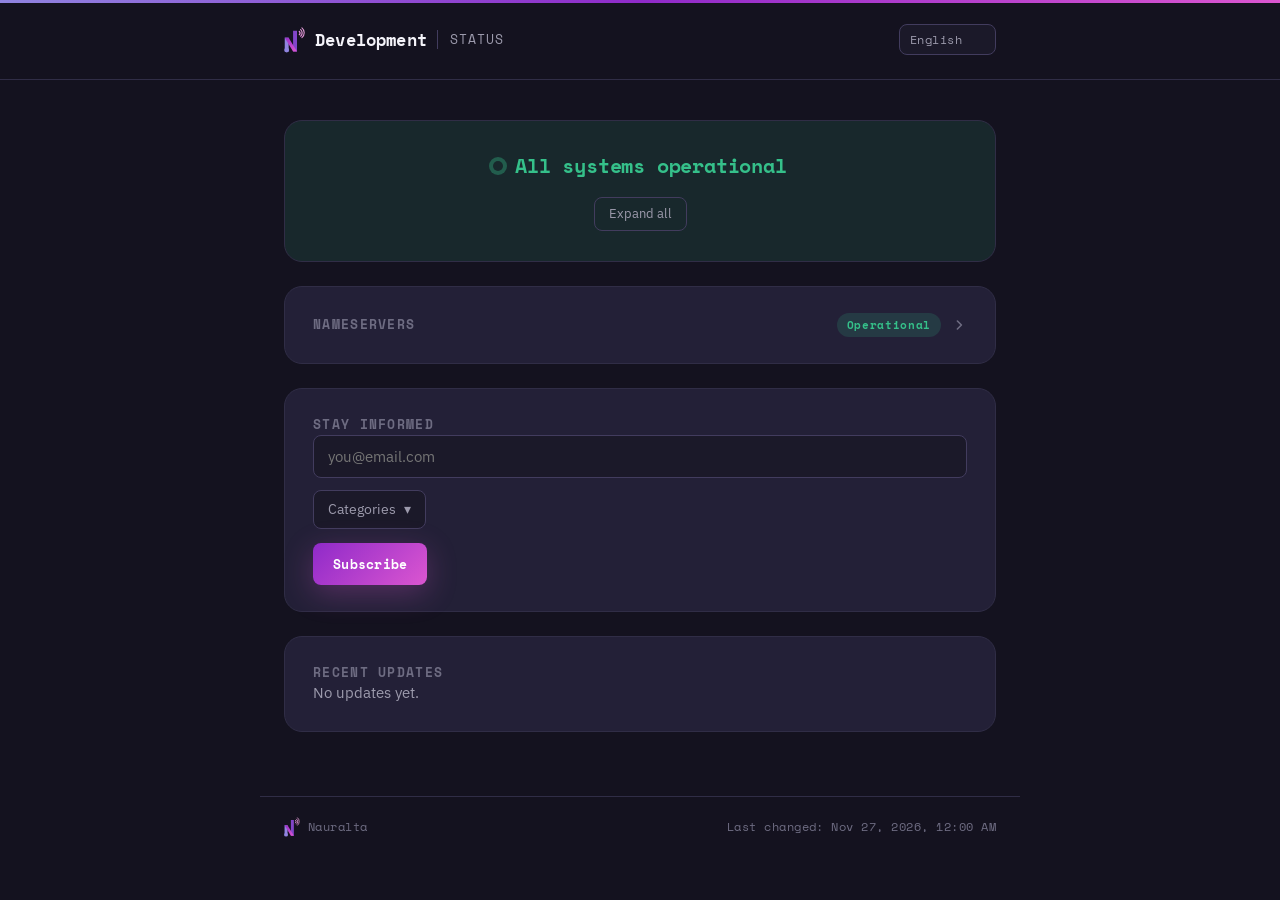
==== commit 1c70e0af: "Publish status page" ====
--- a/index.html
+++ b/index.html
@@ -16,7 +16,7 @@
     <path d="M488.62,166.27 A105,105 0 0,1 488.62,326.73" fill="none" stroke="url(#hg-arc)" stroke-width="29" stroke-linecap="round"></path>
     <path d="M520.44,122.41 A158,158 0 0,1 520.44,363.59" fill="none" stroke="url(#hg-arc)" stroke-width="26" stroke-linecap="round"></path>
   </g>
-</svg><span class="brand-name">Development</span><span class="brand-sub" data-i18n="brand.subtitle">Status</span></div><select id="lang-switch" class="lang-switch" aria-label="Language"></select></div></header><main class="wrap"><section class="hero hero-good"><div class="hero-status"><span class="hero-dot"></span><h1 data-i18n="hero.good">All systems operational</h1></div><button type="button" id="toggle-all-groups" class="hero-toggle-all" data-i18n="groups.expandAll">Expand all</button></section><section class="card group collapsed" data-group-id="19abde64-874f-4d78-b377-1428c0a2040a"><button type="button" class="group-head" data-group-toggle><h2 class="group-title">Nameservers</h2><span class="group-head-right"><span class="badge badge-good" data-i18n="state.operational">Operational</span><svg class="chevron" viewBox="0 0 20 20" fill="none" xmlns="http://www.w3.org/2000/svg" aria-hidden="true"><path d="M5 8l5 5 5-5" stroke="currentColor" stroke-width="2" stroke-linecap="round" stroke-linejoin="round"/></svg></span></button><div class="rows"><div class="row"><div class="row-top"><span class="row-name-group"><span class="dot dot-good"></span><span class="row-name">ns2</span><span class="sr-only" data-i18n="state.operational">Operational</span></span><span class="row-uptime uptime-good" data-i18n-template="history.uptime" data-value="99.947">99.947% uptime</span></div><div class="hbars"><span class="hbar hbar-nodata" tabindex="0" data-status="nodata" data-date="2026-08-28" data-down-seconds="0" data-degraded-seconds="0"></span><span class="hbar hbar-nodata" tabindex="0" data-status="nodata" data-date="2026-08-29" data-down-seconds="0" data-degraded-seconds="0"></span><span class="hbar hbar-nodata" tabindex="0" data-status="nodata" data-date="2026-08-30" data-down-seconds="0" data-degraded-seconds="0"></span><span class="hbar hbar-nodata" tabindex="0" data-status="nodata" data-date="2026-08-31" data-down-seconds="0" data-degraded-seconds="0"></span><span class="hbar hbar-nodata" tabindex="0" data-status="nodata" data-date="2026-09-01" data-down-seconds="0" data-degraded-seconds="0"></span><span class="hbar hbar-nodata" tabindex="0" data-status="nodata" data-date="2026-09-02" data-down-seconds="0" data-degraded-seconds="0"></span><span class="hbar hbar-nodata" tabindex="0" data-status="nodata" data-date="2026-09-03" data-down-seconds="0" data-degraded-seconds="0"></span><span class="hbar hbar-nodata" tabindex="0" data-status="nodata" data-date="2026-09-04" data-down-seconds="0" data-degraded-seconds="0"></span><span class="hbar hbar-down" tabindex="0" data-status="down" data-date="2026-09-05" data-down-seconds="2968.188" data-degraded-seconds="25776.981422999997"></span><span class="hbar hbar-operational" tabindex="0" data-status="operational" data-date="2026-09-06" data-down-seconds="0" data-degraded-seconds="0"></span><span class="hbar hbar-operational" tabindex="0" data-status="operational" data-date="2026-09-07" data-down-seconds="0" data-degraded-seconds="0"></span><span class="hbar hbar-operational" tabindex="0" data-status="operational" data-date="2026-09-08" data-down-seconds="0" data-degraded-seconds="0"></span><span class="hbar hbar-operational" tabindex="0" data-status="operational" data-date="2026-09-09" data-down-seconds="0" data-degraded-seconds="0"></span><span class="hbar hbar-operational" tabindex="0" data-status="operational" data-date="2026-09-10" data-down-seconds="0" data-degraded-seconds="0"></span><span class="hbar hbar-operational" tabindex="0" data-status="operational" data-date="2026-09-11" data-down-seconds="0" data-degraded-seconds="0"></span><span class="hbar hbar-operational" tabindex="0" data-status="operational" data-date="2026-09-12" data-down-seconds="0" data-degraded-seconds="0"></span><span class="hbar hbar-operational" tabindex="0" data-status="operational" data-date="2026-09-13" data-down-seconds="0" data-degraded-seconds="0"></span><span class="hbar hbar-operational" tabindex="0" data-status="operational" data-date="2026-09-14" data-down-seconds="0" data-degraded-seconds="0"></span><span class="hbar hbar-operational" tabindex="0" data-status="operational" data-date="2026-09-15" data-down-seconds="0" data-degraded-seconds="0"></span><span class="hbar hbar-operational" tabindex="0" data-status="operational" data-date="2026-09-16" data-down-seconds="0" data-degraded-seconds="0"></span><span class="hbar hbar-operational" tabindex="0" data-status="operational" data-date="2026-09-17" data-down-seconds="0" data-degraded-seconds="0"></span><span class="hbar hbar-operational" tabindex="0" data-status="operational" data-date="2026-09-18" data-down-seconds="0" data-degraded-seconds="0"></span><span class="hbar hbar-operational" tabindex="0" data-status="operational" data-date="2026-09-19" data-down-seconds="0" data-degraded-seconds="0"></span><span class="hbar hbar-operational" tabindex="0" data-status="operational" data-date="2026-09-20" data-down-seconds="0" data-degraded-seconds="0"></span><span class="hbar hbar-operational" tabindex="0" data-status="operational" data-date="2026-09-21" data-down-seconds="0" data-degraded-seconds="0"></span><span class="hbar hbar-operational" tabindex="0" data-status="operational" data-date="2026-09-22" data-down-seconds="0" data-degraded-seconds="0"></span><span class="hbar hbar-operational" tabindex="0" data-status="operational" data-date="2026-09-23" data-down-seconds="0" data-degraded-seconds="0"></span><span class="hbar hbar-operational" tabindex="0" data-status="operational" data-date="2026-09-24" data-down-seconds="0" data-degraded-seconds="0"></span><span class="hbar hbar-operational" tabindex="0" data-status="operational" data-date="2026-09-25" data-down-seconds="0" data-degraded-seconds="0"></span><span class="hbar hbar-operational" tabindex="0" data-status="operational" data-date="2026-09-26" data-down-seconds="0" data-degraded-seconds="0"></span><span class="hbar hbar-operational" tabindex="0" data-status="operational" data-date="2026-09-27" data-down-seconds="0" data-degraded-seconds="0"></span><span class="hbar hbar-operational" tabindex="0" data-status="operational" data-date="2026-09-28" data-down-seconds="0" data-degraded-seconds="0"></span><span class="hbar hbar-operational" tabindex="0" data-status="operational" data-date="2026-09-29" data-down-seconds="0" data-degraded-seconds="0"></span><span class="hbar hbar-operational" tabindex="0" data-status="operational" data-date="2026-09-30" data-down-seconds="0" data-degraded-seconds="0"></span><span class="hbar hbar-operational" tabindex="0" data-status="operational" data-date="2026-10-01" data-down-seconds="0" data-degraded-seconds="0"></span><span class="hbar hbar-operational" tabindex="0" data-status="operational" data-date="2026-10-02" data-down-seconds="0" data-degraded-seconds="0"></span><span class="hbar hbar-operational" tabindex="0" data-status="operational" data-date="2026-10-03" data-down-seconds="0" data-degraded-seconds="0"></span><span class="hbar hbar-operational" tabindex="0" data-status="operational" data-date="2026-10-04" data-down-seconds="0" data-degraded-seconds="0"></span><span class="hbar hbar-operational" tabindex="0" data-status="operational" data-date="2026-10-05" data-down-seconds="0" data-degraded-seconds="0"></span><span class="hbar hbar-operational" tabindex="0" data-status="operational" data-date="2026-10-06" data-down-seconds="0" data-degraded-seconds="0"></span><span class="hbar hbar-operational" tabindex="0" data-status="operational" data-date="2026-10-07" data-down-seconds="0" data-degraded-seconds="0"></span><span class="hbar hbar-operational" tabindex="0" data-status="operational" data-date="2026-10-08" data-down-seconds="0" data-degraded-seconds="0"></span><span class="hbar hbar-operational" tabindex="0" data-status="operational" data-date="2026-10-09" data-down-seconds="0" data-degraded-seconds="0"></span><span class="hbar hbar-operational" tabindex="0" data-status="operational" data-date="2026-10-10" data-down-seconds="0" data-degraded-seconds="0"></span><span class="hbar hbar-operational" tabindex="0" data-status="operational" data-date="2026-10-11" data-down-seconds="0" data-degraded-seconds="0"></span><span class="hbar hbar-operational" tabindex="0" data-status="operational" data-date="2026-10-12" data-down-seconds="0" data-degraded-seconds="0"></span><span class="hbar hbar-operational" tabindex="0" data-status="operational" data-date="2026-10-13" data-down-seconds="0" data-degraded-seconds="0"></span><span class="hbar hbar-operational" tabindex="0" data-status="operational" data-date="2026-10-14" data-down-seconds="0" data-degraded-seconds="0"></span><span class="hbar hbar-operational" tabindex="0" data-status="operational" data-date="2026-10-15" data-down-seconds="0" data-degraded-seconds="0"></span><span class="hbar hbar-operational" tabindex="0" data-status="operational" data-date="2026-10-16" data-down-seconds="0" data-degraded-seconds="0"></span><span class="hbar hbar-operational" tabindex="0" data-status="operational" data-date="2026-10-17" data-down-seconds="0" data-degraded-seconds="0"></span><span class="hbar hbar-operational" tabindex="0" data-status="operational" data-date="2026-10-18" data-down-seconds="0" data-degraded-seconds="0"></span><span class="hbar hbar-operational" tabindex="0" data-status="operational" data-date="2026-10-19" data-down-seconds="0" data-degraded-seconds="0"></span><span class="hbar hbar-operational" tabindex="0" data-status="operational" data-date="2026-10-20" data-down-seconds="0" data-degraded-seconds="0"></span><span class="hbar hbar-operational" tabindex="0" data-status="operational" data-date="2026-10-21" data-down-seconds="0" data-degraded-seconds="0"></span><span class="hbar hbar-operational" tabindex="0" data-status="operational" data-date="2026-10-22" data-down-seconds="0" data-degraded-seconds="0"></span><span class="hbar hbar-operational" tabindex="0" data-status="operational" data-date="2026-10-23" data-down-seconds="0" data-degraded-seconds="0"></span><span class="hbar hbar-operational" tabindex="0" data-status="operational" data-date="2026-10-24" data-down-seconds="0" data-degraded-seconds="0"></span><span class="hbar hbar-operational" tabindex="0" data-status="operational" data-date="2026-10-25" data-down-seconds="0" data-degraded-seconds="0"></span><span class="hbar hbar-operational" tabindex="0" data-status="operational" data-date="2026-10-26" data-down-seconds="0" data-degraded-seconds="0"></span><span class="hbar hbar-operational" tabindex="0" data-status="operational" data-date="2026-10-27" data-down-seconds="0" data-degraded-seconds="0"></span><span class="hbar hbar-operational" tabindex="0" data-status="operational" data-date="2026-10-28" data-down-seconds="0" data-degraded-seconds="0"></span><span class="hbar hbar-operational" tabindex="0" data-status="operational" data-date="2026-10-29" data-down-seconds="0" data-degraded-seconds="0"></span><span class="hbar hbar-operational" tabindex="0" data-status="operational" data-date="2026-10-30" data-down-seconds="0" data-degraded-seconds="0"></span><span class="hbar hbar-operational" tabindex="0" data-status="operational" data-date="2026-10-31" data-down-seconds="0" data-degraded-seconds="0"></span><span class="hbar hbar-operational" tabindex="0" data-status="operational" data-date="2026-11-01" data-down-seconds="0" data-degraded-seconds="0"></span><span class="hbar hbar-operational" tabindex="0" data-status="operational" data-date="2026-11-02" data-down-seconds="0" data-degraded-seconds="0"></span><span class="hbar hbar-operational" tabindex="0" data-status="operational" data-date="2026-11-03" data-down-seconds="0" data-degraded-seconds="0"></span><span class="hbar hbar-operational" tabindex="0" data-status="operational" data-date="2026-11-04" data-down-seconds="0" data-degraded-seconds="0"></span><span class="hbar hbar-operational" tabindex="0" data-status="operational" data-date="2026-11-05" data-down-seconds="0" data-degraded-seconds="0"></span><span class="hbar hbar-operational" tabindex="0" data-status="operational" data-date="2026-11-06" data-down-seconds="0" data-degraded-seconds="0"></span><span class="hbar hbar-operational" tabindex="0" data-status="operational" data-date="2026-11-07" data-down-seconds="0" data-degraded-seconds="0"></span><span class="hbar hbar-operational" tabindex="0" data-status="operational" data-date="2026-11-08" data-down-seconds="0" data-degraded-seconds="0"></span><span class="hbar hbar-operational" tabindex="0" data-status="operational" data-date="2026-11-09" data-down-seconds="0" data-degraded-seconds="0"></span><span class="hbar hbar-down" tabindex="0" data-status="down" data-date="2026-11-10" data-down-seconds="390.732" data-degraded-seconds="0"></span><span class="hbar hbar-operational" tabindex="0" data-status="operational" data-date="2026-11-11" data-down-seconds="0" data-degraded-seconds="0"></span><span class="hbar hbar-operational" tabindex="0" data-status="operational" data-date="2026-11-12" data-down-seconds="0" data-degraded-seconds="0"></span><span class="hbar hbar-operational" tabindex="0" data-status="operational" data-date="2026-11-13" data-down-seconds="0" data-degraded-seconds="0"></span><span class="hbar hbar-operational" tabindex="0" data-status="operational" data-date="2026-11-14" data-down-seconds="0" data-degraded-seconds="0"></span><span class="hbar hbar-operational" tabindex="0" data-status="operational" data-date="2026-11-15" data-down-seconds="0" data-degraded-seconds="0"></span><span class="hbar hbar-operational" tabindex="0" data-status="operational" data-date="2026-11-16" data-down-seconds="0" data-degraded-seconds="0"></span><span class="hbar hbar-down" tabindex="0" data-status="down" data-date="2026-11-17" data-down-seconds="412.298" data-degraded-seconds="0"></span><span class="hbar hbar-operational" tabindex="0" data-status="operational" data-date="2026-11-18" data-down-seconds="0" data-degraded-seconds="0"></span><span class="hbar hbar-operational" tabindex="0" data-status="operational" data-date="2026-11-19" data-down-seconds="0" data-degraded-seconds="0"></span><span class="hbar hbar-operational" tabindex="0" data-status="operational" data-date="2026-11-20" data-down-seconds="0" data-degraded-seconds="0"></span><span class="hbar hbar-operational" tabindex="0" data-status="operational" data-date="2026-11-21" data-down-seconds="0" data-degraded-seconds="0"></span><span class="hbar hbar-operational" tabindex="0" data-status="operational" data-date="2026-11-22" data-down-seconds="0" data-degraded-seconds="0"></span><span class="hbar hbar-operational" tabindex="0" data-status="operational" data-date="2026-11-23" data-down-seconds="0" data-degraded-seconds="0"></span><span class="hbar hbar-operational" tabindex="0" data-status="operational" data-date="2026-11-24" data-down-seconds="0" data-degraded-seconds="0"></span><span class="hbar hbar-operational" tabindex="0" data-status="operational" data-date="2026-11-25" data-down-seconds="0" data-degraded-seconds="0"></span><span class="hbar hbar-operational" tabindex="0" data-status="operational" data-date="2026-11-26" data-down-seconds="0" data-degraded-seconds="0"></span></div><div class="row-dates"><span class="days-full" data-i18n-template="history.daysAgo" data-value="90">90 days ago</span><span class="days-mobile" data-i18n-template="history.daysAgo" data-value="30">30 days ago</span><span data-i18n="history.today">Today</span></div></div><div class="row"><div class="row-top"><span class="row-name-group"><span class="dot dot-good"></span><span class="row-name">ns1</span><span class="sr-only" data-i18n="state.operational">Operational</span></span><span class="row-uptime uptime-good" data-i18n-template="history.uptime" data-value="100">100% uptime</span></div><div class="hbars"><span class="hbar hbar-nodata" tabindex="0" data-status="nodata" data-date="2026-08-28" data-down-seconds="0" data-degraded-seconds="0"></span><span class="hbar hbar-nodata" tabindex="0" data-status="nodata" data-date="2026-08-29" data-down-seconds="0" data-degraded-seconds="0"></span><span class="hbar hbar-nodata" tabindex="0" data-status="nodata" data-date="2026-08-30" data-down-seconds="0" data-degraded-seconds="0"></span><span class="hbar hbar-nodata" tabindex="0" data-status="nodata" data-date="2026-08-31" data-down-seconds="0" data-degraded-seconds="0"></span><span class="hbar hbar-nodata" tabindex="0" data-status="nodata" data-date="2026-09-01" data-down-seconds="0" data-degraded-seconds="0"></span><span class="hbar hbar-nodata" tabindex="0" data-status="nodata" data-date="2026-09-02" data-down-seconds="0" data-degraded-seconds="0"></span><span class="hbar hbar-nodata" tabindex="0" data-status="nodata" data-date="2026-09-03" data-down-seconds="0" data-degraded-seconds="0"></span><span class="hbar hbar-nodata" tabindex="0" data-status="nodata" data-date="2026-09-04" data-down-seconds="0" data-degraded-seconds="0"></span><span class="hbar hbar-degraded" tabindex="0" data-status="degraded" data-date="2026-09-05" data-down-seconds="0" data-degraded-seconds="33.408255"></span><span class="hbar hbar-operational" tabindex="0" data-status="operational" data-date="2026-09-06" data-down-seconds="0" data-degraded-seconds="0"></span><span class="hbar hbar-operational" tabindex="0" data-status="operational" data-date="2026-09-07" data-down-seconds="0" data-degraded-seconds="0"></span><span class="hbar hbar-operational" tabindex="0" data-status="operational" data-date="2026-09-08" data-down-seconds="0" data-degraded-seconds="0"></span><span class="hbar hbar-operational" tabindex="0" data-status="operational" data-date="2026-09-09" data-down-seconds="0" data-degraded-seconds="0"></span><span class="hbar hbar-operational" tabindex="0" data-status="operational" data-date="2026-09-10" data-down-seconds="0" data-degraded-seconds="0"></span><span class="hbar hbar-operational" tabindex="0" data-status="operational" data-date="2026-09-11" data-down-seconds="0" data-degraded-seconds="0"></span><span class="hbar hbar-operational" tabindex="0" data-status="operational" data-date="2026-09-12" data-down-seconds="0" data-degraded-seconds="0"></span><span class="hbar hbar-operational" tabindex="0" data-status="operational" data-date="2026-09-13" data-down-seconds="0" data-degraded-seconds="0"></span><span class="hbar hbar-operational" tabindex="0" data-status="operational" data-date="2026-09-14" data-down-seconds="0" data-degraded-seconds="0"></span><span class="hbar hbar-operational" tabindex="0" data-status="operational" data-date="2026-09-15" data-down-seconds="0" data-degraded-seconds="0"></span><span class="hbar hbar-operational" tabindex="0" data-status="operational" data-date="2026-09-16" data-down-seconds="0" data-degraded-seconds="0"></span><span class="hbar hbar-operational" tabindex="0" data-status="operational" data-date="2026-09-17" data-down-seconds="0" data-degraded-seconds="0"></span><span class="hbar hbar-operational" tabindex="0" data-status="operational" data-date="2026-09-18" data-down-seconds="0" data-degraded-seconds="0"></span><span class="hbar hbar-operational" tabindex="0" data-status="operational" data-date="2026-09-19" data-down-seconds="0" data-degraded-seconds="0"></span><span class="hbar hbar-operational" tabindex="0" data-status="operational" data-date="2026-09-20" data-down-seconds="0" data-degraded-seconds="0"></span><span class="hbar hbar-operational" tabindex="0" data-status="operational" data-date="2026-09-21" data-down-seconds="0" data-degraded-seconds="0"></span><span class="hbar hbar-operational" tabindex="0" data-status="operational" data-date="2026-09-22" data-down-seconds="0" data-degraded-seconds="0"></span><span class="hbar hbar-operational" tabindex="0" data-status="operational" data-date="2026-09-23" data-down-seconds="0" data-degraded-seconds="0"></span><span class="hbar hbar-operational" tabindex="0" data-status="operational" data-date="2026-09-24" data-down-seconds="0" data-degraded-seconds="0"></span><span class="hbar hbar-operational" tabindex="0" data-status="operational" data-date="2026-09-25" data-down-seconds="0" data-degraded-seconds="0"></span><span class="hbar hbar-operational" tabindex="0" data-status="operational" data-date="2026-09-26" data-down-seconds="0" data-degraded-seconds="0"></span><span class="hbar hbar-operational" tabindex="0" data-status="operational" data-date="2026-09-27" data-down-seconds="0" data-degraded-seconds="0"></span><span class="hbar hbar-operational" tabindex="0" data-status="operational" data-date="2026-09-28" data-down-seconds="0" data-degraded-seconds="0"></span><span class="hbar hbar-operational" tabindex="0" data-status="operational" data-date="2026-09-29" data-down-seconds="0" data-degraded-seconds="0"></span><span class="hbar hbar-operational" tabindex="0" data-status="operational" data-date="2026-09-30" data-down-seconds="0" data-degraded-seconds="0"></span><span class="hbar hbar-operational" tabindex="0" data-status="operational" data-date="2026-10-01" data-down-seconds="0" data-degraded-seconds="0"></span><span class="hbar hbar-operational" tabindex="0" data-status="operational" data-date="2026-10-02" data-down-seconds="0" data-degraded-seconds="0"></span><span class="hbar hbar-operational" tabindex="0" data-status="operational" data-date="2026-10-03" data-down-seconds="0" data-degraded-seconds="0"></span><span class="hbar hbar-operational" tabindex="0" data-status="operational" data-date="2026-10-04" data-down-seconds="0" data-degraded-seconds="0"></span><span class="hbar hbar-operational" tabindex="0" data-status="operational" data-date="2026-10-05" data-down-seconds="0" data-degraded-seconds="0"></span><span class="hbar hbar-operational" tabindex="0" data-status="operational" data-date="2026-10-06" data-down-seconds="0" data-degraded-seconds="0"></span><span class="hbar hbar-operational" tabindex="0" data-status="operational" data-date="2026-10-07" data-down-seconds="0" data-degraded-seconds="0"></span><span class="hbar hbar-operational" tabindex="0" data-status="operational" data-date="2026-10-08" data-down-seconds="0" data-degraded-seconds="0"></span><span class="hbar hbar-operational" tabindex="0" data-status="operational" data-date="2026-10-09" data-down-seconds="0" data-degraded-seconds="0"></span><span class="hbar hbar-operational" tabindex="0" data-status="operational" data-date="2026-10-10" data-down-seconds="0" data-degraded-seconds="0"></span><span class="hbar hbar-operational" tabindex="0" data-status="operational" data-date="2026-10-11" data-down-seconds="0" data-degraded-seconds="0"></span><span class="hbar hbar-operational" tabindex="0" data-status="operational" data-date="2026-10-12" data-down-seconds="0" data-degraded-seconds="0"></span><span class="hbar hbar-operational" tabindex="0" data-status="operational" data-date="2026-10-13" data-down-seconds="0" data-degraded-seconds="0"></span><span class="hbar hbar-operational" tabindex="0" data-status="operational" data-date="2026-10-14" data-down-seconds="0" data-degraded-seconds="0"></span><span class="hbar hbar-operational" tabindex="0" data-status="operational" data-date="2026-10-15" data-down-seconds="0" data-degraded-seconds="0"></span><span class="hbar hbar-operational" tabindex="0" data-status="operational" data-date="2026-10-16" data-down-seconds="0" data-degraded-seconds="0"></span><span class="hbar hbar-operational" tabindex="0" data-status="operational" data-date="2026-10-17" data-down-seconds="0" data-degraded-seconds="0"></span><span class="hbar hbar-operational" tabindex="0" data-status="operational" data-date="2026-10-18" data-down-seconds="0" data-degraded-seconds="0"></span><span class="hbar hbar-operational" tabindex="0" data-status="operational" data-date="2026-10-19" data-down-seconds="0" data-degraded-seconds="0"></span><span class="hbar hbar-operational" tabindex="0" data-status="operational" data-date="2026-10-20" data-down-seconds="0" data-degraded-seconds="0"></span><span class="hbar hbar-operational" tabindex="0" data-status="operational" data-date="2026-10-21" data-down-seconds="0" data-degraded-seconds="0"></span><span class="hbar hbar-operational" tabindex="0" data-status="operational" data-date="2026-10-22" data-down-seconds="0" data-degraded-seconds="0"></span><span class="hbar hbar-operational" tabindex="0" data-status="operational" data-date="2026-10-23" data-down-seconds="0" data-degraded-seconds="0"></span><span class="hbar hbar-operational" tabindex="0" data-status="operational" data-date="2026-10-24" data-down-seconds="0" data-degraded-seconds="0"></span><span class="hbar hbar-operational" tabindex="0" data-status="operational" data-date="2026-10-25" data-down-seconds="0" data-degraded-seconds="0"></span><span class="hbar hbar-operational" tabindex="0" data-status="operational" data-date="2026-10-26" data-down-seconds="0" data-degraded-seconds="0"></span><span class="hbar hbar-operational" tabindex="0" data-status="operational" data-date="2026-10-27" data-down-seconds="0" data-degraded-seconds="0"></span><span class="hbar hbar-operational" tabindex="0" data-status="operational" data-date="2026-10-28" data-down-seconds="0" data-degraded-seconds="0"></span><span class="hbar hbar-operational" tabindex="0" data-status="operational" data-date="2026-10-29" data-down-seconds="0" data-degraded-seconds="0"></span><span class="hbar hbar-operational" tabindex="0" data-status="operational" data-date="2026-10-30" data-down-seconds="0" data-degraded-seconds="0"></span><span class="hbar hbar-operational" tabindex="0" data-status="operational" data-date="2026-10-31" data-down-seconds="0" data-degraded-seconds="0"></span><span class="hbar hbar-operational" tabindex="0" data-status="operational" data-date="2026-11-01" data-down-seconds="0" data-degraded-seconds="0"></span><span class="hbar hbar-operational" tabindex="0" data-status="operational" data-date="2026-11-02" data-down-seconds="0" data-degraded-seconds="0"></span><span class="hbar hbar-operational" tabindex="0" data-status="operational" data-date="2026-11-03" data-down-seconds="0" data-degraded-seconds="0"></span><span class="hbar hbar-operational" tabindex="0" data-status="operational" data-date="2026-11-04" data-down-seconds="0" data-degraded-seconds="0"></span><span class="hbar hbar-operational" tabindex="0" data-status="operational" data-date="2026-11-05" data-down-seconds="0" data-degraded-seconds="0"></span><span class="hbar hbar-operational" tabindex="0" data-status="operational" data-date="2026-11-06" data-down-seconds="0" data-degraded-seconds="0"></span><span class="hbar hbar-operational" tabindex="0" data-status="operational" data-date="2026-11-07" data-down-seconds="0" data-degraded-seconds="0"></span><span class="hbar hbar-operational" tabindex="0" data-status="operational" data-date="2026-11-08" data-down-seconds="0" data-degraded-seconds="0"></span><span class="hbar hbar-operational" tabindex="0" data-status="operational" data-date="2026-11-09" data-down-seconds="0" data-degraded-seconds="0"></span><span class="hbar hbar-operational" tabindex="0" data-status="operational" data-date="2026-11-10" data-down-seconds="0" data-degraded-seconds="0"></span><span class="hbar hbar-operational" tabindex="0" data-status="operational" data-date="2026-11-11" data-down-seconds="0" data-degraded-seconds="0"></span><span class="hbar hbar-operational" tabindex="0" data-status="operational" data-date="2026-11-12" data-down-seconds="0" data-degraded-seconds="0"></span><span class="hbar hbar-operational" tabindex="0" data-status="operational" data-date="2026-11-13" data-down-seconds="0" data-degraded-seconds="0"></span><span class="hbar hbar-operational" tabindex="0" data-status="operational" data-date="2026-11-14" data-down-seconds="0" data-degraded-seconds="0"></span><span class="hbar hbar-operational" tabindex="0" data-status="operational" data-date="2026-11-15" data-down-seconds="0" data-degraded-seconds="0"></span><span class="hbar hbar-operational" tabindex="0" data-status="operational" data-date="2026-11-16" data-down-seconds="0" data-degraded-seconds="0"></span><span class="hbar hbar-operational" tabindex="0" data-status="operational" data-date="2026-11-17" data-down-seconds="0" data-degraded-seconds="0"></span><span class="hbar hbar-operational" tabindex="0" data-status="operational" data-date="2026-11-18" data-down-seconds="0" data-degraded-seconds="0"></span><span class="hbar hbar-operational" tabindex="0" data-status="operational" data-date="2026-11-19" data-down-seconds="0" data-degraded-seconds="0"></span><span class="hbar hbar-operational" tabindex="0" data-status="operational" data-date="2026-11-20" data-down-seconds="0" data-degraded-seconds="0"></span><span class="hbar hbar-operational" tabindex="0" data-status="operational" data-date="2026-11-21" data-down-seconds="0" data-degraded-seconds="0"></span><span class="hbar hbar-operational" tabindex="0" data-status="operational" data-date="2026-11-22" data-down-seconds="0" data-degraded-seconds="0"></span><span class="hbar hbar-operational" tabindex="0" data-status="operational" data-date="2026-11-23" data-down-seconds="0" data-degraded-seconds="0"></span><span class="hbar hbar-operational" tabindex="0" data-status="operational" data-date="2026-11-24" data-down-seconds="0" data-degraded-seconds="0"></span><span class="hbar hbar-operational" tabindex="0" data-status="operational" data-date="2026-11-25" data-down-seconds="0" data-degraded-seconds="0"></span><span class="hbar hbar-operational" tabindex="0" data-status="operational" data-date="2026-11-26" data-down-seconds="0" data-degraded-seconds="0"></span></div><div class="row-dates"><span class="days-full" data-i18n-template="history.daysAgo" data-value="90">90 days ago</span><span class="days-mobile" data-i18n-template="history.daysAgo" data-value="30">30 days ago</span><span data-i18n="history.today">Today</span></div></div></div></section><section class="card"><h2 class="group-title" data-i18n="subscribe.title">Stay informed</h2><form id="subscribe-form" class="subscribe"><input type="email" id="subscribe-email" required data-i18n-placeholder="subscribe.placeholder" placeholder="you@email.com"><details class="categories-dropdown"><summary data-i18n="subscribe.categories">Categories</summary><div class="subscribe-categories"><label class="subscribe-category"><input type="checkbox" class="subscribe-group" data-group-id="19abde64-874f-4d78-b377-1428c0a2040a" checked> Nameservers</label></div></details><button type="submit" data-i18n="subscribe.button">Subscribe</button></form><p id="subscribe-result" class="muted" hidden></p><div id="manage-section" hidden><h2 class="group-title" data-i18n="manage.title">Manage your subscription</h2><form id="manage-form" class="subscribe"><details class="categories-dropdown"><summary data-i18n="subscribe.categories">Categories</summary><div class="subscribe-categories"><label class="subscribe-category"><input type="checkbox" class="manage-group" data-group-id="19abde64-874f-4d78-b377-1428c0a2040a" checked> Nameservers</label></div></details><button type="submit" data-i18n="manage.saveButton">Save preferences</button></form><p id="manage-result" class="muted" hidden></p></div></section><section class="card"><h2 class="group-title" data-i18n="updates.title">Recent updates</h2><p class="muted" data-i18n="updates.empty">No updates yet.</p></section></main><footer class="wrap foot"><a class="foot-brand" href="https://nauralta.com"><svg class="foot-icon" viewBox="246 54 258 318" xmlns="http://www.w3.org/2000/svg" aria-hidden="true">
+</svg><span class="brand-name">Development</span><span class="brand-sub" data-i18n="brand.subtitle">Status</span></div><select id="lang-switch" class="lang-switch" aria-label="Language"></select></div></header><main class="wrap"><section class="hero hero-good"><div class="hero-status"><span class="hero-dot"></span><h1 data-i18n="hero.good">All systems operational</h1></div><button type="button" id="toggle-all-groups" class="hero-toggle-all" data-i18n="groups.expandAll">Expand all</button></section><section class="card group collapsed" data-group-id="19abde64-874f-4d78-b377-1428c0a2040a"><button type="button" class="group-head" data-group-toggle><h2 class="group-title">Nameservers</h2><span class="group-head-right"><span class="badge badge-good" data-i18n="state.operational">Operational</span><svg class="chevron" viewBox="0 0 20 20" fill="none" xmlns="http://www.w3.org/2000/svg" aria-hidden="true"><path d="M5 8l5 5 5-5" stroke="currentColor" stroke-width="2" stroke-linecap="round" stroke-linejoin="round"/></svg></span></button><div class="rows"><div class="row"><div class="row-top"><span class="row-name-group"><span class="dot dot-good"></span><span class="row-name">ns2</span><span class="sr-only" data-i18n="state.operational">Operational</span></span><span class="row-uptime uptime-good" data-i18n-template="history.uptime" data-value="99.947">99.947% uptime</span></div><div class="hbars"><span class="hbar hbar-nodata" tabindex="0" data-status="nodata" data-date="2026-08-29" data-down-seconds="0" data-degraded-seconds="0"></span><span class="hbar hbar-nodata" tabindex="0" data-status="nodata" data-date="2026-08-30" data-down-seconds="0" data-degraded-seconds="0"></span><span class="hbar hbar-nodata" tabindex="0" data-status="nodata" data-date="2026-08-31" data-down-seconds="0" data-degraded-seconds="0"></span><span class="hbar hbar-nodata" tabindex="0" data-status="nodata" data-date="2026-09-01" data-down-seconds="0" data-degraded-seconds="0"></span><span class="hbar hbar-nodata" tabindex="0" data-status="nodata" data-date="2026-09-02" data-down-seconds="0" data-degraded-seconds="0"></span><span class="hbar hbar-nodata" tabindex="0" data-status="nodata" data-date="2026-09-03" data-down-seconds="0" data-degraded-seconds="0"></span><span class="hbar hbar-nodata" tabindex="0" data-status="nodata" data-date="2026-09-04" data-down-seconds="0" data-degraded-seconds="0"></span><span class="hbar hbar-down" tabindex="0" data-status="down" data-date="2026-09-05" data-down-seconds="2968.188" data-degraded-seconds="25776.981422999997"></span><span class="hbar hbar-operational" tabindex="0" data-status="operational" data-date="2026-09-06" data-down-seconds="0" data-degraded-seconds="0"></span><span class="hbar hbar-operational" tabindex="0" data-status="operational" data-date="2026-09-07" data-down-seconds="0" data-degraded-seconds="0"></span><span class="hbar hbar-operational" tabindex="0" data-status="operational" data-date="2026-09-08" data-down-seconds="0" data-degraded-seconds="0"></span><span class="hbar hbar-operational" tabindex="0" data-status="operational" data-date="2026-09-09" data-down-seconds="0" data-degraded-seconds="0"></span><span class="hbar hbar-operational" tabindex="0" data-status="operational" data-date="2026-09-10" data-down-seconds="0" data-degraded-seconds="0"></span><span class="hbar hbar-operational" tabindex="0" data-status="operational" data-date="2026-09-11" data-down-seconds="0" data-degraded-seconds="0"></span><span class="hbar hbar-operational" tabindex="0" data-status="operational" data-date="2026-09-12" data-down-seconds="0" data-degraded-seconds="0"></span><span class="hbar hbar-operational" tabindex="0" data-status="operational" data-date="2026-09-13" data-down-seconds="0" data-degraded-seconds="0"></span><span class="hbar hbar-operational" tabindex="0" data-status="operational" data-date="2026-09-14" data-down-seconds="0" data-degraded-seconds="0"></span><span class="hbar hbar-operational" tabindex="0" data-status="operational" data-date="2026-09-15" data-down-seconds="0" data-degraded-seconds="0"></span><span class="hbar hbar-operational" tabindex="0" data-status="operational" data-date="2026-09-16" data-down-seconds="0" data-degraded-seconds="0"></span><span class="hbar hbar-operational" tabindex="0" data-status="operational" data-date="2026-09-17" data-down-seconds="0" data-degraded-seconds="0"></span><span class="hbar hbar-operational" tabindex="0" data-status="operational" data-date="2026-09-18" data-down-seconds="0" data-degraded-seconds="0"></span><span class="hbar hbar-operational" tabindex="0" data-status="operational" data-date="2026-09-19" data-down-seconds="0" data-degraded-seconds="0"></span><span class="hbar hbar-operational" tabindex="0" data-status="operational" data-date="2026-09-20" data-down-seconds="0" data-degraded-seconds="0"></span><span class="hbar hbar-operational" tabindex="0" data-status="operational" data-date="2026-09-21" data-down-seconds="0" data-degraded-seconds="0"></span><span class="hbar hbar-operational" tabindex="0" data-status="operational" data-date="2026-09-22" data-down-seconds="0" data-degraded-seconds="0"></span><span class="hbar hbar-operational" tabindex="0" data-status="operational" data-date="2026-09-23" data-down-seconds="0" data-degraded-seconds="0"></span><span class="hbar hbar-operational" tabindex="0" data-status="operational" data-date="2026-09-24" data-down-seconds="0" data-degraded-seconds="0"></span><span class="hbar hbar-operational" tabindex="0" data-status="operational" data-date="2026-09-25" data-down-seconds="0" data-degraded-seconds="0"></span><span class="hbar hbar-operational" tabindex="0" data-status="operational" data-date="2026-09-26" data-down-seconds="0" data-degraded-seconds="0"></span><span class="hbar hbar-operational" tabindex="0" data-status="operational" data-date="2026-09-27" data-down-seconds="0" data-degraded-seconds="0"></span><span class="hbar hbar-operational" tabindex="0" data-status="operational" data-date="2026-09-28" data-down-seconds="0" data-degraded-seconds="0"></span><span class="hbar hbar-operational" tabindex="0" data-status="operational" data-date="2026-09-29" data-down-seconds="0" data-degraded-seconds="0"></span><span class="hbar hbar-operational" tabindex="0" data-status="operational" data-date="2026-09-30" data-down-seconds="0" data-degraded-seconds="0"></span><span class="hbar hbar-operational" tabindex="0" data-status="operational" data-date="2026-10-01" data-down-seconds="0" data-degraded-seconds="0"></span><span class="hbar hbar-operational" tabindex="0" data-status="operational" data-date="2026-10-02" data-down-seconds="0" data-degraded-seconds="0"></span><span class="hbar hbar-operational" tabindex="0" data-status="operational" data-date="2026-10-03" data-down-seconds="0" data-degraded-seconds="0"></span><span class="hbar hbar-operational" tabindex="0" data-status="operational" data-date="2026-10-04" data-down-seconds="0" data-degraded-seconds="0"></span><span class="hbar hbar-operational" tabindex="0" data-status="operational" data-date="2026-10-05" data-down-seconds="0" data-degraded-seconds="0"></span><span class="hbar hbar-operational" tabindex="0" data-status="operational" data-date="2026-10-06" data-down-seconds="0" data-degraded-seconds="0"></span><span class="hbar hbar-operational" tabindex="0" data-status="operational" data-date="2026-10-07" data-down-seconds="0" data-degraded-seconds="0"></span><span class="hbar hbar-operational" tabindex="0" data-status="operational" data-date="2026-10-08" data-down-seconds="0" data-degraded-seconds="0"></span><span class="hbar hbar-operational" tabindex="0" data-status="operational" data-date="2026-10-09" data-down-seconds="0" data-degraded-seconds="0"></span><span class="hbar hbar-operational" tabindex="0" data-status="operational" data-date="2026-10-10" data-down-seconds="0" data-degraded-seconds="0"></span><span class="hbar hbar-operational" tabindex="0" data-status="operational" data-date="2026-10-11" data-down-seconds="0" data-degraded-seconds="0"></span><span class="hbar hbar-operational" tabindex="0" data-status="operational" data-date="2026-10-12" data-down-seconds="0" data-degraded-seconds="0"></span><span class="hbar hbar-operational" tabindex="0" data-status="operational" data-date="2026-10-13" data-down-seconds="0" data-degraded-seconds="0"></span><span class="hbar hbar-operational" tabindex="0" data-status="operational" data-date="2026-10-14" data-down-seconds="0" data-degraded-seconds="0"></span><span class="hbar hbar-operational" tabindex="0" data-status="operational" data-date="2026-10-15" data-down-seconds="0" data-degraded-seconds="0"></span><span class="hbar hbar-operational" tabindex="0" data-status="operational" data-date="2026-10-16" data-down-seconds="0" data-degraded-seconds="0"></span><span class="hbar hbar-operational" tabindex="0" data-status="operational" data-date="2026-10-17" data-down-seconds="0" data-degraded-seconds="0"></span><span class="hbar hbar-operational" tabindex="0" data-status="operational" data-date="2026-10-18" data-down-seconds="0" data-degraded-seconds="0"></span><span class="hbar hbar-operational" tabindex="0" data-status="operational" data-date="2026-10-19" data-down-seconds="0" data-degraded-seconds="0"></span><span class="hbar hbar-operational" tabindex="0" data-status="operational" data-date="2026-10-20" data-down-seconds="0" data-degraded-seconds="0"></span><span class="hbar hbar-operational" tabindex="0" data-status="operational" data-date="2026-10-21" data-down-seconds="0" data-degraded-seconds="0"></span><span class="hbar hbar-operational" tabindex="0" data-status="operational" data-date="2026-10-22" data-down-seconds="0" data-degraded-seconds="0"></span><span class="hbar hbar-operational" tabindex="0" data-status="operational" data-date="2026-10-23" data-down-seconds="0" data-degraded-seconds="0"></span><span class="hbar hbar-operational" tabindex="0" data-status="operational" data-date="2026-10-24" data-down-seconds="0" data-degraded-seconds="0"></span><span class="hbar hbar-operational" tabindex="0" data-status="operational" data-date="2026-10-25" data-down-seconds="0" data-degraded-seconds="0"></span><span class="hbar hbar-operational" tabindex="0" data-status="operational" data-date="2026-10-26" data-down-seconds="0" data-degraded-seconds="0"></span><span class="hbar hbar-operational" tabindex="0" data-status="operational" data-date="2026-10-27" data-down-seconds="0" data-degraded-seconds="0"></span><span class="hbar hbar-operational" tabindex="0" data-status="operational" data-date="2026-10-28" data-down-seconds="0" data-degraded-seconds="0"></span><span class="hbar hbar-operational" tabindex="0" data-status="operational" data-date="2026-10-29" data-down-seconds="0" data-degraded-seconds="0"></span><span class="hbar hbar-operational" tabindex="0" data-status="operational" data-date="2026-10-30" data-down-seconds="0" data-degraded-seconds="0"></span><span class="hbar hbar-operational" tabindex="0" data-status="operational" data-date="2026-10-31" data-down-seconds="0" data-degraded-seconds="0"></span><span class="hbar hbar-operational" tabindex="0" data-status="operational" data-date="2026-11-01" data-down-seconds="0" data-degraded-seconds="0"></span><span class="hbar hbar-operational" tabindex="0" data-status="operational" data-date="2026-11-02" data-down-seconds="0" data-degraded-seconds="0"></span><span class="hbar hbar-operational" tabindex="0" data-status="operational" data-date="2026-11-03" data-down-seconds="0" data-degraded-seconds="0"></span><span class="hbar hbar-operational" tabindex="0" data-status="operational" data-date="2026-11-04" data-down-seconds="0" data-degraded-seconds="0"></span><span class="hbar hbar-operational" tabindex="0" data-status="operational" data-date="2026-11-05" data-down-seconds="0" data-degraded-seconds="0"></span><span class="hbar hbar-operational" tabindex="0" data-status="operational" data-date="2026-11-06" data-down-seconds="0" data-degraded-seconds="0"></span><span class="hbar hbar-operational" tabindex="0" data-status="operational" data-date="2026-11-07" data-down-seconds="0" data-degraded-seconds="0"></span><span class="hbar hbar-operational" tabindex="0" data-status="operational" data-date="2026-11-08" data-down-seconds="0" data-degraded-seconds="0"></span><span class="hbar hbar-operational" tabindex="0" data-status="operational" data-date="2026-11-09" data-down-seconds="0" data-degraded-seconds="0"></span><span class="hbar hbar-down" tabindex="0" data-status="down" data-date="2026-11-10" data-down-seconds="390.732" data-degraded-seconds="0"></span><span class="hbar hbar-operational" tabindex="0" data-status="operational" data-date="2026-11-11" data-down-seconds="0" data-degraded-seconds="0"></span><span class="hbar hbar-operational" tabindex="0" data-status="operational" data-date="2026-11-12" data-down-seconds="0" data-degraded-seconds="0"></span><span class="hbar hbar-operational" tabindex="0" data-status="operational" data-date="2026-11-13" data-down-seconds="0" data-degraded-seconds="0"></span><span class="hbar hbar-operational" tabindex="0" data-status="operational" data-date="2026-11-14" data-down-seconds="0" data-degraded-seconds="0"></span><span class="hbar hbar-operational" tabindex="0" data-status="operational" data-date="2026-11-15" data-down-seconds="0" data-degraded-seconds="0"></span><span class="hbar hbar-operational" tabindex="0" data-status="operational" data-date="2026-11-16" data-down-seconds="0" data-degraded-seconds="0"></span><span class="hbar hbar-down" tabindex="0" data-status="down" data-date="2026-11-17" data-down-seconds="412.298" data-degraded-seconds="0"></span><span class="hbar hbar-operational" tabindex="0" data-status="operational" data-date="2026-11-18" data-down-seconds="0" data-degraded-seconds="0"></span><span class="hbar hbar-operational" tabindex="0" data-status="operational" data-date="2026-11-19" data-down-seconds="0" data-degraded-seconds="0"></span><span class="hbar hbar-operational" tabindex="0" data-status="operational" data-date="2026-11-20" data-down-seconds="0" data-degraded-seconds="0"></span><span class="hbar hbar-operational" tabindex="0" data-status="operational" data-date="2026-11-21" data-down-seconds="0" data-degraded-seconds="0"></span><span class="hbar hbar-operational" tabindex="0" data-status="operational" data-date="2026-11-22" data-down-seconds="0" data-degraded-seconds="0"></span><span class="hbar hbar-operational" tabindex="0" data-status="operational" data-date="2026-11-23" data-down-seconds="0" data-degraded-seconds="0"></span><span class="hbar hbar-operational" tabindex="0" data-status="operational" data-date="2026-11-24" data-down-seconds="0" data-degraded-seconds="0"></span><span class="hbar hbar-operational" tabindex="0" data-status="operational" data-date="2026-11-25" data-down-seconds="0" data-degraded-seconds="0"></span><span class="hbar hbar-operational" tabindex="0" data-status="operational" data-date="2026-11-26" data-down-seconds="0" data-degraded-seconds="0"></span><span class="hbar hbar-operational" tabindex="0" data-status="operational" data-date="2026-11-27" data-down-seconds="0" data-degraded-seconds="0"></span></div><div class="row-dates"><span class="days-full" data-i18n-template="history.daysAgo" data-value="90">90 days ago</span><span class="days-mobile" data-i18n-template="history.daysAgo" data-value="30">30 days ago</span><span data-i18n="history.today">Today</span></div></div><div class="row"><div class="row-top"><span class="row-name-group"><span class="dot dot-good"></span><span class="row-name">ns1</span><span class="sr-only" data-i18n="state.operational">Operational</span></span><span class="row-uptime uptime-good" data-i18n-template="history.uptime" data-value="100">100% uptime</span></div><div class="hbars"><span class="hbar hbar-nodata" tabindex="0" data-status="nodata" data-date="2026-08-29" data-down-seconds="0" data-degraded-seconds="0"></span><span class="hbar hbar-nodata" tabindex="0" data-status="nodata" data-date="2026-08-30" data-down-seconds="0" data-degraded-seconds="0"></span><span class="hbar hbar-nodata" tabindex="0" data-status="nodata" data-date="2026-08-31" data-down-seconds="0" data-degraded-seconds="0"></span><span class="hbar hbar-nodata" tabindex="0" data-status="nodata" data-date="2026-09-01" data-down-seconds="0" data-degraded-seconds="0"></span><span class="hbar hbar-nodata" tabindex="0" data-status="nodata" data-date="2026-09-02" data-down-seconds="0" data-degraded-seconds="0"></span><span class="hbar hbar-nodata" tabindex="0" data-status="nodata" data-date="2026-09-03" data-down-seconds="0" data-degraded-seconds="0"></span><span class="hbar hbar-nodata" tabindex="0" data-status="nodata" data-date="2026-09-04" data-down-seconds="0" data-degraded-seconds="0"></span><span class="hbar hbar-degraded" tabindex="0" data-status="degraded" data-date="2026-09-05" data-down-seconds="0" data-degraded-seconds="33.408255"></span><span class="hbar hbar-operational" tabindex="0" data-status="operational" data-date="2026-09-06" data-down-seconds="0" data-degraded-seconds="0"></span><span class="hbar hbar-operational" tabindex="0" data-status="operational" data-date="2026-09-07" data-down-seconds="0" data-degraded-seconds="0"></span><span class="hbar hbar-operational" tabindex="0" data-status="operational" data-date="2026-09-08" data-down-seconds="0" data-degraded-seconds="0"></span><span class="hbar hbar-operational" tabindex="0" data-status="operational" data-date="2026-09-09" data-down-seconds="0" data-degraded-seconds="0"></span><span class="hbar hbar-operational" tabindex="0" data-status="operational" data-date="2026-09-10" data-down-seconds="0" data-degraded-seconds="0"></span><span class="hbar hbar-operational" tabindex="0" data-status="operational" data-date="2026-09-11" data-down-seconds="0" data-degraded-seconds="0"></span><span class="hbar hbar-operational" tabindex="0" data-status="operational" data-date="2026-09-12" data-down-seconds="0" data-degraded-seconds="0"></span><span class="hbar hbar-operational" tabindex="0" data-status="operational" data-date="2026-09-13" data-down-seconds="0" data-degraded-seconds="0"></span><span class="hbar hbar-operational" tabindex="0" data-status="operational" data-date="2026-09-14" data-down-seconds="0" data-degraded-seconds="0"></span><span class="hbar hbar-operational" tabindex="0" data-status="operational" data-date="2026-09-15" data-down-seconds="0" data-degraded-seconds="0"></span><span class="hbar hbar-operational" tabindex="0" data-status="operational" data-date="2026-09-16" data-down-seconds="0" data-degraded-seconds="0"></span><span class="hbar hbar-operational" tabindex="0" data-status="operational" data-date="2026-09-17" data-down-seconds="0" data-degraded-seconds="0"></span><span class="hbar hbar-operational" tabindex="0" data-status="operational" data-date="2026-09-18" data-down-seconds="0" data-degraded-seconds="0"></span><span class="hbar hbar-operational" tabindex="0" data-status="operational" data-date="2026-09-19" data-down-seconds="0" data-degraded-seconds="0"></span><span class="hbar hbar-operational" tabindex="0" data-status="operational" data-date="2026-09-20" data-down-seconds="0" data-degraded-seconds="0"></span><span class="hbar hbar-operational" tabindex="0" data-status="operational" data-date="2026-09-21" data-down-seconds="0" data-degraded-seconds="0"></span><span class="hbar hbar-operational" tabindex="0" data-status="operational" data-date="2026-09-22" data-down-seconds="0" data-degraded-seconds="0"></span><span class="hbar hbar-operational" tabindex="0" data-status="operational" data-date="2026-09-23" data-down-seconds="0" data-degraded-seconds="0"></span><span class="hbar hbar-operational" tabindex="0" data-status="operational" data-date="2026-09-24" data-down-seconds="0" data-degraded-seconds="0"></span><span class="hbar hbar-operational" tabindex="0" data-status="operational" data-date="2026-09-25" data-down-seconds="0" data-degraded-seconds="0"></span><span class="hbar hbar-operational" tabindex="0" data-status="operational" data-date="2026-09-26" data-down-seconds="0" data-degraded-seconds="0"></span><span class="hbar hbar-operational" tabindex="0" data-status="operational" data-date="2026-09-27" data-down-seconds="0" data-degraded-seconds="0"></span><span class="hbar hbar-operational" tabindex="0" data-status="operational" data-date="2026-09-28" data-down-seconds="0" data-degraded-seconds="0"></span><span class="hbar hbar-operational" tabindex="0" data-status="operational" data-date="2026-09-29" data-down-seconds="0" data-degraded-seconds="0"></span><span class="hbar hbar-operational" tabindex="0" data-status="operational" data-date="2026-09-30" data-down-seconds="0" data-degraded-seconds="0"></span><span class="hbar hbar-operational" tabindex="0" data-status="operational" data-date="2026-10-01" data-down-seconds="0" data-degraded-seconds="0"></span><span class="hbar hbar-operational" tabindex="0" data-status="operational" data-date="2026-10-02" data-down-seconds="0" data-degraded-seconds="0"></span><span class="hbar hbar-operational" tabindex="0" data-status="operational" data-date="2026-10-03" data-down-seconds="0" data-degraded-seconds="0"></span><span class="hbar hbar-operational" tabindex="0" data-status="operational" data-date="2026-10-04" data-down-seconds="0" data-degraded-seconds="0"></span><span class="hbar hbar-operational" tabindex="0" data-status="operational" data-date="2026-10-05" data-down-seconds="0" data-degraded-seconds="0"></span><span class="hbar hbar-operational" tabindex="0" data-status="operational" data-date="2026-10-06" data-down-seconds="0" data-degraded-seconds="0"></span><span class="hbar hbar-operational" tabindex="0" data-status="operational" data-date="2026-10-07" data-down-seconds="0" data-degraded-seconds="0"></span><span class="hbar hbar-operational" tabindex="0" data-status="operational" data-date="2026-10-08" data-down-seconds="0" data-degraded-seconds="0"></span><span class="hbar hbar-operational" tabindex="0" data-status="operational" data-date="2026-10-09" data-down-seconds="0" data-degraded-seconds="0"></span><span class="hbar hbar-operational" tabindex="0" data-status="operational" data-date="2026-10-10" data-down-seconds="0" data-degraded-seconds="0"></span><span class="hbar hbar-operational" tabindex="0" data-status="operational" data-date="2026-10-11" data-down-seconds="0" data-degraded-seconds="0"></span><span class="hbar hbar-operational" tabindex="0" data-status="operational" data-date="2026-10-12" data-down-seconds="0" data-degraded-seconds="0"></span><span class="hbar hbar-operational" tabindex="0" data-status="operational" data-date="2026-10-13" data-down-seconds="0" data-degraded-seconds="0"></span><span class="hbar hbar-operational" tabindex="0" data-status="operational" data-date="2026-10-14" data-down-seconds="0" data-degraded-seconds="0"></span><span class="hbar hbar-operational" tabindex="0" data-status="operational" data-date="2026-10-15" data-down-seconds="0" data-degraded-seconds="0"></span><span class="hbar hbar-operational" tabindex="0" data-status="operational" data-date="2026-10-16" data-down-seconds="0" data-degraded-seconds="0"></span><span class="hbar hbar-operational" tabindex="0" data-status="operational" data-date="2026-10-17" data-down-seconds="0" data-degraded-seconds="0"></span><span class="hbar hbar-operational" tabindex="0" data-status="operational" data-date="2026-10-18" data-down-seconds="0" data-degraded-seconds="0"></span><span class="hbar hbar-operational" tabindex="0" data-status="operational" data-date="2026-10-19" data-down-seconds="0" data-degraded-seconds="0"></span><span class="hbar hbar-operational" tabindex="0" data-status="operational" data-date="2026-10-20" data-down-seconds="0" data-degraded-seconds="0"></span><span class="hbar hbar-operational" tabindex="0" data-status="operational" data-date="2026-10-21" data-down-seconds="0" data-degraded-seconds="0"></span><span class="hbar hbar-operational" tabindex="0" data-status="operational" data-date="2026-10-22" data-down-seconds="0" data-degraded-seconds="0"></span><span class="hbar hbar-operational" tabindex="0" data-status="operational" data-date="2026-10-23" data-down-seconds="0" data-degraded-seconds="0"></span><span class="hbar hbar-operational" tabindex="0" data-status="operational" data-date="2026-10-24" data-down-seconds="0" data-degraded-seconds="0"></span><span class="hbar hbar-operational" tabindex="0" data-status="operational" data-date="2026-10-25" data-down-seconds="0" data-degraded-seconds="0"></span><span class="hbar hbar-operational" tabindex="0" data-status="operational" data-date="2026-10-26" data-down-seconds="0" data-degraded-seconds="0"></span><span class="hbar hbar-operational" tabindex="0" data-status="operational" data-date="2026-10-27" data-down-seconds="0" data-degraded-seconds="0"></span><span class="hbar hbar-operational" tabindex="0" data-status="operational" data-date="2026-10-28" data-down-seconds="0" data-degraded-seconds="0"></span><span class="hbar hbar-operational" tabindex="0" data-status="operational" data-date="2026-10-29" data-down-seconds="0" data-degraded-seconds="0"></span><span class="hbar hbar-operational" tabindex="0" data-status="operational" data-date="2026-10-30" data-down-seconds="0" data-degraded-seconds="0"></span><span class="hbar hbar-operational" tabindex="0" data-status="operational" data-date="2026-10-31" data-down-seconds="0" data-degraded-seconds="0"></span><span class="hbar hbar-operational" tabindex="0" data-status="operational" data-date="2026-11-01" data-down-seconds="0" data-degraded-seconds="0"></span><span class="hbar hbar-operational" tabindex="0" data-status="operational" data-date="2026-11-02" data-down-seconds="0" data-degraded-seconds="0"></span><span class="hbar hbar-operational" tabindex="0" data-status="operational" data-date="2026-11-03" data-down-seconds="0" data-degraded-seconds="0"></span><span class="hbar hbar-operational" tabindex="0" data-status="operational" data-date="2026-11-04" data-down-seconds="0" data-degraded-seconds="0"></span><span class="hbar hbar-operational" tabindex="0" data-status="operational" data-date="2026-11-05" data-down-seconds="0" data-degraded-seconds="0"></span><span class="hbar hbar-operational" tabindex="0" data-status="operational" data-date="2026-11-06" data-down-seconds="0" data-degraded-seconds="0"></span><span class="hbar hbar-operational" tabindex="0" data-status="operational" data-date="2026-11-07" data-down-seconds="0" data-degraded-seconds="0"></span><span class="hbar hbar-operational" tabindex="0" data-status="operational" data-date="2026-11-08" data-down-seconds="0" data-degraded-seconds="0"></span><span class="hbar hbar-operational" tabindex="0" data-status="operational" data-date="2026-11-09" data-down-seconds="0" data-degraded-seconds="0"></span><span class="hbar hbar-operational" tabindex="0" data-status="operational" data-date="2026-11-10" data-down-seconds="0" data-degraded-seconds="0"></span><span class="hbar hbar-operational" tabindex="0" data-status="operational" data-date="2026-11-11" data-down-seconds="0" data-degraded-seconds="0"></span><span class="hbar hbar-operational" tabindex="0" data-status="operational" data-date="2026-11-12" data-down-seconds="0" data-degraded-seconds="0"></span><span class="hbar hbar-operational" tabindex="0" data-status="operational" data-date="2026-11-13" data-down-seconds="0" data-degraded-seconds="0"></span><span class="hbar hbar-operational" tabindex="0" data-status="operational" data-date="2026-11-14" data-down-seconds="0" data-degraded-seconds="0"></span><span class="hbar hbar-operational" tabindex="0" data-status="operational" data-date="2026-11-15" data-down-seconds="0" data-degraded-seconds="0"></span><span class="hbar hbar-operational" tabindex="0" data-status="operational" data-date="2026-11-16" data-down-seconds="0" data-degraded-seconds="0"></span><span class="hbar hbar-operational" tabindex="0" data-status="operational" data-date="2026-11-17" data-down-seconds="0" data-degraded-seconds="0"></span><span class="hbar hbar-operational" tabindex="0" data-status="operational" data-date="2026-11-18" data-down-seconds="0" data-degraded-seconds="0"></span><span class="hbar hbar-operational" tabindex="0" data-status="operational" data-date="2026-11-19" data-down-seconds="0" data-degraded-seconds="0"></span><span class="hbar hbar-operational" tabindex="0" data-status="operational" data-date="2026-11-20" data-down-seconds="0" data-degraded-seconds="0"></span><span class="hbar hbar-operational" tabindex="0" data-status="operational" data-date="2026-11-21" data-down-seconds="0" data-degraded-seconds="0"></span><span class="hbar hbar-operational" tabindex="0" data-status="operational" data-date="2026-11-22" data-down-seconds="0" data-degraded-seconds="0"></span><span class="hbar hbar-operational" tabindex="0" data-status="operational" data-date="2026-11-23" data-down-seconds="0" data-degraded-seconds="0"></span><span class="hbar hbar-operational" tabindex="0" data-status="operational" data-date="2026-11-24" data-down-seconds="0" data-degraded-seconds="0"></span><span class="hbar hbar-operational" tabindex="0" data-status="operational" data-date="2026-11-25" data-down-seconds="0" data-degraded-seconds="0"></span><span class="hbar hbar-operational" tabindex="0" data-status="operational" data-date="2026-11-26" data-down-seconds="0" data-degraded-seconds="0"></span><span class="hbar hbar-operational" tabindex="0" data-status="operational" data-date="2026-11-27" data-down-seconds="0" data-degraded-seconds="0"></span></div><div class="row-dates"><span class="days-full" data-i18n-template="history.daysAgo" data-value="90">90 days ago</span><span class="days-mobile" data-i18n-template="history.daysAgo" data-value="30">30 days ago</span><span data-i18n="history.today">Today</span></div></div></div></section><section class="card"><h2 class="group-title" data-i18n="subscribe.title">Stay informed</h2><form id="subscribe-form" class="subscribe"><input type="email" id="subscribe-email" required data-i18n-placeholder="subscribe.placeholder" placeholder="you@email.com"><details class="categories-dropdown"><summary data-i18n="subscribe.categories">Categories</summary><div class="subscribe-categories"><label class="subscribe-category"><input type="checkbox" class="subscribe-group" data-group-id="19abde64-874f-4d78-b377-1428c0a2040a" checked> Nameservers</label></div></details><button type="submit" data-i18n="subscribe.button">Subscribe</button></form><p id="subscribe-result" class="muted" hidden></p><div id="manage-section" hidden><h2 class="group-title" data-i18n="manage.title">Manage your subscription</h2><form id="manage-form" class="subscribe"><details class="categories-dropdown"><summary data-i18n="subscribe.categories">Categories</summary><div class="subscribe-categories"><label class="subscribe-category"><input type="checkbox" class="manage-group" data-group-id="19abde64-874f-4d78-b377-1428c0a2040a" checked> Nameservers</label></div></details><button type="submit" data-i18n="manage.saveButton">Save preferences</button></form><p id="manage-result" class="muted" hidden></p></div></section><section class="card"><h2 class="group-title" data-i18n="updates.title">Recent updates</h2><p class="muted" data-i18n="updates.empty">No updates yet.</p></section></main><footer class="wrap foot"><a class="foot-brand" href="https://nauralta.com"><svg class="foot-icon" viewBox="246 54 258 318" xmlns="http://www.w3.org/2000/svg" aria-hidden="true">
   <defs>
     <linearGradient id="fg-diag" gradientUnits="userSpaceOnUse" x1="300" y1="134" x2="400" y2="354">
       <stop offset="0" stop-color="#8F2AC9"></stop><stop offset="1" stop-color="#DB56D0"></stop>
@@ -34,4 +34,4 @@
     <path d="M488.62,166.27 A105,105 0 0,1 488.62,326.73" fill="none" stroke="url(#fg-arc)" stroke-width="29" stroke-linecap="round"></path>
     <path d="M520.44,122.41 A158,158 0 0,1 520.44,363.59" fill="none" stroke="url(#fg-arc)" stroke-width="26" stroke-linecap="round"></path>
   </g>
-</svg><span>Nauralta</span></a><span class="foot-updated"><span data-i18n="footer.lastUpdated">Last changed</span>: <time data-iso="2026-11-26T00:00:05.0209050+00:00">2026-11-26 00:00:05Z</time></span></footer><div id="action-result" class="action-result" hidden></div><script src="app.js"></script></body></html>+</svg><span>Nauralta</span></a><span class="foot-updated"><span data-i18n="footer.lastUpdated">Last changed</span>: <time data-iso="2026-11-27T00:00:12.7353646+00:00">2026-11-27 00:00:12Z</time></span></footer><div id="action-result" class="action-result" hidden></div><script src="app.js"></script></body></html>
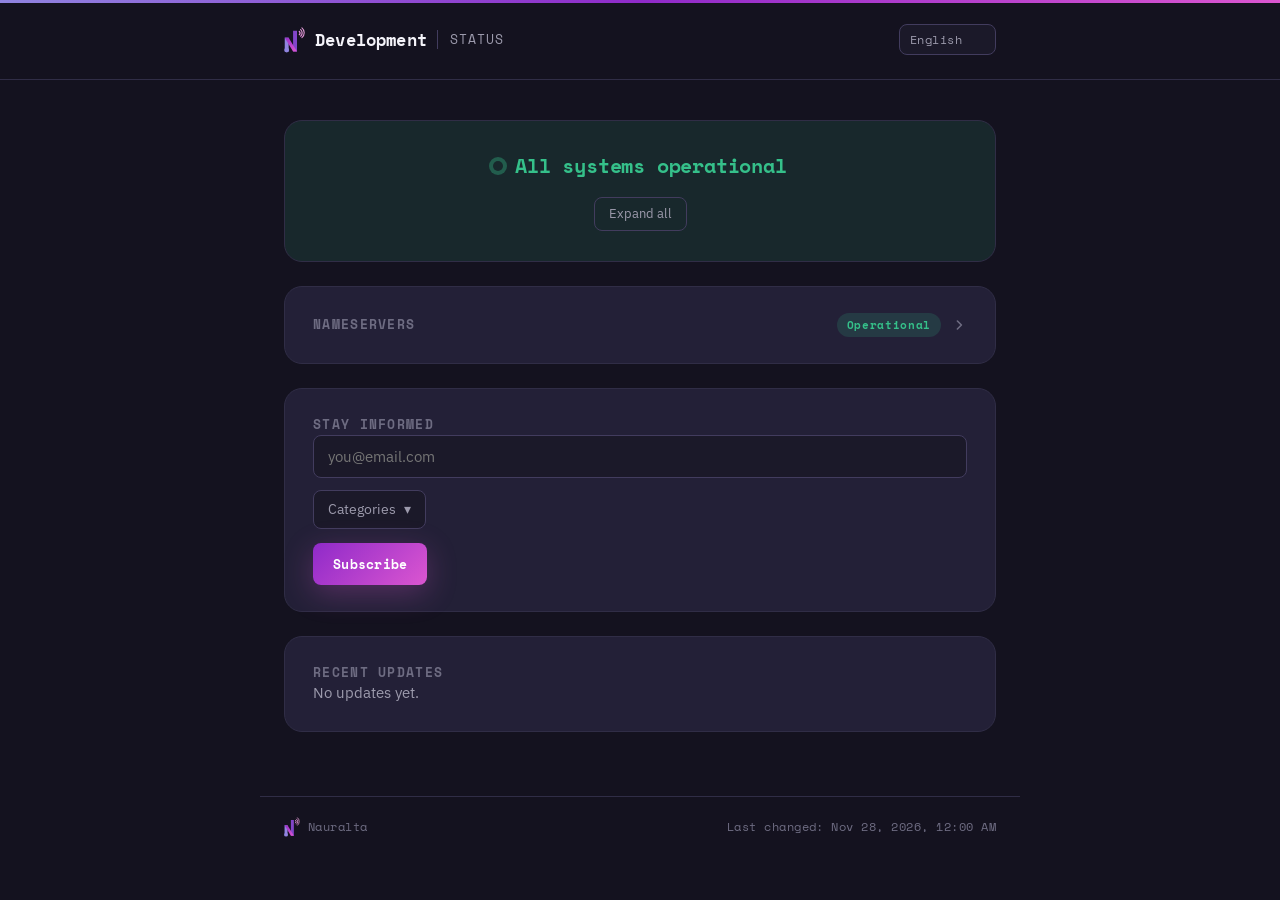
==== commit f88a8486: "Publish status page" ====
--- a/index.html
+++ b/index.html
@@ -16,7 +16,7 @@
     <path d="M488.62,166.27 A105,105 0 0,1 488.62,326.73" fill="none" stroke="url(#hg-arc)" stroke-width="29" stroke-linecap="round"></path>
     <path d="M520.44,122.41 A158,158 0 0,1 520.44,363.59" fill="none" stroke="url(#hg-arc)" stroke-width="26" stroke-linecap="round"></path>
   </g>
-</svg><span class="brand-name">Development</span><span class="brand-sub" data-i18n="brand.subtitle">Status</span></div><select id="lang-switch" class="lang-switch" aria-label="Language"></select></div></header><main class="wrap"><section class="hero hero-good"><div class="hero-status"><span class="hero-dot"></span><h1 data-i18n="hero.good">All systems operational</h1></div><button type="button" id="toggle-all-groups" class="hero-toggle-all" data-i18n="groups.expandAll">Expand all</button></section><section class="card group collapsed" data-group-id="19abde64-874f-4d78-b377-1428c0a2040a"><button type="button" class="group-head" data-group-toggle><h2 class="group-title">Nameservers</h2><span class="group-head-right"><span class="badge badge-good" data-i18n="state.operational">Operational</span><svg class="chevron" viewBox="0 0 20 20" fill="none" xmlns="http://www.w3.org/2000/svg" aria-hidden="true"><path d="M5 8l5 5 5-5" stroke="currentColor" stroke-width="2" stroke-linecap="round" stroke-linejoin="round"/></svg></span></button><div class="rows"><div class="row"><div class="row-top"><span class="row-name-group"><span class="dot dot-good"></span><span class="row-name">ns2</span><span class="sr-only" data-i18n="state.operational">Operational</span></span><span class="row-uptime uptime-good" data-i18n-template="history.uptime" data-value="99.947">99.947% uptime</span></div><div class="hbars"><span class="hbar hbar-nodata" tabindex="0" data-status="nodata" data-date="2026-08-29" data-down-seconds="0" data-degraded-seconds="0"></span><span class="hbar hbar-nodata" tabindex="0" data-status="nodata" data-date="2026-08-30" data-down-seconds="0" data-degraded-seconds="0"></span><span class="hbar hbar-nodata" tabindex="0" data-status="nodata" data-date="2026-08-31" data-down-seconds="0" data-degraded-seconds="0"></span><span class="hbar hbar-nodata" tabindex="0" data-status="nodata" data-date="2026-09-01" data-down-seconds="0" data-degraded-seconds="0"></span><span class="hbar hbar-nodata" tabindex="0" data-status="nodata" data-date="2026-09-02" data-down-seconds="0" data-degraded-seconds="0"></span><span class="hbar hbar-nodata" tabindex="0" data-status="nodata" data-date="2026-09-03" data-down-seconds="0" data-degraded-seconds="0"></span><span class="hbar hbar-nodata" tabindex="0" data-status="nodata" data-date="2026-09-04" data-down-seconds="0" data-degraded-seconds="0"></span><span class="hbar hbar-down" tabindex="0" data-status="down" data-date="2026-09-05" data-down-seconds="2968.188" data-degraded-seconds="25776.981422999997"></span><span class="hbar hbar-operational" tabindex="0" data-status="operational" data-date="2026-09-06" data-down-seconds="0" data-degraded-seconds="0"></span><span class="hbar hbar-operational" tabindex="0" data-status="operational" data-date="2026-09-07" data-down-seconds="0" data-degraded-seconds="0"></span><span class="hbar hbar-operational" tabindex="0" data-status="operational" data-date="2026-09-08" data-down-seconds="0" data-degraded-seconds="0"></span><span class="hbar hbar-operational" tabindex="0" data-status="operational" data-date="2026-09-09" data-down-seconds="0" data-degraded-seconds="0"></span><span class="hbar hbar-operational" tabindex="0" data-status="operational" data-date="2026-09-10" data-down-seconds="0" data-degraded-seconds="0"></span><span class="hbar hbar-operational" tabindex="0" data-status="operational" data-date="2026-09-11" data-down-seconds="0" data-degraded-seconds="0"></span><span class="hbar hbar-operational" tabindex="0" data-status="operational" data-date="2026-09-12" data-down-seconds="0" data-degraded-seconds="0"></span><span class="hbar hbar-operational" tabindex="0" data-status="operational" data-date="2026-09-13" data-down-seconds="0" data-degraded-seconds="0"></span><span class="hbar hbar-operational" tabindex="0" data-status="operational" data-date="2026-09-14" data-down-seconds="0" data-degraded-seconds="0"></span><span class="hbar hbar-operational" tabindex="0" data-status="operational" data-date="2026-09-15" data-down-seconds="0" data-degraded-seconds="0"></span><span class="hbar hbar-operational" tabindex="0" data-status="operational" data-date="2026-09-16" data-down-seconds="0" data-degraded-seconds="0"></span><span class="hbar hbar-operational" tabindex="0" data-status="operational" data-date="2026-09-17" data-down-seconds="0" data-degraded-seconds="0"></span><span class="hbar hbar-operational" tabindex="0" data-status="operational" data-date="2026-09-18" data-down-seconds="0" data-degraded-seconds="0"></span><span class="hbar hbar-operational" tabindex="0" data-status="operational" data-date="2026-09-19" data-down-seconds="0" data-degraded-seconds="0"></span><span class="hbar hbar-operational" tabindex="0" data-status="operational" data-date="2026-09-20" data-down-seconds="0" data-degraded-seconds="0"></span><span class="hbar hbar-operational" tabindex="0" data-status="operational" data-date="2026-09-21" data-down-seconds="0" data-degraded-seconds="0"></span><span class="hbar hbar-operational" tabindex="0" data-status="operational" data-date="2026-09-22" data-down-seconds="0" data-degraded-seconds="0"></span><span class="hbar hbar-operational" tabindex="0" data-status="operational" data-date="2026-09-23" data-down-seconds="0" data-degraded-seconds="0"></span><span class="hbar hbar-operational" tabindex="0" data-status="operational" data-date="2026-09-24" data-down-seconds="0" data-degraded-seconds="0"></span><span class="hbar hbar-operational" tabindex="0" data-status="operational" data-date="2026-09-25" data-down-seconds="0" data-degraded-seconds="0"></span><span class="hbar hbar-operational" tabindex="0" data-status="operational" data-date="2026-09-26" data-down-seconds="0" data-degraded-seconds="0"></span><span class="hbar hbar-operational" tabindex="0" data-status="operational" data-date="2026-09-27" data-down-seconds="0" data-degraded-seconds="0"></span><span class="hbar hbar-operational" tabindex="0" data-status="operational" data-date="2026-09-28" data-down-seconds="0" data-degraded-seconds="0"></span><span class="hbar hbar-operational" tabindex="0" data-status="operational" data-date="2026-09-29" data-down-seconds="0" data-degraded-seconds="0"></span><span class="hbar hbar-operational" tabindex="0" data-status="operational" data-date="2026-09-30" data-down-seconds="0" data-degraded-seconds="0"></span><span class="hbar hbar-operational" tabindex="0" data-status="operational" data-date="2026-10-01" data-down-seconds="0" data-degraded-seconds="0"></span><span class="hbar hbar-operational" tabindex="0" data-status="operational" data-date="2026-10-02" data-down-seconds="0" data-degraded-seconds="0"></span><span class="hbar hbar-operational" tabindex="0" data-status="operational" data-date="2026-10-03" data-down-seconds="0" data-degraded-seconds="0"></span><span class="hbar hbar-operational" tabindex="0" data-status="operational" data-date="2026-10-04" data-down-seconds="0" data-degraded-seconds="0"></span><span class="hbar hbar-operational" tabindex="0" data-status="operational" data-date="2026-10-05" data-down-seconds="0" data-degraded-seconds="0"></span><span class="hbar hbar-operational" tabindex="0" data-status="operational" data-date="2026-10-06" data-down-seconds="0" data-degraded-seconds="0"></span><span class="hbar hbar-operational" tabindex="0" data-status="operational" data-date="2026-10-07" data-down-seconds="0" data-degraded-seconds="0"></span><span class="hbar hbar-operational" tabindex="0" data-status="operational" data-date="2026-10-08" data-down-seconds="0" data-degraded-seconds="0"></span><span class="hbar hbar-operational" tabindex="0" data-status="operational" data-date="2026-10-09" data-down-seconds="0" data-degraded-seconds="0"></span><span class="hbar hbar-operational" tabindex="0" data-status="operational" data-date="2026-10-10" data-down-seconds="0" data-degraded-seconds="0"></span><span class="hbar hbar-operational" tabindex="0" data-status="operational" data-date="2026-10-11" data-down-seconds="0" data-degraded-seconds="0"></span><span class="hbar hbar-operational" tabindex="0" data-status="operational" data-date="2026-10-12" data-down-seconds="0" data-degraded-seconds="0"></span><span class="hbar hbar-operational" tabindex="0" data-status="operational" data-date="2026-10-13" data-down-seconds="0" data-degraded-seconds="0"></span><span class="hbar hbar-operational" tabindex="0" data-status="operational" data-date="2026-10-14" data-down-seconds="0" data-degraded-seconds="0"></span><span class="hbar hbar-operational" tabindex="0" data-status="operational" data-date="2026-10-15" data-down-seconds="0" data-degraded-seconds="0"></span><span class="hbar hbar-operational" tabindex="0" data-status="operational" data-date="2026-10-16" data-down-seconds="0" data-degraded-seconds="0"></span><span class="hbar hbar-operational" tabindex="0" data-status="operational" data-date="2026-10-17" data-down-seconds="0" data-degraded-seconds="0"></span><span class="hbar hbar-operational" tabindex="0" data-status="operational" data-date="2026-10-18" data-down-seconds="0" data-degraded-seconds="0"></span><span class="hbar hbar-operational" tabindex="0" data-status="operational" data-date="2026-10-19" data-down-seconds="0" data-degraded-seconds="0"></span><span class="hbar hbar-operational" tabindex="0" data-status="operational" data-date="2026-10-20" data-down-seconds="0" data-degraded-seconds="0"></span><span class="hbar hbar-operational" tabindex="0" data-status="operational" data-date="2026-10-21" data-down-seconds="0" data-degraded-seconds="0"></span><span class="hbar hbar-operational" tabindex="0" data-status="operational" data-date="2026-10-22" data-down-seconds="0" data-degraded-seconds="0"></span><span class="hbar hbar-operational" tabindex="0" data-status="operational" data-date="2026-10-23" data-down-seconds="0" data-degraded-seconds="0"></span><span class="hbar hbar-operational" tabindex="0" data-status="operational" data-date="2026-10-24" data-down-seconds="0" data-degraded-seconds="0"></span><span class="hbar hbar-operational" tabindex="0" data-status="operational" data-date="2026-10-25" data-down-seconds="0" data-degraded-seconds="0"></span><span class="hbar hbar-operational" tabindex="0" data-status="operational" data-date="2026-10-26" data-down-seconds="0" data-degraded-seconds="0"></span><span class="hbar hbar-operational" tabindex="0" data-status="operational" data-date="2026-10-27" data-down-seconds="0" data-degraded-seconds="0"></span><span class="hbar hbar-operational" tabindex="0" data-status="operational" data-date="2026-10-28" data-down-seconds="0" data-degraded-seconds="0"></span><span class="hbar hbar-operational" tabindex="0" data-status="operational" data-date="2026-10-29" data-down-seconds="0" data-degraded-seconds="0"></span><span class="hbar hbar-operational" tabindex="0" data-status="operational" data-date="2026-10-30" data-down-seconds="0" data-degraded-seconds="0"></span><span class="hbar hbar-operational" tabindex="0" data-status="operational" data-date="2026-10-31" data-down-seconds="0" data-degraded-seconds="0"></span><span class="hbar hbar-operational" tabindex="0" data-status="operational" data-date="2026-11-01" data-down-seconds="0" data-degraded-seconds="0"></span><span class="hbar hbar-operational" tabindex="0" data-status="operational" data-date="2026-11-02" data-down-seconds="0" data-degraded-seconds="0"></span><span class="hbar hbar-operational" tabindex="0" data-status="operational" data-date="2026-11-03" data-down-seconds="0" data-degraded-seconds="0"></span><span class="hbar hbar-operational" tabindex="0" data-status="operational" data-date="2026-11-04" data-down-seconds="0" data-degraded-seconds="0"></span><span class="hbar hbar-operational" tabindex="0" data-status="operational" data-date="2026-11-05" data-down-seconds="0" data-degraded-seconds="0"></span><span class="hbar hbar-operational" tabindex="0" data-status="operational" data-date="2026-11-06" data-down-seconds="0" data-degraded-seconds="0"></span><span class="hbar hbar-operational" tabindex="0" data-status="operational" data-date="2026-11-07" data-down-seconds="0" data-degraded-seconds="0"></span><span class="hbar hbar-operational" tabindex="0" data-status="operational" data-date="2026-11-08" data-down-seconds="0" data-degraded-seconds="0"></span><span class="hbar hbar-operational" tabindex="0" data-status="operational" data-date="2026-11-09" data-down-seconds="0" data-degraded-seconds="0"></span><span class="hbar hbar-down" tabindex="0" data-status="down" data-date="2026-11-10" data-down-seconds="390.732" data-degraded-seconds="0"></span><span class="hbar hbar-operational" tabindex="0" data-status="operational" data-date="2026-11-11" data-down-seconds="0" data-degraded-seconds="0"></span><span class="hbar hbar-operational" tabindex="0" data-status="operational" data-date="2026-11-12" data-down-seconds="0" data-degraded-seconds="0"></span><span class="hbar hbar-operational" tabindex="0" data-status="operational" data-date="2026-11-13" data-down-seconds="0" data-degraded-seconds="0"></span><span class="hbar hbar-operational" tabindex="0" data-status="operational" data-date="2026-11-14" data-down-seconds="0" data-degraded-seconds="0"></span><span class="hbar hbar-operational" tabindex="0" data-status="operational" data-date="2026-11-15" data-down-seconds="0" data-degraded-seconds="0"></span><span class="hbar hbar-operational" tabindex="0" data-status="operational" data-date="2026-11-16" data-down-seconds="0" data-degraded-seconds="0"></span><span class="hbar hbar-down" tabindex="0" data-status="down" data-date="2026-11-17" data-down-seconds="412.298" data-degraded-seconds="0"></span><span class="hbar hbar-operational" tabindex="0" data-status="operational" data-date="2026-11-18" data-down-seconds="0" data-degraded-seconds="0"></span><span class="hbar hbar-operational" tabindex="0" data-status="operational" data-date="2026-11-19" data-down-seconds="0" data-degraded-seconds="0"></span><span class="hbar hbar-operational" tabindex="0" data-status="operational" data-date="2026-11-20" data-down-seconds="0" data-degraded-seconds="0"></span><span class="hbar hbar-operational" tabindex="0" data-status="operational" data-date="2026-11-21" data-down-seconds="0" data-degraded-seconds="0"></span><span class="hbar hbar-operational" tabindex="0" data-status="operational" data-date="2026-11-22" data-down-seconds="0" data-degraded-seconds="0"></span><span class="hbar hbar-operational" tabindex="0" data-status="operational" data-date="2026-11-23" data-down-seconds="0" data-degraded-seconds="0"></span><span class="hbar hbar-operational" tabindex="0" data-status="operational" data-date="2026-11-24" data-down-seconds="0" data-degraded-seconds="0"></span><span class="hbar hbar-operational" tabindex="0" data-status="operational" data-date="2026-11-25" data-down-seconds="0" data-degraded-seconds="0"></span><span class="hbar hbar-operational" tabindex="0" data-status="operational" data-date="2026-11-26" data-down-seconds="0" data-degraded-seconds="0"></span><span class="hbar hbar-operational" tabindex="0" data-status="operational" data-date="2026-11-27" data-down-seconds="0" data-degraded-seconds="0"></span></div><div class="row-dates"><span class="days-full" data-i18n-template="history.daysAgo" data-value="90">90 days ago</span><span class="days-mobile" data-i18n-template="history.daysAgo" data-value="30">30 days ago</span><span data-i18n="history.today">Today</span></div></div><div class="row"><div class="row-top"><span class="row-name-group"><span class="dot dot-good"></span><span class="row-name">ns1</span><span class="sr-only" data-i18n="state.operational">Operational</span></span><span class="row-uptime uptime-good" data-i18n-template="history.uptime" data-value="100">100% uptime</span></div><div class="hbars"><span class="hbar hbar-nodata" tabindex="0" data-status="nodata" data-date="2026-08-29" data-down-seconds="0" data-degraded-seconds="0"></span><span class="hbar hbar-nodata" tabindex="0" data-status="nodata" data-date="2026-08-30" data-down-seconds="0" data-degraded-seconds="0"></span><span class="hbar hbar-nodata" tabindex="0" data-status="nodata" data-date="2026-08-31" data-down-seconds="0" data-degraded-seconds="0"></span><span class="hbar hbar-nodata" tabindex="0" data-status="nodata" data-date="2026-09-01" data-down-seconds="0" data-degraded-seconds="0"></span><span class="hbar hbar-nodata" tabindex="0" data-status="nodata" data-date="2026-09-02" data-down-seconds="0" data-degraded-seconds="0"></span><span class="hbar hbar-nodata" tabindex="0" data-status="nodata" data-date="2026-09-03" data-down-seconds="0" data-degraded-seconds="0"></span><span class="hbar hbar-nodata" tabindex="0" data-status="nodata" data-date="2026-09-04" data-down-seconds="0" data-degraded-seconds="0"></span><span class="hbar hbar-degraded" tabindex="0" data-status="degraded" data-date="2026-09-05" data-down-seconds="0" data-degraded-seconds="33.408255"></span><span class="hbar hbar-operational" tabindex="0" data-status="operational" data-date="2026-09-06" data-down-seconds="0" data-degraded-seconds="0"></span><span class="hbar hbar-operational" tabindex="0" data-status="operational" data-date="2026-09-07" data-down-seconds="0" data-degraded-seconds="0"></span><span class="hbar hbar-operational" tabindex="0" data-status="operational" data-date="2026-09-08" data-down-seconds="0" data-degraded-seconds="0"></span><span class="hbar hbar-operational" tabindex="0" data-status="operational" data-date="2026-09-09" data-down-seconds="0" data-degraded-seconds="0"></span><span class="hbar hbar-operational" tabindex="0" data-status="operational" data-date="2026-09-10" data-down-seconds="0" data-degraded-seconds="0"></span><span class="hbar hbar-operational" tabindex="0" data-status="operational" data-date="2026-09-11" data-down-seconds="0" data-degraded-seconds="0"></span><span class="hbar hbar-operational" tabindex="0" data-status="operational" data-date="2026-09-12" data-down-seconds="0" data-degraded-seconds="0"></span><span class="hbar hbar-operational" tabindex="0" data-status="operational" data-date="2026-09-13" data-down-seconds="0" data-degraded-seconds="0"></span><span class="hbar hbar-operational" tabindex="0" data-status="operational" data-date="2026-09-14" data-down-seconds="0" data-degraded-seconds="0"></span><span class="hbar hbar-operational" tabindex="0" data-status="operational" data-date="2026-09-15" data-down-seconds="0" data-degraded-seconds="0"></span><span class="hbar hbar-operational" tabindex="0" data-status="operational" data-date="2026-09-16" data-down-seconds="0" data-degraded-seconds="0"></span><span class="hbar hbar-operational" tabindex="0" data-status="operational" data-date="2026-09-17" data-down-seconds="0" data-degraded-seconds="0"></span><span class="hbar hbar-operational" tabindex="0" data-status="operational" data-date="2026-09-18" data-down-seconds="0" data-degraded-seconds="0"></span><span class="hbar hbar-operational" tabindex="0" data-status="operational" data-date="2026-09-19" data-down-seconds="0" data-degraded-seconds="0"></span><span class="hbar hbar-operational" tabindex="0" data-status="operational" data-date="2026-09-20" data-down-seconds="0" data-degraded-seconds="0"></span><span class="hbar hbar-operational" tabindex="0" data-status="operational" data-date="2026-09-21" data-down-seconds="0" data-degraded-seconds="0"></span><span class="hbar hbar-operational" tabindex="0" data-status="operational" data-date="2026-09-22" data-down-seconds="0" data-degraded-seconds="0"></span><span class="hbar hbar-operational" tabindex="0" data-status="operational" data-date="2026-09-23" data-down-seconds="0" data-degraded-seconds="0"></span><span class="hbar hbar-operational" tabindex="0" data-status="operational" data-date="2026-09-24" data-down-seconds="0" data-degraded-seconds="0"></span><span class="hbar hbar-operational" tabindex="0" data-status="operational" data-date="2026-09-25" data-down-seconds="0" data-degraded-seconds="0"></span><span class="hbar hbar-operational" tabindex="0" data-status="operational" data-date="2026-09-26" data-down-seconds="0" data-degraded-seconds="0"></span><span class="hbar hbar-operational" tabindex="0" data-status="operational" data-date="2026-09-27" data-down-seconds="0" data-degraded-seconds="0"></span><span class="hbar hbar-operational" tabindex="0" data-status="operational" data-date="2026-09-28" data-down-seconds="0" data-degraded-seconds="0"></span><span class="hbar hbar-operational" tabindex="0" data-status="operational" data-date="2026-09-29" data-down-seconds="0" data-degraded-seconds="0"></span><span class="hbar hbar-operational" tabindex="0" data-status="operational" data-date="2026-09-30" data-down-seconds="0" data-degraded-seconds="0"></span><span class="hbar hbar-operational" tabindex="0" data-status="operational" data-date="2026-10-01" data-down-seconds="0" data-degraded-seconds="0"></span><span class="hbar hbar-operational" tabindex="0" data-status="operational" data-date="2026-10-02" data-down-seconds="0" data-degraded-seconds="0"></span><span class="hbar hbar-operational" tabindex="0" data-status="operational" data-date="2026-10-03" data-down-seconds="0" data-degraded-seconds="0"></span><span class="hbar hbar-operational" tabindex="0" data-status="operational" data-date="2026-10-04" data-down-seconds="0" data-degraded-seconds="0"></span><span class="hbar hbar-operational" tabindex="0" data-status="operational" data-date="2026-10-05" data-down-seconds="0" data-degraded-seconds="0"></span><span class="hbar hbar-operational" tabindex="0" data-status="operational" data-date="2026-10-06" data-down-seconds="0" data-degraded-seconds="0"></span><span class="hbar hbar-operational" tabindex="0" data-status="operational" data-date="2026-10-07" data-down-seconds="0" data-degraded-seconds="0"></span><span class="hbar hbar-operational" tabindex="0" data-status="operational" data-date="2026-10-08" data-down-seconds="0" data-degraded-seconds="0"></span><span class="hbar hbar-operational" tabindex="0" data-status="operational" data-date="2026-10-09" data-down-seconds="0" data-degraded-seconds="0"></span><span class="hbar hbar-operational" tabindex="0" data-status="operational" data-date="2026-10-10" data-down-seconds="0" data-degraded-seconds="0"></span><span class="hbar hbar-operational" tabindex="0" data-status="operational" data-date="2026-10-11" data-down-seconds="0" data-degraded-seconds="0"></span><span class="hbar hbar-operational" tabindex="0" data-status="operational" data-date="2026-10-12" data-down-seconds="0" data-degraded-seconds="0"></span><span class="hbar hbar-operational" tabindex="0" data-status="operational" data-date="2026-10-13" data-down-seconds="0" data-degraded-seconds="0"></span><span class="hbar hbar-operational" tabindex="0" data-status="operational" data-date="2026-10-14" data-down-seconds="0" data-degraded-seconds="0"></span><span class="hbar hbar-operational" tabindex="0" data-status="operational" data-date="2026-10-15" data-down-seconds="0" data-degraded-seconds="0"></span><span class="hbar hbar-operational" tabindex="0" data-status="operational" data-date="2026-10-16" data-down-seconds="0" data-degraded-seconds="0"></span><span class="hbar hbar-operational" tabindex="0" data-status="operational" data-date="2026-10-17" data-down-seconds="0" data-degraded-seconds="0"></span><span class="hbar hbar-operational" tabindex="0" data-status="operational" data-date="2026-10-18" data-down-seconds="0" data-degraded-seconds="0"></span><span class="hbar hbar-operational" tabindex="0" data-status="operational" data-date="2026-10-19" data-down-seconds="0" data-degraded-seconds="0"></span><span class="hbar hbar-operational" tabindex="0" data-status="operational" data-date="2026-10-20" data-down-seconds="0" data-degraded-seconds="0"></span><span class="hbar hbar-operational" tabindex="0" data-status="operational" data-date="2026-10-21" data-down-seconds="0" data-degraded-seconds="0"></span><span class="hbar hbar-operational" tabindex="0" data-status="operational" data-date="2026-10-22" data-down-seconds="0" data-degraded-seconds="0"></span><span class="hbar hbar-operational" tabindex="0" data-status="operational" data-date="2026-10-23" data-down-seconds="0" data-degraded-seconds="0"></span><span class="hbar hbar-operational" tabindex="0" data-status="operational" data-date="2026-10-24" data-down-seconds="0" data-degraded-seconds="0"></span><span class="hbar hbar-operational" tabindex="0" data-status="operational" data-date="2026-10-25" data-down-seconds="0" data-degraded-seconds="0"></span><span class="hbar hbar-operational" tabindex="0" data-status="operational" data-date="2026-10-26" data-down-seconds="0" data-degraded-seconds="0"></span><span class="hbar hbar-operational" tabindex="0" data-status="operational" data-date="2026-10-27" data-down-seconds="0" data-degraded-seconds="0"></span><span class="hbar hbar-operational" tabindex="0" data-status="operational" data-date="2026-10-28" data-down-seconds="0" data-degraded-seconds="0"></span><span class="hbar hbar-operational" tabindex="0" data-status="operational" data-date="2026-10-29" data-down-seconds="0" data-degraded-seconds="0"></span><span class="hbar hbar-operational" tabindex="0" data-status="operational" data-date="2026-10-30" data-down-seconds="0" data-degraded-seconds="0"></span><span class="hbar hbar-operational" tabindex="0" data-status="operational" data-date="2026-10-31" data-down-seconds="0" data-degraded-seconds="0"></span><span class="hbar hbar-operational" tabindex="0" data-status="operational" data-date="2026-11-01" data-down-seconds="0" data-degraded-seconds="0"></span><span class="hbar hbar-operational" tabindex="0" data-status="operational" data-date="2026-11-02" data-down-seconds="0" data-degraded-seconds="0"></span><span class="hbar hbar-operational" tabindex="0" data-status="operational" data-date="2026-11-03" data-down-seconds="0" data-degraded-seconds="0"></span><span class="hbar hbar-operational" tabindex="0" data-status="operational" data-date="2026-11-04" data-down-seconds="0" data-degraded-seconds="0"></span><span class="hbar hbar-operational" tabindex="0" data-status="operational" data-date="2026-11-05" data-down-seconds="0" data-degraded-seconds="0"></span><span class="hbar hbar-operational" tabindex="0" data-status="operational" data-date="2026-11-06" data-down-seconds="0" data-degraded-seconds="0"></span><span class="hbar hbar-operational" tabindex="0" data-status="operational" data-date="2026-11-07" data-down-seconds="0" data-degraded-seconds="0"></span><span class="hbar hbar-operational" tabindex="0" data-status="operational" data-date="2026-11-08" data-down-seconds="0" data-degraded-seconds="0"></span><span class="hbar hbar-operational" tabindex="0" data-status="operational" data-date="2026-11-09" data-down-seconds="0" data-degraded-seconds="0"></span><span class="hbar hbar-operational" tabindex="0" data-status="operational" data-date="2026-11-10" data-down-seconds="0" data-degraded-seconds="0"></span><span class="hbar hbar-operational" tabindex="0" data-status="operational" data-date="2026-11-11" data-down-seconds="0" data-degraded-seconds="0"></span><span class="hbar hbar-operational" tabindex="0" data-status="operational" data-date="2026-11-12" data-down-seconds="0" data-degraded-seconds="0"></span><span class="hbar hbar-operational" tabindex="0" data-status="operational" data-date="2026-11-13" data-down-seconds="0" data-degraded-seconds="0"></span><span class="hbar hbar-operational" tabindex="0" data-status="operational" data-date="2026-11-14" data-down-seconds="0" data-degraded-seconds="0"></span><span class="hbar hbar-operational" tabindex="0" data-status="operational" data-date="2026-11-15" data-down-seconds="0" data-degraded-seconds="0"></span><span class="hbar hbar-operational" tabindex="0" data-status="operational" data-date="2026-11-16" data-down-seconds="0" data-degraded-seconds="0"></span><span class="hbar hbar-operational" tabindex="0" data-status="operational" data-date="2026-11-17" data-down-seconds="0" data-degraded-seconds="0"></span><span class="hbar hbar-operational" tabindex="0" data-status="operational" data-date="2026-11-18" data-down-seconds="0" data-degraded-seconds="0"></span><span class="hbar hbar-operational" tabindex="0" data-status="operational" data-date="2026-11-19" data-down-seconds="0" data-degraded-seconds="0"></span><span class="hbar hbar-operational" tabindex="0" data-status="operational" data-date="2026-11-20" data-down-seconds="0" data-degraded-seconds="0"></span><span class="hbar hbar-operational" tabindex="0" data-status="operational" data-date="2026-11-21" data-down-seconds="0" data-degraded-seconds="0"></span><span class="hbar hbar-operational" tabindex="0" data-status="operational" data-date="2026-11-22" data-down-seconds="0" data-degraded-seconds="0"></span><span class="hbar hbar-operational" tabindex="0" data-status="operational" data-date="2026-11-23" data-down-seconds="0" data-degraded-seconds="0"></span><span class="hbar hbar-operational" tabindex="0" data-status="operational" data-date="2026-11-24" data-down-seconds="0" data-degraded-seconds="0"></span><span class="hbar hbar-operational" tabindex="0" data-status="operational" data-date="2026-11-25" data-down-seconds="0" data-degraded-seconds="0"></span><span class="hbar hbar-operational" tabindex="0" data-status="operational" data-date="2026-11-26" data-down-seconds="0" data-degraded-seconds="0"></span><span class="hbar hbar-operational" tabindex="0" data-status="operational" data-date="2026-11-27" data-down-seconds="0" data-degraded-seconds="0"></span></div><div class="row-dates"><span class="days-full" data-i18n-template="history.daysAgo" data-value="90">90 days ago</span><span class="days-mobile" data-i18n-template="history.daysAgo" data-value="30">30 days ago</span><span data-i18n="history.today">Today</span></div></div></div></section><section class="card"><h2 class="group-title" data-i18n="subscribe.title">Stay informed</h2><form id="subscribe-form" class="subscribe"><input type="email" id="subscribe-email" required data-i18n-placeholder="subscribe.placeholder" placeholder="you@email.com"><details class="categories-dropdown"><summary data-i18n="subscribe.categories">Categories</summary><div class="subscribe-categories"><label class="subscribe-category"><input type="checkbox" class="subscribe-group" data-group-id="19abde64-874f-4d78-b377-1428c0a2040a" checked> Nameservers</label></div></details><button type="submit" data-i18n="subscribe.button">Subscribe</button></form><p id="subscribe-result" class="muted" hidden></p><div id="manage-section" hidden><h2 class="group-title" data-i18n="manage.title">Manage your subscription</h2><form id="manage-form" class="subscribe"><details class="categories-dropdown"><summary data-i18n="subscribe.categories">Categories</summary><div class="subscribe-categories"><label class="subscribe-category"><input type="checkbox" class="manage-group" data-group-id="19abde64-874f-4d78-b377-1428c0a2040a" checked> Nameservers</label></div></details><button type="submit" data-i18n="manage.saveButton">Save preferences</button></form><p id="manage-result" class="muted" hidden></p></div></section><section class="card"><h2 class="group-title" data-i18n="updates.title">Recent updates</h2><p class="muted" data-i18n="updates.empty">No updates yet.</p></section></main><footer class="wrap foot"><a class="foot-brand" href="https://nauralta.com"><svg class="foot-icon" viewBox="246 54 258 318" xmlns="http://www.w3.org/2000/svg" aria-hidden="true">
+</svg><span class="brand-name">Development</span><span class="brand-sub" data-i18n="brand.subtitle">Status</span></div><select id="lang-switch" class="lang-switch" aria-label="Language"></select></div></header><main class="wrap"><section class="hero hero-good"><div class="hero-status"><span class="hero-dot"></span><h1 data-i18n="hero.good">All systems operational</h1></div><button type="button" id="toggle-all-groups" class="hero-toggle-all" data-i18n="groups.expandAll">Expand all</button></section><section class="card group collapsed" data-group-id="19abde64-874f-4d78-b377-1428c0a2040a"><button type="button" class="group-head" data-group-toggle><h2 class="group-title">Nameservers</h2><span class="group-head-right"><span class="badge badge-good" data-i18n="state.operational">Operational</span><svg class="chevron" viewBox="0 0 20 20" fill="none" xmlns="http://www.w3.org/2000/svg" aria-hidden="true"><path d="M5 8l5 5 5-5" stroke="currentColor" stroke-width="2" stroke-linecap="round" stroke-linejoin="round"/></svg></span></button><div class="rows"><div class="row"><div class="row-top"><span class="row-name-group"><span class="dot dot-good"></span><span class="row-name">ns2</span><span class="sr-only" data-i18n="state.operational">Operational</span></span><span class="row-uptime uptime-good" data-i18n-template="history.uptime" data-value="99.948">99.948% uptime</span></div><div class="hbars"><span class="hbar hbar-nodata" tabindex="0" data-status="nodata" data-date="2026-08-30" data-down-seconds="0" data-degraded-seconds="0"></span><span class="hbar hbar-nodata" tabindex="0" data-status="nodata" data-date="2026-08-31" data-down-seconds="0" data-degraded-seconds="0"></span><span class="hbar hbar-nodata" tabindex="0" data-status="nodata" data-date="2026-09-01" data-down-seconds="0" data-degraded-seconds="0"></span><span class="hbar hbar-nodata" tabindex="0" data-status="nodata" data-date="2026-09-02" data-down-seconds="0" data-degraded-seconds="0"></span><span class="hbar hbar-nodata" tabindex="0" data-status="nodata" data-date="2026-09-03" data-down-seconds="0" data-degraded-seconds="0"></span><span class="hbar hbar-nodata" tabindex="0" data-status="nodata" data-date="2026-09-04" data-down-seconds="0" data-degraded-seconds="0"></span><span class="hbar hbar-down" tabindex="0" data-status="down" data-date="2026-09-05" data-down-seconds="2968.188" data-degraded-seconds="25776.981422999997"></span><span class="hbar hbar-operational" tabindex="0" data-status="operational" data-date="2026-09-06" data-down-seconds="0" data-degraded-seconds="0"></span><span class="hbar hbar-operational" tabindex="0" data-status="operational" data-date="2026-09-07" data-down-seconds="0" data-degraded-seconds="0"></span><span class="hbar hbar-operational" tabindex="0" data-status="operational" data-date="2026-09-08" data-down-seconds="0" data-degraded-seconds="0"></span><span class="hbar hbar-operational" tabindex="0" data-status="operational" data-date="2026-09-09" data-down-seconds="0" data-degraded-seconds="0"></span><span class="hbar hbar-operational" tabindex="0" data-status="operational" data-date="2026-09-10" data-down-seconds="0" data-degraded-seconds="0"></span><span class="hbar hbar-operational" tabindex="0" data-status="operational" data-date="2026-09-11" data-down-seconds="0" data-degraded-seconds="0"></span><span class="hbar hbar-operational" tabindex="0" data-status="operational" data-date="2026-09-12" data-down-seconds="0" data-degraded-seconds="0"></span><span class="hbar hbar-operational" tabindex="0" data-status="operational" data-date="2026-09-13" data-down-seconds="0" data-degraded-seconds="0"></span><span class="hbar hbar-operational" tabindex="0" data-status="operational" data-date="2026-09-14" data-down-seconds="0" data-degraded-seconds="0"></span><span class="hbar hbar-operational" tabindex="0" data-status="operational" data-date="2026-09-15" data-down-seconds="0" data-degraded-seconds="0"></span><span class="hbar hbar-operational" tabindex="0" data-status="operational" data-date="2026-09-16" data-down-seconds="0" data-degraded-seconds="0"></span><span class="hbar hbar-operational" tabindex="0" data-status="operational" data-date="2026-09-17" data-down-seconds="0" data-degraded-seconds="0"></span><span class="hbar hbar-operational" tabindex="0" data-status="operational" data-date="2026-09-18" data-down-seconds="0" data-degraded-seconds="0"></span><span class="hbar hbar-operational" tabindex="0" data-status="operational" data-date="2026-09-19" data-down-seconds="0" data-degraded-seconds="0"></span><span class="hbar hbar-operational" tabindex="0" data-status="operational" data-date="2026-09-20" data-down-seconds="0" data-degraded-seconds="0"></span><span class="hbar hbar-operational" tabindex="0" data-status="operational" data-date="2026-09-21" data-down-seconds="0" data-degraded-seconds="0"></span><span class="hbar hbar-operational" tabindex="0" data-status="operational" data-date="2026-09-22" data-down-seconds="0" data-degraded-seconds="0"></span><span class="hbar hbar-operational" tabindex="0" data-status="operational" data-date="2026-09-23" data-down-seconds="0" data-degraded-seconds="0"></span><span class="hbar hbar-operational" tabindex="0" data-status="operational" data-date="2026-09-24" data-down-seconds="0" data-degraded-seconds="0"></span><span class="hbar hbar-operational" tabindex="0" data-status="operational" data-date="2026-09-25" data-down-seconds="0" data-degraded-seconds="0"></span><span class="hbar hbar-operational" tabindex="0" data-status="operational" data-date="2026-09-26" data-down-seconds="0" data-degraded-seconds="0"></span><span class="hbar hbar-operational" tabindex="0" data-status="operational" data-date="2026-09-27" data-down-seconds="0" data-degraded-seconds="0"></span><span class="hbar hbar-operational" tabindex="0" data-status="operational" data-date="2026-09-28" data-down-seconds="0" data-degraded-seconds="0"></span><span class="hbar hbar-operational" tabindex="0" data-status="operational" data-date="2026-09-29" data-down-seconds="0" data-degraded-seconds="0"></span><span class="hbar hbar-operational" tabindex="0" data-status="operational" data-date="2026-09-30" data-down-seconds="0" data-degraded-seconds="0"></span><span class="hbar hbar-operational" tabindex="0" data-status="operational" data-date="2026-10-01" data-down-seconds="0" data-degraded-seconds="0"></span><span class="hbar hbar-operational" tabindex="0" data-status="operational" data-date="2026-10-02" data-down-seconds="0" data-degraded-seconds="0"></span><span class="hbar hbar-operational" tabindex="0" data-status="operational" data-date="2026-10-03" data-down-seconds="0" data-degraded-seconds="0"></span><span class="hbar hbar-operational" tabindex="0" data-status="operational" data-date="2026-10-04" data-down-seconds="0" data-degraded-seconds="0"></span><span class="hbar hbar-operational" tabindex="0" data-status="operational" data-date="2026-10-05" data-down-seconds="0" data-degraded-seconds="0"></span><span class="hbar hbar-operational" tabindex="0" data-status="operational" data-date="2026-10-06" data-down-seconds="0" data-degraded-seconds="0"></span><span class="hbar hbar-operational" tabindex="0" data-status="operational" data-date="2026-10-07" data-down-seconds="0" data-degraded-seconds="0"></span><span class="hbar hbar-operational" tabindex="0" data-status="operational" data-date="2026-10-08" data-down-seconds="0" data-degraded-seconds="0"></span><span class="hbar hbar-operational" tabindex="0" data-status="operational" data-date="2026-10-09" data-down-seconds="0" data-degraded-seconds="0"></span><span class="hbar hbar-operational" tabindex="0" data-status="operational" data-date="2026-10-10" data-down-seconds="0" data-degraded-seconds="0"></span><span class="hbar hbar-operational" tabindex="0" data-status="operational" data-date="2026-10-11" data-down-seconds="0" data-degraded-seconds="0"></span><span class="hbar hbar-operational" tabindex="0" data-status="operational" data-date="2026-10-12" data-down-seconds="0" data-degraded-seconds="0"></span><span class="hbar hbar-operational" tabindex="0" data-status="operational" data-date="2026-10-13" data-down-seconds="0" data-degraded-seconds="0"></span><span class="hbar hbar-operational" tabindex="0" data-status="operational" data-date="2026-10-14" data-down-seconds="0" data-degraded-seconds="0"></span><span class="hbar hbar-operational" tabindex="0" data-status="operational" data-date="2026-10-15" data-down-seconds="0" data-degraded-seconds="0"></span><span class="hbar hbar-operational" tabindex="0" data-status="operational" data-date="2026-10-16" data-down-seconds="0" data-degraded-seconds="0"></span><span class="hbar hbar-operational" tabindex="0" data-status="operational" data-date="2026-10-17" data-down-seconds="0" data-degraded-seconds="0"></span><span class="hbar hbar-operational" tabindex="0" data-status="operational" data-date="2026-10-18" data-down-seconds="0" data-degraded-seconds="0"></span><span class="hbar hbar-operational" tabindex="0" data-status="operational" data-date="2026-10-19" data-down-seconds="0" data-degraded-seconds="0"></span><span class="hbar hbar-operational" tabindex="0" data-status="operational" data-date="2026-10-20" data-down-seconds="0" data-degraded-seconds="0"></span><span class="hbar hbar-operational" tabindex="0" data-status="operational" data-date="2026-10-21" data-down-seconds="0" data-degraded-seconds="0"></span><span class="hbar hbar-operational" tabindex="0" data-status="operational" data-date="2026-10-22" data-down-seconds="0" data-degraded-seconds="0"></span><span class="hbar hbar-operational" tabindex="0" data-status="operational" data-date="2026-10-23" data-down-seconds="0" data-degraded-seconds="0"></span><span class="hbar hbar-operational" tabindex="0" data-status="operational" data-date="2026-10-24" data-down-seconds="0" data-degraded-seconds="0"></span><span class="hbar hbar-operational" tabindex="0" data-status="operational" data-date="2026-10-25" data-down-seconds="0" data-degraded-seconds="0"></span><span class="hbar hbar-operational" tabindex="0" data-status="operational" data-date="2026-10-26" data-down-seconds="0" data-degraded-seconds="0"></span><span class="hbar hbar-operational" tabindex="0" data-status="operational" data-date="2026-10-27" data-down-seconds="0" data-degraded-seconds="0"></span><span class="hbar hbar-operational" tabindex="0" data-status="operational" data-date="2026-10-28" data-down-seconds="0" data-degraded-seconds="0"></span><span class="hbar hbar-operational" tabindex="0" data-status="operational" data-date="2026-10-29" data-down-seconds="0" data-degraded-seconds="0"></span><span class="hbar hbar-operational" tabindex="0" data-status="operational" data-date="2026-10-30" data-down-seconds="0" data-degraded-seconds="0"></span><span class="hbar hbar-operational" tabindex="0" data-status="operational" data-date="2026-10-31" data-down-seconds="0" data-degraded-seconds="0"></span><span class="hbar hbar-operational" tabindex="0" data-status="operational" data-date="2026-11-01" data-down-seconds="0" data-degraded-seconds="0"></span><span class="hbar hbar-operational" tabindex="0" data-status="operational" data-date="2026-11-02" data-down-seconds="0" data-degraded-seconds="0"></span><span class="hbar hbar-operational" tabindex="0" data-status="operational" data-date="2026-11-03" data-down-seconds="0" data-degraded-seconds="0"></span><span class="hbar hbar-operational" tabindex="0" data-status="operational" data-date="2026-11-04" data-down-seconds="0" data-degraded-seconds="0"></span><span class="hbar hbar-operational" tabindex="0" data-status="operational" data-date="2026-11-05" data-down-seconds="0" data-degraded-seconds="0"></span><span class="hbar hbar-operational" tabindex="0" data-status="operational" data-date="2026-11-06" data-down-seconds="0" data-degraded-seconds="0"></span><span class="hbar hbar-operational" tabindex="0" data-status="operational" data-date="2026-11-07" data-down-seconds="0" data-degraded-seconds="0"></span><span class="hbar hbar-operational" tabindex="0" data-status="operational" data-date="2026-11-08" data-down-seconds="0" data-degraded-seconds="0"></span><span class="hbar hbar-operational" tabindex="0" data-status="operational" data-date="2026-11-09" data-down-seconds="0" data-degraded-seconds="0"></span><span class="hbar hbar-down" tabindex="0" data-status="down" data-date="2026-11-10" data-down-seconds="390.732" data-degraded-seconds="0"></span><span class="hbar hbar-operational" tabindex="0" data-status="operational" data-date="2026-11-11" data-down-seconds="0" data-degraded-seconds="0"></span><span class="hbar hbar-operational" tabindex="0" data-status="operational" data-date="2026-11-12" data-down-seconds="0" data-degraded-seconds="0"></span><span class="hbar hbar-operational" tabindex="0" data-status="operational" data-date="2026-11-13" data-down-seconds="0" data-degraded-seconds="0"></span><span class="hbar hbar-operational" tabindex="0" data-status="operational" data-date="2026-11-14" data-down-seconds="0" data-degraded-seconds="0"></span><span class="hbar hbar-operational" tabindex="0" data-status="operational" data-date="2026-11-15" data-down-seconds="0" data-degraded-seconds="0"></span><span class="hbar hbar-operational" tabindex="0" data-status="operational" data-date="2026-11-16" data-down-seconds="0" data-degraded-seconds="0"></span><span class="hbar hbar-down" tabindex="0" data-status="down" data-date="2026-11-17" data-down-seconds="412.298" data-degraded-seconds="0"></span><span class="hbar hbar-operational" tabindex="0" data-status="operational" data-date="2026-11-18" data-down-seconds="0" data-degraded-seconds="0"></span><span class="hbar hbar-operational" tabindex="0" data-status="operational" data-date="2026-11-19" data-down-seconds="0" data-degraded-seconds="0"></span><span class="hbar hbar-operational" tabindex="0" data-status="operational" data-date="2026-11-20" data-down-seconds="0" data-degraded-seconds="0"></span><span class="hbar hbar-operational" tabindex="0" data-status="operational" data-date="2026-11-21" data-down-seconds="0" data-degraded-seconds="0"></span><span class="hbar hbar-operational" tabindex="0" data-status="operational" data-date="2026-11-22" data-down-seconds="0" data-degraded-seconds="0"></span><span class="hbar hbar-operational" tabindex="0" data-status="operational" data-date="2026-11-23" data-down-seconds="0" data-degraded-seconds="0"></span><span class="hbar hbar-operational" tabindex="0" data-status="operational" data-date="2026-11-24" data-down-seconds="0" data-degraded-seconds="0"></span><span class="hbar hbar-operational" tabindex="0" data-status="operational" data-date="2026-11-25" data-down-seconds="0" data-degraded-seconds="0"></span><span class="hbar hbar-operational" tabindex="0" data-status="operational" data-date="2026-11-26" data-down-seconds="0" data-degraded-seconds="0"></span><span class="hbar hbar-operational" tabindex="0" data-status="operational" data-date="2026-11-27" data-down-seconds="0" data-degraded-seconds="0"></span><span class="hbar hbar-operational" tabindex="0" data-status="operational" data-date="2026-11-28" data-down-seconds="0" data-degraded-seconds="0"></span></div><div class="row-dates"><span class="days-full" data-i18n-template="history.daysAgo" data-value="90">90 days ago</span><span class="days-mobile" data-i18n-template="history.daysAgo" data-value="30">30 days ago</span><span data-i18n="history.today">Today</span></div></div><div class="row"><div class="row-top"><span class="row-name-group"><span class="dot dot-good"></span><span class="row-name">ns1</span><span class="sr-only" data-i18n="state.operational">Operational</span></span><span class="row-uptime uptime-good" data-i18n-template="history.uptime" data-value="100">100% uptime</span></div><div class="hbars"><span class="hbar hbar-nodata" tabindex="0" data-status="nodata" data-date="2026-08-30" data-down-seconds="0" data-degraded-seconds="0"></span><span class="hbar hbar-nodata" tabindex="0" data-status="nodata" data-date="2026-08-31" data-down-seconds="0" data-degraded-seconds="0"></span><span class="hbar hbar-nodata" tabindex="0" data-status="nodata" data-date="2026-09-01" data-down-seconds="0" data-degraded-seconds="0"></span><span class="hbar hbar-nodata" tabindex="0" data-status="nodata" data-date="2026-09-02" data-down-seconds="0" data-degraded-seconds="0"></span><span class="hbar hbar-nodata" tabindex="0" data-status="nodata" data-date="2026-09-03" data-down-seconds="0" data-degraded-seconds="0"></span><span class="hbar hbar-nodata" tabindex="0" data-status="nodata" data-date="2026-09-04" data-down-seconds="0" data-degraded-seconds="0"></span><span class="hbar hbar-degraded" tabindex="0" data-status="degraded" data-date="2026-09-05" data-down-seconds="0" data-degraded-seconds="33.408255"></span><span class="hbar hbar-operational" tabindex="0" data-status="operational" data-date="2026-09-06" data-down-seconds="0" data-degraded-seconds="0"></span><span class="hbar hbar-operational" tabindex="0" data-status="operational" data-date="2026-09-07" data-down-seconds="0" data-degraded-seconds="0"></span><span class="hbar hbar-operational" tabindex="0" data-status="operational" data-date="2026-09-08" data-down-seconds="0" data-degraded-seconds="0"></span><span class="hbar hbar-operational" tabindex="0" data-status="operational" data-date="2026-09-09" data-down-seconds="0" data-degraded-seconds="0"></span><span class="hbar hbar-operational" tabindex="0" data-status="operational" data-date="2026-09-10" data-down-seconds="0" data-degraded-seconds="0"></span><span class="hbar hbar-operational" tabindex="0" data-status="operational" data-date="2026-09-11" data-down-seconds="0" data-degraded-seconds="0"></span><span class="hbar hbar-operational" tabindex="0" data-status="operational" data-date="2026-09-12" data-down-seconds="0" data-degraded-seconds="0"></span><span class="hbar hbar-operational" tabindex="0" data-status="operational" data-date="2026-09-13" data-down-seconds="0" data-degraded-seconds="0"></span><span class="hbar hbar-operational" tabindex="0" data-status="operational" data-date="2026-09-14" data-down-seconds="0" data-degraded-seconds="0"></span><span class="hbar hbar-operational" tabindex="0" data-status="operational" data-date="2026-09-15" data-down-seconds="0" data-degraded-seconds="0"></span><span class="hbar hbar-operational" tabindex="0" data-status="operational" data-date="2026-09-16" data-down-seconds="0" data-degraded-seconds="0"></span><span class="hbar hbar-operational" tabindex="0" data-status="operational" data-date="2026-09-17" data-down-seconds="0" data-degraded-seconds="0"></span><span class="hbar hbar-operational" tabindex="0" data-status="operational" data-date="2026-09-18" data-down-seconds="0" data-degraded-seconds="0"></span><span class="hbar hbar-operational" tabindex="0" data-status="operational" data-date="2026-09-19" data-down-seconds="0" data-degraded-seconds="0"></span><span class="hbar hbar-operational" tabindex="0" data-status="operational" data-date="2026-09-20" data-down-seconds="0" data-degraded-seconds="0"></span><span class="hbar hbar-operational" tabindex="0" data-status="operational" data-date="2026-09-21" data-down-seconds="0" data-degraded-seconds="0"></span><span class="hbar hbar-operational" tabindex="0" data-status="operational" data-date="2026-09-22" data-down-seconds="0" data-degraded-seconds="0"></span><span class="hbar hbar-operational" tabindex="0" data-status="operational" data-date="2026-09-23" data-down-seconds="0" data-degraded-seconds="0"></span><span class="hbar hbar-operational" tabindex="0" data-status="operational" data-date="2026-09-24" data-down-seconds="0" data-degraded-seconds="0"></span><span class="hbar hbar-operational" tabindex="0" data-status="operational" data-date="2026-09-25" data-down-seconds="0" data-degraded-seconds="0"></span><span class="hbar hbar-operational" tabindex="0" data-status="operational" data-date="2026-09-26" data-down-seconds="0" data-degraded-seconds="0"></span><span class="hbar hbar-operational" tabindex="0" data-status="operational" data-date="2026-09-27" data-down-seconds="0" data-degraded-seconds="0"></span><span class="hbar hbar-operational" tabindex="0" data-status="operational" data-date="2026-09-28" data-down-seconds="0" data-degraded-seconds="0"></span><span class="hbar hbar-operational" tabindex="0" data-status="operational" data-date="2026-09-29" data-down-seconds="0" data-degraded-seconds="0"></span><span class="hbar hbar-operational" tabindex="0" data-status="operational" data-date="2026-09-30" data-down-seconds="0" data-degraded-seconds="0"></span><span class="hbar hbar-operational" tabindex="0" data-status="operational" data-date="2026-10-01" data-down-seconds="0" data-degraded-seconds="0"></span><span class="hbar hbar-operational" tabindex="0" data-status="operational" data-date="2026-10-02" data-down-seconds="0" data-degraded-seconds="0"></span><span class="hbar hbar-operational" tabindex="0" data-status="operational" data-date="2026-10-03" data-down-seconds="0" data-degraded-seconds="0"></span><span class="hbar hbar-operational" tabindex="0" data-status="operational" data-date="2026-10-04" data-down-seconds="0" data-degraded-seconds="0"></span><span class="hbar hbar-operational" tabindex="0" data-status="operational" data-date="2026-10-05" data-down-seconds="0" data-degraded-seconds="0"></span><span class="hbar hbar-operational" tabindex="0" data-status="operational" data-date="2026-10-06" data-down-seconds="0" data-degraded-seconds="0"></span><span class="hbar hbar-operational" tabindex="0" data-status="operational" data-date="2026-10-07" data-down-seconds="0" data-degraded-seconds="0"></span><span class="hbar hbar-operational" tabindex="0" data-status="operational" data-date="2026-10-08" data-down-seconds="0" data-degraded-seconds="0"></span><span class="hbar hbar-operational" tabindex="0" data-status="operational" data-date="2026-10-09" data-down-seconds="0" data-degraded-seconds="0"></span><span class="hbar hbar-operational" tabindex="0" data-status="operational" data-date="2026-10-10" data-down-seconds="0" data-degraded-seconds="0"></span><span class="hbar hbar-operational" tabindex="0" data-status="operational" data-date="2026-10-11" data-down-seconds="0" data-degraded-seconds="0"></span><span class="hbar hbar-operational" tabindex="0" data-status="operational" data-date="2026-10-12" data-down-seconds="0" data-degraded-seconds="0"></span><span class="hbar hbar-operational" tabindex="0" data-status="operational" data-date="2026-10-13" data-down-seconds="0" data-degraded-seconds="0"></span><span class="hbar hbar-operational" tabindex="0" data-status="operational" data-date="2026-10-14" data-down-seconds="0" data-degraded-seconds="0"></span><span class="hbar hbar-operational" tabindex="0" data-status="operational" data-date="2026-10-15" data-down-seconds="0" data-degraded-seconds="0"></span><span class="hbar hbar-operational" tabindex="0" data-status="operational" data-date="2026-10-16" data-down-seconds="0" data-degraded-seconds="0"></span><span class="hbar hbar-operational" tabindex="0" data-status="operational" data-date="2026-10-17" data-down-seconds="0" data-degraded-seconds="0"></span><span class="hbar hbar-operational" tabindex="0" data-status="operational" data-date="2026-10-18" data-down-seconds="0" data-degraded-seconds="0"></span><span class="hbar hbar-operational" tabindex="0" data-status="operational" data-date="2026-10-19" data-down-seconds="0" data-degraded-seconds="0"></span><span class="hbar hbar-operational" tabindex="0" data-status="operational" data-date="2026-10-20" data-down-seconds="0" data-degraded-seconds="0"></span><span class="hbar hbar-operational" tabindex="0" data-status="operational" data-date="2026-10-21" data-down-seconds="0" data-degraded-seconds="0"></span><span class="hbar hbar-operational" tabindex="0" data-status="operational" data-date="2026-10-22" data-down-seconds="0" data-degraded-seconds="0"></span><span class="hbar hbar-operational" tabindex="0" data-status="operational" data-date="2026-10-23" data-down-seconds="0" data-degraded-seconds="0"></span><span class="hbar hbar-operational" tabindex="0" data-status="operational" data-date="2026-10-24" data-down-seconds="0" data-degraded-seconds="0"></span><span class="hbar hbar-operational" tabindex="0" data-status="operational" data-date="2026-10-25" data-down-seconds="0" data-degraded-seconds="0"></span><span class="hbar hbar-operational" tabindex="0" data-status="operational" data-date="2026-10-26" data-down-seconds="0" data-degraded-seconds="0"></span><span class="hbar hbar-operational" tabindex="0" data-status="operational" data-date="2026-10-27" data-down-seconds="0" data-degraded-seconds="0"></span><span class="hbar hbar-operational" tabindex="0" data-status="operational" data-date="2026-10-28" data-down-seconds="0" data-degraded-seconds="0"></span><span class="hbar hbar-operational" tabindex="0" data-status="operational" data-date="2026-10-29" data-down-seconds="0" data-degraded-seconds="0"></span><span class="hbar hbar-operational" tabindex="0" data-status="operational" data-date="2026-10-30" data-down-seconds="0" data-degraded-seconds="0"></span><span class="hbar hbar-operational" tabindex="0" data-status="operational" data-date="2026-10-31" data-down-seconds="0" data-degraded-seconds="0"></span><span class="hbar hbar-operational" tabindex="0" data-status="operational" data-date="2026-11-01" data-down-seconds="0" data-degraded-seconds="0"></span><span class="hbar hbar-operational" tabindex="0" data-status="operational" data-date="2026-11-02" data-down-seconds="0" data-degraded-seconds="0"></span><span class="hbar hbar-operational" tabindex="0" data-status="operational" data-date="2026-11-03" data-down-seconds="0" data-degraded-seconds="0"></span><span class="hbar hbar-operational" tabindex="0" data-status="operational" data-date="2026-11-04" data-down-seconds="0" data-degraded-seconds="0"></span><span class="hbar hbar-operational" tabindex="0" data-status="operational" data-date="2026-11-05" data-down-seconds="0" data-degraded-seconds="0"></span><span class="hbar hbar-operational" tabindex="0" data-status="operational" data-date="2026-11-06" data-down-seconds="0" data-degraded-seconds="0"></span><span class="hbar hbar-operational" tabindex="0" data-status="operational" data-date="2026-11-07" data-down-seconds="0" data-degraded-seconds="0"></span><span class="hbar hbar-operational" tabindex="0" data-status="operational" data-date="2026-11-08" data-down-seconds="0" data-degraded-seconds="0"></span><span class="hbar hbar-operational" tabindex="0" data-status="operational" data-date="2026-11-09" data-down-seconds="0" data-degraded-seconds="0"></span><span class="hbar hbar-operational" tabindex="0" data-status="operational" data-date="2026-11-10" data-down-seconds="0" data-degraded-seconds="0"></span><span class="hbar hbar-operational" tabindex="0" data-status="operational" data-date="2026-11-11" data-down-seconds="0" data-degraded-seconds="0"></span><span class="hbar hbar-operational" tabindex="0" data-status="operational" data-date="2026-11-12" data-down-seconds="0" data-degraded-seconds="0"></span><span class="hbar hbar-operational" tabindex="0" data-status="operational" data-date="2026-11-13" data-down-seconds="0" data-degraded-seconds="0"></span><span class="hbar hbar-operational" tabindex="0" data-status="operational" data-date="2026-11-14" data-down-seconds="0" data-degraded-seconds="0"></span><span class="hbar hbar-operational" tabindex="0" data-status="operational" data-date="2026-11-15" data-down-seconds="0" data-degraded-seconds="0"></span><span class="hbar hbar-operational" tabindex="0" data-status="operational" data-date="2026-11-16" data-down-seconds="0" data-degraded-seconds="0"></span><span class="hbar hbar-operational" tabindex="0" data-status="operational" data-date="2026-11-17" data-down-seconds="0" data-degraded-seconds="0"></span><span class="hbar hbar-operational" tabindex="0" data-status="operational" data-date="2026-11-18" data-down-seconds="0" data-degraded-seconds="0"></span><span class="hbar hbar-operational" tabindex="0" data-status="operational" data-date="2026-11-19" data-down-seconds="0" data-degraded-seconds="0"></span><span class="hbar hbar-operational" tabindex="0" data-status="operational" data-date="2026-11-20" data-down-seconds="0" data-degraded-seconds="0"></span><span class="hbar hbar-operational" tabindex="0" data-status="operational" data-date="2026-11-21" data-down-seconds="0" data-degraded-seconds="0"></span><span class="hbar hbar-operational" tabindex="0" data-status="operational" data-date="2026-11-22" data-down-seconds="0" data-degraded-seconds="0"></span><span class="hbar hbar-operational" tabindex="0" data-status="operational" data-date="2026-11-23" data-down-seconds="0" data-degraded-seconds="0"></span><span class="hbar hbar-operational" tabindex="0" data-status="operational" data-date="2026-11-24" data-down-seconds="0" data-degraded-seconds="0"></span><span class="hbar hbar-operational" tabindex="0" data-status="operational" data-date="2026-11-25" data-down-seconds="0" data-degraded-seconds="0"></span><span class="hbar hbar-operational" tabindex="0" data-status="operational" data-date="2026-11-26" data-down-seconds="0" data-degraded-seconds="0"></span><span class="hbar hbar-operational" tabindex="0" data-status="operational" data-date="2026-11-27" data-down-seconds="0" data-degraded-seconds="0"></span><span class="hbar hbar-operational" tabindex="0" data-status="operational" data-date="2026-11-28" data-down-seconds="0" data-degraded-seconds="0"></span></div><div class="row-dates"><span class="days-full" data-i18n-template="history.daysAgo" data-value="90">90 days ago</span><span class="days-mobile" data-i18n-template="history.daysAgo" data-value="30">30 days ago</span><span data-i18n="history.today">Today</span></div></div></div></section><section class="card"><h2 class="group-title" data-i18n="subscribe.title">Stay informed</h2><form id="subscribe-form" class="subscribe"><input type="email" id="subscribe-email" required data-i18n-placeholder="subscribe.placeholder" placeholder="you@email.com"><details class="categories-dropdown"><summary data-i18n="subscribe.categories">Categories</summary><div class="subscribe-categories"><label class="subscribe-category"><input type="checkbox" class="subscribe-group" data-group-id="19abde64-874f-4d78-b377-1428c0a2040a" checked> Nameservers</label></div></details><button type="submit" data-i18n="subscribe.button">Subscribe</button></form><p id="subscribe-result" class="muted" hidden></p><div id="manage-section" hidden><h2 class="group-title" data-i18n="manage.title">Manage your subscription</h2><form id="manage-form" class="subscribe"><details class="categories-dropdown"><summary data-i18n="subscribe.categories">Categories</summary><div class="subscribe-categories"><label class="subscribe-category"><input type="checkbox" class="manage-group" data-group-id="19abde64-874f-4d78-b377-1428c0a2040a" checked> Nameservers</label></div></details><button type="submit" data-i18n="manage.saveButton">Save preferences</button></form><p id="manage-result" class="muted" hidden></p></div></section><section class="card"><h2 class="group-title" data-i18n="updates.title">Recent updates</h2><p class="muted" data-i18n="updates.empty">No updates yet.</p></section></main><footer class="wrap foot"><a class="foot-brand" href="https://nauralta.com"><svg class="foot-icon" viewBox="246 54 258 318" xmlns="http://www.w3.org/2000/svg" aria-hidden="true">
   <defs>
     <linearGradient id="fg-diag" gradientUnits="userSpaceOnUse" x1="300" y1="134" x2="400" y2="354">
       <stop offset="0" stop-color="#8F2AC9"></stop><stop offset="1" stop-color="#DB56D0"></stop>
@@ -34,4 +34,4 @@
     <path d="M488.62,166.27 A105,105 0 0,1 488.62,326.73" fill="none" stroke="url(#fg-arc)" stroke-width="29" stroke-linecap="round"></path>
     <path d="M520.44,122.41 A158,158 0 0,1 520.44,363.59" fill="none" stroke="url(#fg-arc)" stroke-width="26" stroke-linecap="round"></path>
   </g>
-</svg><span>Nauralta</span></a><span class="foot-updated"><span data-i18n="footer.lastUpdated">Last changed</span>: <time data-iso="2026-11-27T00:00:12.7353646+00:00">2026-11-27 00:00:12Z</time></span></footer><div id="action-result" class="action-result" hidden></div><script src="app.js"></script></body></html>+</svg><span>Nauralta</span></a><span class="foot-updated"><span data-i18n="footer.lastUpdated">Last changed</span>: <time data-iso="2026-11-28T00:00:07.0425759+00:00">2026-11-28 00:00:07Z</time></span></footer><div id="action-result" class="action-result" hidden></div><script src="app.js"></script></body></html>
